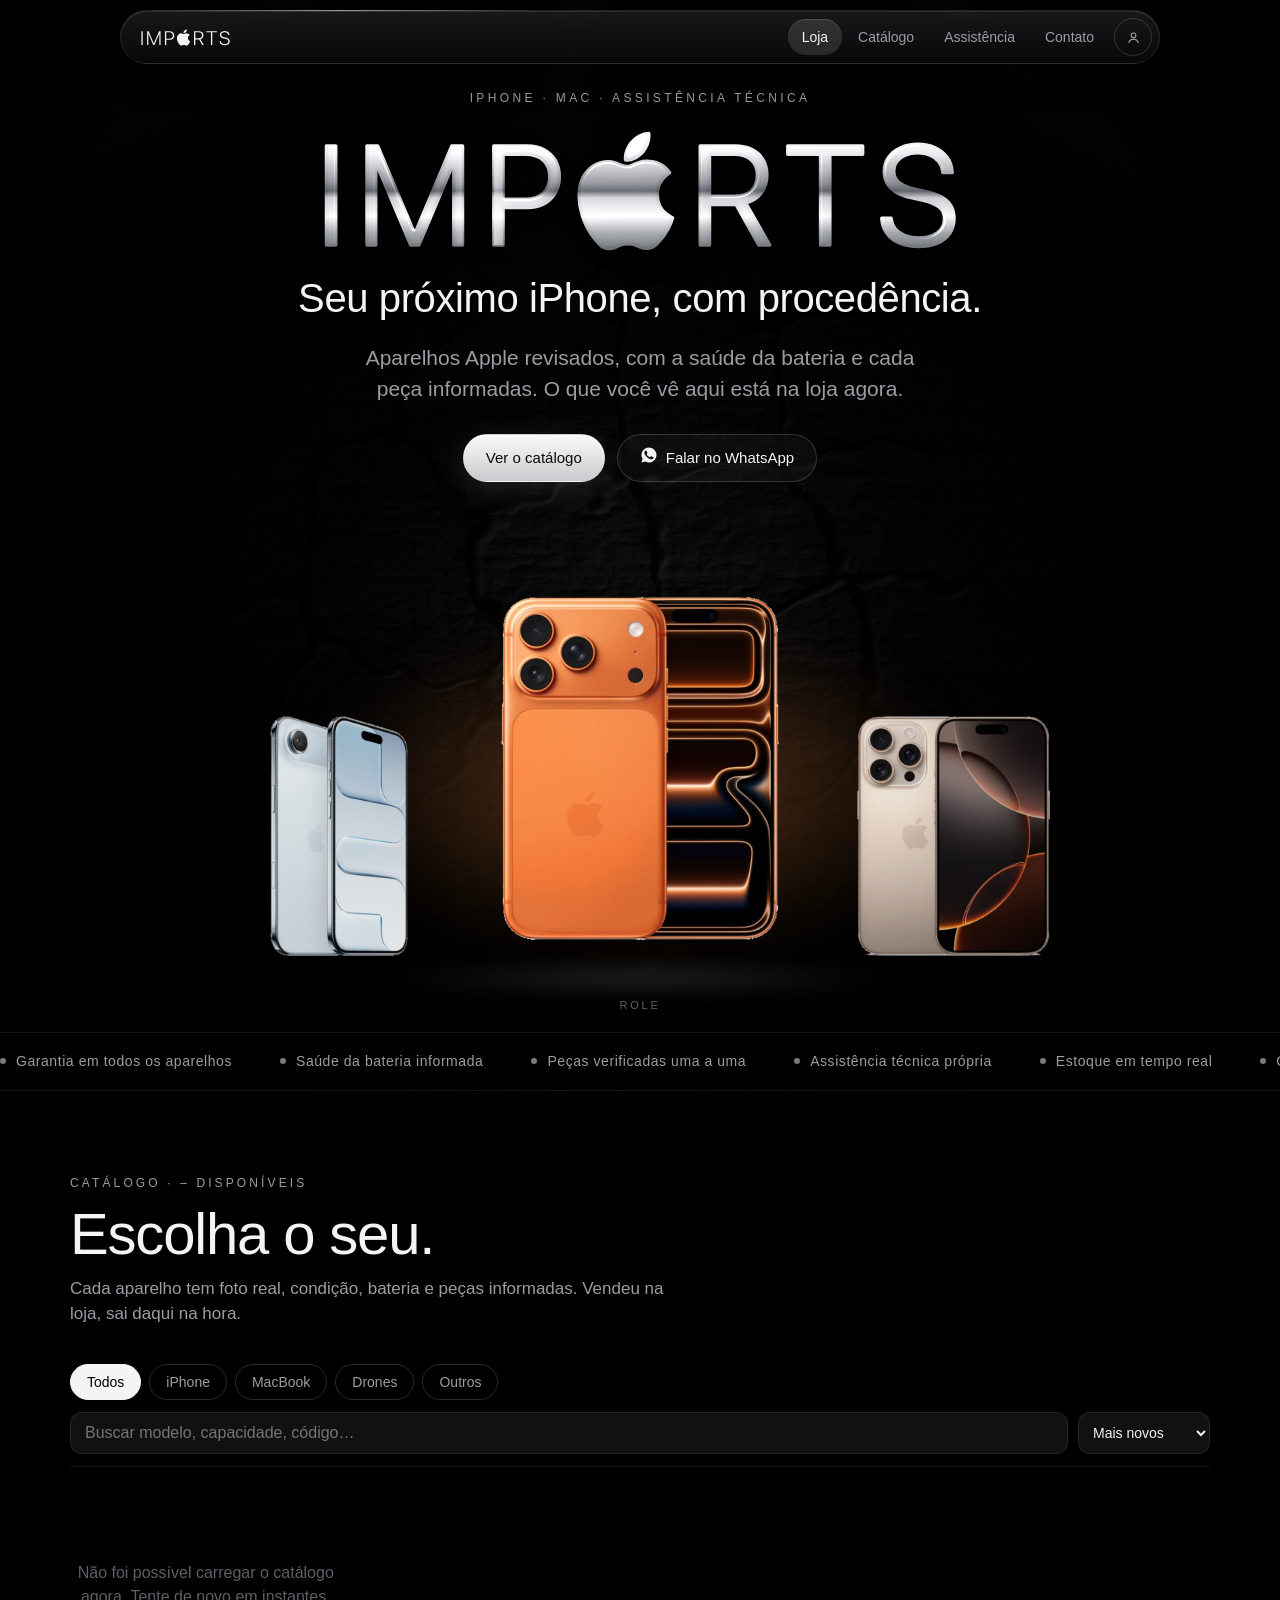
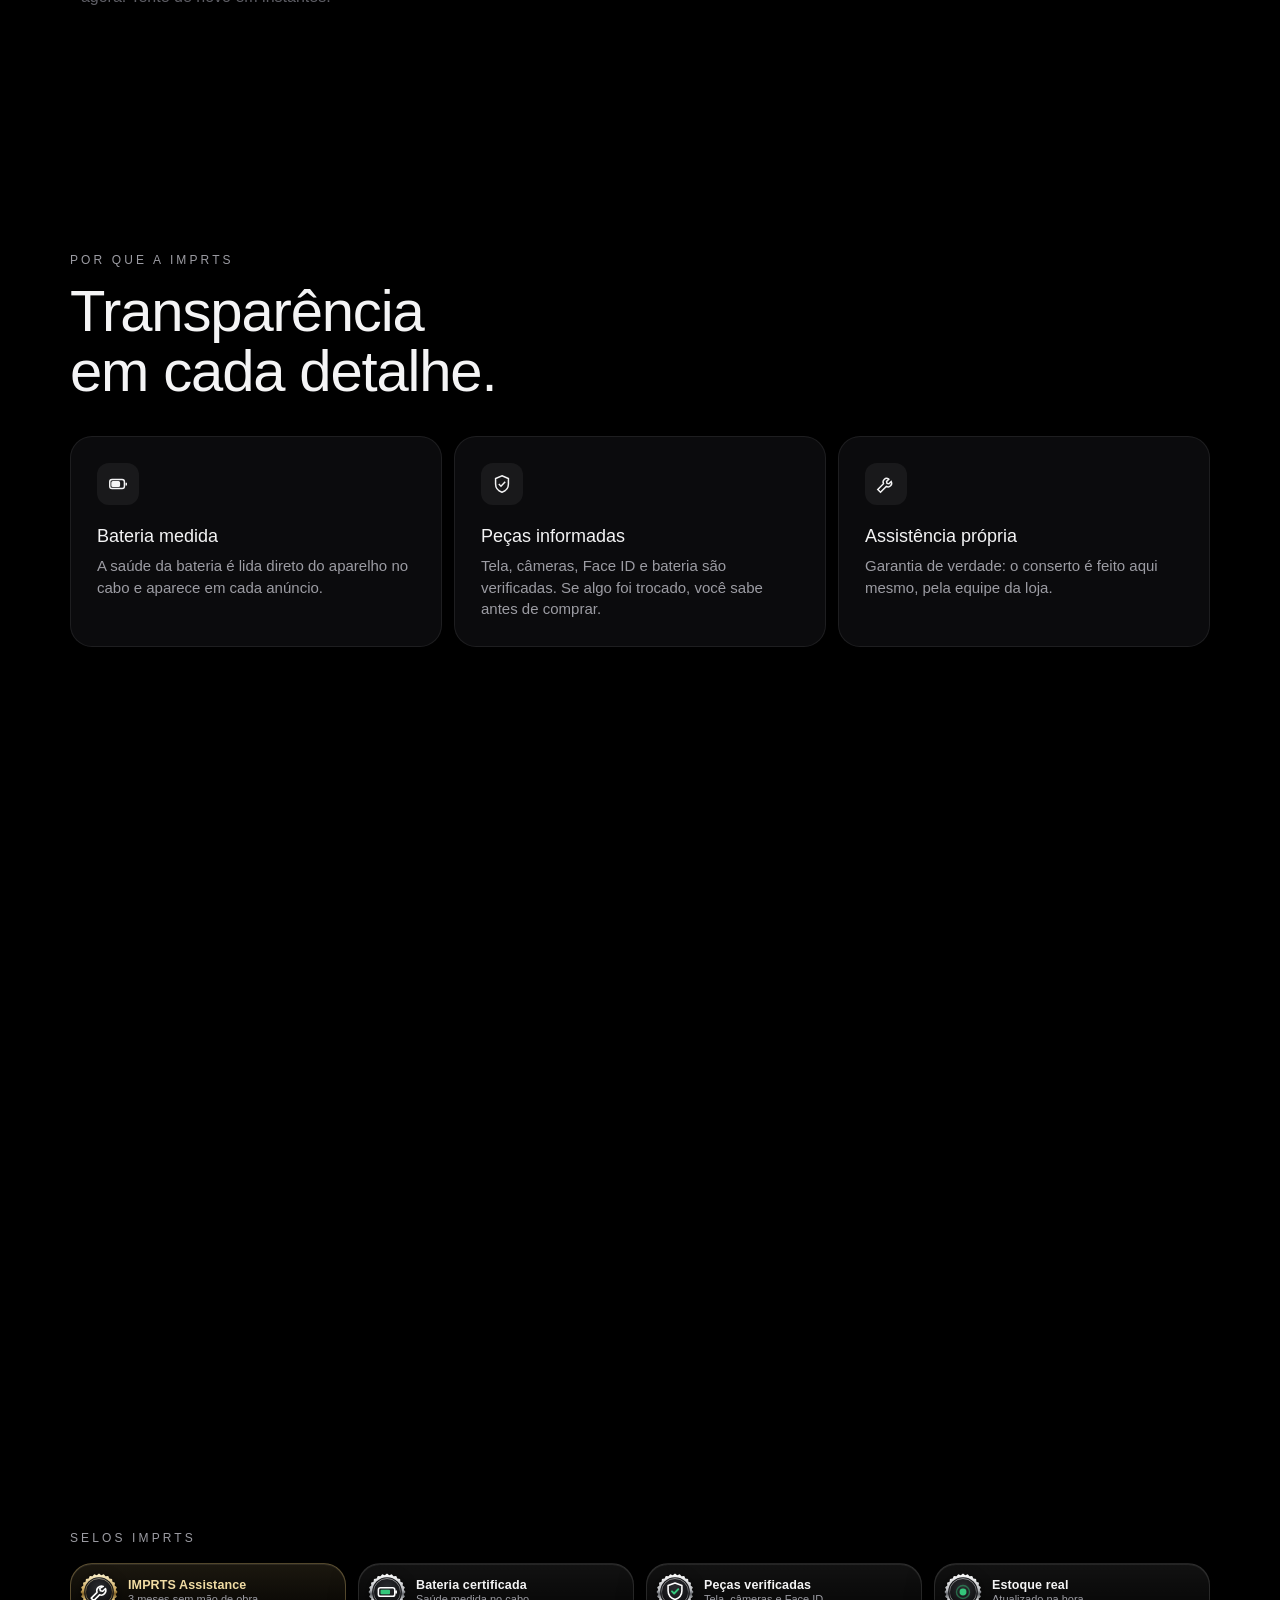
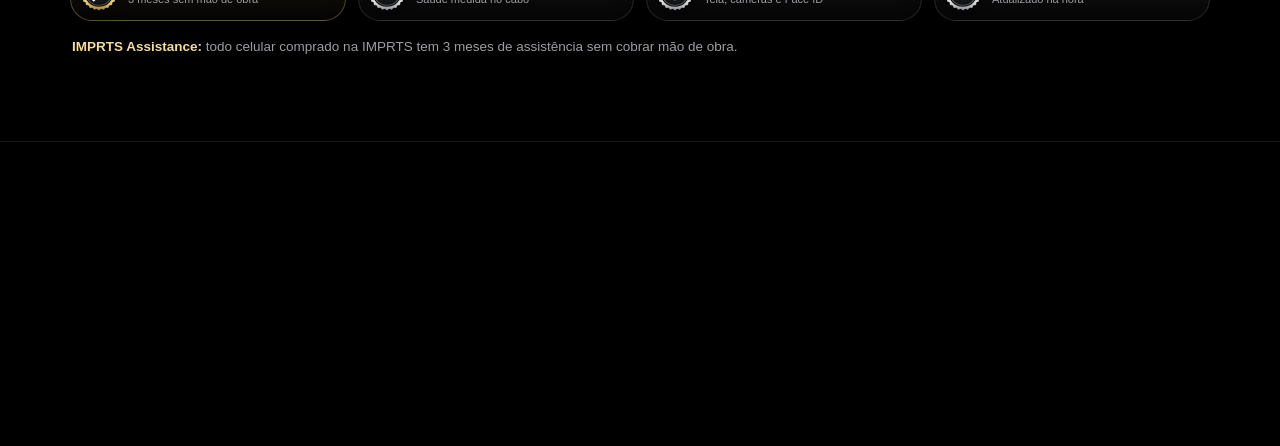
==== index.html @ f84357af "Assistência: busca de iPhone com foto e relatório marcado Co-Authored-By: Claude Opus 5.5 <noreply@a" ====
<!doctype html>
<html lang="pt-BR">
<head>
<meta charset="utf-8">
<meta name="viewport" content="width=device-width, initial-scale=1, viewport-fit=cover">
<meta name="theme-color" content="#000000">
<title>Imports Brasil</title>
<meta name="description" content="Seminovos e novos revisados, com saúde da bateria e peças informadas. Estoque atualizado em tempo real.">
<meta property="og:title" content="Imports Brasil">
<meta property="og:description" content="Seminovos e novos revisados, com saúde da bateria e peças informadas. Estoque atualizado em tempo real.">
<meta property="og:image" content="https://importsbrasil.com/img/og.jpg">
<meta property="og:image:width" content="1200"><meta property="og:image:height" content="630">
<meta property="og:type" content="website"><meta name="twitter:card" content="summary_large_image">
<link rel="icon" href="img/icon.png">
<link rel="preconnect" href="https://evaeprbbctemcnltjuwn.supabase.co" crossorigin>
<link rel="preload" as="image" href="img/hero-1.webp" fetchpriority="high">
<link rel="preload" as="image" href="img/pedra-m.webp" media="(max-width: 720px)">
<link rel="preload" as="image" href="img/pedra.webp" media="(min-width: 721px)">
<link rel="apple-touch-icon" href="img/icon.png">
<script>/* abertura da marca: só na primeira tela de cada visita */try{if(!sessionStorage.getItem("imprts.intro")&&!matchMedia("(prefers-reduced-motion: reduce)").matches){document.documentElement.classList.add("intro");sessionStorage.setItem("imprts.intro","1")}}catch(e){}</script>
<link rel="stylesheet" href="assets/style.css?v=1791126560">
<script src="assets/config.js?v=1791126560"></script>
<script src="assets/app.js?v=1791126560" defer blocking="render"></script>
</head>
<body data-page="home">
<div class="intro-curtain" aria-hidden="true"><div class="zoom"><svg viewBox="-2 -2 449.64 85.73">
<defs>
<linearGradient id="intro-chrome" x1="0" y1="0" x2="0" y2="82" gradientUnits="userSpaceOnUse"><stop offset="0" stop-color="#fff"/><stop offset=".42" stop-color="#8d9096"/><stop offset=".5" stop-color="#5d6066"/><stop offset=".72" stop-color="#f5f6f7"/><stop offset="1" stop-color="#8d9096"/></linearGradient>
<linearGradient id="intro-shine" x1="0" y1="0" x2="1" y2="0"><stop offset=".4" stop-color="#fff" stop-opacity="0"/><stop offset=".5" stop-color="#fff" stop-opacity=".8"/><stop offset=".6" stop-color="#fff" stop-opacity="0"/>
<animateTransform attributeName="gradientTransform" type="translate" values="-1 0;1 0" dur="1.1s" begin=".2s" fill="freeze"/></linearGradient>
<clipPath id="intro-logo"><path d="M0.00 79.27L0.00 8.81L6.64 8.81L6.64 79.27ZM28.78 79.27L28.78 8.81L36.40 8.81L62.59 70.90L62.85 70.90L89.03 8.81L96.65 8.81L96.65 79.27L90.41 79.27L90.41 21.30L87.24 21.30L94.72 10.33L65.61 79.27L59.82 79.27L30.72 10.33L38.19 21.30L35.02 21.30L35.02 79.27ZM122.12 52.69L122.12 46.75L141.22 46.75Q149.39 46.75 154.00 42.49Q158.61 38.23 158.61 30.79L158.61 30.69Q158.61 23.20 154.00 18.97Q149.39 14.74 141.22 14.74L122.12 14.74L122.12 8.81L142.76 8.81Q149.49 8.81 154.57 11.52Q159.65 14.24 162.51 19.16Q165.38 24.07 165.38 30.63L165.38 30.72Q165.38 37.27 162.51 42.22Q159.65 47.17 154.57 49.93Q149.49 52.69 142.76 52.69ZM118.80 79.27L118.80 8.81L125.43 8.81L125.43 79.27ZM265.40 79.27L265.40 8.81L290.26 8.81Q297.14 8.81 302.19 11.34Q307.25 13.88 310.01 18.51Q312.78 23.13 312.78 29.42L312.78 29.52Q312.78 36.95 308.76 42.21Q304.74 47.47 297.68 49.34L314.78 79.27L307.01 79.27L290.82 50.37Q290.50 50.39 290.10 50.40Q289.70 50.42 289.36 50.42L272.03 50.42L272.03 79.27ZM272.03 44.51L289.73 44.51Q297.40 44.51 301.68 40.61Q305.95 36.70 305.95 29.65L305.95 29.55Q305.95 22.58 301.55 18.66Q297.15 14.74 289.46 14.74L272.03 14.74ZM350.84 79.27L350.84 14.81L327.55 14.81L327.55 8.81L380.77 8.81L380.77 14.81L357.48 14.81L357.48 79.27ZM420.32 80.38Q412.86 80.38 407.17 77.99Q401.47 75.61 398.13 71.22Q394.79 66.84 394.35 60.89L394.31 60.22L400.94 60.22L401.02 60.89Q401.53 64.95 404.07 67.95Q406.62 70.95 410.86 72.59Q415.10 74.24 420.66 74.24Q426.18 74.24 430.27 72.59Q434.36 70.94 436.62 67.91Q438.87 64.88 438.87 60.82L438.87 60.77Q438.87 55.56 435.32 52.47Q431.77 49.37 423.60 47.53L415.88 45.80Q409.06 44.27 404.68 41.74Q400.30 39.20 398.18 35.51Q396.06 31.81 396.06 26.82L396.06 26.76Q396.10 21.16 399.19 16.88Q402.28 12.59 407.69 10.14Q413.10 7.70 420.05 7.70Q426.86 7.70 432.19 10.15Q437.52 12.60 440.71 16.98Q443.90 21.37 444.32 27.16L444.37 27.85L437.74 27.85L437.65 27.20Q437.15 23.05 434.82 20.07Q432.49 17.09 428.69 15.46Q424.89 13.83 419.89 13.83Q414.81 13.83 410.97 15.44Q407.12 17.05 404.98 19.91Q402.83 22.77 402.83 26.59L402.83 26.66Q402.83 29.94 404.40 32.41Q405.98 34.89 409.25 36.62Q412.53 38.35 417.65 39.51L425.37 41.23Q432.58 42.83 437.04 45.35Q441.50 47.87 443.57 51.57Q445.64 55.27 445.64 60.47L445.64 60.52Q445.64 66.56 442.54 71.02Q439.44 75.49 433.75 77.93Q428.06 80.38 420.32 80.38ZM227.54 19.76Q228.70 19.76 231.49 20.13Q234.28 20.50 237.63 22.21Q240.98 23.92 243.71 27.88Q243.56 28.03 242.19 29.01Q240.82 29.98 239.13 31.86Q237.44 33.73 236.18 36.60Q234.91 39.47 234.91 43.42Q234.91 47.95 236.52 51.12Q238.13 54.28 240.26 56.20Q242.40 58.12 244.06 59.02Q245.72 59.92 245.82 59.97Q245.77 60.18 244.48 63.71Q243.19 67.24 240.24 71.56Q237.66 75.30 234.68 78.47Q231.70 81.63 227.54 81.63Q224.74 81.63 222.95 80.81Q221.16 79.99 219.26 79.18Q217.37 78.36 214.15 78.36Q211.04 78.36 208.96 79.20Q206.88 80.05 205.01 80.89Q203.14 81.73 200.61 81.73Q196.76 81.73 193.86 78.68Q190.97 75.62 187.91 71.35Q184.38 66.29 181.88 58.99Q179.37 51.70 179.37 44.27Q179.37 36.31 182.38 30.91Q185.38 25.51 190.10 22.74Q194.81 19.97 199.87 19.97Q202.56 19.97 204.93 20.84Q207.30 21.71 209.38 22.61Q211.46 23.50 213.15 23.50Q214.78 23.50 216.95 22.55Q219.11 21.61 221.79 20.68Q224.48 19.76 227.54 19.76ZM224.64 13.07Q222.58 15.55 219.47 17.21Q216.37 18.87 213.57 18.87Q212.99 18.87 212.47 18.76Q212.41 18.60 212.36 18.18Q212.31 17.76 212.31 17.28Q212.31 14.12 213.68 11.15Q215.05 8.17 216.79 6.22Q219.00 3.58 222.37 1.84Q225.75 0.11 228.80 0.00Q228.96 0.68 228.96 1.63Q228.96 4.80 227.75 7.77Q226.54 10.75 224.64 13.07Z"/></clipPath>
</defs>
<path class="wall" fill="#000" fill-rule="evenodd" d="M-30000 -30000H30000V30000H-30000ZM227.54 19.76Q228.70 19.76 231.49 20.13Q234.28 20.50 237.63 22.21Q240.98 23.92 243.71 27.88Q243.56 28.03 242.19 29.01Q240.82 29.98 239.13 31.86Q237.44 33.73 236.18 36.60Q234.91 39.47 234.91 43.42Q234.91 47.95 236.52 51.12Q238.13 54.28 240.26 56.20Q242.40 58.12 244.06 59.02Q245.72 59.92 245.82 59.97Q245.77 60.18 244.48 63.71Q243.19 67.24 240.24 71.56Q237.66 75.30 234.68 78.47Q231.70 81.63 227.54 81.63Q224.74 81.63 222.95 80.81Q221.16 79.99 219.26 79.18Q217.37 78.36 214.15 78.36Q211.04 78.36 208.96 79.20Q206.88 80.05 205.01 80.89Q203.14 81.73 200.61 81.73Q196.76 81.73 193.86 78.68Q190.97 75.62 187.91 71.35Q184.38 66.29 181.88 58.99Q179.37 51.70 179.37 44.27Q179.37 36.31 182.38 30.91Q185.38 25.51 190.10 22.74Q194.81 19.97 199.87 19.97Q202.56 19.97 204.93 20.84Q207.30 21.71 209.38 22.61Q211.46 23.50 213.15 23.50Q214.78 23.50 216.95 22.55Q219.11 21.61 221.79 20.68Q224.48 19.76 227.54 19.76ZM224.64 13.07Q222.58 15.55 219.47 17.21Q216.37 18.87 213.57 18.87Q212.99 18.87 212.47 18.76Q212.41 18.60 212.36 18.18Q212.31 17.76 212.31 17.28Q212.31 14.12 213.68 11.15Q215.05 8.17 216.79 6.22Q219.00 3.58 222.37 1.84Q225.75 0.11 228.80 0.00Q228.96 0.68 228.96 1.63Q228.96 4.80 227.75 7.77Q226.54 10.75 224.64 13.07Z"/>
<path class="plug" fill="#000" d="M227.54 19.76Q228.70 19.76 231.49 20.13Q234.28 20.50 237.63 22.21Q240.98 23.92 243.71 27.88Q243.56 28.03 242.19 29.01Q240.82 29.98 239.13 31.86Q237.44 33.73 236.18 36.60Q234.91 39.47 234.91 43.42Q234.91 47.95 236.52 51.12Q238.13 54.28 240.26 56.20Q242.40 58.12 244.06 59.02Q245.72 59.92 245.82 59.97Q245.77 60.18 244.48 63.71Q243.19 67.24 240.24 71.56Q237.66 75.30 234.68 78.47Q231.70 81.63 227.54 81.63Q224.74 81.63 222.95 80.81Q221.16 79.99 219.26 79.18Q217.37 78.36 214.15 78.36Q211.04 78.36 208.96 79.20Q206.88 80.05 205.01 80.89Q203.14 81.73 200.61 81.73Q196.76 81.73 193.86 78.68Q190.97 75.62 187.91 71.35Q184.38 66.29 181.88 58.99Q179.37 51.70 179.37 44.27Q179.37 36.31 182.38 30.91Q185.38 25.51 190.10 22.74Q194.81 19.97 199.87 19.97Q202.56 19.97 204.93 20.84Q207.30 21.71 209.38 22.61Q211.46 23.50 213.15 23.50Q214.78 23.50 216.95 22.55Q219.11 21.61 221.79 20.68Q224.48 19.76 227.54 19.76ZM224.64 13.07Q222.58 15.55 219.47 17.21Q216.37 18.87 213.57 18.87Q212.99 18.87 212.47 18.76Q212.41 18.60 212.36 18.18Q212.31 17.76 212.31 17.28Q212.31 14.12 213.68 11.15Q215.05 8.17 216.79 6.22Q219.00 3.58 222.37 1.84Q225.75 0.11 228.80 0.00Q228.96 0.68 228.96 1.63Q228.96 4.80 227.75 7.77Q226.54 10.75 224.64 13.07Z"/>
<g class="ink"><path fill="url(#intro-chrome)" d="M0.00 79.27L0.00 8.81L6.64 8.81L6.64 79.27ZM28.78 79.27L28.78 8.81L36.40 8.81L62.59 70.90L62.85 70.90L89.03 8.81L96.65 8.81L96.65 79.27L90.41 79.27L90.41 21.30L87.24 21.30L94.72 10.33L65.61 79.27L59.82 79.27L30.72 10.33L38.19 21.30L35.02 21.30L35.02 79.27ZM122.12 52.69L122.12 46.75L141.22 46.75Q149.39 46.75 154.00 42.49Q158.61 38.23 158.61 30.79L158.61 30.69Q158.61 23.20 154.00 18.97Q149.39 14.74 141.22 14.74L122.12 14.74L122.12 8.81L142.76 8.81Q149.49 8.81 154.57 11.52Q159.65 14.24 162.51 19.16Q165.38 24.07 165.38 30.63L165.38 30.72Q165.38 37.27 162.51 42.22Q159.65 47.17 154.57 49.93Q149.49 52.69 142.76 52.69ZM118.80 79.27L118.80 8.81L125.43 8.81L125.43 79.27ZM265.40 79.27L265.40 8.81L290.26 8.81Q297.14 8.81 302.19 11.34Q307.25 13.88 310.01 18.51Q312.78 23.13 312.78 29.42L312.78 29.52Q312.78 36.95 308.76 42.21Q304.74 47.47 297.68 49.34L314.78 79.27L307.01 79.27L290.82 50.37Q290.50 50.39 290.10 50.40Q289.70 50.42 289.36 50.42L272.03 50.42L272.03 79.27ZM272.03 44.51L289.73 44.51Q297.40 44.51 301.68 40.61Q305.95 36.70 305.95 29.65L305.95 29.55Q305.95 22.58 301.55 18.66Q297.15 14.74 289.46 14.74L272.03 14.74ZM350.84 79.27L350.84 14.81L327.55 14.81L327.55 8.81L380.77 8.81L380.77 14.81L357.48 14.81L357.48 79.27ZM420.32 80.38Q412.86 80.38 407.17 77.99Q401.47 75.61 398.13 71.22Q394.79 66.84 394.35 60.89L394.31 60.22L400.94 60.22L401.02 60.89Q401.53 64.95 404.07 67.95Q406.62 70.95 410.86 72.59Q415.10 74.24 420.66 74.24Q426.18 74.24 430.27 72.59Q434.36 70.94 436.62 67.91Q438.87 64.88 438.87 60.82L438.87 60.77Q438.87 55.56 435.32 52.47Q431.77 49.37 423.60 47.53L415.88 45.80Q409.06 44.27 404.68 41.74Q400.30 39.20 398.18 35.51Q396.06 31.81 396.06 26.82L396.06 26.76Q396.10 21.16 399.19 16.88Q402.28 12.59 407.69 10.14Q413.10 7.70 420.05 7.70Q426.86 7.70 432.19 10.15Q437.52 12.60 440.71 16.98Q443.90 21.37 444.32 27.16L444.37 27.85L437.74 27.85L437.65 27.20Q437.15 23.05 434.82 20.07Q432.49 17.09 428.69 15.46Q424.89 13.83 419.89 13.83Q414.81 13.83 410.97 15.44Q407.12 17.05 404.98 19.91Q402.83 22.77 402.83 26.59L402.83 26.66Q402.83 29.94 404.40 32.41Q405.98 34.89 409.25 36.62Q412.53 38.35 417.65 39.51L425.37 41.23Q432.58 42.83 437.04 45.35Q441.50 47.87 443.57 51.57Q445.64 55.27 445.64 60.47L445.64 60.52Q445.64 66.56 442.54 71.02Q439.44 75.49 433.75 77.93Q428.06 80.38 420.32 80.38Z"/><path class="silver" fill="url(#intro-chrome)" d="M227.54 19.76Q228.70 19.76 231.49 20.13Q234.28 20.50 237.63 22.21Q240.98 23.92 243.71 27.88Q243.56 28.03 242.19 29.01Q240.82 29.98 239.13 31.86Q237.44 33.73 236.18 36.60Q234.91 39.47 234.91 43.42Q234.91 47.95 236.52 51.12Q238.13 54.28 240.26 56.20Q242.40 58.12 244.06 59.02Q245.72 59.92 245.82 59.97Q245.77 60.18 244.48 63.71Q243.19 67.24 240.24 71.56Q237.66 75.30 234.68 78.47Q231.70 81.63 227.54 81.63Q224.74 81.63 222.95 80.81Q221.16 79.99 219.26 79.18Q217.37 78.36 214.15 78.36Q211.04 78.36 208.96 79.20Q206.88 80.05 205.01 80.89Q203.14 81.73 200.61 81.73Q196.76 81.73 193.86 78.68Q190.97 75.62 187.91 71.35Q184.38 66.29 181.88 58.99Q179.37 51.70 179.37 44.27Q179.37 36.31 182.38 30.91Q185.38 25.51 190.10 22.74Q194.81 19.97 199.87 19.97Q202.56 19.97 204.93 20.84Q207.30 21.71 209.38 22.61Q211.46 23.50 213.15 23.50Q214.78 23.50 216.95 22.55Q219.11 21.61 221.79 20.68Q224.48 19.76 227.54 19.76ZM224.64 13.07Q222.58 15.55 219.47 17.21Q216.37 18.87 213.57 18.87Q212.99 18.87 212.47 18.76Q212.41 18.60 212.36 18.18Q212.31 17.76 212.31 17.28Q212.31 14.12 213.68 11.15Q215.05 8.17 216.79 6.22Q219.00 3.58 222.37 1.84Q225.75 0.11 228.80 0.00Q228.96 0.68 228.96 1.63Q228.96 4.80 227.75 7.77Q226.54 10.75 224.64 13.07Z"/>
<rect clip-path="url(#intro-logo)" x="-2" y="-2" width="450" height="86" fill="url(#intro-shine)"/></g>
</svg></div></div>
<div class="cave" aria-hidden="true"><div class="cave-light"></div></div>
<nav class="nav">
  <a href="./" class="metal-text" style="color:var(--text)"><svg class="logo" viewBox="-2 -2 449.64 85.73" role="img" aria-label="IMPRTS"><path fill="currentColor" d="M0.00 79.27L0.00 8.81L6.64 8.81L6.64 79.27ZM28.78 79.27L28.78 8.81L36.40 8.81L62.59 70.90L62.85 70.90L89.03 8.81L96.65 8.81L96.65 79.27L90.41 79.27L90.41 21.30L87.24 21.30L94.72 10.33L65.61 79.27L59.82 79.27L30.72 10.33L38.19 21.30L35.02 21.30L35.02 79.27ZM122.12 52.69L122.12 46.75L141.22 46.75Q149.39 46.75 154.00 42.49Q158.61 38.23 158.61 30.79L158.61 30.69Q158.61 23.20 154.00 18.97Q149.39 14.74 141.22 14.74L122.12 14.74L122.12 8.81L142.76 8.81Q149.49 8.81 154.57 11.52Q159.65 14.24 162.51 19.16Q165.38 24.07 165.38 30.63L165.38 30.72Q165.38 37.27 162.51 42.22Q159.65 47.17 154.57 49.93Q149.49 52.69 142.76 52.69ZM118.80 79.27L118.80 8.81L125.43 8.81L125.43 79.27ZM265.40 79.27L265.40 8.81L290.26 8.81Q297.14 8.81 302.19 11.34Q307.25 13.88 310.01 18.51Q312.78 23.13 312.78 29.42L312.78 29.52Q312.78 36.95 308.76 42.21Q304.74 47.47 297.68 49.34L314.78 79.27L307.01 79.27L290.82 50.37Q290.50 50.39 290.10 50.40Q289.70 50.42 289.36 50.42L272.03 50.42L272.03 79.27ZM272.03 44.51L289.73 44.51Q297.40 44.51 301.68 40.61Q305.95 36.70 305.95 29.65L305.95 29.55Q305.95 22.58 301.55 18.66Q297.15 14.74 289.46 14.74L272.03 14.74ZM350.84 79.27L350.84 14.81L327.55 14.81L327.55 8.81L380.77 8.81L380.77 14.81L357.48 14.81L357.48 79.27ZM420.32 80.38Q412.86 80.38 407.17 77.99Q401.47 75.61 398.13 71.22Q394.79 66.84 394.35 60.89L394.31 60.22L400.94 60.22L401.02 60.89Q401.53 64.95 404.07 67.95Q406.62 70.95 410.86 72.59Q415.10 74.24 420.66 74.24Q426.18 74.24 430.27 72.59Q434.36 70.94 436.62 67.91Q438.87 64.88 438.87 60.82L438.87 60.77Q438.87 55.56 435.32 52.47Q431.77 49.37 423.60 47.53L415.88 45.80Q409.06 44.27 404.68 41.74Q400.30 39.20 398.18 35.51Q396.06 31.81 396.06 26.82L396.06 26.76Q396.10 21.16 399.19 16.88Q402.28 12.59 407.69 10.14Q413.10 7.70 420.05 7.70Q426.86 7.70 432.19 10.15Q437.52 12.60 440.71 16.98Q443.90 21.37 444.32 27.16L444.37 27.85L437.74 27.85L437.65 27.20Q437.15 23.05 434.82 20.07Q432.49 17.09 428.69 15.46Q424.89 13.83 419.89 13.83Q414.81 13.83 410.97 15.44Q407.12 17.05 404.98 19.91Q402.83 22.77 402.83 26.59L402.83 26.66Q402.83 29.94 404.40 32.41Q405.98 34.89 409.25 36.62Q412.53 38.35 417.65 39.51L425.37 41.23Q432.58 42.83 437.04 45.35Q441.50 47.87 443.57 51.57Q445.64 55.27 445.64 60.47L445.64 60.52Q445.64 66.56 442.54 71.02Q439.44 75.49 433.75 77.93Q428.06 80.38 420.32 80.38ZM227.54 19.76Q228.70 19.76 231.49 20.13Q234.28 20.50 237.63 22.21Q240.98 23.92 243.71 27.88Q243.56 28.03 242.19 29.01Q240.82 29.98 239.13 31.86Q237.44 33.73 236.18 36.60Q234.91 39.47 234.91 43.42Q234.91 47.95 236.52 51.12Q238.13 54.28 240.26 56.20Q242.40 58.12 244.06 59.02Q245.72 59.92 245.82 59.97Q245.77 60.18 244.48 63.71Q243.19 67.24 240.24 71.56Q237.66 75.30 234.68 78.47Q231.70 81.63 227.54 81.63Q224.74 81.63 222.95 80.81Q221.16 79.99 219.26 79.18Q217.37 78.36 214.15 78.36Q211.04 78.36 208.96 79.20Q206.88 80.05 205.01 80.89Q203.14 81.73 200.61 81.73Q196.76 81.73 193.86 78.68Q190.97 75.62 187.91 71.35Q184.38 66.29 181.88 58.99Q179.37 51.70 179.37 44.27Q179.37 36.31 182.38 30.91Q185.38 25.51 190.10 22.74Q194.81 19.97 199.87 19.97Q202.56 19.97 204.93 20.84Q207.30 21.71 209.38 22.61Q211.46 23.50 213.15 23.50Q214.78 23.50 216.95 22.55Q219.11 21.61 221.79 20.68Q224.48 19.76 227.54 19.76ZM224.64 13.07Q222.58 15.55 219.47 17.21Q216.37 18.87 213.57 18.87Q212.99 18.87 212.47 18.76Q212.41 18.60 212.36 18.18Q212.31 17.76 212.31 17.28Q212.31 14.12 213.68 11.15Q215.05 8.17 216.79 6.22Q219.00 3.58 222.37 1.84Q225.75 0.11 228.80 0.00Q228.96 0.68 228.96 1.63Q228.96 4.80 227.75 7.77Q226.54 10.75 224.64 13.07Z"/></svg></a>
  <div class="nav-links"><a class="hide-m" href="./" aria-current="page">Loja</a><a href="./#catalogo">Catálogo</a><a href="assistencia.html">Assistência</a><a class="hide-m" href="#contato">Contato</a><button class="acct" data-conta aria-label="Sua conta"></button></div>
</nav>
<header class="hero">
  <div class="hero-inner wrap">
    <p class="eyebrow">iPhone · Mac · Assistência<span class="hide-m"> técnica</span></p>
    <div class="rays"></div>
    <h1 class="hero-logo"><svg class="logo logo-hero" viewBox="-6 -6 457.64 93.73" role="img" aria-label="IMPRTS">
<defs>
<linearGradient id="chrome" x1="0" y1="0" x2="0" y2="1"><stop offset="0" stop-color="#ffffff"/><stop offset="0.18" stop-color="#e9eaed"/><stop offset="0.42" stop-color="#8d9096"/><stop offset="0.5" stop-color="#5d6066"/><stop offset="0.56" stop-color="#c9cbcf"/><stop offset="0.72" stop-color="#f5f6f7"/><stop offset="0.86" stop-color="#a3a6ab"/><stop offset="1" stop-color="#6e7176"/></linearGradient>
<linearGradient id="shine" x1="0" y1="0" x2="1" y2="0" gradientUnits="objectBoundingBox">
<stop offset="0" stop-color="#fff" stop-opacity="0"/><stop offset=".45" stop-color="#fff" stop-opacity="0"/><stop offset=".5" stop-color="#fff" stop-opacity=".85"/><stop offset=".55" stop-color="#fff" stop-opacity="0"/><stop offset="1" stop-color="#fff" stop-opacity="0"/>
<animateTransform attributeName="gradientTransform" type="translate" values="-1 0;1 0;1 0" keyTimes="0;.55;1" dur="6s" begin="1.6s" repeatCount="indefinite"/>
</linearGradient>
<filter id="bevel" x="-5%" y="-20%" width="110%" height="150%" color-interpolation-filters="sRGB">
<feGaussianBlur in="SourceAlpha" stdDeviation="1.1" result="b"/>
<feSpecularLighting in="b" surfaceScale="2.6" specularConstant=".9" specularExponent="22" lighting-color="#ffffff" result="s"><fePointLight x="156" y="-140" z="160"/></feSpecularLighting>
<feComposite in="s" in2="SourceAlpha" operator="in" result="s2"/>
<feComposite in="SourceGraphic" in2="s2" operator="arithmetic" k1="0" k2="1" k3=".55" k4="0" result="lit"/>
<feDropShadow in="lit" dx="0" dy="3" stdDeviation="4" flood-color="#000" flood-opacity=".75"/>
</filter>
<clipPath id="letters"><path d="M0.00 79.27L0.00 8.81L6.64 8.81L6.64 79.27ZM28.78 79.27L28.78 8.81L36.40 8.81L62.59 70.90L62.85 70.90L89.03 8.81L96.65 8.81L96.65 79.27L90.41 79.27L90.41 21.30L87.24 21.30L94.72 10.33L65.61 79.27L59.82 79.27L30.72 10.33L38.19 21.30L35.02 21.30L35.02 79.27ZM122.12 52.69L122.12 46.75L141.22 46.75Q149.39 46.75 154.00 42.49Q158.61 38.23 158.61 30.79L158.61 30.69Q158.61 23.20 154.00 18.97Q149.39 14.74 141.22 14.74L122.12 14.74L122.12 8.81L142.76 8.81Q149.49 8.81 154.57 11.52Q159.65 14.24 162.51 19.16Q165.38 24.07 165.38 30.63L165.38 30.72Q165.38 37.27 162.51 42.22Q159.65 47.17 154.57 49.93Q149.49 52.69 142.76 52.69ZM118.80 79.27L118.80 8.81L125.43 8.81L125.43 79.27ZM265.40 79.27L265.40 8.81L290.26 8.81Q297.14 8.81 302.19 11.34Q307.25 13.88 310.01 18.51Q312.78 23.13 312.78 29.42L312.78 29.52Q312.78 36.95 308.76 42.21Q304.74 47.47 297.68 49.34L314.78 79.27L307.01 79.27L290.82 50.37Q290.50 50.39 290.10 50.40Q289.70 50.42 289.36 50.42L272.03 50.42L272.03 79.27ZM272.03 44.51L289.73 44.51Q297.40 44.51 301.68 40.61Q305.95 36.70 305.95 29.65L305.95 29.55Q305.95 22.58 301.55 18.66Q297.15 14.74 289.46 14.74L272.03 14.74ZM350.84 79.27L350.84 14.81L327.55 14.81L327.55 8.81L380.77 8.81L380.77 14.81L357.48 14.81L357.48 79.27ZM420.32 80.38Q412.86 80.38 407.17 77.99Q401.47 75.61 398.13 71.22Q394.79 66.84 394.35 60.89L394.31 60.22L400.94 60.22L401.02 60.89Q401.53 64.95 404.07 67.95Q406.62 70.95 410.86 72.59Q415.10 74.24 420.66 74.24Q426.18 74.24 430.27 72.59Q434.36 70.94 436.62 67.91Q438.87 64.88 438.87 60.82L438.87 60.77Q438.87 55.56 435.32 52.47Q431.77 49.37 423.60 47.53L415.88 45.80Q409.06 44.27 404.68 41.74Q400.30 39.20 398.18 35.51Q396.06 31.81 396.06 26.82L396.06 26.76Q396.10 21.16 399.19 16.88Q402.28 12.59 407.69 10.14Q413.10 7.70 420.05 7.70Q426.86 7.70 432.19 10.15Q437.52 12.60 440.71 16.98Q443.90 21.37 444.32 27.16L444.37 27.85L437.74 27.85L437.65 27.20Q437.15 23.05 434.82 20.07Q432.49 17.09 428.69 15.46Q424.89 13.83 419.89 13.83Q414.81 13.83 410.97 15.44Q407.12 17.05 404.98 19.91Q402.83 22.77 402.83 26.59L402.83 26.66Q402.83 29.94 404.40 32.41Q405.98 34.89 409.25 36.62Q412.53 38.35 417.65 39.51L425.37 41.23Q432.58 42.83 437.04 45.35Q441.50 47.87 443.57 51.57Q445.64 55.27 445.64 60.47L445.64 60.52Q445.64 66.56 442.54 71.02Q439.44 75.49 433.75 77.93Q428.06 80.38 420.32 80.38ZM227.54 19.76Q228.70 19.76 231.49 20.13Q234.28 20.50 237.63 22.21Q240.98 23.92 243.71 27.88Q243.56 28.03 242.19 29.01Q240.82 29.98 239.13 31.86Q237.44 33.73 236.18 36.60Q234.91 39.47 234.91 43.42Q234.91 47.95 236.52 51.12Q238.13 54.28 240.26 56.20Q242.40 58.12 244.06 59.02Q245.72 59.92 245.82 59.97Q245.77 60.18 244.48 63.71Q243.19 67.24 240.24 71.56Q237.66 75.30 234.68 78.47Q231.70 81.63 227.54 81.63Q224.74 81.63 222.95 80.81Q221.16 79.99 219.26 79.18Q217.37 78.36 214.15 78.36Q211.04 78.36 208.96 79.20Q206.88 80.05 205.01 80.89Q203.14 81.73 200.61 81.73Q196.76 81.73 193.86 78.68Q190.97 75.62 187.91 71.35Q184.38 66.29 181.88 58.99Q179.37 51.70 179.37 44.27Q179.37 36.31 182.38 30.91Q185.38 25.51 190.10 22.74Q194.81 19.97 199.87 19.97Q202.56 19.97 204.93 20.84Q207.30 21.71 209.38 22.61Q211.46 23.50 213.15 23.50Q214.78 23.50 216.95 22.55Q219.11 21.61 221.79 20.68Q224.48 19.76 227.54 19.76ZM224.64 13.07Q222.58 15.55 219.47 17.21Q216.37 18.87 213.57 18.87Q212.99 18.87 212.47 18.76Q212.41 18.60 212.36 18.18Q212.31 17.76 212.31 17.28Q212.31 14.12 213.68 11.15Q215.05 8.17 216.79 6.22Q219.00 3.58 222.37 1.84Q225.75 0.11 228.80 0.00Q228.96 0.68 228.96 1.63Q228.96 4.80 227.75 7.77Q226.54 10.75 224.64 13.07Z"/></clipPath>
</defs>
<g filter="url(#bevel)"><path d="M0.00 79.27L0.00 8.81L6.64 8.81L6.64 79.27ZM28.78 79.27L28.78 8.81L36.40 8.81L62.59 70.90L62.85 70.90L89.03 8.81L96.65 8.81L96.65 79.27L90.41 79.27L90.41 21.30L87.24 21.30L94.72 10.33L65.61 79.27L59.82 79.27L30.72 10.33L38.19 21.30L35.02 21.30L35.02 79.27ZM122.12 52.69L122.12 46.75L141.22 46.75Q149.39 46.75 154.00 42.49Q158.61 38.23 158.61 30.79L158.61 30.69Q158.61 23.20 154.00 18.97Q149.39 14.74 141.22 14.74L122.12 14.74L122.12 8.81L142.76 8.81Q149.49 8.81 154.57 11.52Q159.65 14.24 162.51 19.16Q165.38 24.07 165.38 30.63L165.38 30.72Q165.38 37.27 162.51 42.22Q159.65 47.17 154.57 49.93Q149.49 52.69 142.76 52.69ZM118.80 79.27L118.80 8.81L125.43 8.81L125.43 79.27ZM265.40 79.27L265.40 8.81L290.26 8.81Q297.14 8.81 302.19 11.34Q307.25 13.88 310.01 18.51Q312.78 23.13 312.78 29.42L312.78 29.52Q312.78 36.95 308.76 42.21Q304.74 47.47 297.68 49.34L314.78 79.27L307.01 79.27L290.82 50.37Q290.50 50.39 290.10 50.40Q289.70 50.42 289.36 50.42L272.03 50.42L272.03 79.27ZM272.03 44.51L289.73 44.51Q297.40 44.51 301.68 40.61Q305.95 36.70 305.95 29.65L305.95 29.55Q305.95 22.58 301.55 18.66Q297.15 14.74 289.46 14.74L272.03 14.74ZM350.84 79.27L350.84 14.81L327.55 14.81L327.55 8.81L380.77 8.81L380.77 14.81L357.48 14.81L357.48 79.27ZM420.32 80.38Q412.86 80.38 407.17 77.99Q401.47 75.61 398.13 71.22Q394.79 66.84 394.35 60.89L394.31 60.22L400.94 60.22L401.02 60.89Q401.53 64.95 404.07 67.95Q406.62 70.95 410.86 72.59Q415.10 74.24 420.66 74.24Q426.18 74.24 430.27 72.59Q434.36 70.94 436.62 67.91Q438.87 64.88 438.87 60.82L438.87 60.77Q438.87 55.56 435.32 52.47Q431.77 49.37 423.60 47.53L415.88 45.80Q409.06 44.27 404.68 41.74Q400.30 39.20 398.18 35.51Q396.06 31.81 396.06 26.82L396.06 26.76Q396.10 21.16 399.19 16.88Q402.28 12.59 407.69 10.14Q413.10 7.70 420.05 7.70Q426.86 7.70 432.19 10.15Q437.52 12.60 440.71 16.98Q443.90 21.37 444.32 27.16L444.37 27.85L437.74 27.85L437.65 27.20Q437.15 23.05 434.82 20.07Q432.49 17.09 428.69 15.46Q424.89 13.83 419.89 13.83Q414.81 13.83 410.97 15.44Q407.12 17.05 404.98 19.91Q402.83 22.77 402.83 26.59L402.83 26.66Q402.83 29.94 404.40 32.41Q405.98 34.89 409.25 36.62Q412.53 38.35 417.65 39.51L425.37 41.23Q432.58 42.83 437.04 45.35Q441.50 47.87 443.57 51.57Q445.64 55.27 445.64 60.47L445.64 60.52Q445.64 66.56 442.54 71.02Q439.44 75.49 433.75 77.93Q428.06 80.38 420.32 80.38ZM227.54 19.76Q228.70 19.76 231.49 20.13Q234.28 20.50 237.63 22.21Q240.98 23.92 243.71 27.88Q243.56 28.03 242.19 29.01Q240.82 29.98 239.13 31.86Q237.44 33.73 236.18 36.60Q234.91 39.47 234.91 43.42Q234.91 47.95 236.52 51.12Q238.13 54.28 240.26 56.20Q242.40 58.12 244.06 59.02Q245.72 59.92 245.82 59.97Q245.77 60.18 244.48 63.71Q243.19 67.24 240.24 71.56Q237.66 75.30 234.68 78.47Q231.70 81.63 227.54 81.63Q224.74 81.63 222.95 80.81Q221.16 79.99 219.26 79.18Q217.37 78.36 214.15 78.36Q211.04 78.36 208.96 79.20Q206.88 80.05 205.01 80.89Q203.14 81.73 200.61 81.73Q196.76 81.73 193.86 78.68Q190.97 75.62 187.91 71.35Q184.38 66.29 181.88 58.99Q179.37 51.70 179.37 44.27Q179.37 36.31 182.38 30.91Q185.38 25.51 190.10 22.74Q194.81 19.97 199.87 19.97Q202.56 19.97 204.93 20.84Q207.30 21.71 209.38 22.61Q211.46 23.50 213.15 23.50Q214.78 23.50 216.95 22.55Q219.11 21.61 221.79 20.68Q224.48 19.76 227.54 19.76ZM224.64 13.07Q222.58 15.55 219.47 17.21Q216.37 18.87 213.57 18.87Q212.99 18.87 212.47 18.76Q212.41 18.60 212.36 18.18Q212.31 17.76 212.31 17.28Q212.31 14.12 213.68 11.15Q215.05 8.17 216.79 6.22Q219.00 3.58 222.37 1.84Q225.75 0.11 228.80 0.00Q228.96 0.68 228.96 1.63Q228.96 4.80 227.75 7.77Q226.54 10.75 224.64 13.07Z" fill="url(#chrome)" stroke="url(#chrome)" stroke-width="2.4" stroke-linejoin="round"/></g>
<rect clip-path="url(#letters)" x="-6" y="-6" width="458" height="94" fill="url(#shine)" style="mix-blend-mode:overlay"/>
</svg></h1>
    <p class="tagline">Seu próximo iPhone, com procedência.</p>
    <p class="lead">Aparelhos Apple revisados, com a saúde da bateria e cada peça informadas. O que você vê aqui está na loja agora.</p>
    <div class="ctas">
      <a class="btn metal" href="#catalogo">Ver o catálogo</a>
      <a class="btn" data-wa href="#"><span data-wa-icon></span>Falar no WhatsApp</a>
    </div>
    <div class="stage">
      <div class="glow"></div>
      <div class="floor"></div>
      <div class="dev d2"><i class="sheen" style="-webkit-mask-image:url(img/hero-2.webp);mask-image:url(img/hero-2.webp)"></i><img src="img/hero-2.webp" width="800" height="800" alt="" fetchpriority="low" decoding="async"></div>
      <div class="dev d3"><i class="sheen" style="-webkit-mask-image:url(img/hero-3.webp);mask-image:url(img/hero-3.webp)"></i><img src="img/hero-3.webp" width="800" height="800" alt="" fetchpriority="low" decoding="async"></div>
      <div class="dev d1"><i class="sheen" style="-webkit-mask-image:url(img/hero-1.webp);mask-image:url(img/hero-1.webp)"></i><img src="img/hero-1.webp" width="800" height="800" alt="iPhone" fetchpriority="high" decoding="async"></div>
    </div>
  </div>
  <div class="scroll-hint">Role</div>
</header>

<div class="trust" aria-hidden="true"><div class="marquee">
  <span><i></i>Garantia em todos os aparelhos</span><span><i></i>Saúde da bateria informada</span><span><i></i>Peças verificadas uma a uma</span><span><i></i>Assistência técnica própria</span><span><i></i>Estoque em tempo real</span>
  <span><i></i>Garantia em todos os aparelhos</span><span><i></i>Saúde da bateria informada</span><span><i></i>Peças verificadas uma a uma</span><span><i></i>Assistência técnica própria</span><span><i></i>Estoque em tempo real</span>
</div></div>

<section class="block" id="catalogo">
  <div class="wrap">
    <p class="kicker reveal">Catálogo · <span id="count">–</span> disponíveis</p>
    <h2 class="title reveal">Escolha o seu.</h2>
    <p class="sub reveal">Cada aparelho tem foto real, condição, bateria e peças informadas. Vendeu na loja, sai daqui na hora.</p>
    <div class="toolbar">
      <div class="chips">
        <button class="chip on" data-cat="todos">Todos</button>
        <button class="chip" data-cat="iphone">iPhone</button>
        <button class="chip" data-cat="macbook">MacBook</button>
        <button class="chip" data-cat="drone">Drones</button>
        <button class="chip" data-cat="outros">Outros</button>
      </div>
      <div class="search-row">
        <input id="q" class="search" type="search" placeholder="Buscar modelo, capacidade, código…" autocomplete="off">
        <select id="sort" class="sort" aria-label="Ordenar">
          <option value="novos">Mais novos</option>
          <option value="menor">Menor preço</option>
          <option value="maior">Maior preço</option>
          <option value="bateria">Melhor bateria</option>
        </select>
      </div>
    </div>
    <div id="grid" class="grid"></div>
  </div>
</section>

<section class="block" id="loja">
  <div class="wrap">
    <p class="kicker reveal">Por que a IMPRTS</p>
    <h2 class="title reveal">Transparência<br>em cada detalhe.</h2>
    <div class="features">
      <div class="feature reveal"><div class="ic"><svg viewBox="0 0 24 24" fill="none" stroke="currentColor" stroke-width="1.6"><rect x="3" y="7" width="16" height="10" rx="2.5"/><path d="M21 10.5v3"/><rect x="5.5" y="9.5" width="8" height="5" rx="1" fill="currentColor"/></svg></div>
        <h3>Bateria medida</h3><p>A saúde da bateria é lida direto do aparelho no cabo e aparece em cada anúncio.</p></div>
      <div class="feature reveal"><div class="ic"><svg viewBox="0 0 24 24" fill="none" stroke="currentColor" stroke-width="1.6"><path d="M12 3l7 3v6c0 4.5-3 7.6-7 9-4-1.4-7-4.5-7-9V6l7-3z"/><path d="M8.5 12l2.4 2.4 4.6-4.8"/></svg></div>
        <h3>Peças informadas</h3><p>Tela, câmeras, Face ID e bateria são verificadas. Se algo foi trocado, você sabe antes de comprar.</p></div>
      <div class="feature reveal"><div class="ic"><svg viewBox="0 0 24 24" fill="none" stroke="currentColor" stroke-width="1.6"><path d="M14.7 6.3a4 4 0 0 0-5.4 5.4L3 18l3 3 6.3-6.3a4 4 0 0 0 5.4-5.4l-2.5 2.5-2.1-.5-.5-2.1 2.5-2.5z"/></svg></div>
        <h3>Assistência própria</h3><p>Garantia de verdade: o conserto é feito aqui mesmo, pela equipe da loja.</p></div>
    </div>
  </div>
</section>
<section class="block" id="comprar">
  <div class="wrap">
    <p class="kicker reveal">Como comprar</p>
    <h2 class="title reveal">Simples, do jeito certo.</h2>
    <div class="steps">
      <div class="step reveal"><h3>Escolha o aparelho</h3><p>Veja as fotos reais, a bateria e as peças de cada um aqui no catálogo.</p></div>
      <div class="step reveal"><h3>Chame no WhatsApp</h3><p>Fale com a gente pelo botão do produto: a mensagem já vai com o código dele.</p></div>
      <div class="step reveal"><h3>Leve com garantia</h3><p>Combine o pagamento e a retirada direto com a loja, com garantia e assistência própria.</p></div>
    </div>
    <div class="cta-band reveal">
      <h3>Não achou o que procura?</h3>
      <a class="btn metal" data-wa href="#"><span data-wa-icon></span>Pergunte pelo WhatsApp</a>
    </div>
  </div>
</section>
<section class="block seals-block" id="selos">
  <div class="wrap">
    <p class="kicker reveal">Selos IMPRTS</p>
    <div class="badges reveal">
      <i data-seal="assist"></i><i data-seal="bateria"></i><i data-seal="pecas"></i><i data-seal="estoque"></i>
    </div>
    <p class="seal-note reveal"><b>IMPRTS Assistance:</b> todo celular comprado na IMPRTS tem 3 meses de assistência sem cobrar mão de obra.</p>
  </div>
</section>
<footer id="contato">
  <div class="wrap row">
    <div><div style="color:var(--text);margin-bottom:10px"><svg class="logo" viewBox="-2 -2 449.64 85.73" role="img" aria-label="IMPRTS"><path fill="currentColor" d="M0.00 79.27L0.00 8.81L6.64 8.81L6.64 79.27ZM28.78 79.27L28.78 8.81L36.40 8.81L62.59 70.90L62.85 70.90L89.03 8.81L96.65 8.81L96.65 79.27L90.41 79.27L90.41 21.30L87.24 21.30L94.72 10.33L65.61 79.27L59.82 79.27L30.72 10.33L38.19 21.30L35.02 21.30L35.02 79.27ZM122.12 52.69L122.12 46.75L141.22 46.75Q149.39 46.75 154.00 42.49Q158.61 38.23 158.61 30.79L158.61 30.69Q158.61 23.20 154.00 18.97Q149.39 14.74 141.22 14.74L122.12 14.74L122.12 8.81L142.76 8.81Q149.49 8.81 154.57 11.52Q159.65 14.24 162.51 19.16Q165.38 24.07 165.38 30.63L165.38 30.72Q165.38 37.27 162.51 42.22Q159.65 47.17 154.57 49.93Q149.49 52.69 142.76 52.69ZM118.80 79.27L118.80 8.81L125.43 8.81L125.43 79.27ZM265.40 79.27L265.40 8.81L290.26 8.81Q297.14 8.81 302.19 11.34Q307.25 13.88 310.01 18.51Q312.78 23.13 312.78 29.42L312.78 29.52Q312.78 36.95 308.76 42.21Q304.74 47.47 297.68 49.34L314.78 79.27L307.01 79.27L290.82 50.37Q290.50 50.39 290.10 50.40Q289.70 50.42 289.36 50.42L272.03 50.42L272.03 79.27ZM272.03 44.51L289.73 44.51Q297.40 44.51 301.68 40.61Q305.95 36.70 305.95 29.65L305.95 29.55Q305.95 22.58 301.55 18.66Q297.15 14.74 289.46 14.74L272.03 14.74ZM350.84 79.27L350.84 14.81L327.55 14.81L327.55 8.81L380.77 8.81L380.77 14.81L357.48 14.81L357.48 79.27ZM420.32 80.38Q412.86 80.38 407.17 77.99Q401.47 75.61 398.13 71.22Q394.79 66.84 394.35 60.89L394.31 60.22L400.94 60.22L401.02 60.89Q401.53 64.95 404.07 67.95Q406.62 70.95 410.86 72.59Q415.10 74.24 420.66 74.24Q426.18 74.24 430.27 72.59Q434.36 70.94 436.62 67.91Q438.87 64.88 438.87 60.82L438.87 60.77Q438.87 55.56 435.32 52.47Q431.77 49.37 423.60 47.53L415.88 45.80Q409.06 44.27 404.68 41.74Q400.30 39.20 398.18 35.51Q396.06 31.81 396.06 26.82L396.06 26.76Q396.10 21.16 399.19 16.88Q402.28 12.59 407.69 10.14Q413.10 7.70 420.05 7.70Q426.86 7.70 432.19 10.15Q437.52 12.60 440.71 16.98Q443.90 21.37 444.32 27.16L444.37 27.85L437.74 27.85L437.65 27.20Q437.15 23.05 434.82 20.07Q432.49 17.09 428.69 15.46Q424.89 13.83 419.89 13.83Q414.81 13.83 410.97 15.44Q407.12 17.05 404.98 19.91Q402.83 22.77 402.83 26.59L402.83 26.66Q402.83 29.94 404.40 32.41Q405.98 34.89 409.25 36.62Q412.53 38.35 417.65 39.51L425.37 41.23Q432.58 42.83 437.04 45.35Q441.50 47.87 443.57 51.57Q445.64 55.27 445.64 60.47L445.64 60.52Q445.64 66.56 442.54 71.02Q439.44 75.49 433.75 77.93Q428.06 80.38 420.32 80.38ZM227.54 19.76Q228.70 19.76 231.49 20.13Q234.28 20.50 237.63 22.21Q240.98 23.92 243.71 27.88Q243.56 28.03 242.19 29.01Q240.82 29.98 239.13 31.86Q237.44 33.73 236.18 36.60Q234.91 39.47 234.91 43.42Q234.91 47.95 236.52 51.12Q238.13 54.28 240.26 56.20Q242.40 58.12 244.06 59.02Q245.72 59.92 245.82 59.97Q245.77 60.18 244.48 63.71Q243.19 67.24 240.24 71.56Q237.66 75.30 234.68 78.47Q231.70 81.63 227.54 81.63Q224.74 81.63 222.95 80.81Q221.16 79.99 219.26 79.18Q217.37 78.36 214.15 78.36Q211.04 78.36 208.96 79.20Q206.88 80.05 205.01 80.89Q203.14 81.73 200.61 81.73Q196.76 81.73 193.86 78.68Q190.97 75.62 187.91 71.35Q184.38 66.29 181.88 58.99Q179.37 51.70 179.37 44.27Q179.37 36.31 182.38 30.91Q185.38 25.51 190.10 22.74Q194.81 19.97 199.87 19.97Q202.56 19.97 204.93 20.84Q207.30 21.71 209.38 22.61Q211.46 23.50 213.15 23.50Q214.78 23.50 216.95 22.55Q219.11 21.61 221.79 20.68Q224.48 19.76 227.54 19.76ZM224.64 13.07Q222.58 15.55 219.47 17.21Q216.37 18.87 213.57 18.87Q212.99 18.87 212.47 18.76Q212.41 18.60 212.36 18.18Q212.31 17.76 212.31 17.28Q212.31 14.12 213.68 11.15Q215.05 8.17 216.79 6.22Q219.00 3.58 222.37 1.84Q225.75 0.11 228.80 0.00Q228.96 0.68 228.96 1.63Q228.96 4.80 227.75 7.77Q226.54 10.75 224.64 13.07Z"/></svg></div>
      <div>iPhone, Mac e assistência técnica.</div>
      <div data-addr></div></div>
    <div style="display:flex;flex-direction:column;gap:10px">
      <a data-wa data-wa-label href="#">WhatsApp</a>
      <div class="igs" data-igs></div>
    </div>
    <div class="legal">© <span data-year></span> Imports Brasil. Todos os direitos reservados.<br>Estoque atualizado em tempo real pelo sistema da loja.</div>
  </div>
  <a class="crdevs" href="https://instagram.com/caio.riguess" target="_blank" rel="noopener" aria-label="Desenvolvido por CRdevs — Instagram @caio.riguess"><span>desenvolvido por</span><b>CR</b><i>devs</i></a>
</footer>
</body>
</html>
---- assets/style.css ----
/* IMPRTS — preto fosco, branco e metal (mesma paleta do sistema). Pensado primeiro para o celular. */
:root {
  --bg: #000;
  --bg-raised: #0b0b0d;
  --panel: #111113;
  --hair: rgba(255,255,255,.08);
  --hair-strong: rgba(255,255,255,.16);
  --text: #f4f4f5;
  --dim: #9c9ca3;
  --faint: #5e5e65;
  --green: #34c77b;
  --amber: #f2b84b;
  --red: #ff4d4f;
  --metal: linear-gradient(180deg, #ffffff 0%, #d9dadd 38%, #9ea0a5 58%, #e4e5e8 78%, #8c8e93 100%);
  --radius: 22px;
  --ease: cubic-bezier(.2,.8,.2,1);
  --font: -apple-system, BlinkMacSystemFont, "SF Pro Display", "SF Pro Text", "Inter", "Helvetica Neue", Arial, sans-serif;
  color-scheme: dark;
}
* { box-sizing: border-box; -webkit-tap-highlight-color: transparent; }
html { scroll-behavior: smooth; }
body {
  margin: 0; background: var(--bg); color: var(--text); font-family: var(--font);
  font-size: 16px; line-height: 1.45; -webkit-font-smoothing: antialiased; overflow-x: hidden;
}
img { display: block; max-width: 100%; }
a { color: inherit; text-decoration: none; }
button { font: inherit; color: inherit; }
.wrap { width: 100%; max-width: 1180px; margin: 0 auto; padding: 0 20px; }

/* ——— marca ——— */
/* logo: o mesmo desenho do sistema (letras finas SF + maçã na proporção certa), exportado em SVG */
svg.logo { display: block; height: 18px; width: auto; color: var(--text); }
.nav svg.logo { height: 17px; }
footer svg.logo { height: 16px; margin-bottom: 12px; }
.metal-text { background: var(--metal); -webkit-background-clip: text; background-clip: text; color: transparent; }


/* ——— fundo: parede de pedra de caverna, só o centro iluminado, escurecendo ao descer ——— */
.cave { position: absolute; inset: 0 0 auto 0; height: 230vh; z-index: -5; pointer-events: none; overflow: hidden;
  background: #000 url("../img/pedra.webp") center top / max(100%, 1500px) auto repeat-y; }
.cave.short { height: 120vh; }
@media (max-width: 720px) { .cave { background-image: url("../img/pedra-m.webp"); background-size: 1100px auto; background-position: center top; } }
.cave::after { /* escurece ao descer até o preto */
  content: ""; position: absolute; inset: 0; z-index: 3; background: linear-gradient(180deg, transparent 0%, transparent 12%, rgba(0,0,0,.8) 38%, #000 60%); }
.cave-light { /* luz no centro (como uma lanterna na caverna) */
  position: absolute; inset: 0; z-index: 1;
  background: radial-gradient(ellipse 46% 26% at 50% 34%, rgba(0,0,0,.30) 0%, rgba(0,0,0,.62) 34%, rgba(0,0,0,.9) 62%, #000 92%);
  animation: torch 9s ease-in-out infinite; }
.cave::before { /* calor da luz sobre a pedra */
  content: ""; position: absolute; inset: 0; z-index: 2; mix-blend-mode: soft-light;
  background: radial-gradient(ellipse 30% 18% at 50% 34%, rgba(255,232,200,.28), transparent 70%); animation: torch 9s ease-in-out infinite reverse; }
@keyframes torch { 0%,100% { opacity: 1; } 40% { opacity: .9; } 55% { opacity: .97; } 70% { opacity: .88; } }
body { position: relative; }
.hero { background: none !important; }
.hero::before { display: none; }

/* ——— barra do topo: cápsula de vidro flutuante (mesma em todas as páginas) ——— */
.nav {
  position: fixed; z-index: 50; top: calc(10px + env(safe-area-inset-top)); left: 50%; translate: -50% 0;
  width: min(1040px, calc(100% - 20px)); height: 54px; padding: 0 7px 0 20px; border-radius: 999px;
  display: flex; align-items: center; justify-content: space-between; gap: 12px;
  background: linear-gradient(180deg, rgba(38,38,42,.62), rgba(14,14,16,.58));
  backdrop-filter: saturate(180%) blur(22px); -webkit-backdrop-filter: saturate(180%) blur(22px);
  border: 1px solid rgba(255,255,255,.1);
  box-shadow: 0 14px 40px -16px rgba(0,0,0,.85), inset 0 1px 0 rgba(255,255,255,.1), inset 0 -1px 0 rgba(0,0,0,.4);
  transition: height .45s var(--ease), top .45s var(--ease), background .45s var(--ease), box-shadow .45s var(--ease);
  animation: nav-in .9s var(--ease) both;
}
/* brilho fino que passa devagar pela borda de cima */
.nav::before { content: ""; position: absolute; left: 22px; right: 22px; top: -1px; height: 1px; border-radius: 1px; pointer-events: none;
  background: linear-gradient(90deg, transparent, rgba(255,255,255,.55), transparent) 0 0 / 40% 100% no-repeat; animation: nav-glint 7s ease-in-out 1.5s infinite; }
.nav.scrolled { top: calc(6px + env(safe-area-inset-top)); height: 48px; background: linear-gradient(180deg, rgba(30,30,34,.82), rgba(10,10,12,.8)); }
.nav > a:first-child { display: flex; align-items: center; transition: opacity .25s, transform .25s var(--ease); }
.nav > a:first-child:hover { opacity: .8; }
.nav > a:first-child:active { transform: scale(.96); }
.nav-links { display: flex; align-items: center; gap: 2px; font-size: 14px; color: var(--dim); }
.nav-links a { position: relative; padding: 8px 14px; border-radius: 999px; transition: color .25s, background .25s, transform .2s var(--ease); white-space: nowrap; }
.nav-links a:hover { color: var(--text); background: rgba(255,255,255,.07); }
.nav-links a:active { transform: scale(.95); }
.nav-links a[aria-current="page"] { color: var(--text); background: rgba(255,255,255,.12); box-shadow: inset 0 1px 0 rgba(255,255,255,.14); }
.nav-links .acct, .nav-links .theme-btn { margin-left: 4px; }
@keyframes nav-in { from { opacity: 0; translate: -50% -14px; } to { opacity: 1; translate: -50% 0; } }
@keyframes nav-glint { 0%, 100% { background-position: -60% 0; } 50% { background-position: 160% 0; } }
@media (max-width: 640px) {
  .nav { height: 50px; padding: 0 5px 0 16px; }
  .nav.scrolled { height: 46px; }
  .nav-links { font-size: 13.5px; gap: 0; }
  .nav-links a { padding: 7px 9px; }

  .nav-links .hide-m { display: none; }
}
/* botão de tema (só na assistência, que tem claro e escuro) */
.theme-btn { flex: none; width: 34px; height: 34px; padding: 0; border-radius: 50%; border: 0; background: transparent; color: var(--dim); display: grid; place-items: center; cursor: pointer;
  transition: color .2s, background .2s, transform .2s var(--ease); }
.theme-btn:hover { color: var(--text); background: rgba(255,255,255,.08); }
.theme-btn:active { transform: scale(.9) rotate(-20deg); }
.theme-btn svg { width: 17px; height: 17px; }
/* conta neste celular: ícone de pessoa ou as iniciais */
.acct { flex: none; width: 38px; height: 38px; margin: 0; padding: 0; border-radius: 50%; border: 1px solid var(--hair-strong); background: transparent; color: var(--dim);
  display: grid; place-items: center; cursor: pointer; font: 600 11.5px var(--font); letter-spacing: .02em; transition: background .2s, color .2s, border-color .2s, transform .2s var(--ease); }
.acct:hover { color: var(--text); border-color: rgba(255,255,255,.35); }
.acct:active { transform: scale(.92); }
.acct svg { width: 15px; height: 15px; }
.acct.on { background: linear-gradient(180deg, #fafafa, #c9cacd); color: #0a0a0b; border-color: transparent; }

/* ——— botões ——— */
.btn {
  display: inline-flex; align-items: center; justify-content: center; gap: 8px;
  height: 48px; padding: 0 22px; border-radius: 999px; border: 1px solid var(--hair-strong);
  font-size: 15px; font-weight: 500; cursor: pointer; transition: transform .2s var(--ease), background .2s, border-color .2s;
  background: rgba(255,255,255,.04); white-space: nowrap;
}
.btn:active { transform: scale(.97); }
.btn.metal { background: linear-gradient(180deg, #fafafa, #c9cacd); color: #0a0a0b; border-color: transparent; box-shadow: 0 8px 30px rgba(255,255,255,.12), inset 0 1px 0 #fff; }
.btn.wa { background: #25d366; color: #052b14; border-color: transparent; }
.btn svg { width: 18px; height: 18px; }

/* ——— hero ——— */
.hero { position: relative; min-height: 100svh; display: grid; place-items: center; overflow: hidden; padding: 90px 0 40px; isolation: isolate; }
.hero::before { /* holofote */
  content: ""; position: absolute; inset: -20% -30% auto; height: 120%; z-index: -2;
  background: radial-gradient(60% 50% at 50% 30%, rgba(255,255,255,.16), rgba(255,255,255,.03) 45%, transparent 70%);
}
.hero-inner { text-align: center; position: relative; z-index: 2; width: 100%; }
.eyebrow { font-size: 12px; letter-spacing: .28em; text-transform: uppercase; color: var(--dim); margin: 0 0 18px; opacity: 0; animation: up 1s calc(var(--intro, 0s) + .2s) var(--ease) forwards; }
.hero h1 { font-size: clamp(46px, 13vw, 118px); font-weight: 500; letter-spacing: 0; line-height: 1; margin: 0; opacity: 0; animation: up 1.2s calc(var(--intro, 0s) + .35s) var(--ease) forwards; }
.hero-logo { margin: 0 auto; opacity: 0; animation: up 1.2s calc(var(--intro, 0s) + .35s) var(--ease) forwards; }
.hero-logo svg.logo-hero { display: block; height: clamp(56px, 15vw, 132px); width: auto; margin: 0 auto; overflow: visible; }
.hero p.lead { color: var(--dim); font-size: clamp(16px, 4.2vw, 21px); max-width: 560px; margin: 22px auto 30px; opacity: 0; animation: up 1.2s calc(var(--intro, 0s) + .55s) var(--ease) forwards; }
.hero .ctas { display: flex; gap: 12px; justify-content: center; flex-wrap: wrap; opacity: 0; animation: up 1.2s calc(var(--intro, 0s) + .7s) var(--ease) forwards; }
@keyframes up { from { opacity: 0; transform: translateY(24px); filter: blur(8px); } to { opacity: 1; transform: none; filter: none; } }

.stage { position: relative; height: min(66vw, 470px); margin: 40px auto 0; max-width: 940px; }
.stage .dev { position: absolute; bottom: 0; will-change: transform; }
.stage .dev img { width: 100%; height: auto; }
.stage .d1 { left: 50%; width: min(60vw, 430px); margin-left: calc(min(60vw, 430px) / -2); z-index: 3; animation: rise 1.4s calc(var(--intro, 0s) + .9s) var(--ease) both, float 7s 2.3s ease-in-out infinite; }
.stage .d2 { left: 2%; width: min(40vw, 300px); z-index: 2; animation: rise2 1.4s calc(var(--intro, 0s) + 1.15s) var(--ease) both, float 8s 2.6s ease-in-out infinite; }
.stage .d3 { right: 2%; width: min(40vw, 300px); z-index: 2; animation: rise2 1.4s calc(var(--intro, 0s) + 1.3s) var(--ease) both, float 9s 2.7s ease-in-out infinite; }
@keyframes rise { from { opacity: 0; transform: translateY(80px) scale(.92); filter: blur(10px); } to { opacity: 1; transform: none; filter: none; } }
@keyframes rise2 { from { opacity: 0; transform: translateY(60px) scale(.9); filter: blur(10px); } to { opacity: .92; transform: none; filter: none; } }
.stage .glow { position: absolute; left: 50%; bottom: 8%; width: 70%; height: 70%; transform: translateX(-50%); border-radius: 50%;
  background: radial-gradient(closest-side, rgba(255,140,60,.35), transparent); filter: blur(30px); z-index: 1; animation: pulse 6s ease-in-out infinite; }
@keyframes pulse { 0%,100% { opacity: .7; } 50% { opacity: 1; } }
.rays { position: absolute; inset: -40% -20% auto; height: 140%; z-index: -1; pointer-events: none; opacity: .5;
  background: conic-gradient(from 180deg at 50% 0%, transparent 0deg, rgba(255,255,255,.06) 12deg, transparent 24deg, transparent 40deg, rgba(255,255,255,.05) 52deg, transparent 64deg, transparent 300deg, rgba(255,255,255,.05) 312deg, transparent 324deg);
  -webkit-mask: radial-gradient(70% 60% at 50% 0%, #000, transparent); mask: radial-gradient(70% 60% at 50% 0%, #000, transparent);
  animation: rays 30s linear infinite alternate; }
@keyframes rays { to { transform: rotate(8deg); } }
.tagline { font-size: clamp(22px, 6vw, 40px); font-weight: 300; letter-spacing: -.01em; margin: 18px auto 0; max-width: 760px; line-height: 1.15; opacity: 0; animation: up 1.2s calc(var(--intro, 0s) + .5s) var(--ease) forwards; }
@keyframes float { 0%,100% { translate: 0 0; } 50% { translate: 0 -12px; } }
.stage .floor { position: absolute; left: 10%; right: 10%; bottom: -6px; height: 40px; background: radial-gradient(50% 50% at 50% 50%, rgba(255,255,255,.18), transparent 70%); filter: blur(10px); z-index: 1; }
/* reflexo de luz só sobre os aparelhos (recortado no formato de cada um) */
.dev .sheen { position: absolute; inset: 0; z-index: 2; pointer-events: none;
  -webkit-mask-position: center; mask-position: center; -webkit-mask-size: 100% auto; mask-size: 100% auto; -webkit-mask-repeat: no-repeat; mask-repeat: no-repeat;
  background: linear-gradient(105deg, transparent 38%, rgba(255,255,255,.55) 50%, transparent 62%);
  background-size: 300% 100%; background-position: 130% 0; mix-blend-mode: soft-light; opacity: .9;
  animation: sweep 7s 2.6s ease-in-out infinite; }
.stage .d2 .sheen { animation-delay: 3.1s; } .stage .d3 .sheen { animation-delay: 3.4s; }
@keyframes sweep { 0% { background-position: 130% 0; } 45%,100% { background-position: -30% 0; } }
.scroll-hint { position: absolute; bottom: 18px; left: 50%; transform: translateX(-50%); font-size: 11px; letter-spacing: .25em; color: var(--faint); text-transform: uppercase; z-index: 2; }

/* ——— hero no celular: logo, frase, aparelhos grandes, depois texto e botão ——— */
@media (max-width: 640px) {
  .hero { padding: 76px 0 24px; align-items: start; }
  .hero-inner { display: flex; flex-direction: column; align-items: center; }
  .eyebrow { order: 1; font-size: 10.5px; letter-spacing: .3em; margin-bottom: 14px; }
  .hero-logo { order: 2; }
  .hero-logo svg.logo-hero { height: 17vw; }
  .tagline { order: 3; font-size: 25px; margin-top: 12px; }
  .stage { order: 4; height: 92vw; margin-top: 8px; width: 100%; }
  .stage .d1 { width: 70vw; margin-left: -35vw; }
  .stage .d2 { width: 46vw; left: -6vw; bottom: 3vw; }
  .stage .d3 { width: 46vw; right: -6vw; bottom: 3vw; }
  .hero p.lead { order: 5; font-size: 15px; margin: 18px auto 18px; padding: 0 6px; }
  .hero .ctas { order: 6; width: 100%; padding: 0 4px; }
  .hero .ctas .btn { width: 100%; height: 52px; font-size: 16px; }
  .scroll-hint { display: none; }
  .hide-m { display: none; }
}

/* ——— faixa de confiança ——— */
.trust { border-top: 1px solid var(--hair); border-bottom: 1px solid var(--hair); overflow: hidden; }
.marquee { display: flex; gap: 48px; padding: 18px 0; width: max-content; animation: marquee 32s linear infinite; color: var(--dim); font-size: 14px; letter-spacing: .04em; }
.marquee span { display: inline-flex; align-items: center; gap: 10px; white-space: nowrap; }
.marquee i { width: 6px; height: 6px; border-radius: 50%; background: var(--text); opacity: .5; }
@keyframes marquee { to { transform: translateX(-50%); } }

/* ——— seções ——— */
section.block { padding: 84px 0; }
#loja, #comprar, footer { content-visibility: auto; contain-intrinsic-size: 1px 900px; }
.kicker { font-size: 12px; letter-spacing: .26em; text-transform: uppercase; color: var(--dim); margin: 0 0 12px; }
h2.title { font-size: clamp(32px, 8vw, 58px); font-weight: 250; letter-spacing: -.02em; line-height: 1.02; margin: 0 0 14px; }
.sub { color: var(--dim); font-size: 17px; max-width: 620px; margin: 0; }
.reveal { opacity: 0; transform: translateY(28px); transition: opacity 1s var(--ease), transform 1s var(--ease); }
.reveal.in { opacity: 1; transform: none; }

/* ——— catálogo ——— */
.toolbar { position: sticky; top: 56px; z-index: 20; background: rgba(0,0,0,.82); backdrop-filter: blur(16px); -webkit-backdrop-filter: blur(16px); padding: 12px 0; margin: 26px 0 18px; border-bottom: 1px solid var(--hair); }
.chips { display: flex; gap: 8px; overflow-x: auto; scrollbar-width: none; padding-bottom: 2px; }
.chips::-webkit-scrollbar { display: none; }
.chip { flex: none; height: 36px; padding: 0 16px; border-radius: 999px; border: 1px solid var(--hair-strong); background: transparent; color: var(--dim); font-size: 14px; cursor: pointer; transition: all .2s; }
.chip.on { background: var(--text); color: #000; border-color: var(--text); }
.search-row { display: flex; gap: 10px; margin-top: 10px; }
.search { flex: 1; height: 42px; border-radius: 12px; border: 1px solid var(--hair); background: var(--panel); color: var(--text); padding: 0 14px; font-size: 16px; outline: none; }
.search:focus { border-color: var(--hair-strong); }
.sort { height: 42px; border-radius: 12px; border: 1px solid var(--hair); background: var(--panel); color: var(--text); padding: 0 10px; font-size: 14px; }

.grid { display: grid; grid-template-columns: repeat(2, minmax(0, 1fr)); gap: 12px; }
.group-title { grid-column: 1 / -1; display: flex; align-items: baseline; gap: 12px; margin: 26px 0 2px; font-size: clamp(22px, 6vw, 30px); font-weight: 300; letter-spacing: -.01em; }
.group-title:first-child { margin-top: 0; }
.group-title span { font-size: 13px; font-weight: 400; color: var(--dim); letter-spacing: 0; }
@media (min-width: 720px) { .grid { grid-template-columns: repeat(3, minmax(0, 1fr)); gap: 18px; } }
@media (min-width: 1040px) { .grid { grid-template-columns: repeat(4, minmax(0, 1fr)); } }
.card {
  position: relative; display: flex; flex-direction: column; border-radius: var(--radius); overflow: hidden;
  background: linear-gradient(180deg, #121215, #0a0a0c); border: 1px solid var(--hair);
  transition: transform .35s var(--ease), border-color .35s;
}
.card:hover { transform: translateY(-4px); border-color: var(--hair-strong); }
.card .pic { aspect-ratio: 1 / 1; display: grid; place-items: center; background: radial-gradient(70% 60% at 50% 40%, rgba(255,255,255,.09), transparent 70%); }
.card .pic img { width: 88%; height: 88%; object-fit: contain; transition: transform .6s var(--ease); }
.card .pic img.photo { width: 100%; height: 100%; object-fit: cover; }
.card:hover .pic img { transform: scale(1.04); }
.card .info { padding: 10px 12px 14px; display: flex; flex-direction: column; gap: 3px; flex: 1; }
.card .info .price { margin-top: auto; padding-top: 8px; }
.card .name { font-size: 14.5px; font-weight: 500; line-height: 1.25; }
.card .meta { font-size: 12px; color: var(--dim); }
.card .price { font-size: 19px; font-weight: 600; margin-top: 8px; letter-spacing: -.01em; }
.card .tags { display: flex; gap: 4px; flex-wrap: wrap; margin-top: 4px; }
.tag { font-size: 10.5px; line-height: 1.5; padding: 1px 7px; border-radius: 999px; background: rgba(255,255,255,.06); border: 1px solid var(--hair); color: var(--dim);
  white-space: nowrap; max-width: 100%; overflow: hidden; text-overflow: ellipsis; }
.batt { display: flex; align-items: center; gap: 6px; font-size: 11.5px; color: var(--dim); margin-top: 4px; }
.batt b { position: relative; width: 22px; height: 10px; border-radius: 3px; border: 1px solid rgba(255,255,255,.35); }
.batt b::after { content: ""; position: absolute; right: -3px; top: 2.5px; width: 2px; height: 4px; border-radius: 0 1px 1px 0; background: rgba(255,255,255,.35); }
.batt b i { position: absolute; left: 1px; top: 1px; bottom: 1px; border-radius: 1.5px; background: var(--green); }
.batt.mid b i { background: var(--amber); } .batt.low b i { background: var(--red); }
.card::before { content: ""; position: absolute; inset: 0; border-radius: inherit; pointer-events: none; opacity: 0; transition: opacity .4s;
  background: radial-gradient(400px circle at var(--mx, 50%) var(--my, 0%), rgba(255,255,255,.08), transparent 40%); }
.card:hover::before { opacity: 1; }
.card .code { position: absolute; top: 10px; left: 10px; font: 600 11px ui-monospace, SFMono-Regular, Menlo, monospace; padding: 4px 8px; border-radius: 8px; background: rgba(0,0,0,.55); border: 1px solid var(--hair); color: var(--dim); }
.card.sold { pointer-events: none; }
.card.sold .pic img { opacity: .35; filter: grayscale(1); }
.card .sold-tag { position: absolute; top: 34%; left: 50%; transform: translate(-50%, -50%) rotate(-8deg); font-weight: 800; letter-spacing: .12em; color: var(--green); border: 2px solid var(--green); padding: 6px 14px; border-radius: 10px; font-size: 14px; background: rgba(0,0,0,.6); }
.badge-new { position: absolute; top: 10px; right: 10px; font-size: 10.5px; font-weight: 600; letter-spacing: .06em; padding: 4px 8px; border-radius: 999px; background: var(--text); color: #000; }
.empty { text-align: center; color: var(--faint); padding: 60px 0; }
.skeleton { aspect-ratio: 3 / 4.2; border-radius: var(--radius); background: linear-gradient(100deg, #0e0e10 30%, #17171a 50%, #0e0e10 70%); background-size: 300% 100%; animation: sk 1.4s infinite; }
@keyframes sk { to { background-position: -100% 0; } }

/* ——— diferenciais ——— */
.features { display: grid; grid-template-columns: 1fr; gap: 12px; margin-top: 36px; }
@media (min-width: 720px) { .features { grid-template-columns: repeat(3, 1fr); } }
.feature { padding: 26px; border-radius: var(--radius); background: var(--bg-raised); border: 1px solid var(--hair); }
.feature .ic { width: 42px; height: 42px; border-radius: 12px; display: grid; place-items: center; background: rgba(255,255,255,.06); margin-bottom: 18px; }
.feature .ic svg { width: 22px; height: 22px; }
.feature h3 { margin: 0 0 6px; font-weight: 500; font-size: 18px; }
.feature p { margin: 0; color: var(--dim); font-size: 15px; }

/* ——— selos (horizontais) ——— */
.seals-block { padding: 48px 0 56px; }
.badges { display: grid; grid-template-columns: repeat(2, minmax(0, 1fr)); gap: 8px; margin-top: 16px; }
@media (min-width: 900px) { .badges { grid-template-columns: repeat(4, 1fr); gap: 12px; } }
.badge { display: flex; align-items: center; gap: 10px; min-width: 0; padding: 9px 12px 9px 9px; border-radius: 999px;
  background: linear-gradient(180deg, rgba(255,255,255,.07), rgba(255,255,255,.02)); border: 1px solid rgba(255,255,255,.12);
  box-shadow: inset 0 1px 0 rgba(255,255,255,.08), 0 10px 26px rgba(0,0,0,.5); }
.badge.gold { border-color: rgba(226,194,122,.35); background: linear-gradient(180deg, rgba(226,194,122,.12), rgba(226,194,122,.02)); }
.badge .emblem { flex: none; width: 38px; height: 38px; filter: drop-shadow(0 3px 6px rgba(0,0,0,.6)); }
.badge .bt { display: flex; flex-direction: column; min-width: 0; line-height: 1.2; }
.badge b { font-size: 12.5px; font-weight: 600; letter-spacing: .01em; }
.badge.gold b { color: #f1dca4; }
.badge span { font-size: 11px; color: var(--dim); }
.badge { border-radius: 22px; }
@media (max-width: 400px) { .badge { gap: 7px; padding: 7px 9px 7px 7px; } .badge .emblem { width: 32px; height: 32px; } .badge b { font-size: 11.2px; } .badge span { font-size: 10px; } }
.seal-note { color: var(--dim); font-size: 13.5px; margin: 16px 2px 0; }
.seal-note b { color: #f1dca4; font-weight: 600; }
.pbadges { margin: 20px 0 6px; grid-template-columns: 1fr; }
@media (min-width: 420px) { .pbadges { grid-template-columns: repeat(2, minmax(0, 1fr)); } }

/* ——— como comprar ——— */
.steps { display: grid; gap: 12px; margin-top: 36px; counter-reset: s; }
@media (min-width: 720px) { .steps { grid-template-columns: repeat(3, 1fr); } }
.step { position: relative; padding: 26px 24px 24px; border-radius: var(--radius); border: 1px solid var(--hair); background: linear-gradient(180deg, #0f0f12, #070708); }
.step::before { counter-increment: s; content: "0" counter(s); font: 600 12px ui-monospace, Menlo, monospace; color: var(--faint); letter-spacing: .1em; }
.step h3 { margin: 14px 0 6px; font-weight: 500; font-size: 19px; }
.step p { margin: 0; color: var(--dim); font-size: 15px; }
.cta-band { margin-top: 56px; padding: 40px 26px; border-radius: 28px; text-align: center; border: 1px solid var(--hair);
  background: radial-gradient(80% 120% at 50% 0%, rgba(255,255,255,.08), transparent 60%), #08080a; }
.cta-band h3 { font-size: clamp(24px, 6vw, 36px); font-weight: 300; margin: 0 0 18px; }

/* ——— rodapé ——— */
footer { border-top: 1px solid var(--hair); padding: 48px 0 110px; color: var(--dim); font-size: 14px; }
footer .row { display: flex; flex-wrap: wrap; gap: 26px; justify-content: space-between; align-items: flex-start; }
footer a:hover { color: var(--text); }

/* ——— página do produto ——— */
.product { padding-top: 74px; }
.gallery { position: relative; }
.slides { display: flex; overflow-x: auto; scroll-snap-type: x mandatory; scrollbar-width: none; }
.slides::-webkit-scrollbar { display: none; }
.slide { flex: 0 0 100%; scroll-snap-align: center; aspect-ratio: 1 / 1; display: grid; place-items: center; background: radial-gradient(60% 55% at 50% 42%, rgba(255,255,255,.12), transparent 70%); }
.slide img { width: 86%; height: 86%; object-fit: contain; }
.slide img.photo { width: 100%; height: 100%; object-fit: cover; }
.dots { display: flex; gap: 6px; justify-content: center; margin: 12px 0 0; }
.dots i { width: 6px; height: 6px; border-radius: 3px; background: var(--faint); transition: all .3s; }
.dots i.on { width: 18px; background: var(--text); }
.thumbs { display: none; gap: 10px; margin-top: 14px; }
.thumbs button { width: 74px; height: 74px; border-radius: 14px; overflow: hidden; border: 1px solid var(--hair); background: var(--panel); padding: 0; cursor: pointer; }
.thumbs button.on { border-color: var(--text); }
.thumbs img { width: 100%; height: 100%; object-fit: cover; }
.thumbs img.official { object-fit: contain; padding: 6px; }
@media (min-width: 900px) {
  .product-grid { display: grid; grid-template-columns: 1.1fr 1fr; gap: 56px; align-items: start; padding-top: 30px; }
  .gallery { position: sticky; top: 80px; }
  .thumbs { display: flex; }
  .dots { display: none; }
  .slide { border-radius: 28px; }
}
.pinfo { padding: 22px 0 40px; }
.pinfo h1 { font-size: clamp(28px, 7vw, 44px); font-weight: 300; letter-spacing: -.015em; line-height: 1.08; margin: 6px 0 10px; }
.pinfo .price { font-size: clamp(32px, 9vw, 42px); font-weight: 600; letter-spacing: -.02em; margin-top: 4px; }
.specs .batt { font-size: 15px; color: var(--text); }
.pinfo .installments { color: var(--dim); font-size: 14px; margin-top: 2px; }
.status { display: inline-flex; align-items: center; gap: 8px; font-size: 13px; color: var(--green); }
.status i { width: 7px; height: 7px; border-radius: 50%; background: currentColor; box-shadow: 0 0 10px currentColor; }
.specs { margin: 26px 0; border-top: 1px solid var(--hair); }
.specs div { display: flex; justify-content: space-between; gap: 16px; padding: 14px 0; border-bottom: 1px solid var(--hair); font-size: 15px; }
.specs dt { color: var(--dim); }
.specs dd { margin: 0; text-align: right; }
.desc { white-space: pre-wrap; color: #d4d4d8; font-size: 16px; line-height: 1.6; }
.parts { display: flex; flex-wrap: wrap; gap: 8px; margin-top: 10px; }
.parts span { font-size: 13px; padding: 6px 12px; border-radius: 999px; border: 1px solid var(--hair-strong); }
.parts span.t { color: var(--green); border-color: rgba(52,199,123,.35); }
.parts span.d { color: var(--red); border-color: rgba(255,77,79,.35); }
.buybar { position: fixed; left: 0; right: 0; bottom: 0; z-index: 40; padding: 12px 16px calc(12px + env(safe-area-inset-bottom)); background: rgba(0,0,0,.85); backdrop-filter: blur(18px); -webkit-backdrop-filter: blur(18px); border-top: 1px solid var(--hair); display: flex; gap: 10px; align-items: center; }
.buybar .p { flex: 1; font-weight: 600; font-size: 18px; }
.buybar .btn { height: 46px; }
@media (min-width: 900px) { .buybar { position: static; background: none; border: 0; padding: 0; backdrop-filter: none; margin-top: 18px; } .buybar .p { display: none; } }
.back { display: inline-flex; align-items: center; gap: 6px; color: var(--dim); font-size: 14px; margin: 18px 0 0; }

@media (prefers-reduced-motion: reduce) { *, *::before, *::after { animation: none !important; transition: none !important; } .reveal { opacity: 1; transform: none; } }

/* ——— promoção ——— */
.badge-promo { position: absolute; top: 10px; right: 10px; z-index: 2; font-size: 10.5px; font-weight: 700; letter-spacing: .08em; text-transform: uppercase; padding: 4px 9px; border-radius: 999px; color: #1a0d00; background: linear-gradient(180deg, #ffd27a, #f5a524); box-shadow: 0 0 0 1px rgba(255,210,122,.35), 0 4px 16px rgba(245,165,36,.35); }
.card.on-promo { border-color: rgba(245,165,36,.45); box-shadow: 0 0 0 1px rgba(245,165,36,.18), 0 18px 50px -20px rgba(245,165,36,.35); }
.price.promo { display: flex; flex-wrap: wrap; align-items: baseline; gap: 2px 8px; }
.price.promo s { order: -1; width: 100%; font-size: .62em; font-weight: 500; color: var(--dim); text-decoration-thickness: 1.5px; text-decoration-color: rgba(255,90,90,.85); }
.price.promo span { color: #ffc35a; text-shadow: 0 0 18px rgba(245,165,36,.35); }
.price.promo em { font-style: normal; font-size: .52em; font-weight: 700; color: #1a0d00; background: #ffc35a; padding: 2px 6px; border-radius: 6px; align-self: center; }
.countdown { font-size: 11.5px; color: var(--dim); margin-top: 6px; font-variant-numeric: tabular-nums; }
.countdown b { color: #ffc35a; font-weight: 600; white-space: nowrap; }
.promo-head { display: flex; align-items: center; gap: 12px; margin-top: 10px; }
.promo-head .badge-promo { position: static; }
.promo-head .countdown { margin: 0; font-size: 13px; }

/* ——— rodapé: direitos e CRdevs ——— */
footer .igs { display: flex; flex-direction: column; gap: 10px; }
footer .legal { color: var(--faint); line-height: 1.6; }
.crdevs { display: flex; align-items: baseline; justify-content: center; gap: 0; width: max-content; margin: 44px auto 0; color: #fff; opacity: .62; transition: opacity .25s; text-decoration: none; }
.crdevs:hover { opacity: 1; }
.crdevs span { font-size: 11px; letter-spacing: .14em; text-transform: uppercase; color: var(--faint); margin-right: 10px; }
.crdevs b { font-weight: 900; font-size: 19px; letter-spacing: -.04em; line-height: 1; }
.crdevs i { font-style: normal; font-weight: 400; font-size: 15px; letter-spacing: .01em; margin-left: 1px; }

/* ——— "Tenho interesse" ——— */
html.noscroll { overflow: hidden; }
.btn.busy { opacity: .7; pointer-events: none; }
.sheet-bg { position: fixed; inset: 0; z-index: 100; background: rgba(0,0,0,0); backdrop-filter: blur(0); -webkit-backdrop-filter: blur(0); display: flex; align-items: flex-end; justify-content: center; transition: background .3s, backdrop-filter .3s; }
.sheet-bg.on { background: rgba(0,0,0,.62); backdrop-filter: blur(10px); -webkit-backdrop-filter: blur(10px); }
.sheet { position: relative; width: 100%; max-width: 460px; max-height: 92vh; overflow-y: auto; background: linear-gradient(180deg, #141416, #0b0b0d); border: 1px solid var(--hair-strong); border-bottom: 0; border-radius: 26px 26px 0 0; padding: 26px 20px calc(22px + env(safe-area-inset-bottom)); transform: translateY(100%); transition: transform .38s cubic-bezier(.2,.9,.3,1); box-shadow: 0 -30px 80px rgba(0,0,0,.6); }
.sheet-bg.on .sheet { transform: none; }
@media (min-width: 700px) {
  .sheet-bg { align-items: center; }
  .sheet { border-radius: 26px; border-bottom: 1px solid var(--hair-strong); transform: translateY(24px) scale(.97); opacity: 0; transition: transform .38s cubic-bezier(.2,.9,.3,1), opacity .25s; }
  .sheet-bg.on .sheet { opacity: 1; }
}
.sheet-x { position: absolute; top: 14px; right: 14px; width: 34px; height: 34px; border-radius: 50%; border: 0; background: rgba(255,255,255,.08); color: var(--text); font-size: 22px; line-height: 1; cursor: pointer; }
.sheet h2 { margin: 0 40px 6px 0; font-size: 24px; font-weight: 600; letter-spacing: -.02em; }
.sheet-sub { margin: 0 0 18px; color: var(--dim); font-size: 14.5px; line-height: 1.5; }
.sheet-sub b { color: var(--text); font-weight: 600; }
.sheet label { display: block; font-size: 13px; color: var(--dim); margin-bottom: 14px; }
.sheet label span { color: var(--faint); }
.sheet input { display: block; width: 100%; margin-top: 7px; padding: 14px 15px; font: 16px var(--font); color: var(--text); background: rgba(255,255,255,.05); border: 1px solid var(--hair-strong); border-radius: 14px; outline: none; transition: border-color .2s, background .2s; }
.sheet input:focus { border-color: rgba(255,255,255,.4); background: rgba(255,255,255,.08); }
.sheet .btn { width: 100%; justify-content: center; margin-top: 6px; }
.sheet-row { display: flex; gap: 10px; }
.sheet-row .btn.back { flex: 0 0 34%; }
.sheet-who { margin: -6px 0 14px; font-size: 13.5px; color: var(--dim); display: flex; flex-wrap: wrap; align-items: center; gap: 4px 6px; }
.sheet-who b { color: var(--text); font-weight: 600; }
.linkbtn { appearance: none; border: 0; background: none; padding: 4px 2px; color: var(--text); font: 600 13.5px var(--font); text-decoration: underline; text-underline-offset: 3px; cursor: pointer; }
.sheet .btn.forget { background: transparent; border-color: transparent; color: #ff6b6b; margin-top: 4px; }
.sheet-err { color: #ff6b6b; font-size: 13.5px; margin: 0 0 12px; }
.sheet-note { color: var(--faint); font-size: 12px; line-height: 1.5; margin: 14px 0 0; text-align: center; }
.ficha { position: relative; aspect-ratio: 1080 / 1350; width: 100%; max-height: 52vh; margin: 0 auto 16px; border-radius: 18px; overflow: hidden; border: 1px solid var(--hair); background: #0b0b0d; display: flex; justify-content: center; }
.ficha-img { height: 100%; width: auto; max-width: 100%; object-fit: contain; display: block; }
.ficha-load { position: absolute; inset: 0; background: linear-gradient(100deg, transparent 30%, rgba(255,255,255,.06) 50%, transparent 70%) 0 0 / 200% 100%; animation: shimmer 1.2s linear infinite; }
@keyframes shimmer { to { background-position: -200% 0; } }

/* ——— transições entre telas: a maçã do logo abre a próxima tela (Chrome e Safari do iOS 18.2+) ——— */
@view-transition { navigation: auto; }
::view-transition-group(*) { animation-duration: .85s; animation-timing-function: cubic-bezier(.65, 0, .25, 1); }
::view-transition-group(device) { animation-duration: .9s; animation-timing-function: cubic-bezier(.5, 0, .1, 1); z-index: 5; }
/* ida: a tela atual recua e escurece; a nova aparece por dentro da maçã, que cresce do centro */
html.vt-page::view-transition-old(root) { animation: vt-dim .9s cubic-bezier(.65, 0, .25, 1) both; }
html.vt-page::view-transition-new(root) {
  -webkit-mask: url(../img/apple.svg) 50% 58% / 0 auto no-repeat; mask: url(../img/apple.svg) 50% 58% / 0 auto no-repeat;
  animation: vt-iris .95s cubic-bezier(.7, 0, .2, 1) both; }
/* volta: o produto se fecha para dentro da maçã e o catálogo reaparece por trás */
html.vt-back::view-transition-old(root) { z-index: 2;
  -webkit-mask: url(../img/apple.svg) 50% 58% / 340vmax auto no-repeat; mask: url(../img/apple.svg) 50% 58% / 340vmax auto no-repeat;
  animation: vt-iris-close .85s cubic-bezier(.6, 0, .3, 1) both; }
html.vt-back::view-transition-new(root) { animation: vt-undim .85s cubic-bezier(.3, 0, .2, 1) both; }
@keyframes vt-iris { 0% { -webkit-mask-size: 0 auto; mask-size: 0 auto; } 38% { -webkit-mask-size: 22vmax auto; mask-size: 22vmax auto; } 100% { -webkit-mask-size: 340vmax auto; mask-size: 340vmax auto; } }
@keyframes vt-iris-close { 0% { -webkit-mask-size: 340vmax auto; mask-size: 340vmax auto; } 62% { -webkit-mask-size: 22vmax auto; mask-size: 22vmax auto; } 100% { -webkit-mask-size: 0 auto; mask-size: 0 auto; } }
@keyframes vt-dim { to { transform: scale(.94); filter: brightness(.3); } }
@keyframes vt-undim { from { transform: scale(.94); filter: brightness(.3); } }
/* filtros do catálogo: só os cartões deslizam */
html.vt-filter::view-transition-group(*) { animation-duration: .55s; animation-timing-function: cubic-bezier(.3, 0, .2, 1); }
html.vt-filter::view-transition-old(root), html.vt-filter::view-transition-new(root) { animation-duration: .3s; }

/* ——— abertura da marca (uma vez por visita) ———
   O logo surge cromado; a maçã prateada perde o preenchimento e vira a janela para o site;
   o conjunto cresce a partir da maçã até ela tomar a tela (tudo no mesmo desenho, sincronizado). */
.intro-curtain { display: none; }
html.intro .hero { --intro: .7s; } /* os iPhones já sobem dentro da maçã enquanto ela cresce */
html.intro .intro-curtain { display: grid; place-items: center; position: fixed; inset: 0; z-index: 300; pointer-events: none; overflow: hidden;
  animation: intro-end 0s 2.55s forwards; }
.intro-curtain .zoom { width: min(64vw, 440px); transform-origin: 47.73% 61.52%; animation: intro-zoom 1.6s linear .95s both; }
.intro-curtain svg { display: block; width: 100%; height: auto; overflow: visible; }
.intro-curtain .ink { animation: intro-in .75s cubic-bezier(.2, .8, .2, 1) both; }
.intro-curtain .plug, .intro-curtain .silver { animation: apple-open .45s cubic-bezier(.4, 0, .2, 1) 1s both; }
@keyframes intro-in { from { opacity: 0; filter: blur(6px); } to { opacity: 1; filter: none; } }
@keyframes apple-open { from { opacity: 1; } to { opacity: 0; } }
/* cresce devagar e acelera de forma contínua: escala = 70^(t^2,6), em 24 passos (sem degraus de velocidade) */
@keyframes intro-zoom { 0% { transform: scale(1.000); } 4.17% { transform: scale(1.001); } 8.33% { transform: scale(1.007); } 12.5% { transform: scale(1.019); } 16.67% { transform: scale(1.041); } 20.83% { transform: scale(1.075); } 25% { transform: scale(1.123); } 29.17% { transform: scale(1.188); } 33.33% { transform: scale(1.277); } 37.5% { transform: scale(1.393); } 41.67% { transform: scale(1.547); } 45.83% { transform: scale(1.749); } 50% { transform: scale(2.015); } 54.17% { transform: scale(2.370); } 58.33% { transform: scale(2.847); } 62.5% { transform: scale(3.497); } 66.67% { transform: scale(4.395); } 70.83% { transform: scale(5.659); } 75% { transform: scale(7.470); } 79.17% { transform: scale(10.119); } 83.33% { transform: scale(14.078); } 87.5% { transform: scale(20.132); } 91.67% { transform: scale(29.616); } 95.83% { transform: scale(44.856); } 100% { transform: scale(70.000); } }
@keyframes intro-end { to { visibility: hidden; } }

/* ——— página do produto: informações entram em sequência e a barra de compra sobe ——— */
.pinfo.enter > * { animation: p-in .8s cubic-bezier(.2, .8, .2, 1) both; animation-delay: calc(var(--i, 0) * 70ms + .35s); }
.pinfo.enter > .buybar { animation: none; }
@media (max-width: 899px) { .pinfo.enter > .buybar { animation: bar-up .7s cubic-bezier(.2, .8, .2, 1) .55s both; } }
@keyframes p-in { from { opacity: 0; transform: translateY(22px); filter: blur(6px); } to { opacity: 1; transform: none; filter: none; } }
@keyframes bar-up { from { transform: translateY(110%); } to { transform: none; } }

@media (prefers-reduced-motion: reduce) {
  @view-transition { navigation: none; }
  html.intro .intro-curtain { display: none; }
  html.intro .hero { --intro: 0s; }
}

/* ——— IMPRTS Assistência (assistencia.html) ——— */
.nav svg.logo-assist { height: 20px; }
.hero-logo svg.logo-assist { height: clamp(96px, 26vw, 210px); }
@media (max-width: 720px) { .hero-logo svg.logo-assist { height: 27vw; } }
.sheet textarea { display: block; width: 100%; margin-top: 7px; padding: 13px 15px; font: 16px/1.4 var(--font); color: var(--text); background: rgba(255,255,255,.05);
  border: 1px solid var(--hair-strong); border-radius: 14px; outline: none; resize: vertical; min-height: 84px; transition: border-color .2s, background .2s; }
.sheet textarea:focus { border-color: rgba(255,255,255,.4); background: rgba(255,255,255,.08); }
/* abertura e transição usam a maçã com as ferramentas */
html[data-site="assist"] .intro-curtain .zoom { width: min(74vw, 500px); transform-origin: 47.8% 40.25%; }
html[data-site="assist"].vt-page::view-transition-new(root) {
  -webkit-mask-image: url(../img/apple-assist.svg); mask-image: url(../img/apple-assist.svg);
  -webkit-mask-position: 49% 55%; mask-position: 49% 55%; }

/* menu no celular (no fim do arquivo para valer sobre os tamanhos padrão) */
@media (max-width: 640px) {
  .nav svg.logo { height: 15px; }
  .nav svg.logo-assist { height: 17px; }
  .acct { width: 34px; height: 34px; }
  .theme-btn { width: 32px; height: 32px; }
}
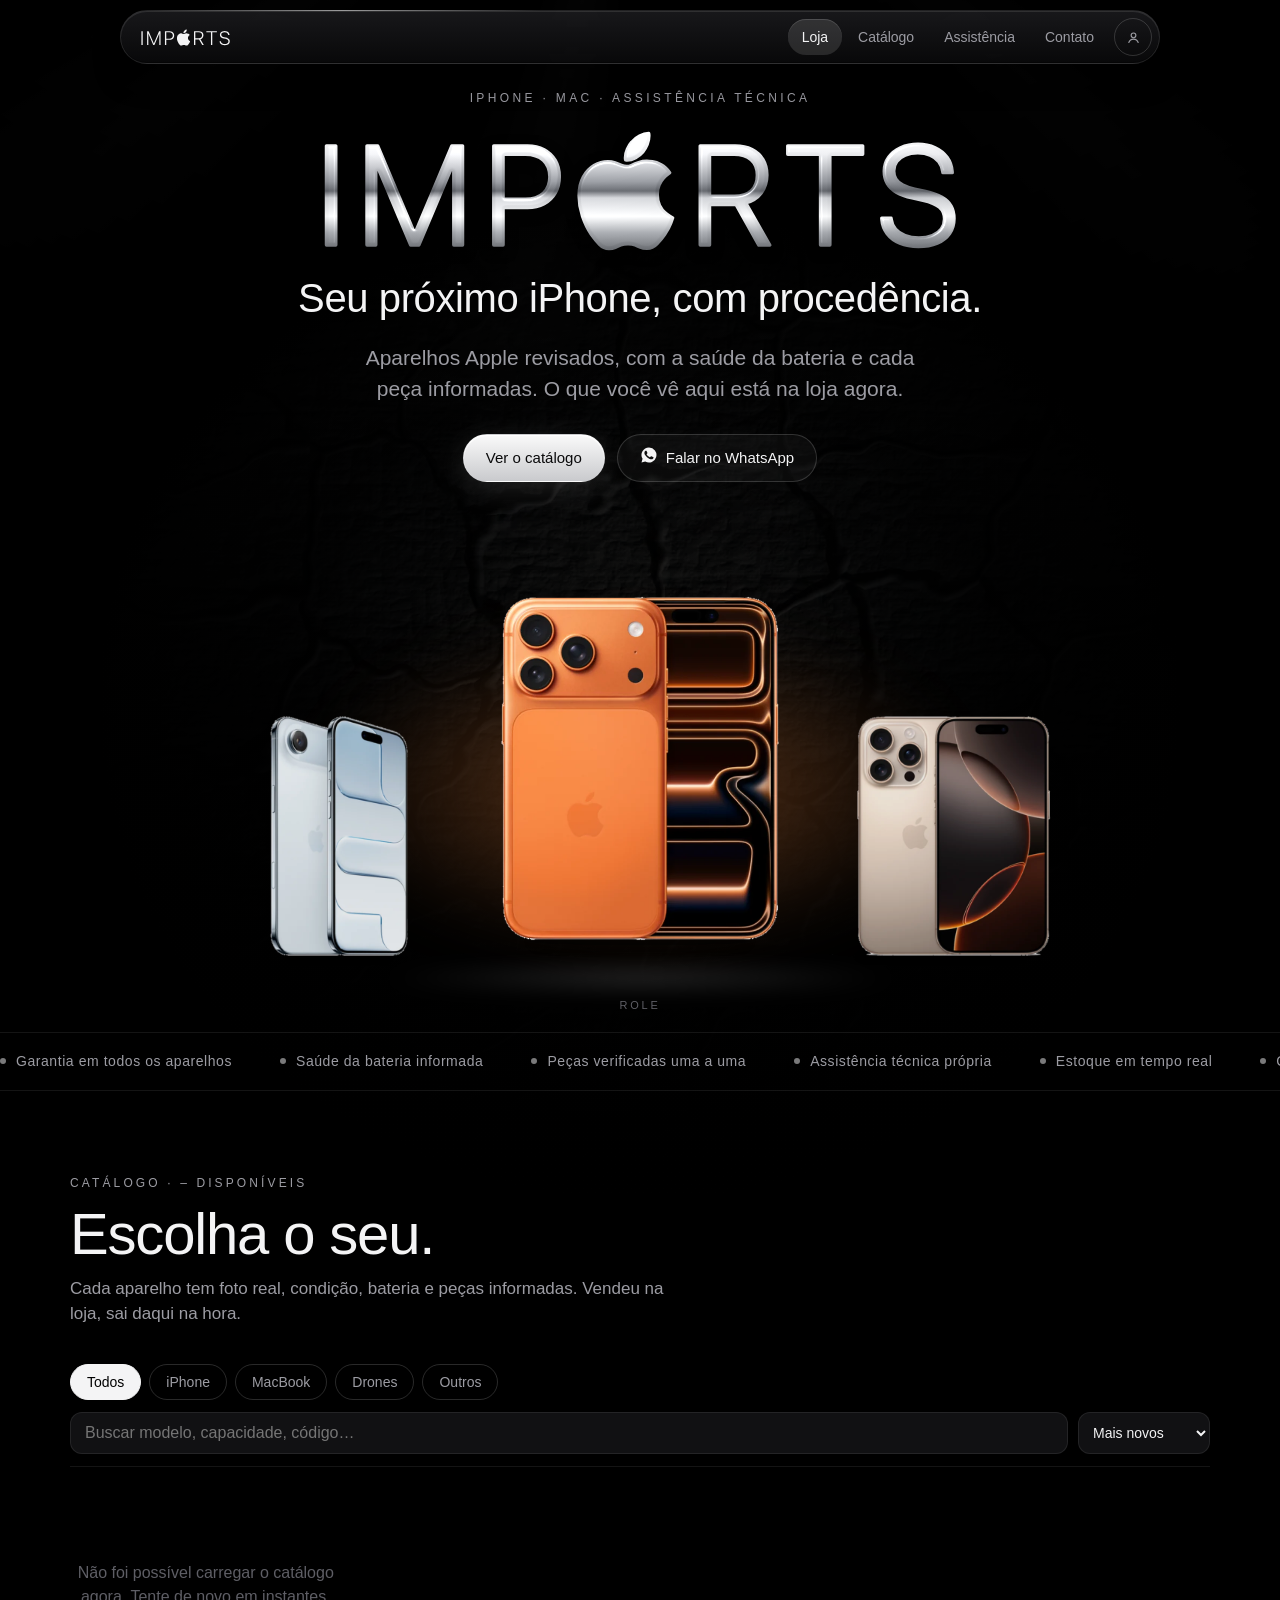
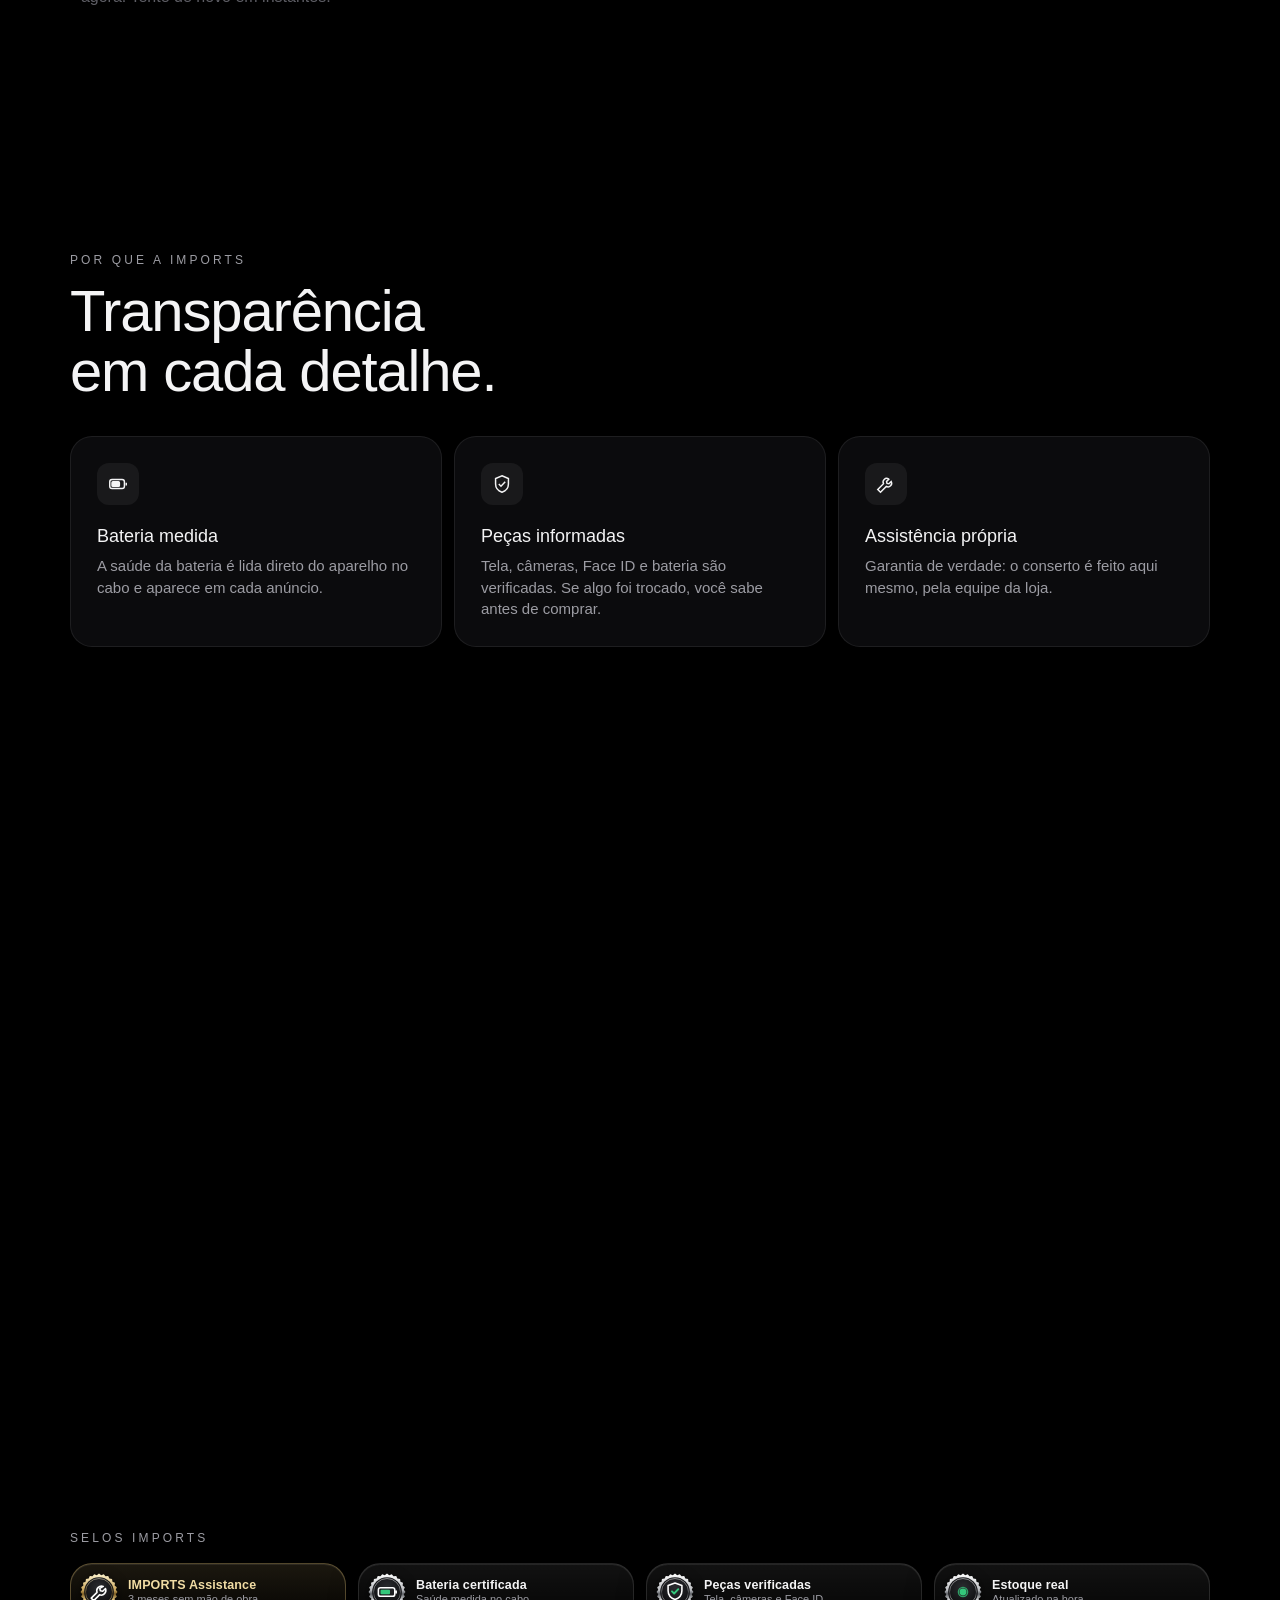
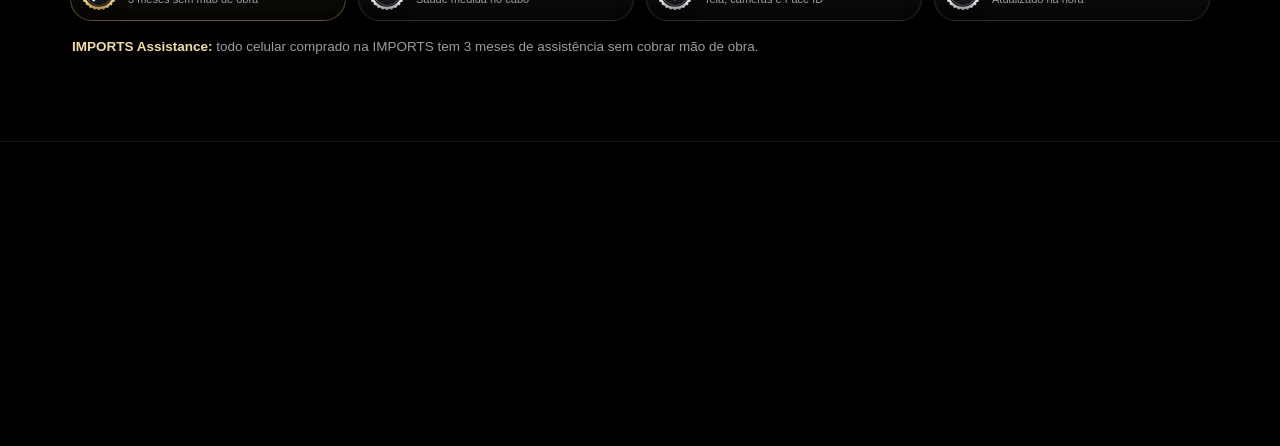
==== commit a7669164: "Texto da marca: IMPORTS Co-Authored-By: Claude Opus 5.5 <noreply@anthropic.com>" ====
--- a/index.html
+++ b/index.html
@@ -18,9 +18,9 @@
 <link rel="preload" as="image" href="img/pedra.webp" media="(min-width: 721px)">
 <link rel="apple-touch-icon" href="img/icon.png">
 <script>/* abertura da marca: só na primeira tela de cada visita */try{if(!sessionStorage.getItem("imprts.intro")&&!matchMedia("(prefers-reduced-motion: reduce)").matches){document.documentElement.classList.add("intro");sessionStorage.setItem("imprts.intro","1")}}catch(e){}</script>
-<link rel="stylesheet" href="assets/style.css?v=1791126560">
-<script src="assets/config.js?v=1791126560"></script>
-<script src="assets/app.js?v=1791126560" defer blocking="render"></script>
+<link rel="stylesheet" href="assets/style.css?v=1791126704">
+<script src="assets/config.js?v=1791126704"></script>
+<script src="assets/app.js?v=1791126704" defer blocking="render"></script>
 </head>
 <body data-page="home">
 <div class="intro-curtain" aria-hidden="true"><div class="zoom"><svg viewBox="-2 -2 449.64 85.73">
@@ -37,14 +37,14 @@
 </svg></div></div>
 <div class="cave" aria-hidden="true"><div class="cave-light"></div></div>
 <nav class="nav">
-  <a href="./" class="metal-text" style="color:var(--text)"><svg class="logo" viewBox="-2 -2 449.64 85.73" role="img" aria-label="IMPRTS"><path fill="currentColor" d="M0.00 79.27L0.00 8.81L6.64 8.81L6.64 79.27ZM28.78 79.27L28.78 8.81L36.40 8.81L62.59 70.90L62.85 70.90L89.03 8.81L96.65 8.81L96.65 79.27L90.41 79.27L90.41 21.30L87.24 21.30L94.72 10.33L65.61 79.27L59.82 79.27L30.72 10.33L38.19 21.30L35.02 21.30L35.02 79.27ZM122.12 52.69L122.12 46.75L141.22 46.75Q149.39 46.75 154.00 42.49Q158.61 38.23 158.61 30.79L158.61 30.69Q158.61 23.20 154.00 18.97Q149.39 14.74 141.22 14.74L122.12 14.74L122.12 8.81L142.76 8.81Q149.49 8.81 154.57 11.52Q159.65 14.24 162.51 19.16Q165.38 24.07 165.38 30.63L165.38 30.72Q165.38 37.27 162.51 42.22Q159.65 47.17 154.57 49.93Q149.49 52.69 142.76 52.69ZM118.80 79.27L118.80 8.81L125.43 8.81L125.43 79.27ZM265.40 79.27L265.40 8.81L290.26 8.81Q297.14 8.81 302.19 11.34Q307.25 13.88 310.01 18.51Q312.78 23.13 312.78 29.42L312.78 29.52Q312.78 36.95 308.76 42.21Q304.74 47.47 297.68 49.34L314.78 79.27L307.01 79.27L290.82 50.37Q290.50 50.39 290.10 50.40Q289.70 50.42 289.36 50.42L272.03 50.42L272.03 79.27ZM272.03 44.51L289.73 44.51Q297.40 44.51 301.68 40.61Q305.95 36.70 305.95 29.65L305.95 29.55Q305.95 22.58 301.55 18.66Q297.15 14.74 289.46 14.74L272.03 14.74ZM350.84 79.27L350.84 14.81L327.55 14.81L327.55 8.81L380.77 8.81L380.77 14.81L357.48 14.81L357.48 79.27ZM420.32 80.38Q412.86 80.38 407.17 77.99Q401.47 75.61 398.13 71.22Q394.79 66.84 394.35 60.89L394.31 60.22L400.94 60.22L401.02 60.89Q401.53 64.95 404.07 67.95Q406.62 70.95 410.86 72.59Q415.10 74.24 420.66 74.24Q426.18 74.24 430.27 72.59Q434.36 70.94 436.62 67.91Q438.87 64.88 438.87 60.82L438.87 60.77Q438.87 55.56 435.32 52.47Q431.77 49.37 423.60 47.53L415.88 45.80Q409.06 44.27 404.68 41.74Q400.30 39.20 398.18 35.51Q396.06 31.81 396.06 26.82L396.06 26.76Q396.10 21.16 399.19 16.88Q402.28 12.59 407.69 10.14Q413.10 7.70 420.05 7.70Q426.86 7.70 432.19 10.15Q437.52 12.60 440.71 16.98Q443.90 21.37 444.32 27.16L444.37 27.85L437.74 27.85L437.65 27.20Q437.15 23.05 434.82 20.07Q432.49 17.09 428.69 15.46Q424.89 13.83 419.89 13.83Q414.81 13.83 410.97 15.44Q407.12 17.05 404.98 19.91Q402.83 22.77 402.83 26.59L402.83 26.66Q402.83 29.94 404.40 32.41Q405.98 34.89 409.25 36.62Q412.53 38.35 417.65 39.51L425.37 41.23Q432.58 42.83 437.04 45.35Q441.50 47.87 443.57 51.57Q445.64 55.27 445.64 60.47L445.64 60.52Q445.64 66.56 442.54 71.02Q439.44 75.49 433.75 77.93Q428.06 80.38 420.32 80.38ZM227.54 19.76Q228.70 19.76 231.49 20.13Q234.28 20.50 237.63 22.21Q240.98 23.92 243.71 27.88Q243.56 28.03 242.19 29.01Q240.82 29.98 239.13 31.86Q237.44 33.73 236.18 36.60Q234.91 39.47 234.91 43.42Q234.91 47.95 236.52 51.12Q238.13 54.28 240.26 56.20Q242.40 58.12 244.06 59.02Q245.72 59.92 245.82 59.97Q245.77 60.18 244.48 63.71Q243.19 67.24 240.24 71.56Q237.66 75.30 234.68 78.47Q231.70 81.63 227.54 81.63Q224.74 81.63 222.95 80.81Q221.16 79.99 219.26 79.18Q217.37 78.36 214.15 78.36Q211.04 78.36 208.96 79.20Q206.88 80.05 205.01 80.89Q203.14 81.73 200.61 81.73Q196.76 81.73 193.86 78.68Q190.97 75.62 187.91 71.35Q184.38 66.29 181.88 58.99Q179.37 51.70 179.37 44.27Q179.37 36.31 182.38 30.91Q185.38 25.51 190.10 22.74Q194.81 19.97 199.87 19.97Q202.56 19.97 204.93 20.84Q207.30 21.71 209.38 22.61Q211.46 23.50 213.15 23.50Q214.78 23.50 216.95 22.55Q219.11 21.61 221.79 20.68Q224.48 19.76 227.54 19.76ZM224.64 13.07Q222.58 15.55 219.47 17.21Q216.37 18.87 213.57 18.87Q212.99 18.87 212.47 18.76Q212.41 18.60 212.36 18.18Q212.31 17.76 212.31 17.28Q212.31 14.12 213.68 11.15Q215.05 8.17 216.79 6.22Q219.00 3.58 222.37 1.84Q225.75 0.11 228.80 0.00Q228.96 0.68 228.96 1.63Q228.96 4.80 227.75 7.77Q226.54 10.75 224.64 13.07Z"/></svg></a>
+  <a href="./" class="metal-text" style="color:var(--text)"><svg class="logo" viewBox="-2 -2 449.64 85.73" role="img" aria-label="IMPORTS"><path fill="currentColor" d="M0.00 79.27L0.00 8.81L6.64 8.81L6.64 79.27ZM28.78 79.27L28.78 8.81L36.40 8.81L62.59 70.90L62.85 70.90L89.03 8.81L96.65 8.81L96.65 79.27L90.41 79.27L90.41 21.30L87.24 21.30L94.72 10.33L65.61 79.27L59.82 79.27L30.72 10.33L38.19 21.30L35.02 21.30L35.02 79.27ZM122.12 52.69L122.12 46.75L141.22 46.75Q149.39 46.75 154.00 42.49Q158.61 38.23 158.61 30.79L158.61 30.69Q158.61 23.20 154.00 18.97Q149.39 14.74 141.22 14.74L122.12 14.74L122.12 8.81L142.76 8.81Q149.49 8.81 154.57 11.52Q159.65 14.24 162.51 19.16Q165.38 24.07 165.38 30.63L165.38 30.72Q165.38 37.27 162.51 42.22Q159.65 47.17 154.57 49.93Q149.49 52.69 142.76 52.69ZM118.80 79.27L118.80 8.81L125.43 8.81L125.43 79.27ZM265.40 79.27L265.40 8.81L290.26 8.81Q297.14 8.81 302.19 11.34Q307.25 13.88 310.01 18.51Q312.78 23.13 312.78 29.42L312.78 29.52Q312.78 36.95 308.76 42.21Q304.74 47.47 297.68 49.34L314.78 79.27L307.01 79.27L290.82 50.37Q290.50 50.39 290.10 50.40Q289.70 50.42 289.36 50.42L272.03 50.42L272.03 79.27ZM272.03 44.51L289.73 44.51Q297.40 44.51 301.68 40.61Q305.95 36.70 305.95 29.65L305.95 29.55Q305.95 22.58 301.55 18.66Q297.15 14.74 289.46 14.74L272.03 14.74ZM350.84 79.27L350.84 14.81L327.55 14.81L327.55 8.81L380.77 8.81L380.77 14.81L357.48 14.81L357.48 79.27ZM420.32 80.38Q412.86 80.38 407.17 77.99Q401.47 75.61 398.13 71.22Q394.79 66.84 394.35 60.89L394.31 60.22L400.94 60.22L401.02 60.89Q401.53 64.95 404.07 67.95Q406.62 70.95 410.86 72.59Q415.10 74.24 420.66 74.24Q426.18 74.24 430.27 72.59Q434.36 70.94 436.62 67.91Q438.87 64.88 438.87 60.82L438.87 60.77Q438.87 55.56 435.32 52.47Q431.77 49.37 423.60 47.53L415.88 45.80Q409.06 44.27 404.68 41.74Q400.30 39.20 398.18 35.51Q396.06 31.81 396.06 26.82L396.06 26.76Q396.10 21.16 399.19 16.88Q402.28 12.59 407.69 10.14Q413.10 7.70 420.05 7.70Q426.86 7.70 432.19 10.15Q437.52 12.60 440.71 16.98Q443.90 21.37 444.32 27.16L444.37 27.85L437.74 27.85L437.65 27.20Q437.15 23.05 434.82 20.07Q432.49 17.09 428.69 15.46Q424.89 13.83 419.89 13.83Q414.81 13.83 410.97 15.44Q407.12 17.05 404.98 19.91Q402.83 22.77 402.83 26.59L402.83 26.66Q402.83 29.94 404.40 32.41Q405.98 34.89 409.25 36.62Q412.53 38.35 417.65 39.51L425.37 41.23Q432.58 42.83 437.04 45.35Q441.50 47.87 443.57 51.57Q445.64 55.27 445.64 60.47L445.64 60.52Q445.64 66.56 442.54 71.02Q439.44 75.49 433.75 77.93Q428.06 80.38 420.32 80.38ZM227.54 19.76Q228.70 19.76 231.49 20.13Q234.28 20.50 237.63 22.21Q240.98 23.92 243.71 27.88Q243.56 28.03 242.19 29.01Q240.82 29.98 239.13 31.86Q237.44 33.73 236.18 36.60Q234.91 39.47 234.91 43.42Q234.91 47.95 236.52 51.12Q238.13 54.28 240.26 56.20Q242.40 58.12 244.06 59.02Q245.72 59.92 245.82 59.97Q245.77 60.18 244.48 63.71Q243.19 67.24 240.24 71.56Q237.66 75.30 234.68 78.47Q231.70 81.63 227.54 81.63Q224.74 81.63 222.95 80.81Q221.16 79.99 219.26 79.18Q217.37 78.36 214.15 78.36Q211.04 78.36 208.96 79.20Q206.88 80.05 205.01 80.89Q203.14 81.73 200.61 81.73Q196.76 81.73 193.86 78.68Q190.97 75.62 187.91 71.35Q184.38 66.29 181.88 58.99Q179.37 51.70 179.37 44.27Q179.37 36.31 182.38 30.91Q185.38 25.51 190.10 22.74Q194.81 19.97 199.87 19.97Q202.56 19.97 204.93 20.84Q207.30 21.71 209.38 22.61Q211.46 23.50 213.15 23.50Q214.78 23.50 216.95 22.55Q219.11 21.61 221.79 20.68Q224.48 19.76 227.54 19.76ZM224.64 13.07Q222.58 15.55 219.47 17.21Q216.37 18.87 213.57 18.87Q212.99 18.87 212.47 18.76Q212.41 18.60 212.36 18.18Q212.31 17.76 212.31 17.28Q212.31 14.12 213.68 11.15Q215.05 8.17 216.79 6.22Q219.00 3.58 222.37 1.84Q225.75 0.11 228.80 0.00Q228.96 0.68 228.96 1.63Q228.96 4.80 227.75 7.77Q226.54 10.75 224.64 13.07Z"/></svg></a>
   <div class="nav-links"><a class="hide-m" href="./" aria-current="page">Loja</a><a href="./#catalogo">Catálogo</a><a href="assistencia.html">Assistência</a><a class="hide-m" href="#contato">Contato</a><button class="acct" data-conta aria-label="Sua conta"></button></div>
 </nav>
 <header class="hero">
   <div class="hero-inner wrap">
     <p class="eyebrow">iPhone · Mac · Assistência<span class="hide-m"> técnica</span></p>
     <div class="rays"></div>
-    <h1 class="hero-logo"><svg class="logo logo-hero" viewBox="-6 -6 457.64 93.73" role="img" aria-label="IMPRTS">
+    <h1 class="hero-logo"><svg class="logo logo-hero" viewBox="-6 -6 457.64 93.73" role="img" aria-label="IMPORTS">
 <defs>
 <linearGradient id="chrome" x1="0" y1="0" x2="0" y2="1"><stop offset="0" stop-color="#ffffff"/><stop offset="0.18" stop-color="#e9eaed"/><stop offset="0.42" stop-color="#8d9096"/><stop offset="0.5" stop-color="#5d6066"/><stop offset="0.56" stop-color="#c9cbcf"/><stop offset="0.72" stop-color="#f5f6f7"/><stop offset="0.86" stop-color="#a3a6ab"/><stop offset="1" stop-color="#6e7176"/></linearGradient>
 <linearGradient id="shine" x1="0" y1="0" x2="1" y2="0" gradientUnits="objectBoundingBox">
@@ -114,7 +114,7 @@
 
 <section class="block" id="loja">
   <div class="wrap">
-    <p class="kicker reveal">Por que a IMPRTS</p>
+    <p class="kicker reveal">Por que a IMPORTS</p>
     <h2 class="title reveal">Transparência<br>em cada detalhe.</h2>
     <div class="features">
       <div class="feature reveal"><div class="ic"><svg viewBox="0 0 24 24" fill="none" stroke="currentColor" stroke-width="1.6"><rect x="3" y="7" width="16" height="10" rx="2.5"/><path d="M21 10.5v3"/><rect x="5.5" y="9.5" width="8" height="5" rx="1" fill="currentColor"/></svg></div>
@@ -143,16 +143,16 @@
 </section>
 <section class="block seals-block" id="selos">
   <div class="wrap">
-    <p class="kicker reveal">Selos IMPRTS</p>
+    <p class="kicker reveal">Selos IMPORTS</p>
     <div class="badges reveal">
       <i data-seal="assist"></i><i data-seal="bateria"></i><i data-seal="pecas"></i><i data-seal="estoque"></i>
     </div>
-    <p class="seal-note reveal"><b>IMPRTS Assistance:</b> todo celular comprado na IMPRTS tem 3 meses de assistência sem cobrar mão de obra.</p>
+    <p class="seal-note reveal"><b>IMPORTS Assistance:</b> todo celular comprado na IMPORTS tem 3 meses de assistência sem cobrar mão de obra.</p>
   </div>
 </section>
 <footer id="contato">
   <div class="wrap row">
-    <div><div style="color:var(--text);margin-bottom:10px"><svg class="logo" viewBox="-2 -2 449.64 85.73" role="img" aria-label="IMPRTS"><path fill="currentColor" d="M0.00 79.27L0.00 8.81L6.64 8.81L6.64 79.27ZM28.78 79.27L28.78 8.81L36.40 8.81L62.59 70.90L62.85 70.90L89.03 8.81L96.65 8.81L96.65 79.27L90.41 79.27L90.41 21.30L87.24 21.30L94.72 10.33L65.61 79.27L59.82 79.27L30.72 10.33L38.19 21.30L35.02 21.30L35.02 79.27ZM122.12 52.69L122.12 46.75L141.22 46.75Q149.39 46.75 154.00 42.49Q158.61 38.23 158.61 30.79L158.61 30.69Q158.61 23.20 154.00 18.97Q149.39 14.74 141.22 14.74L122.12 14.74L122.12 8.81L142.76 8.81Q149.49 8.81 154.57 11.52Q159.65 14.24 162.51 19.16Q165.38 24.07 165.38 30.63L165.38 30.72Q165.38 37.27 162.51 42.22Q159.65 47.17 154.57 49.93Q149.49 52.69 142.76 52.69ZM118.80 79.27L118.80 8.81L125.43 8.81L125.43 79.27ZM265.40 79.27L265.40 8.81L290.26 8.81Q297.14 8.81 302.19 11.34Q307.25 13.88 310.01 18.51Q312.78 23.13 312.78 29.42L312.78 29.52Q312.78 36.95 308.76 42.21Q304.74 47.47 297.68 49.34L314.78 79.27L307.01 79.27L290.82 50.37Q290.50 50.39 290.10 50.40Q289.70 50.42 289.36 50.42L272.03 50.42L272.03 79.27ZM272.03 44.51L289.73 44.51Q297.40 44.51 301.68 40.61Q305.95 36.70 305.95 29.65L305.95 29.55Q305.95 22.58 301.55 18.66Q297.15 14.74 289.46 14.74L272.03 14.74ZM350.84 79.27L350.84 14.81L327.55 14.81L327.55 8.81L380.77 8.81L380.77 14.81L357.48 14.81L357.48 79.27ZM420.32 80.38Q412.86 80.38 407.17 77.99Q401.47 75.61 398.13 71.22Q394.79 66.84 394.35 60.89L394.31 60.22L400.94 60.22L401.02 60.89Q401.53 64.95 404.07 67.95Q406.62 70.95 410.86 72.59Q415.10 74.24 420.66 74.24Q426.18 74.24 430.27 72.59Q434.36 70.94 436.62 67.91Q438.87 64.88 438.87 60.82L438.87 60.77Q438.87 55.56 435.32 52.47Q431.77 49.37 423.60 47.53L415.88 45.80Q409.06 44.27 404.68 41.74Q400.30 39.20 398.18 35.51Q396.06 31.81 396.06 26.82L396.06 26.76Q396.10 21.16 399.19 16.88Q402.28 12.59 407.69 10.14Q413.10 7.70 420.05 7.70Q426.86 7.70 432.19 10.15Q437.52 12.60 440.71 16.98Q443.90 21.37 444.32 27.16L444.37 27.85L437.74 27.85L437.65 27.20Q437.15 23.05 434.82 20.07Q432.49 17.09 428.69 15.46Q424.89 13.83 419.89 13.83Q414.81 13.83 410.97 15.44Q407.12 17.05 404.98 19.91Q402.83 22.77 402.83 26.59L402.83 26.66Q402.83 29.94 404.40 32.41Q405.98 34.89 409.25 36.62Q412.53 38.35 417.65 39.51L425.37 41.23Q432.58 42.83 437.04 45.35Q441.50 47.87 443.57 51.57Q445.64 55.27 445.64 60.47L445.64 60.52Q445.64 66.56 442.54 71.02Q439.44 75.49 433.75 77.93Q428.06 80.38 420.32 80.38ZM227.54 19.76Q228.70 19.76 231.49 20.13Q234.28 20.50 237.63 22.21Q240.98 23.92 243.71 27.88Q243.56 28.03 242.19 29.01Q240.82 29.98 239.13 31.86Q237.44 33.73 236.18 36.60Q234.91 39.47 234.91 43.42Q234.91 47.95 236.52 51.12Q238.13 54.28 240.26 56.20Q242.40 58.12 244.06 59.02Q245.72 59.92 245.82 59.97Q245.77 60.18 244.48 63.71Q243.19 67.24 240.24 71.56Q237.66 75.30 234.68 78.47Q231.70 81.63 227.54 81.63Q224.74 81.63 222.95 80.81Q221.16 79.99 219.26 79.18Q217.37 78.36 214.15 78.36Q211.04 78.36 208.96 79.20Q206.88 80.05 205.01 80.89Q203.14 81.73 200.61 81.73Q196.76 81.73 193.86 78.68Q190.97 75.62 187.91 71.35Q184.38 66.29 181.88 58.99Q179.37 51.70 179.37 44.27Q179.37 36.31 182.38 30.91Q185.38 25.51 190.10 22.74Q194.81 19.97 199.87 19.97Q202.56 19.97 204.93 20.84Q207.30 21.71 209.38 22.61Q211.46 23.50 213.15 23.50Q214.78 23.50 216.95 22.55Q219.11 21.61 221.79 20.68Q224.48 19.76 227.54 19.76ZM224.64 13.07Q222.58 15.55 219.47 17.21Q216.37 18.87 213.57 18.87Q212.99 18.87 212.47 18.76Q212.41 18.60 212.36 18.18Q212.31 17.76 212.31 17.28Q212.31 14.12 213.68 11.15Q215.05 8.17 216.79 6.22Q219.00 3.58 222.37 1.84Q225.75 0.11 228.80 0.00Q228.96 0.68 228.96 1.63Q228.96 4.80 227.75 7.77Q226.54 10.75 224.64 13.07Z"/></svg></div>
+    <div><div style="color:var(--text);margin-bottom:10px"><svg class="logo" viewBox="-2 -2 449.64 85.73" role="img" aria-label="IMPORTS"><path fill="currentColor" d="M0.00 79.27L0.00 8.81L6.64 8.81L6.64 79.27ZM28.78 79.27L28.78 8.81L36.40 8.81L62.59 70.90L62.85 70.90L89.03 8.81L96.65 8.81L96.65 79.27L90.41 79.27L90.41 21.30L87.24 21.30L94.72 10.33L65.61 79.27L59.82 79.27L30.72 10.33L38.19 21.30L35.02 21.30L35.02 79.27ZM122.12 52.69L122.12 46.75L141.22 46.75Q149.39 46.75 154.00 42.49Q158.61 38.23 158.61 30.79L158.61 30.69Q158.61 23.20 154.00 18.97Q149.39 14.74 141.22 14.74L122.12 14.74L122.12 8.81L142.76 8.81Q149.49 8.81 154.57 11.52Q159.65 14.24 162.51 19.16Q165.38 24.07 165.38 30.63L165.38 30.72Q165.38 37.27 162.51 42.22Q159.65 47.17 154.57 49.93Q149.49 52.69 142.76 52.69ZM118.80 79.27L118.80 8.81L125.43 8.81L125.43 79.27ZM265.40 79.27L265.40 8.81L290.26 8.81Q297.14 8.81 302.19 11.34Q307.25 13.88 310.01 18.51Q312.78 23.13 312.78 29.42L312.78 29.52Q312.78 36.95 308.76 42.21Q304.74 47.47 297.68 49.34L314.78 79.27L307.01 79.27L290.82 50.37Q290.50 50.39 290.10 50.40Q289.70 50.42 289.36 50.42L272.03 50.42L272.03 79.27ZM272.03 44.51L289.73 44.51Q297.40 44.51 301.68 40.61Q305.95 36.70 305.95 29.65L305.95 29.55Q305.95 22.58 301.55 18.66Q297.15 14.74 289.46 14.74L272.03 14.74ZM350.84 79.27L350.84 14.81L327.55 14.81L327.55 8.81L380.77 8.81L380.77 14.81L357.48 14.81L357.48 79.27ZM420.32 80.38Q412.86 80.38 407.17 77.99Q401.47 75.61 398.13 71.22Q394.79 66.84 394.35 60.89L394.31 60.22L400.94 60.22L401.02 60.89Q401.53 64.95 404.07 67.95Q406.62 70.95 410.86 72.59Q415.10 74.24 420.66 74.24Q426.18 74.24 430.27 72.59Q434.36 70.94 436.62 67.91Q438.87 64.88 438.87 60.82L438.87 60.77Q438.87 55.56 435.32 52.47Q431.77 49.37 423.60 47.53L415.88 45.80Q409.06 44.27 404.68 41.74Q400.30 39.20 398.18 35.51Q396.06 31.81 396.06 26.82L396.06 26.76Q396.10 21.16 399.19 16.88Q402.28 12.59 407.69 10.14Q413.10 7.70 420.05 7.70Q426.86 7.70 432.19 10.15Q437.52 12.60 440.71 16.98Q443.90 21.37 444.32 27.16L444.37 27.85L437.74 27.85L437.65 27.20Q437.15 23.05 434.82 20.07Q432.49 17.09 428.69 15.46Q424.89 13.83 419.89 13.83Q414.81 13.83 410.97 15.44Q407.12 17.05 404.98 19.91Q402.83 22.77 402.83 26.59L402.83 26.66Q402.83 29.94 404.40 32.41Q405.98 34.89 409.25 36.62Q412.53 38.35 417.65 39.51L425.37 41.23Q432.58 42.83 437.04 45.35Q441.50 47.87 443.57 51.57Q445.64 55.27 445.64 60.47L445.64 60.52Q445.64 66.56 442.54 71.02Q439.44 75.49 433.75 77.93Q428.06 80.38 420.32 80.38ZM227.54 19.76Q228.70 19.76 231.49 20.13Q234.28 20.50 237.63 22.21Q240.98 23.92 243.71 27.88Q243.56 28.03 242.19 29.01Q240.82 29.98 239.13 31.86Q237.44 33.73 236.18 36.60Q234.91 39.47 234.91 43.42Q234.91 47.95 236.52 51.12Q238.13 54.28 240.26 56.20Q242.40 58.12 244.06 59.02Q245.72 59.92 245.82 59.97Q245.77 60.18 244.48 63.71Q243.19 67.24 240.24 71.56Q237.66 75.30 234.68 78.47Q231.70 81.63 227.54 81.63Q224.74 81.63 222.95 80.81Q221.16 79.99 219.26 79.18Q217.37 78.36 214.15 78.36Q211.04 78.36 208.96 79.20Q206.88 80.05 205.01 80.89Q203.14 81.73 200.61 81.73Q196.76 81.73 193.86 78.68Q190.97 75.62 187.91 71.35Q184.38 66.29 181.88 58.99Q179.37 51.70 179.37 44.27Q179.37 36.31 182.38 30.91Q185.38 25.51 190.10 22.74Q194.81 19.97 199.87 19.97Q202.56 19.97 204.93 20.84Q207.30 21.71 209.38 22.61Q211.46 23.50 213.15 23.50Q214.78 23.50 216.95 22.55Q219.11 21.61 221.79 20.68Q224.48 19.76 227.54 19.76ZM224.64 13.07Q222.58 15.55 219.47 17.21Q216.37 18.87 213.57 18.87Q212.99 18.87 212.47 18.76Q212.41 18.60 212.36 18.18Q212.31 17.76 212.31 17.28Q212.31 14.12 213.68 11.15Q215.05 8.17 216.79 6.22Q219.00 3.58 222.37 1.84Q225.75 0.11 228.80 0.00Q228.96 0.68 228.96 1.63Q228.96 4.80 227.75 7.77Q226.54 10.75 224.64 13.07Z"/></svg></div>
       <div>iPhone, Mac e assistência técnica.</div>
       <div data-addr></div></div>
     <div style="display:flex;flex-direction:column;gap:10px">
--- a/assets/style.css
+++ b/assets/style.css
@@ -1,4 +1,4 @@
-/* IMPRTS — preto fosco, branco e metal (mesma paleta do sistema). Pensado primeiro para o celular. */
+/* IMPORTS — preto fosco, branco e metal (mesma paleta do sistema). Pensado primeiro para o celular. */
 :root {
   --bg: #000;
   --bg-raised: #0b0b0d;
@@ -447,7 +447,7 @@
   html.intro .hero { --intro: 0s; }
 }
 
-/* ——— IMPRTS Assistência (assistencia.html) ——— */
+/* ——— IMPORTS Assistência (assistencia.html) ——— */
 .nav svg.logo-assist { height: 20px; }
 .hero-logo svg.logo-assist { height: clamp(96px, 26vw, 210px); }
 @media (max-width: 720px) { .hero-logo svg.logo-assist { height: 27vw; } }
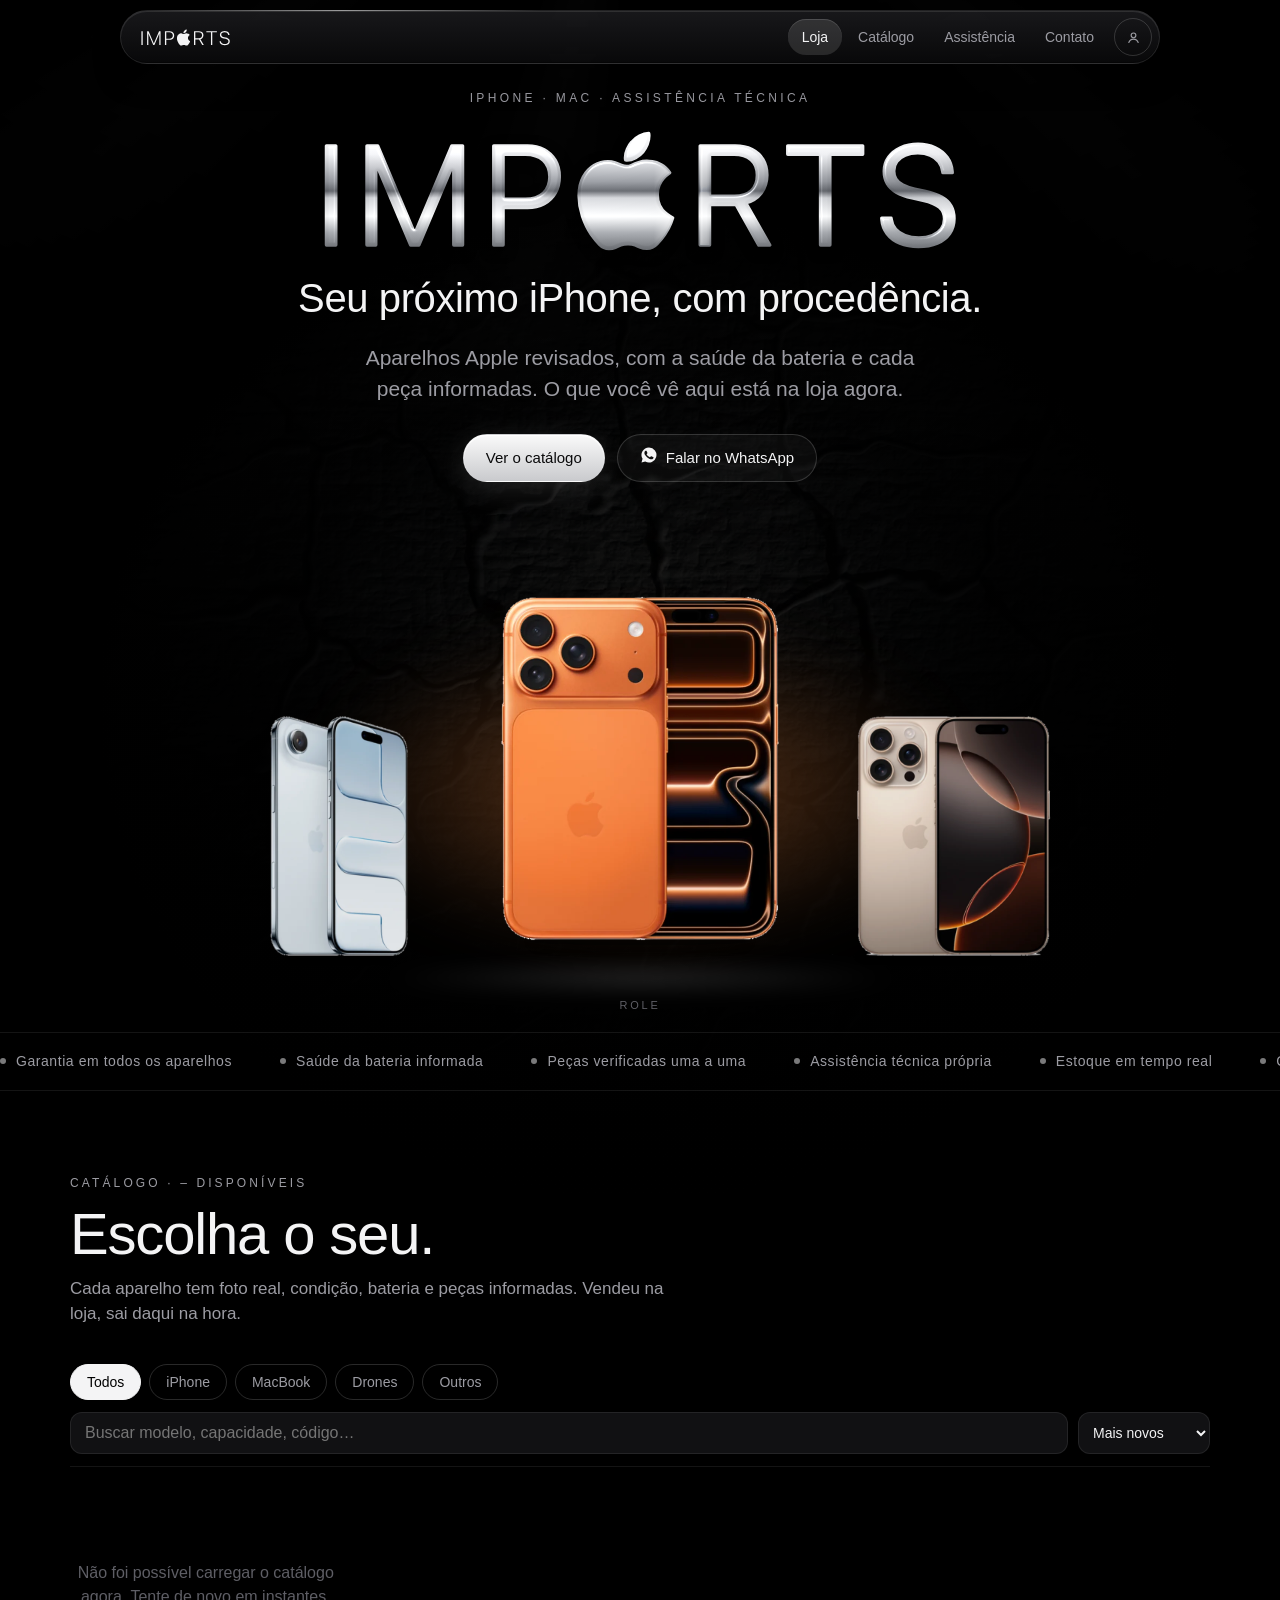
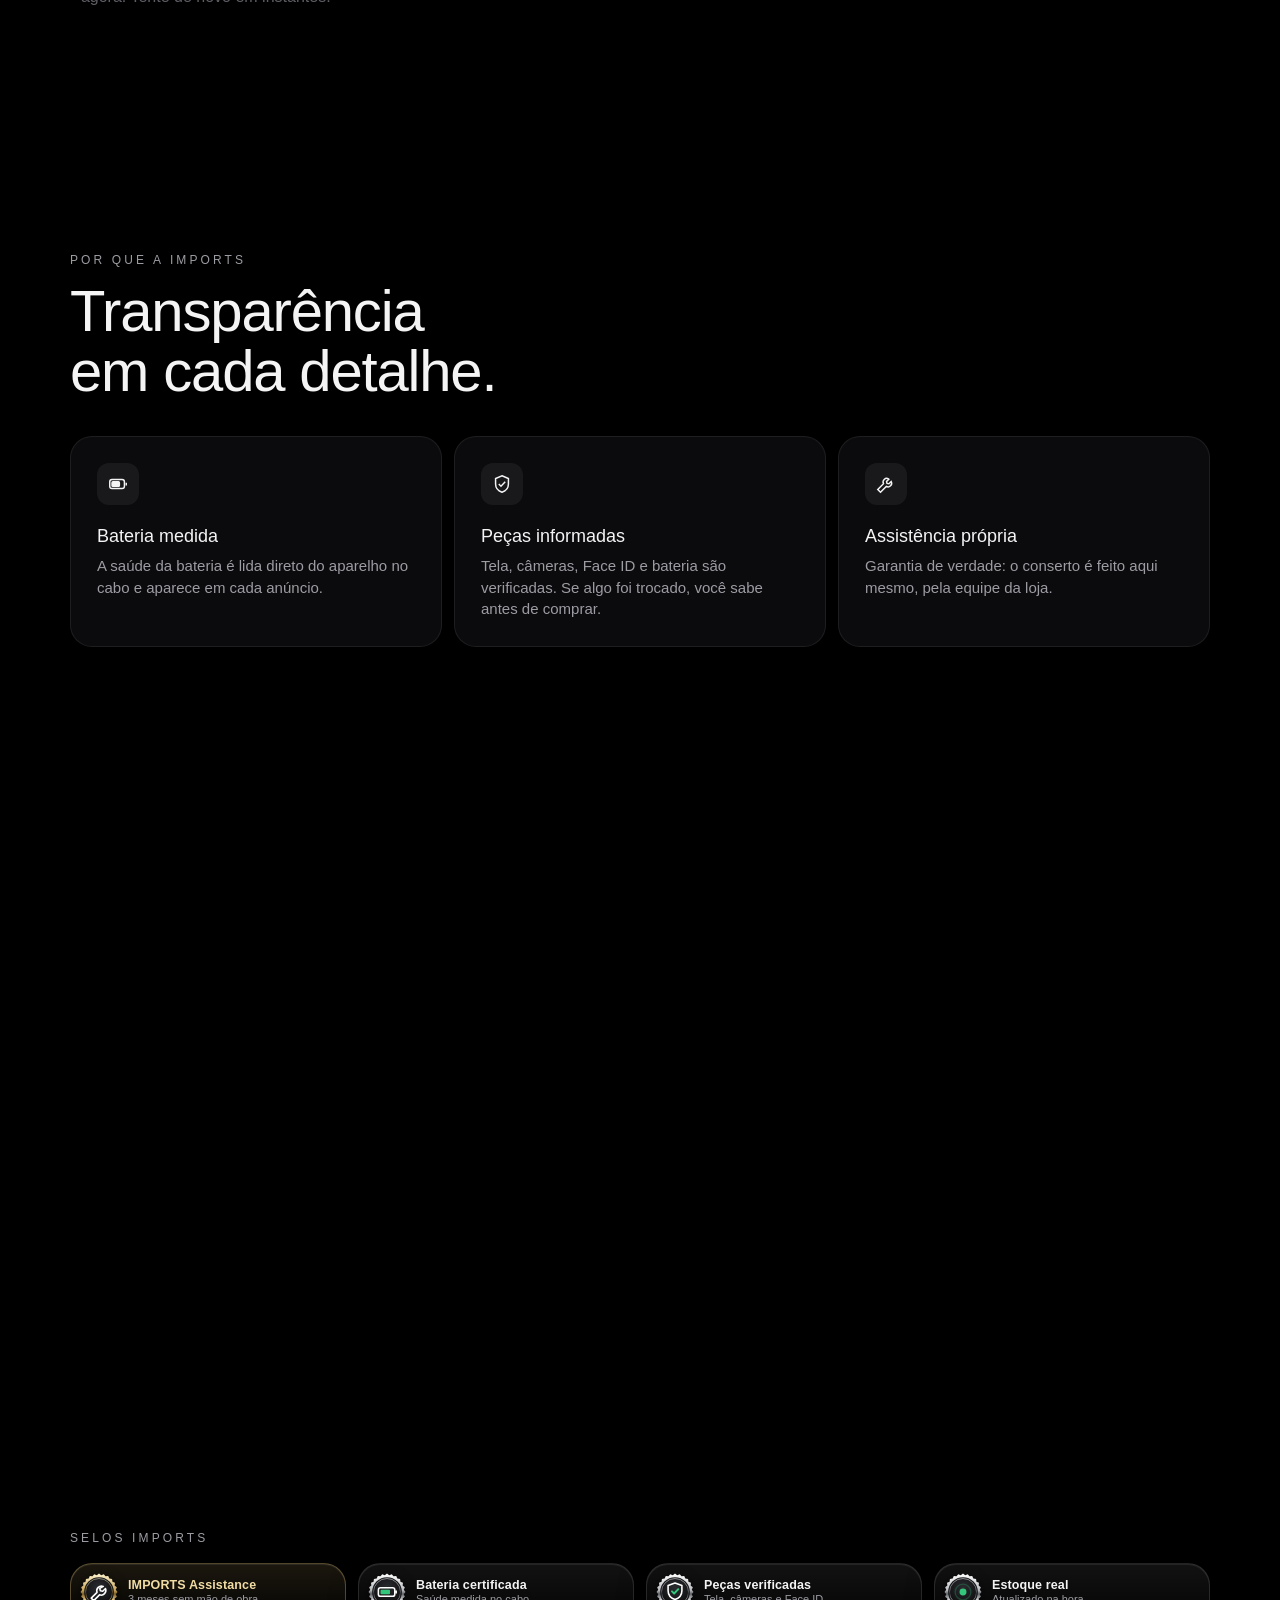
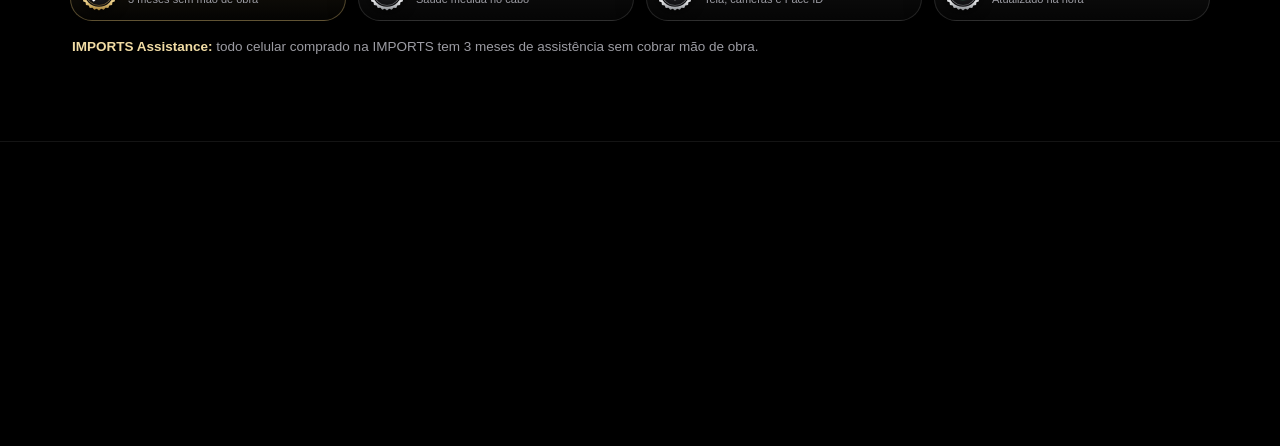
==== commit 117594f4: "Busca da assistência no celular: lista rola com a página Co-Authored-By: Claude Opus 5.5 <noreply@an" ====
--- a/index.html
+++ b/index.html
@@ -18,9 +18,9 @@
 <link rel="preload" as="image" href="img/pedra.webp" media="(min-width: 721px)">
 <link rel="apple-touch-icon" href="img/icon.png">
 <script>/* abertura da marca: só na primeira tela de cada visita */try{if(!sessionStorage.getItem("imprts.intro")&&!matchMedia("(prefers-reduced-motion: reduce)").matches){document.documentElement.classList.add("intro");sessionStorage.setItem("imprts.intro","1")}}catch(e){}</script>
-<link rel="stylesheet" href="assets/style.css?v=1791126704">
-<script src="assets/config.js?v=1791126704"></script>
-<script src="assets/app.js?v=1791126704" defer blocking="render"></script>
+<link rel="stylesheet" href="assets/style.css?v=1791127151">
+<script src="assets/config.js?v=1791127151"></script>
+<script src="assets/app.js?v=1791127151" defer blocking="render"></script>
 </head>
 <body data-page="home">
 <div class="intro-curtain" aria-hidden="true"><div class="zoom"><svg viewBox="-2 -2 449.64 85.73">
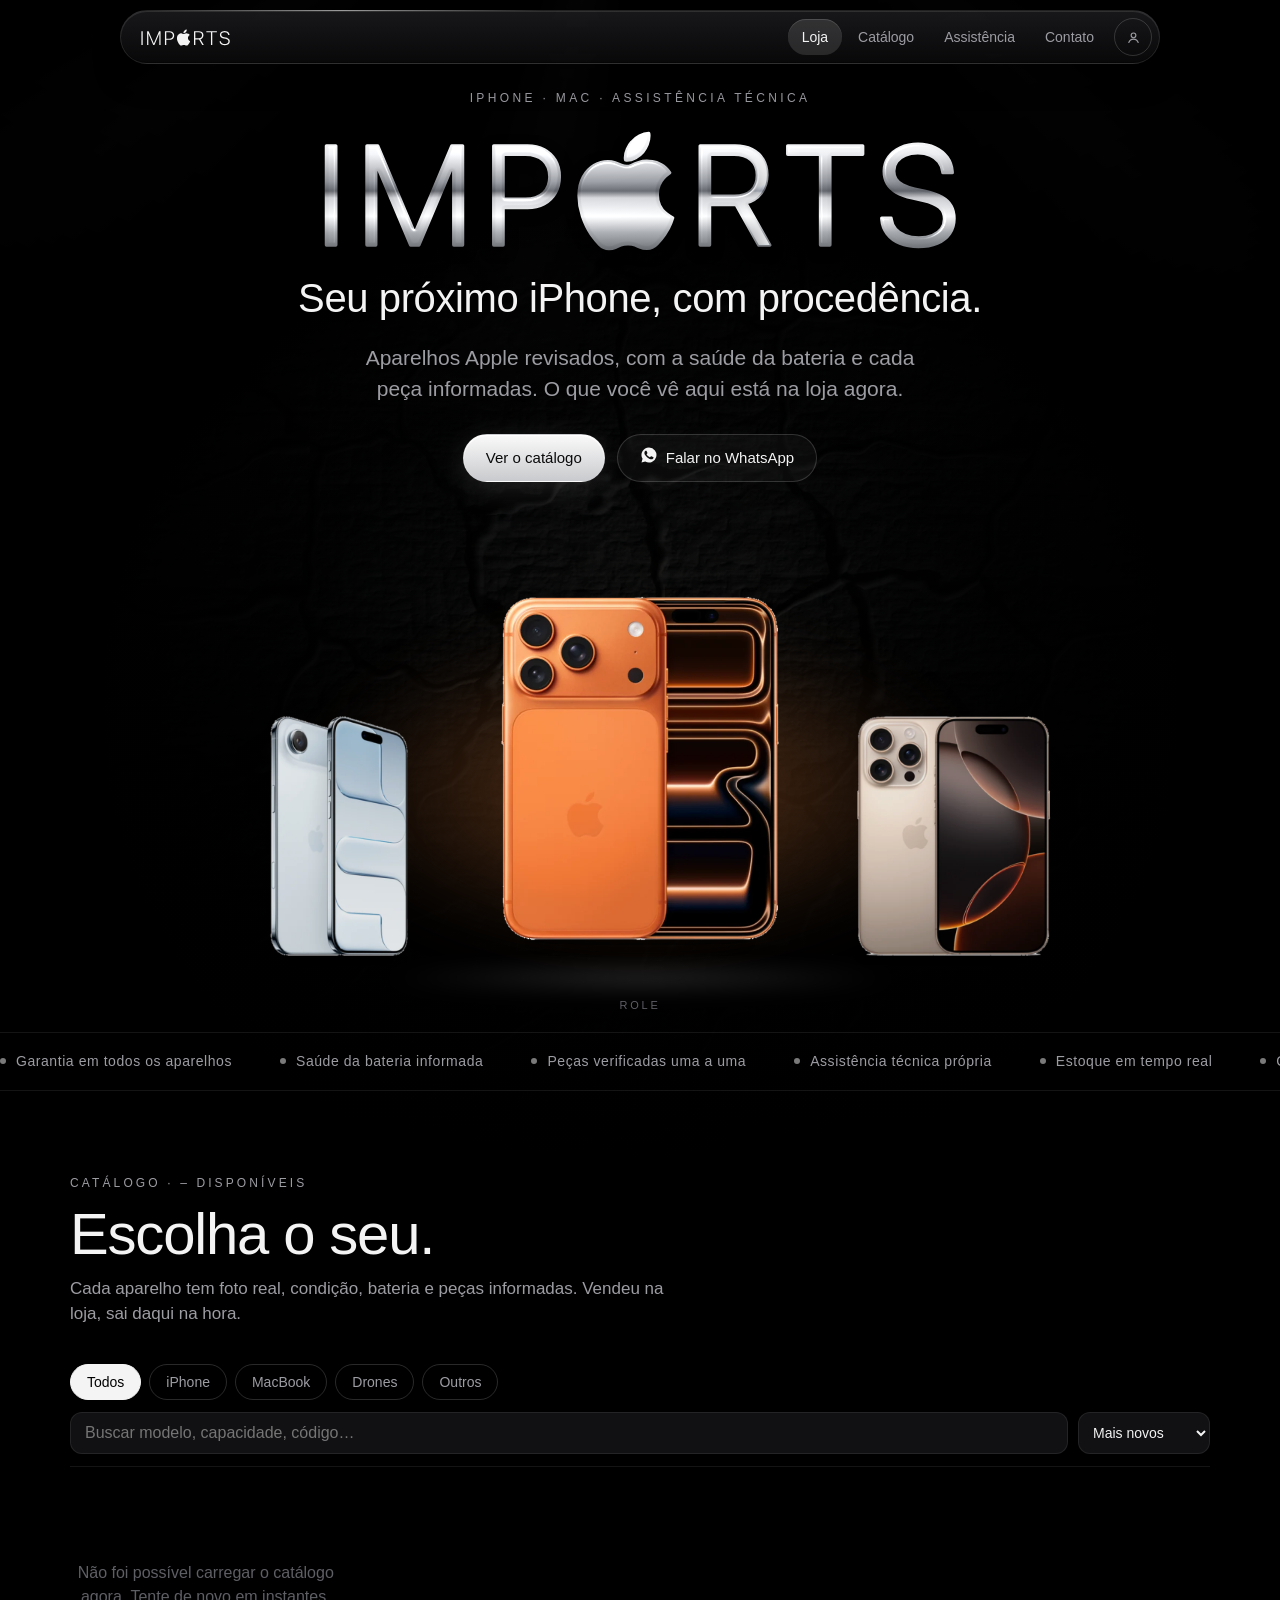
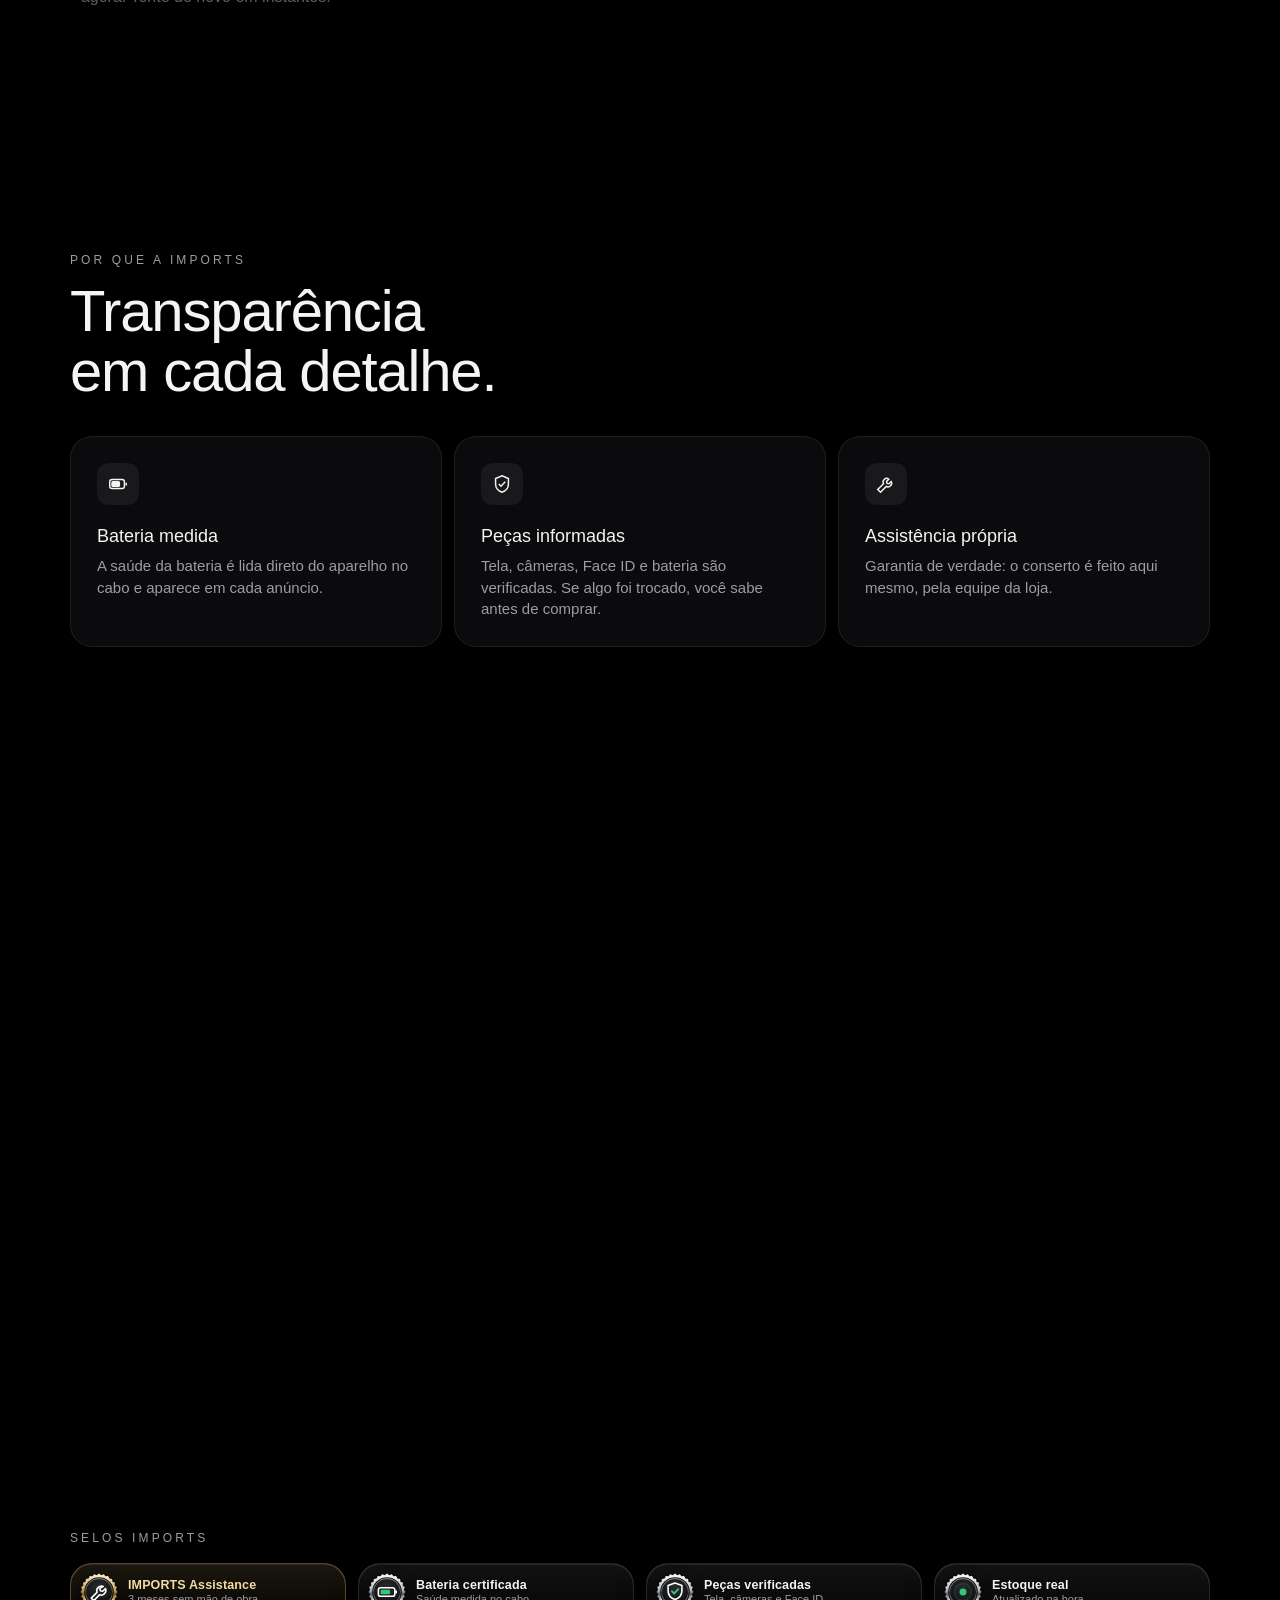
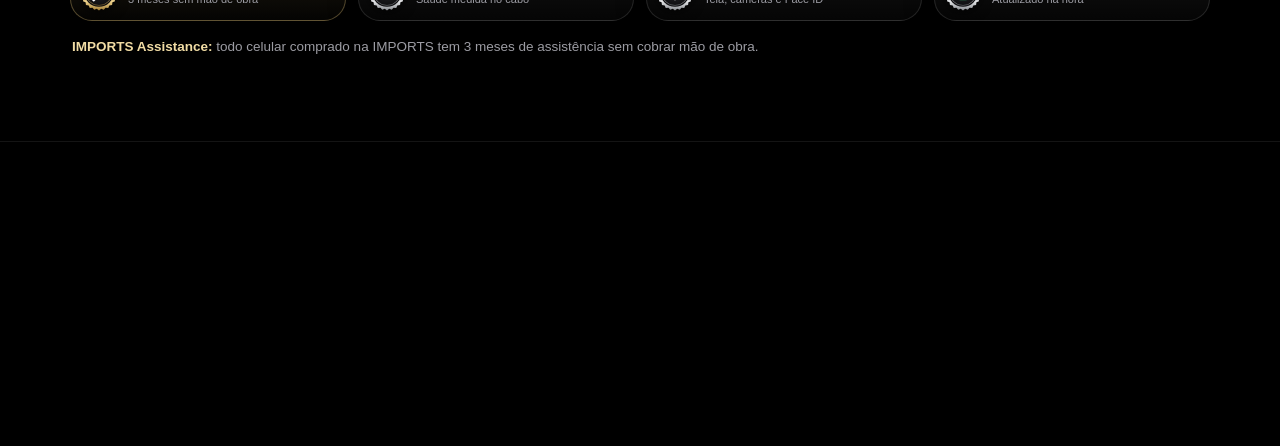
==== commit a4dcf6a8: "Abertura sem véu branco no iPhone Co-Authored-By: Claude Opus 5.5 <noreply@anthropic.com>" ====
--- a/index.html
+++ b/index.html
@@ -18,9 +18,9 @@
 <link rel="preload" as="image" href="img/pedra.webp" media="(min-width: 721px)">
 <link rel="apple-touch-icon" href="img/icon.png">
 <script>/* abertura da marca: só na primeira tela de cada visita */try{if(!sessionStorage.getItem("imprts.intro")&&!matchMedia("(prefers-reduced-motion: reduce)").matches){document.documentElement.classList.add("intro");sessionStorage.setItem("imprts.intro","1")}}catch(e){}</script>
-<link rel="stylesheet" href="assets/style.css?v=1791127151">
-<script src="assets/config.js?v=1791127151"></script>
-<script src="assets/app.js?v=1791127151" defer blocking="render"></script>
+<link rel="stylesheet" href="assets/style.css?v=1791127529">
+<script src="assets/config.js?v=1791127529"></script>
+<script src="assets/app.js?v=1791127529" defer blocking="render"></script>
 </head>
 <body data-page="home">
 <div class="intro-curtain" aria-hidden="true"><div class="zoom"><svg viewBox="-2 -2 449.64 85.73">
@@ -28,12 +28,12 @@
 <linearGradient id="intro-chrome" x1="0" y1="0" x2="0" y2="82" gradientUnits="userSpaceOnUse"><stop offset="0" stop-color="#fff"/><stop offset=".42" stop-color="#8d9096"/><stop offset=".5" stop-color="#5d6066"/><stop offset=".72" stop-color="#f5f6f7"/><stop offset="1" stop-color="#8d9096"/></linearGradient>
 <linearGradient id="intro-shine" x1="0" y1="0" x2="1" y2="0"><stop offset=".4" stop-color="#fff" stop-opacity="0"/><stop offset=".5" stop-color="#fff" stop-opacity=".8"/><stop offset=".6" stop-color="#fff" stop-opacity="0"/>
 <animateTransform attributeName="gradientTransform" type="translate" values="-1 0;1 0" dur="1.1s" begin=".2s" fill="freeze"/></linearGradient>
-<clipPath id="intro-logo"><path d="M0.00 79.27L0.00 8.81L6.64 8.81L6.64 79.27ZM28.78 79.27L28.78 8.81L36.40 8.81L62.59 70.90L62.85 70.90L89.03 8.81L96.65 8.81L96.65 79.27L90.41 79.27L90.41 21.30L87.24 21.30L94.72 10.33L65.61 79.27L59.82 79.27L30.72 10.33L38.19 21.30L35.02 21.30L35.02 79.27ZM122.12 52.69L122.12 46.75L141.22 46.75Q149.39 46.75 154.00 42.49Q158.61 38.23 158.61 30.79L158.61 30.69Q158.61 23.20 154.00 18.97Q149.39 14.74 141.22 14.74L122.12 14.74L122.12 8.81L142.76 8.81Q149.49 8.81 154.57 11.52Q159.65 14.24 162.51 19.16Q165.38 24.07 165.38 30.63L165.38 30.72Q165.38 37.27 162.51 42.22Q159.65 47.17 154.57 49.93Q149.49 52.69 142.76 52.69ZM118.80 79.27L118.80 8.81L125.43 8.81L125.43 79.27ZM265.40 79.27L265.40 8.81L290.26 8.81Q297.14 8.81 302.19 11.34Q307.25 13.88 310.01 18.51Q312.78 23.13 312.78 29.42L312.78 29.52Q312.78 36.95 308.76 42.21Q304.74 47.47 297.68 49.34L314.78 79.27L307.01 79.27L290.82 50.37Q290.50 50.39 290.10 50.40Q289.70 50.42 289.36 50.42L272.03 50.42L272.03 79.27ZM272.03 44.51L289.73 44.51Q297.40 44.51 301.68 40.61Q305.95 36.70 305.95 29.65L305.95 29.55Q305.95 22.58 301.55 18.66Q297.15 14.74 289.46 14.74L272.03 14.74ZM350.84 79.27L350.84 14.81L327.55 14.81L327.55 8.81L380.77 8.81L380.77 14.81L357.48 14.81L357.48 79.27ZM420.32 80.38Q412.86 80.38 407.17 77.99Q401.47 75.61 398.13 71.22Q394.79 66.84 394.35 60.89L394.31 60.22L400.94 60.22L401.02 60.89Q401.53 64.95 404.07 67.95Q406.62 70.95 410.86 72.59Q415.10 74.24 420.66 74.24Q426.18 74.24 430.27 72.59Q434.36 70.94 436.62 67.91Q438.87 64.88 438.87 60.82L438.87 60.77Q438.87 55.56 435.32 52.47Q431.77 49.37 423.60 47.53L415.88 45.80Q409.06 44.27 404.68 41.74Q400.30 39.20 398.18 35.51Q396.06 31.81 396.06 26.82L396.06 26.76Q396.10 21.16 399.19 16.88Q402.28 12.59 407.69 10.14Q413.10 7.70 420.05 7.70Q426.86 7.70 432.19 10.15Q437.52 12.60 440.71 16.98Q443.90 21.37 444.32 27.16L444.37 27.85L437.74 27.85L437.65 27.20Q437.15 23.05 434.82 20.07Q432.49 17.09 428.69 15.46Q424.89 13.83 419.89 13.83Q414.81 13.83 410.97 15.44Q407.12 17.05 404.98 19.91Q402.83 22.77 402.83 26.59L402.83 26.66Q402.83 29.94 404.40 32.41Q405.98 34.89 409.25 36.62Q412.53 38.35 417.65 39.51L425.37 41.23Q432.58 42.83 437.04 45.35Q441.50 47.87 443.57 51.57Q445.64 55.27 445.64 60.47L445.64 60.52Q445.64 66.56 442.54 71.02Q439.44 75.49 433.75 77.93Q428.06 80.38 420.32 80.38ZM227.54 19.76Q228.70 19.76 231.49 20.13Q234.28 20.50 237.63 22.21Q240.98 23.92 243.71 27.88Q243.56 28.03 242.19 29.01Q240.82 29.98 239.13 31.86Q237.44 33.73 236.18 36.60Q234.91 39.47 234.91 43.42Q234.91 47.95 236.52 51.12Q238.13 54.28 240.26 56.20Q242.40 58.12 244.06 59.02Q245.72 59.92 245.82 59.97Q245.77 60.18 244.48 63.71Q243.19 67.24 240.24 71.56Q237.66 75.30 234.68 78.47Q231.70 81.63 227.54 81.63Q224.74 81.63 222.95 80.81Q221.16 79.99 219.26 79.18Q217.37 78.36 214.15 78.36Q211.04 78.36 208.96 79.20Q206.88 80.05 205.01 80.89Q203.14 81.73 200.61 81.73Q196.76 81.73 193.86 78.68Q190.97 75.62 187.91 71.35Q184.38 66.29 181.88 58.99Q179.37 51.70 179.37 44.27Q179.37 36.31 182.38 30.91Q185.38 25.51 190.10 22.74Q194.81 19.97 199.87 19.97Q202.56 19.97 204.93 20.84Q207.30 21.71 209.38 22.61Q211.46 23.50 213.15 23.50Q214.78 23.50 216.95 22.55Q219.11 21.61 221.79 20.68Q224.48 19.76 227.54 19.76ZM224.64 13.07Q222.58 15.55 219.47 17.21Q216.37 18.87 213.57 18.87Q212.99 18.87 212.47 18.76Q212.41 18.60 212.36 18.18Q212.31 17.76 212.31 17.28Q212.31 14.12 213.68 11.15Q215.05 8.17 216.79 6.22Q219.00 3.58 222.37 1.84Q225.75 0.11 228.80 0.00Q228.96 0.68 228.96 1.63Q228.96 4.80 227.75 7.77Q226.54 10.75 224.64 13.07Z"/></clipPath>
+<clipPath id="intro-logo"><path d="M0.00 79.27L0.00 8.81L6.64 8.81L6.64 79.27ZM28.78 79.27L28.78 8.81L36.40 8.81L62.59 70.90L62.85 70.90L89.03 8.81L96.65 8.81L96.65 79.27L90.41 79.27L90.41 21.30L87.24 21.30L94.72 10.33L65.61 79.27L59.82 79.27L30.72 10.33L38.19 21.30L35.02 21.30L35.02 79.27ZM122.12 52.69L122.12 46.75L141.22 46.75Q149.39 46.75 154.00 42.49Q158.61 38.23 158.61 30.79L158.61 30.69Q158.61 23.20 154.00 18.97Q149.39 14.74 141.22 14.74L122.12 14.74L122.12 8.81L142.76 8.81Q149.49 8.81 154.57 11.52Q159.65 14.24 162.51 19.16Q165.38 24.07 165.38 30.63L165.38 30.72Q165.38 37.27 162.51 42.22Q159.65 47.17 154.57 49.93Q149.49 52.69 142.76 52.69ZM118.80 79.27L118.80 8.81L125.43 8.81L125.43 79.27ZM265.40 79.27L265.40 8.81L290.26 8.81Q297.14 8.81 302.19 11.34Q307.25 13.88 310.01 18.51Q312.78 23.13 312.78 29.42L312.78 29.52Q312.78 36.95 308.76 42.21Q304.74 47.47 297.68 49.34L314.78 79.27L307.01 79.27L290.82 50.37Q290.50 50.39 290.10 50.40Q289.70 50.42 289.36 50.42L272.03 50.42L272.03 79.27ZM272.03 44.51L289.73 44.51Q297.40 44.51 301.68 40.61Q305.95 36.70 305.95 29.65L305.95 29.55Q305.95 22.58 301.55 18.66Q297.15 14.74 289.46 14.74L272.03 14.74ZM350.84 79.27L350.84 14.81L327.55 14.81L327.55 8.81L380.77 8.81L380.77 14.81L357.48 14.81L357.48 79.27ZM420.32 80.38Q412.86 80.38 407.17 77.99Q401.47 75.61 398.13 71.22Q394.79 66.84 394.35 60.89L394.31 60.22L400.94 60.22L401.02 60.89Q401.53 64.95 404.07 67.95Q406.62 70.95 410.86 72.59Q415.10 74.24 420.66 74.24Q426.18 74.24 430.27 72.59Q434.36 70.94 436.62 67.91Q438.87 64.88 438.87 60.82L438.87 60.77Q438.87 55.56 435.32 52.47Q431.77 49.37 423.60 47.53L415.88 45.80Q409.06 44.27 404.68 41.74Q400.30 39.20 398.18 35.51Q396.06 31.81 396.06 26.82L396.06 26.76Q396.10 21.16 399.19 16.88Q402.28 12.59 407.69 10.14Q413.10 7.70 420.05 7.70Q426.86 7.70 432.19 10.15Q437.52 12.60 440.71 16.98Q443.90 21.37 444.32 27.16L444.37 27.85L437.74 27.85L437.65 27.20Q437.15 23.05 434.82 20.07Q432.49 17.09 428.69 15.46Q424.89 13.83 419.89 13.83Q414.81 13.83 410.97 15.44Q407.12 17.05 404.98 19.91Q402.83 22.77 402.83 26.59L402.83 26.66Q402.83 29.94 404.40 32.41Q405.98 34.89 409.25 36.62Q412.53 38.35 417.65 39.51L425.37 41.23Q432.58 42.83 437.04 45.35Q441.50 47.87 443.57 51.57Q445.64 55.27 445.64 60.47L445.64 60.52Q445.64 66.56 442.54 71.02Q439.44 75.49 433.75 77.93Q428.06 80.38 420.32 80.38Z"/></clipPath>
 </defs>
 <path class="wall" fill="#000" fill-rule="evenodd" d="M-30000 -30000H30000V30000H-30000ZM227.54 19.76Q228.70 19.76 231.49 20.13Q234.28 20.50 237.63 22.21Q240.98 23.92 243.71 27.88Q243.56 28.03 242.19 29.01Q240.82 29.98 239.13 31.86Q237.44 33.73 236.18 36.60Q234.91 39.47 234.91 43.42Q234.91 47.95 236.52 51.12Q238.13 54.28 240.26 56.20Q242.40 58.12 244.06 59.02Q245.72 59.92 245.82 59.97Q245.77 60.18 244.48 63.71Q243.19 67.24 240.24 71.56Q237.66 75.30 234.68 78.47Q231.70 81.63 227.54 81.63Q224.74 81.63 222.95 80.81Q221.16 79.99 219.26 79.18Q217.37 78.36 214.15 78.36Q211.04 78.36 208.96 79.20Q206.88 80.05 205.01 80.89Q203.14 81.73 200.61 81.73Q196.76 81.73 193.86 78.68Q190.97 75.62 187.91 71.35Q184.38 66.29 181.88 58.99Q179.37 51.70 179.37 44.27Q179.37 36.31 182.38 30.91Q185.38 25.51 190.10 22.74Q194.81 19.97 199.87 19.97Q202.56 19.97 204.93 20.84Q207.30 21.71 209.38 22.61Q211.46 23.50 213.15 23.50Q214.78 23.50 216.95 22.55Q219.11 21.61 221.79 20.68Q224.48 19.76 227.54 19.76ZM224.64 13.07Q222.58 15.55 219.47 17.21Q216.37 18.87 213.57 18.87Q212.99 18.87 212.47 18.76Q212.41 18.60 212.36 18.18Q212.31 17.76 212.31 17.28Q212.31 14.12 213.68 11.15Q215.05 8.17 216.79 6.22Q219.00 3.58 222.37 1.84Q225.75 0.11 228.80 0.00Q228.96 0.68 228.96 1.63Q228.96 4.80 227.75 7.77Q226.54 10.75 224.64 13.07Z"/>
 <path class="plug" fill="#000" d="M227.54 19.76Q228.70 19.76 231.49 20.13Q234.28 20.50 237.63 22.21Q240.98 23.92 243.71 27.88Q243.56 28.03 242.19 29.01Q240.82 29.98 239.13 31.86Q237.44 33.73 236.18 36.60Q234.91 39.47 234.91 43.42Q234.91 47.95 236.52 51.12Q238.13 54.28 240.26 56.20Q242.40 58.12 244.06 59.02Q245.72 59.92 245.82 59.97Q245.77 60.18 244.48 63.71Q243.19 67.24 240.24 71.56Q237.66 75.30 234.68 78.47Q231.70 81.63 227.54 81.63Q224.74 81.63 222.95 80.81Q221.16 79.99 219.26 79.18Q217.37 78.36 214.15 78.36Q211.04 78.36 208.96 79.20Q206.88 80.05 205.01 80.89Q203.14 81.73 200.61 81.73Q196.76 81.73 193.86 78.68Q190.97 75.62 187.91 71.35Q184.38 66.29 181.88 58.99Q179.37 51.70 179.37 44.27Q179.37 36.31 182.38 30.91Q185.38 25.51 190.10 22.74Q194.81 19.97 199.87 19.97Q202.56 19.97 204.93 20.84Q207.30 21.71 209.38 22.61Q211.46 23.50 213.15 23.50Q214.78 23.50 216.95 22.55Q219.11 21.61 221.79 20.68Q224.48 19.76 227.54 19.76ZM224.64 13.07Q222.58 15.55 219.47 17.21Q216.37 18.87 213.57 18.87Q212.99 18.87 212.47 18.76Q212.41 18.60 212.36 18.18Q212.31 17.76 212.31 17.28Q212.31 14.12 213.68 11.15Q215.05 8.17 216.79 6.22Q219.00 3.58 222.37 1.84Q225.75 0.11 228.80 0.00Q228.96 0.68 228.96 1.63Q228.96 4.80 227.75 7.77Q226.54 10.75 224.64 13.07Z"/>
 <g class="ink"><path fill="url(#intro-chrome)" d="M0.00 79.27L0.00 8.81L6.64 8.81L6.64 79.27ZM28.78 79.27L28.78 8.81L36.40 8.81L62.59 70.90L62.85 70.90L89.03 8.81L96.65 8.81L96.65 79.27L90.41 79.27L90.41 21.30L87.24 21.30L94.72 10.33L65.61 79.27L59.82 79.27L30.72 10.33L38.19 21.30L35.02 21.30L35.02 79.27ZM122.12 52.69L122.12 46.75L141.22 46.75Q149.39 46.75 154.00 42.49Q158.61 38.23 158.61 30.79L158.61 30.69Q158.61 23.20 154.00 18.97Q149.39 14.74 141.22 14.74L122.12 14.74L122.12 8.81L142.76 8.81Q149.49 8.81 154.57 11.52Q159.65 14.24 162.51 19.16Q165.38 24.07 165.38 30.63L165.38 30.72Q165.38 37.27 162.51 42.22Q159.65 47.17 154.57 49.93Q149.49 52.69 142.76 52.69ZM118.80 79.27L118.80 8.81L125.43 8.81L125.43 79.27ZM265.40 79.27L265.40 8.81L290.26 8.81Q297.14 8.81 302.19 11.34Q307.25 13.88 310.01 18.51Q312.78 23.13 312.78 29.42L312.78 29.52Q312.78 36.95 308.76 42.21Q304.74 47.47 297.68 49.34L314.78 79.27L307.01 79.27L290.82 50.37Q290.50 50.39 290.10 50.40Q289.70 50.42 289.36 50.42L272.03 50.42L272.03 79.27ZM272.03 44.51L289.73 44.51Q297.40 44.51 301.68 40.61Q305.95 36.70 305.95 29.65L305.95 29.55Q305.95 22.58 301.55 18.66Q297.15 14.74 289.46 14.74L272.03 14.74ZM350.84 79.27L350.84 14.81L327.55 14.81L327.55 8.81L380.77 8.81L380.77 14.81L357.48 14.81L357.48 79.27ZM420.32 80.38Q412.86 80.38 407.17 77.99Q401.47 75.61 398.13 71.22Q394.79 66.84 394.35 60.89L394.31 60.22L400.94 60.22L401.02 60.89Q401.53 64.95 404.07 67.95Q406.62 70.95 410.86 72.59Q415.10 74.24 420.66 74.24Q426.18 74.24 430.27 72.59Q434.36 70.94 436.62 67.91Q438.87 64.88 438.87 60.82L438.87 60.77Q438.87 55.56 435.32 52.47Q431.77 49.37 423.60 47.53L415.88 45.80Q409.06 44.27 404.68 41.74Q400.30 39.20 398.18 35.51Q396.06 31.81 396.06 26.82L396.06 26.76Q396.10 21.16 399.19 16.88Q402.28 12.59 407.69 10.14Q413.10 7.70 420.05 7.70Q426.86 7.70 432.19 10.15Q437.52 12.60 440.71 16.98Q443.90 21.37 444.32 27.16L444.37 27.85L437.74 27.85L437.65 27.20Q437.15 23.05 434.82 20.07Q432.49 17.09 428.69 15.46Q424.89 13.83 419.89 13.83Q414.81 13.83 410.97 15.44Q407.12 17.05 404.98 19.91Q402.83 22.77 402.83 26.59L402.83 26.66Q402.83 29.94 404.40 32.41Q405.98 34.89 409.25 36.62Q412.53 38.35 417.65 39.51L425.37 41.23Q432.58 42.83 437.04 45.35Q441.50 47.87 443.57 51.57Q445.64 55.27 445.64 60.47L445.64 60.52Q445.64 66.56 442.54 71.02Q439.44 75.49 433.75 77.93Q428.06 80.38 420.32 80.38Z"/><path class="silver" fill="url(#intro-chrome)" d="M227.54 19.76Q228.70 19.76 231.49 20.13Q234.28 20.50 237.63 22.21Q240.98 23.92 243.71 27.88Q243.56 28.03 242.19 29.01Q240.82 29.98 239.13 31.86Q237.44 33.73 236.18 36.60Q234.91 39.47 234.91 43.42Q234.91 47.95 236.52 51.12Q238.13 54.28 240.26 56.20Q242.40 58.12 244.06 59.02Q245.72 59.92 245.82 59.97Q245.77 60.18 244.48 63.71Q243.19 67.24 240.24 71.56Q237.66 75.30 234.68 78.47Q231.70 81.63 227.54 81.63Q224.74 81.63 222.95 80.81Q221.16 79.99 219.26 79.18Q217.37 78.36 214.15 78.36Q211.04 78.36 208.96 79.20Q206.88 80.05 205.01 80.89Q203.14 81.73 200.61 81.73Q196.76 81.73 193.86 78.68Q190.97 75.62 187.91 71.35Q184.38 66.29 181.88 58.99Q179.37 51.70 179.37 44.27Q179.37 36.31 182.38 30.91Q185.38 25.51 190.10 22.74Q194.81 19.97 199.87 19.97Q202.56 19.97 204.93 20.84Q207.30 21.71 209.38 22.61Q211.46 23.50 213.15 23.50Q214.78 23.50 216.95 22.55Q219.11 21.61 221.79 20.68Q224.48 19.76 227.54 19.76ZM224.64 13.07Q222.58 15.55 219.47 17.21Q216.37 18.87 213.57 18.87Q212.99 18.87 212.47 18.76Q212.41 18.60 212.36 18.18Q212.31 17.76 212.31 17.28Q212.31 14.12 213.68 11.15Q215.05 8.17 216.79 6.22Q219.00 3.58 222.37 1.84Q225.75 0.11 228.80 0.00Q228.96 0.68 228.96 1.63Q228.96 4.80 227.75 7.77Q226.54 10.75 224.64 13.07Z"/>
-<rect clip-path="url(#intro-logo)" x="-2" y="-2" width="450" height="86" fill="url(#intro-shine)"/></g>
+<rect class="shine" clip-path="url(#intro-logo)" x="-2" y="-2" width="450" height="86" fill="url(#intro-shine)"/></g>
 </svg></div></div>
 <div class="cave" aria-hidden="true"><div class="cave-light"></div></div>
 <nav class="nav">
--- a/assets/style.css
+++ b/assets/style.css
@@ -427,7 +427,7 @@
 .intro-curtain .zoom { width: min(64vw, 440px); transform-origin: 47.73% 61.52%; animation: intro-zoom 1.6s linear .95s both; }
 .intro-curtain svg { display: block; width: 100%; height: auto; overflow: visible; }
 .intro-curtain .ink { animation: intro-in .75s cubic-bezier(.2, .8, .2, 1) both; }
-.intro-curtain .plug, .intro-curtain .silver { animation: apple-open .45s cubic-bezier(.4, 0, .2, 1) 1s both; }
+.intro-curtain .plug, .intro-curtain .silver, .intro-curtain .shine { animation: apple-open .45s cubic-bezier(.4, 0, .2, 1) 1s both; }
 @keyframes intro-in { from { opacity: 0; filter: blur(6px); } to { opacity: 1; filter: none; } }
 @keyframes apple-open { from { opacity: 1; } to { opacity: 0; } }
 /* cresce devagar e acelera de forma contínua: escala = 70^(t^2,6), em 24 passos (sem degraus de velocidade) */
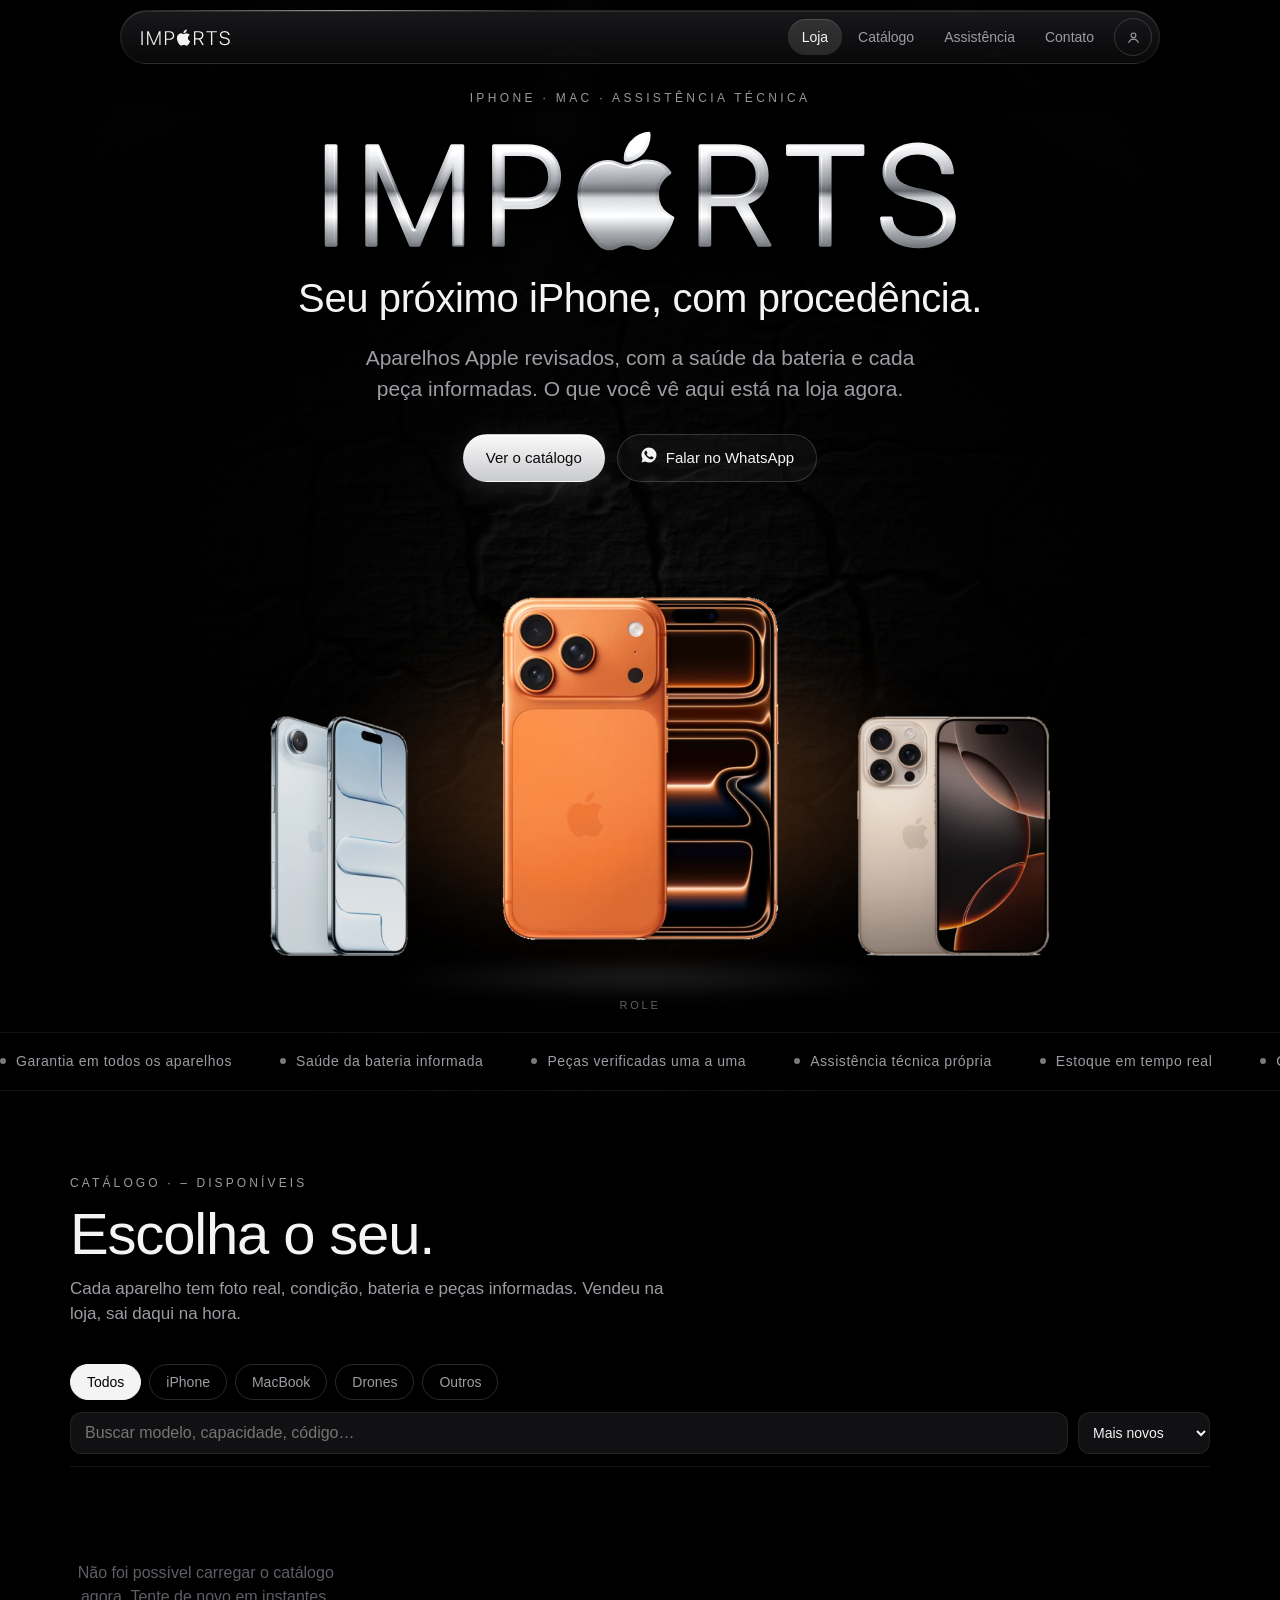
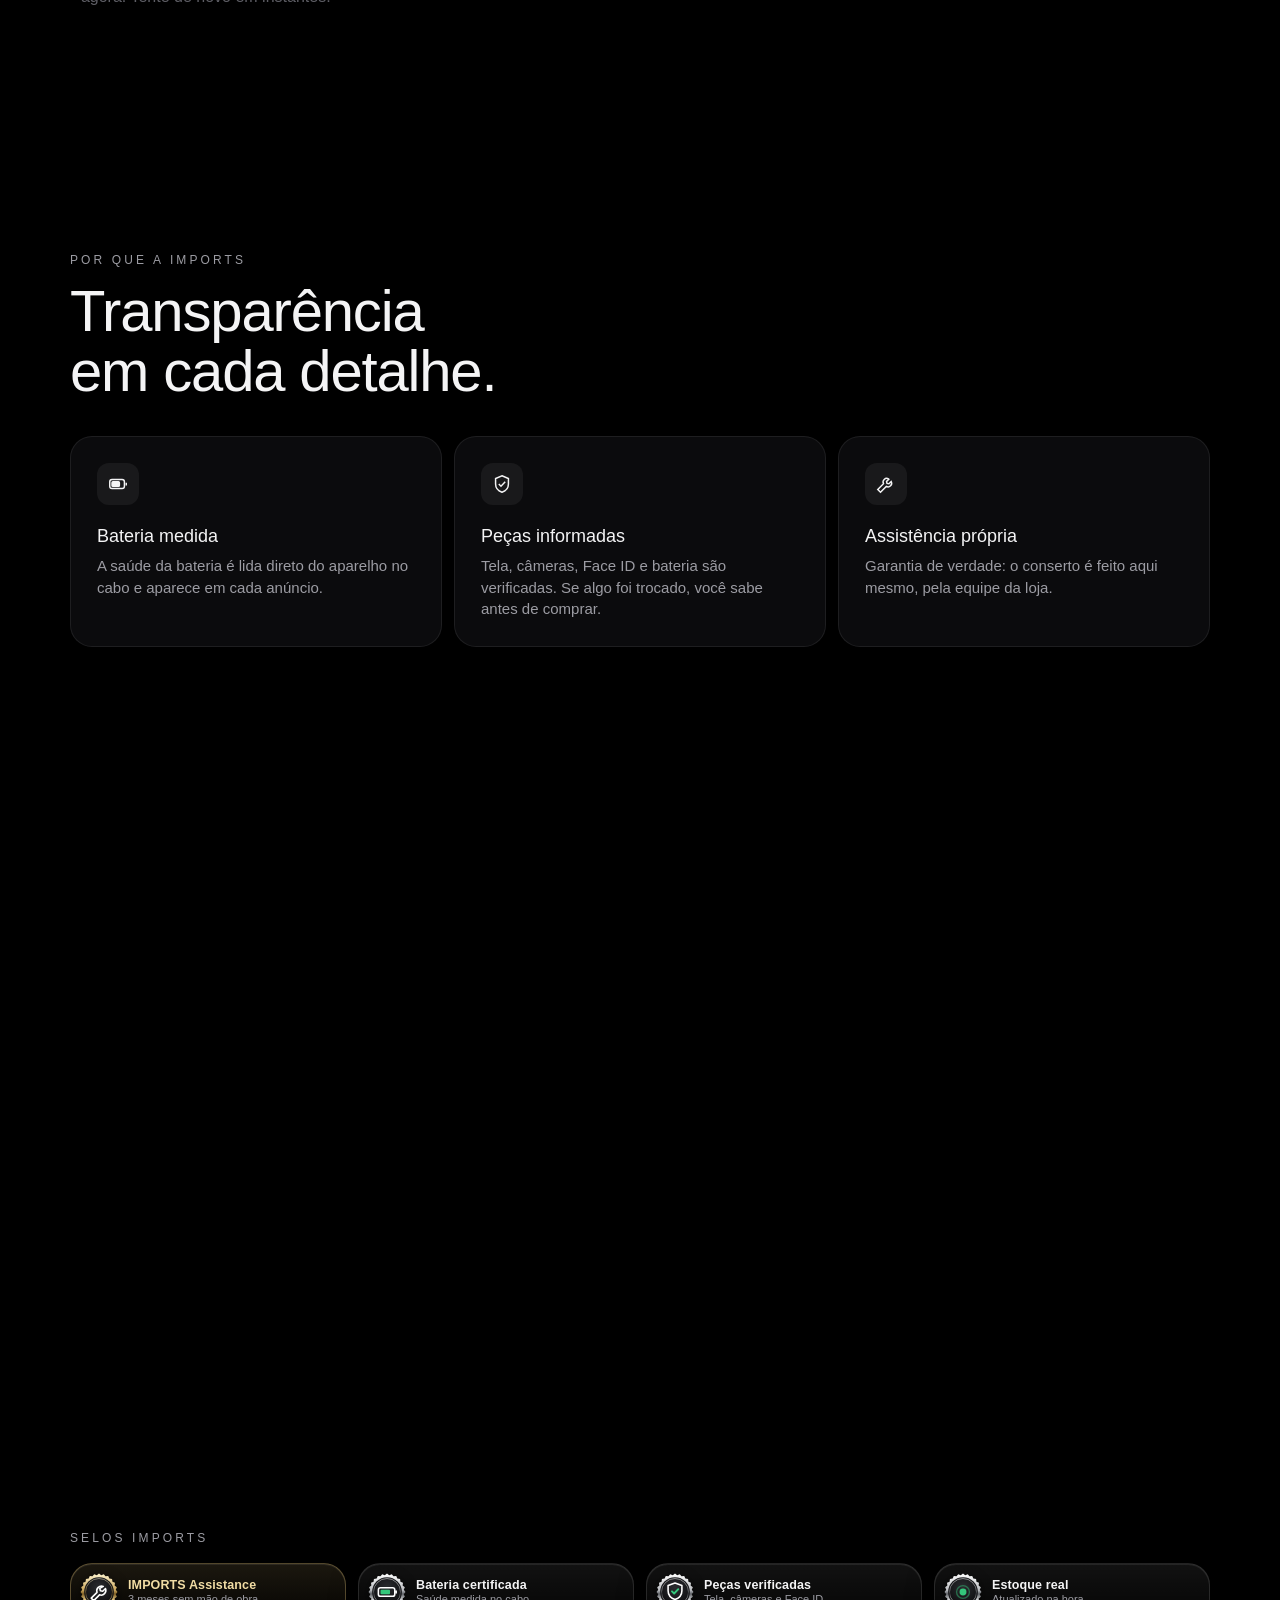
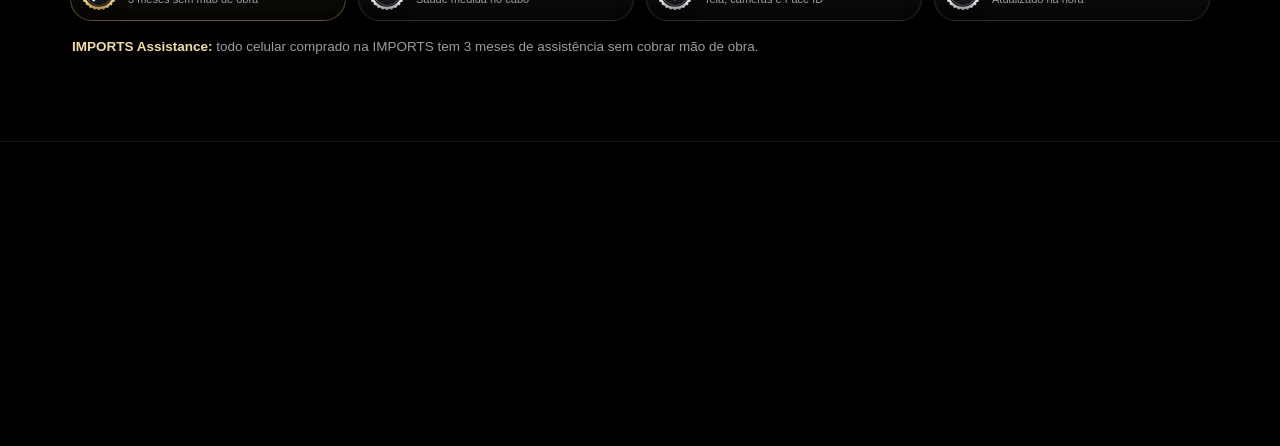
==== commit 1e7c4a11: "Abertura: cortina só sai no fim do zoom Co-Authored-By: Claude Opus 5.5 <noreply@anthropic.com>" ====
--- a/index.html
+++ b/index.html
@@ -18,9 +18,9 @@
 <link rel="preload" as="image" href="img/pedra.webp" media="(min-width: 721px)">
 <link rel="apple-touch-icon" href="img/icon.png">
 <script>/* abertura da marca: só na primeira tela de cada visita */try{if(!sessionStorage.getItem("imprts.intro")&&!matchMedia("(prefers-reduced-motion: reduce)").matches){document.documentElement.classList.add("intro");sessionStorage.setItem("imprts.intro","1")}}catch(e){}</script>
-<link rel="stylesheet" href="assets/style.css?v=1791127529">
-<script src="assets/config.js?v=1791127529"></script>
-<script src="assets/app.js?v=1791127529" defer blocking="render"></script>
+<link rel="stylesheet" href="assets/style.css?v=1791127712">
+<script src="assets/config.js?v=1791127712"></script>
+<script src="assets/app.js?v=1791127712" defer blocking="render"></script>
 </head>
 <body data-page="home">
 <div class="intro-curtain" aria-hidden="true"><div class="zoom"><svg viewBox="-2 -2 449.64 85.73">
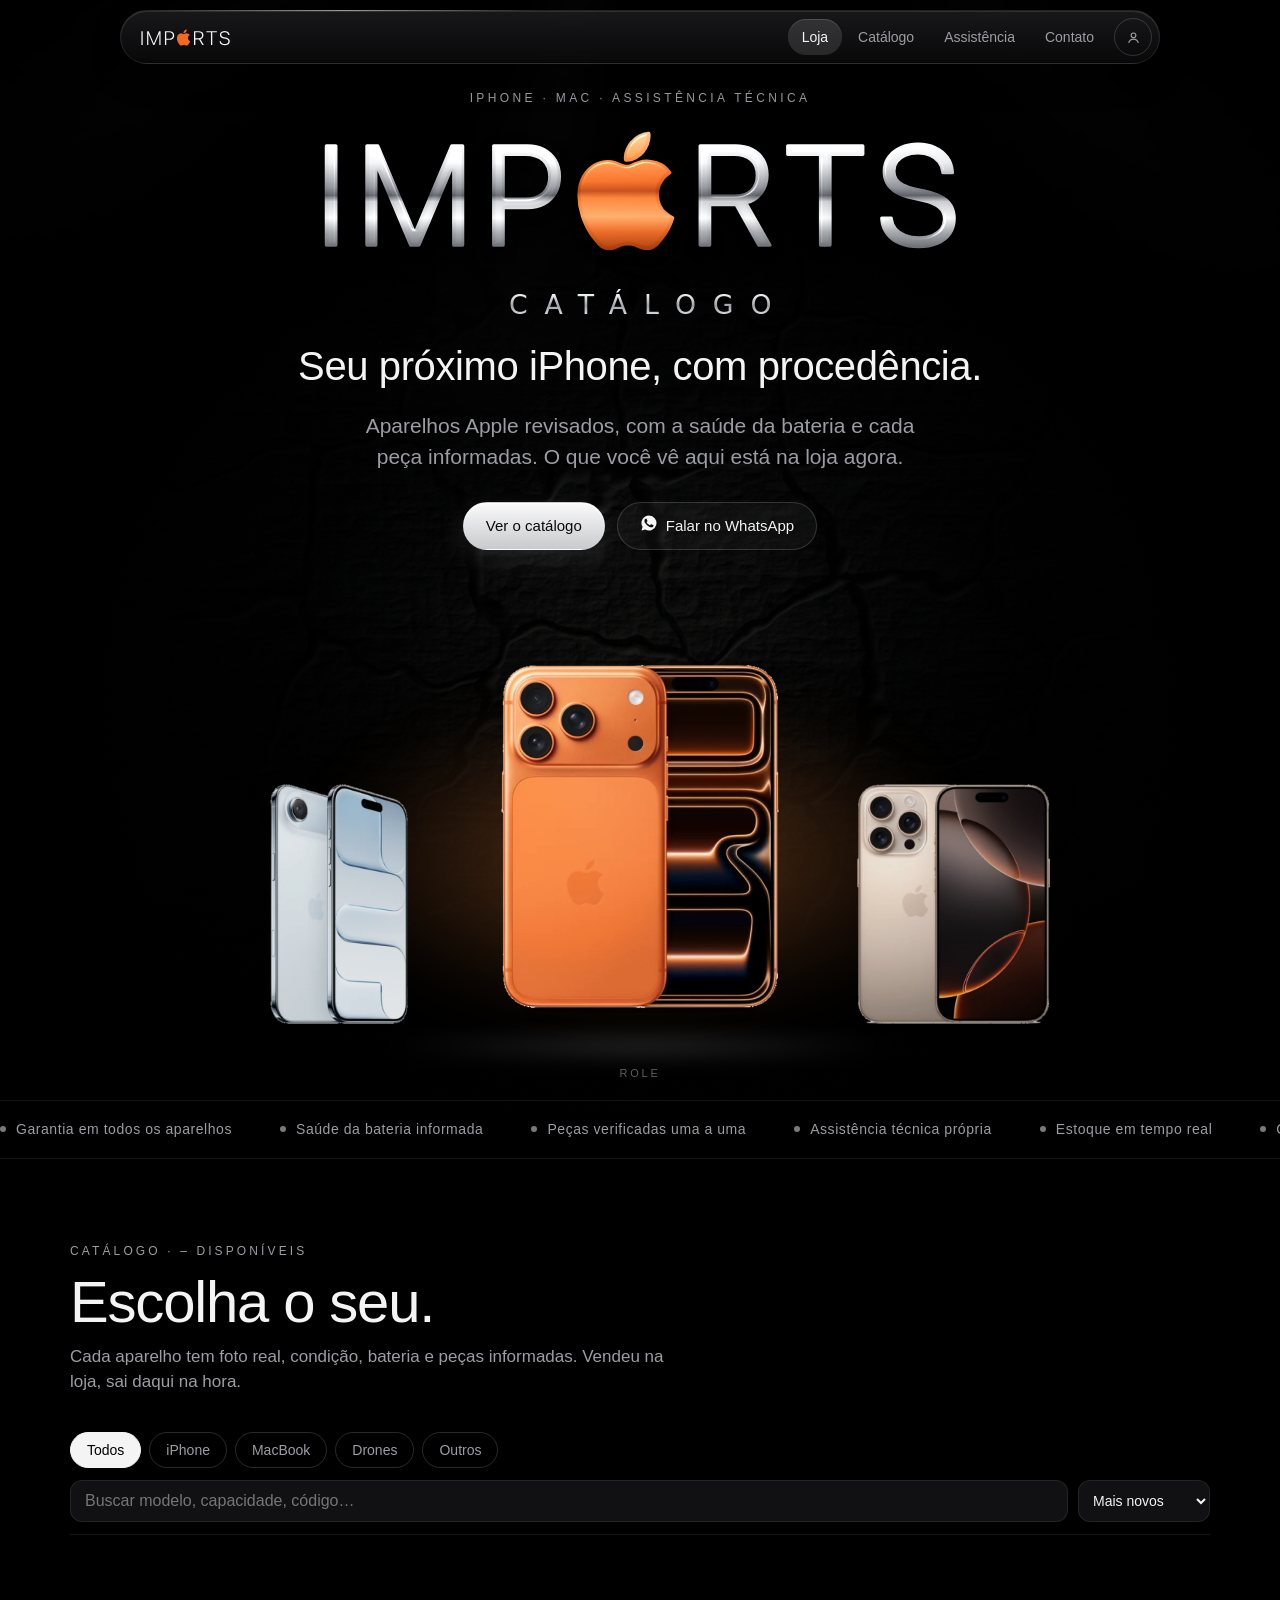
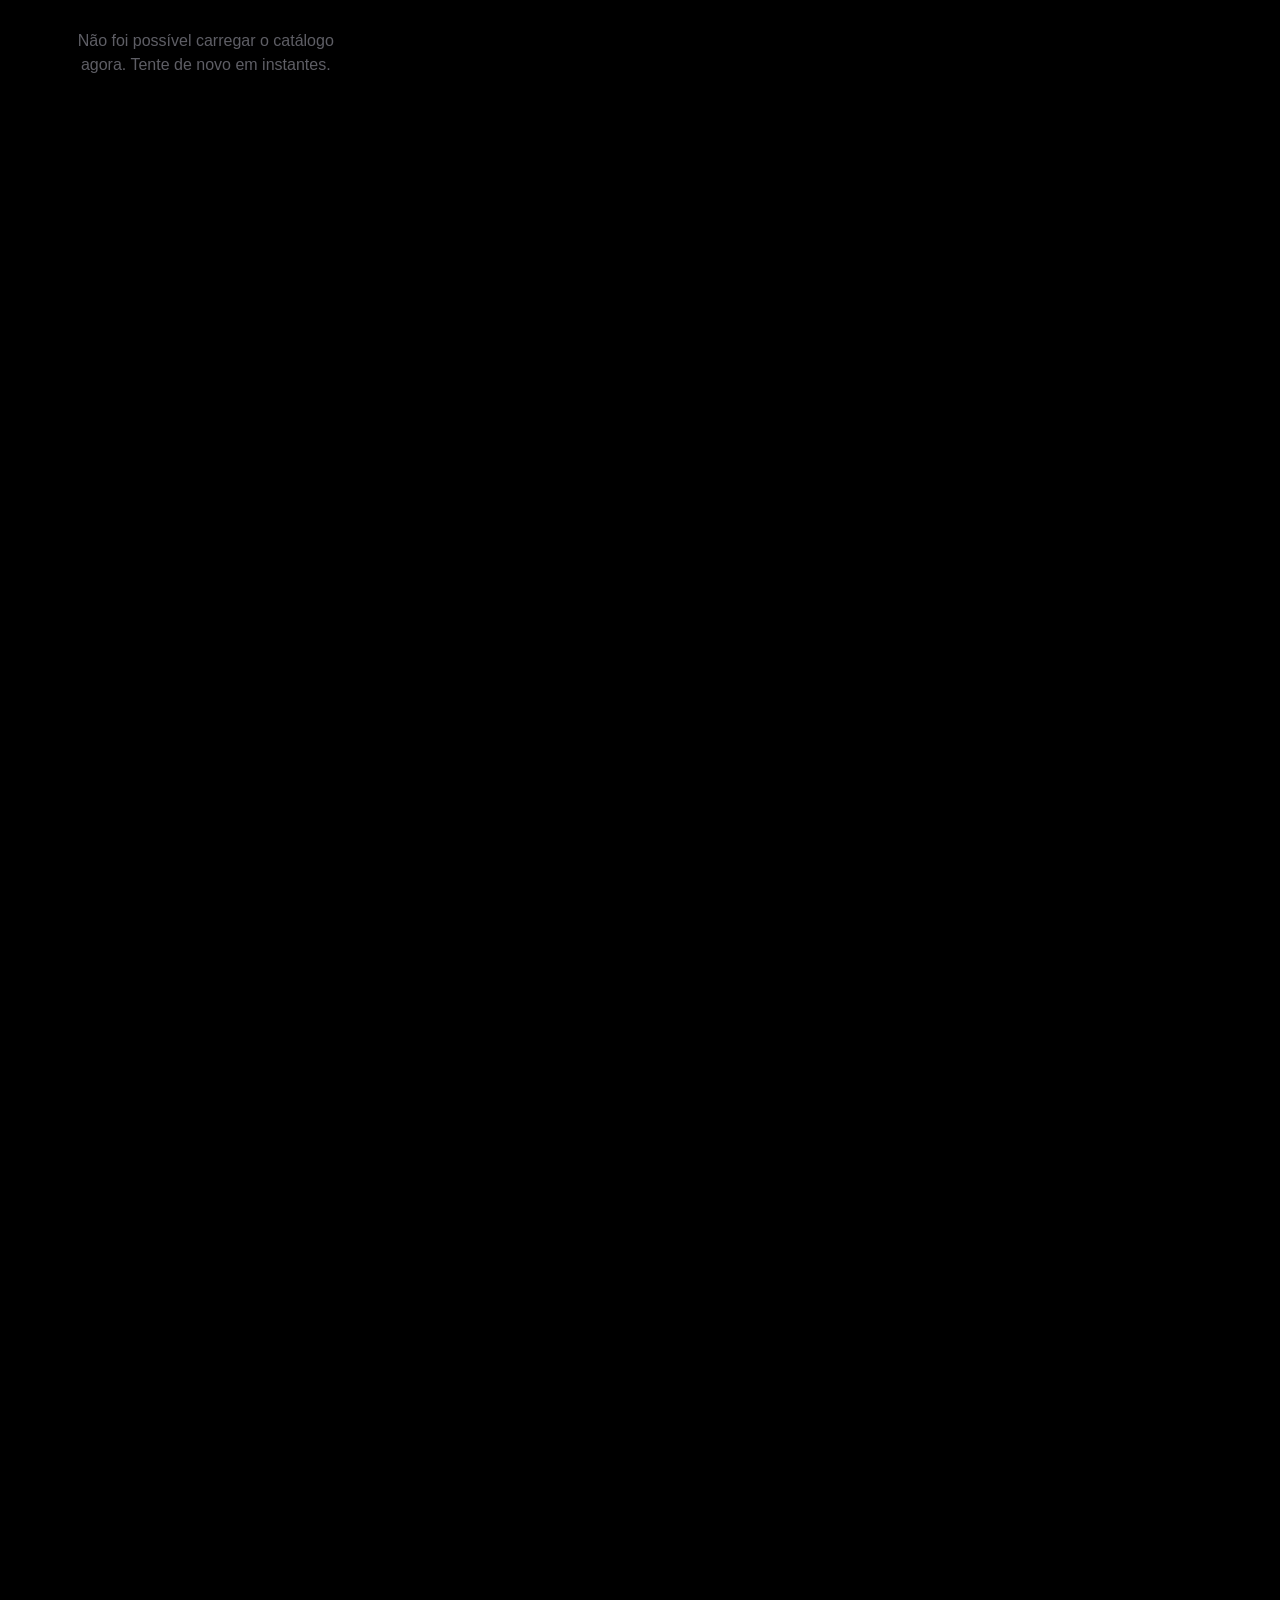
==== commit 3b623d5f: "Catálogo: logo com a maçã laranja-cósmico e "CATÁLOGO" embaixo O logo do sistema (Mac e /sistema) co" ====
--- a/index.html
+++ b/index.html
@@ -18,7 +18,7 @@
 <link rel="preload" as="image" href="img/pedra.webp" media="(min-width: 721px)">
 <link rel="apple-touch-icon" href="img/icon.png">
 <script>/* abertura da marca: só na primeira tela de cada visita */try{if(!sessionStorage.getItem("imprts.intro")&&!matchMedia("(prefers-reduced-motion: reduce)").matches){document.documentElement.classList.add("intro");sessionStorage.setItem("imprts.intro","1")}}catch(e){}</script>
-<link rel="stylesheet" href="assets/style.css?v=1791127712">
+<link rel="stylesheet" href="assets/style.css?v=1791577758">
 <script src="assets/config.js?v=1791127712"></script>
 <script src="assets/app.js?v=1791127712" defer blocking="render"></script>
 </head>
@@ -28,23 +28,23 @@
 <linearGradient id="intro-chrome" x1="0" y1="0" x2="0" y2="82" gradientUnits="userSpaceOnUse"><stop offset="0" stop-color="#fff"/><stop offset=".42" stop-color="#8d9096"/><stop offset=".5" stop-color="#5d6066"/><stop offset=".72" stop-color="#f5f6f7"/><stop offset="1" stop-color="#8d9096"/></linearGradient>
 <linearGradient id="intro-shine" x1="0" y1="0" x2="1" y2="0"><stop offset=".4" stop-color="#fff" stop-opacity="0"/><stop offset=".5" stop-color="#fff" stop-opacity=".8"/><stop offset=".6" stop-color="#fff" stop-opacity="0"/>
 <animateTransform attributeName="gradientTransform" type="translate" values="-1 0;1 0" dur="1.1s" begin=".2s" fill="freeze"/></linearGradient>
-<clipPath id="intro-logo"><path d="M0.00 79.27L0.00 8.81L6.64 8.81L6.64 79.27ZM28.78 79.27L28.78 8.81L36.40 8.81L62.59 70.90L62.85 70.90L89.03 8.81L96.65 8.81L96.65 79.27L90.41 79.27L90.41 21.30L87.24 21.30L94.72 10.33L65.61 79.27L59.82 79.27L30.72 10.33L38.19 21.30L35.02 21.30L35.02 79.27ZM122.12 52.69L122.12 46.75L141.22 46.75Q149.39 46.75 154.00 42.49Q158.61 38.23 158.61 30.79L158.61 30.69Q158.61 23.20 154.00 18.97Q149.39 14.74 141.22 14.74L122.12 14.74L122.12 8.81L142.76 8.81Q149.49 8.81 154.57 11.52Q159.65 14.24 162.51 19.16Q165.38 24.07 165.38 30.63L165.38 30.72Q165.38 37.27 162.51 42.22Q159.65 47.17 154.57 49.93Q149.49 52.69 142.76 52.69ZM118.80 79.27L118.80 8.81L125.43 8.81L125.43 79.27ZM265.40 79.27L265.40 8.81L290.26 8.81Q297.14 8.81 302.19 11.34Q307.25 13.88 310.01 18.51Q312.78 23.13 312.78 29.42L312.78 29.52Q312.78 36.95 308.76 42.21Q304.74 47.47 297.68 49.34L314.78 79.27L307.01 79.27L290.82 50.37Q290.50 50.39 290.10 50.40Q289.70 50.42 289.36 50.42L272.03 50.42L272.03 79.27ZM272.03 44.51L289.73 44.51Q297.40 44.51 301.68 40.61Q305.95 36.70 305.95 29.65L305.95 29.55Q305.95 22.58 301.55 18.66Q297.15 14.74 289.46 14.74L272.03 14.74ZM350.84 79.27L350.84 14.81L327.55 14.81L327.55 8.81L380.77 8.81L380.77 14.81L357.48 14.81L357.48 79.27ZM420.32 80.38Q412.86 80.38 407.17 77.99Q401.47 75.61 398.13 71.22Q394.79 66.84 394.35 60.89L394.31 60.22L400.94 60.22L401.02 60.89Q401.53 64.95 404.07 67.95Q406.62 70.95 410.86 72.59Q415.10 74.24 420.66 74.24Q426.18 74.24 430.27 72.59Q434.36 70.94 436.62 67.91Q438.87 64.88 438.87 60.82L438.87 60.77Q438.87 55.56 435.32 52.47Q431.77 49.37 423.60 47.53L415.88 45.80Q409.06 44.27 404.68 41.74Q400.30 39.20 398.18 35.51Q396.06 31.81 396.06 26.82L396.06 26.76Q396.10 21.16 399.19 16.88Q402.28 12.59 407.69 10.14Q413.10 7.70 420.05 7.70Q426.86 7.70 432.19 10.15Q437.52 12.60 440.71 16.98Q443.90 21.37 444.32 27.16L444.37 27.85L437.74 27.85L437.65 27.20Q437.15 23.05 434.82 20.07Q432.49 17.09 428.69 15.46Q424.89 13.83 419.89 13.83Q414.81 13.83 410.97 15.44Q407.12 17.05 404.98 19.91Q402.83 22.77 402.83 26.59L402.83 26.66Q402.83 29.94 404.40 32.41Q405.98 34.89 409.25 36.62Q412.53 38.35 417.65 39.51L425.37 41.23Q432.58 42.83 437.04 45.35Q441.50 47.87 443.57 51.57Q445.64 55.27 445.64 60.47L445.64 60.52Q445.64 66.56 442.54 71.02Q439.44 75.49 433.75 77.93Q428.06 80.38 420.32 80.38Z"/></clipPath>
+<linearGradient id="intro-laranja" x1="0" y1="0" x2="0" y2="1"><stop offset="0" stop-color="#ffc08f"/><stop offset="0.18" stop-color="#ff9b52"/><stop offset="0.42" stop-color="#e8641f"/><stop offset="0.5" stop-color="#b8440f"/><stop offset="0.56" stop-color="#f07a2e"/><stop offset="0.72" stop-color="#ffa463"/><stop offset="0.86" stop-color="#e0611f"/><stop offset="1" stop-color="#a83d0c"/></linearGradient><clipPath id="intro-logo"><path d="M0.00 79.27L0.00 8.81L6.64 8.81L6.64 79.27ZM28.78 79.27L28.78 8.81L36.40 8.81L62.59 70.90L62.85 70.90L89.03 8.81L96.65 8.81L96.65 79.27L90.41 79.27L90.41 21.30L87.24 21.30L94.72 10.33L65.61 79.27L59.82 79.27L30.72 10.33L38.19 21.30L35.02 21.30L35.02 79.27ZM122.12 52.69L122.12 46.75L141.22 46.75Q149.39 46.75 154.00 42.49Q158.61 38.23 158.61 30.79L158.61 30.69Q158.61 23.20 154.00 18.97Q149.39 14.74 141.22 14.74L122.12 14.74L122.12 8.81L142.76 8.81Q149.49 8.81 154.57 11.52Q159.65 14.24 162.51 19.16Q165.38 24.07 165.38 30.63L165.38 30.72Q165.38 37.27 162.51 42.22Q159.65 47.17 154.57 49.93Q149.49 52.69 142.76 52.69ZM118.80 79.27L118.80 8.81L125.43 8.81L125.43 79.27ZM265.40 79.27L265.40 8.81L290.26 8.81Q297.14 8.81 302.19 11.34Q307.25 13.88 310.01 18.51Q312.78 23.13 312.78 29.42L312.78 29.52Q312.78 36.95 308.76 42.21Q304.74 47.47 297.68 49.34L314.78 79.27L307.01 79.27L290.82 50.37Q290.50 50.39 290.10 50.40Q289.70 50.42 289.36 50.42L272.03 50.42L272.03 79.27ZM272.03 44.51L289.73 44.51Q297.40 44.51 301.68 40.61Q305.95 36.70 305.95 29.65L305.95 29.55Q305.95 22.58 301.55 18.66Q297.15 14.74 289.46 14.74L272.03 14.74ZM350.84 79.27L350.84 14.81L327.55 14.81L327.55 8.81L380.77 8.81L380.77 14.81L357.48 14.81L357.48 79.27ZM420.32 80.38Q412.86 80.38 407.17 77.99Q401.47 75.61 398.13 71.22Q394.79 66.84 394.35 60.89L394.31 60.22L400.94 60.22L401.02 60.89Q401.53 64.95 404.07 67.95Q406.62 70.95 410.86 72.59Q415.10 74.24 420.66 74.24Q426.18 74.24 430.27 72.59Q434.36 70.94 436.62 67.91Q438.87 64.88 438.87 60.82L438.87 60.77Q438.87 55.56 435.32 52.47Q431.77 49.37 423.60 47.53L415.88 45.80Q409.06 44.27 404.68 41.74Q400.30 39.20 398.18 35.51Q396.06 31.81 396.06 26.82L396.06 26.76Q396.10 21.16 399.19 16.88Q402.28 12.59 407.69 10.14Q413.10 7.70 420.05 7.70Q426.86 7.70 432.19 10.15Q437.52 12.60 440.71 16.98Q443.90 21.37 444.32 27.16L444.37 27.85L437.74 27.85L437.65 27.20Q437.15 23.05 434.82 20.07Q432.49 17.09 428.69 15.46Q424.89 13.83 419.89 13.83Q414.81 13.83 410.97 15.44Q407.12 17.05 404.98 19.91Q402.83 22.77 402.83 26.59L402.83 26.66Q402.83 29.94 404.40 32.41Q405.98 34.89 409.25 36.62Q412.53 38.35 417.65 39.51L425.37 41.23Q432.58 42.83 437.04 45.35Q441.50 47.87 443.57 51.57Q445.64 55.27 445.64 60.47L445.64 60.52Q445.64 66.56 442.54 71.02Q439.44 75.49 433.75 77.93Q428.06 80.38 420.32 80.38Z"/></clipPath>
 </defs>
 <path class="wall" fill="#000" fill-rule="evenodd" d="M-30000 -30000H30000V30000H-30000ZM227.54 19.76Q228.70 19.76 231.49 20.13Q234.28 20.50 237.63 22.21Q240.98 23.92 243.71 27.88Q243.56 28.03 242.19 29.01Q240.82 29.98 239.13 31.86Q237.44 33.73 236.18 36.60Q234.91 39.47 234.91 43.42Q234.91 47.95 236.52 51.12Q238.13 54.28 240.26 56.20Q242.40 58.12 244.06 59.02Q245.72 59.92 245.82 59.97Q245.77 60.18 244.48 63.71Q243.19 67.24 240.24 71.56Q237.66 75.30 234.68 78.47Q231.70 81.63 227.54 81.63Q224.74 81.63 222.95 80.81Q221.16 79.99 219.26 79.18Q217.37 78.36 214.15 78.36Q211.04 78.36 208.96 79.20Q206.88 80.05 205.01 80.89Q203.14 81.73 200.61 81.73Q196.76 81.73 193.86 78.68Q190.97 75.62 187.91 71.35Q184.38 66.29 181.88 58.99Q179.37 51.70 179.37 44.27Q179.37 36.31 182.38 30.91Q185.38 25.51 190.10 22.74Q194.81 19.97 199.87 19.97Q202.56 19.97 204.93 20.84Q207.30 21.71 209.38 22.61Q211.46 23.50 213.15 23.50Q214.78 23.50 216.95 22.55Q219.11 21.61 221.79 20.68Q224.48 19.76 227.54 19.76ZM224.64 13.07Q222.58 15.55 219.47 17.21Q216.37 18.87 213.57 18.87Q212.99 18.87 212.47 18.76Q212.41 18.60 212.36 18.18Q212.31 17.76 212.31 17.28Q212.31 14.12 213.68 11.15Q215.05 8.17 216.79 6.22Q219.00 3.58 222.37 1.84Q225.75 0.11 228.80 0.00Q228.96 0.68 228.96 1.63Q228.96 4.80 227.75 7.77Q226.54 10.75 224.64 13.07Z"/>
 <path class="plug" fill="#000" d="M227.54 19.76Q228.70 19.76 231.49 20.13Q234.28 20.50 237.63 22.21Q240.98 23.92 243.71 27.88Q243.56 28.03 242.19 29.01Q240.82 29.98 239.13 31.86Q237.44 33.73 236.18 36.60Q234.91 39.47 234.91 43.42Q234.91 47.95 236.52 51.12Q238.13 54.28 240.26 56.20Q242.40 58.12 244.06 59.02Q245.72 59.92 245.82 59.97Q245.77 60.18 244.48 63.71Q243.19 67.24 240.24 71.56Q237.66 75.30 234.68 78.47Q231.70 81.63 227.54 81.63Q224.74 81.63 222.95 80.81Q221.16 79.99 219.26 79.18Q217.37 78.36 214.15 78.36Q211.04 78.36 208.96 79.20Q206.88 80.05 205.01 80.89Q203.14 81.73 200.61 81.73Q196.76 81.73 193.86 78.68Q190.97 75.62 187.91 71.35Q184.38 66.29 181.88 58.99Q179.37 51.70 179.37 44.27Q179.37 36.31 182.38 30.91Q185.38 25.51 190.10 22.74Q194.81 19.97 199.87 19.97Q202.56 19.97 204.93 20.84Q207.30 21.71 209.38 22.61Q211.46 23.50 213.15 23.50Q214.78 23.50 216.95 22.55Q219.11 21.61 221.79 20.68Q224.48 19.76 227.54 19.76ZM224.64 13.07Q222.58 15.55 219.47 17.21Q216.37 18.87 213.57 18.87Q212.99 18.87 212.47 18.76Q212.41 18.60 212.36 18.18Q212.31 17.76 212.31 17.28Q212.31 14.12 213.68 11.15Q215.05 8.17 216.79 6.22Q219.00 3.58 222.37 1.84Q225.75 0.11 228.80 0.00Q228.96 0.68 228.96 1.63Q228.96 4.80 227.75 7.77Q226.54 10.75 224.64 13.07Z"/>
-<g class="ink"><path fill="url(#intro-chrome)" d="M0.00 79.27L0.00 8.81L6.64 8.81L6.64 79.27ZM28.78 79.27L28.78 8.81L36.40 8.81L62.59 70.90L62.85 70.90L89.03 8.81L96.65 8.81L96.65 79.27L90.41 79.27L90.41 21.30L87.24 21.30L94.72 10.33L65.61 79.27L59.82 79.27L30.72 10.33L38.19 21.30L35.02 21.30L35.02 79.27ZM122.12 52.69L122.12 46.75L141.22 46.75Q149.39 46.75 154.00 42.49Q158.61 38.23 158.61 30.79L158.61 30.69Q158.61 23.20 154.00 18.97Q149.39 14.74 141.22 14.74L122.12 14.74L122.12 8.81L142.76 8.81Q149.49 8.81 154.57 11.52Q159.65 14.24 162.51 19.16Q165.38 24.07 165.38 30.63L165.38 30.72Q165.38 37.27 162.51 42.22Q159.65 47.17 154.57 49.93Q149.49 52.69 142.76 52.69ZM118.80 79.27L118.80 8.81L125.43 8.81L125.43 79.27ZM265.40 79.27L265.40 8.81L290.26 8.81Q297.14 8.81 302.19 11.34Q307.25 13.88 310.01 18.51Q312.78 23.13 312.78 29.42L312.78 29.52Q312.78 36.95 308.76 42.21Q304.74 47.47 297.68 49.34L314.78 79.27L307.01 79.27L290.82 50.37Q290.50 50.39 290.10 50.40Q289.70 50.42 289.36 50.42L272.03 50.42L272.03 79.27ZM272.03 44.51L289.73 44.51Q297.40 44.51 301.68 40.61Q305.95 36.70 305.95 29.65L305.95 29.55Q305.95 22.58 301.55 18.66Q297.15 14.74 289.46 14.74L272.03 14.74ZM350.84 79.27L350.84 14.81L327.55 14.81L327.55 8.81L380.77 8.81L380.77 14.81L357.48 14.81L357.48 79.27ZM420.32 80.38Q412.86 80.38 407.17 77.99Q401.47 75.61 398.13 71.22Q394.79 66.84 394.35 60.89L394.31 60.22L400.94 60.22L401.02 60.89Q401.53 64.95 404.07 67.95Q406.62 70.95 410.86 72.59Q415.10 74.24 420.66 74.24Q426.18 74.24 430.27 72.59Q434.36 70.94 436.62 67.91Q438.87 64.88 438.87 60.82L438.87 60.77Q438.87 55.56 435.32 52.47Q431.77 49.37 423.60 47.53L415.88 45.80Q409.06 44.27 404.68 41.74Q400.30 39.20 398.18 35.51Q396.06 31.81 396.06 26.82L396.06 26.76Q396.10 21.16 399.19 16.88Q402.28 12.59 407.69 10.14Q413.10 7.70 420.05 7.70Q426.86 7.70 432.19 10.15Q437.52 12.60 440.71 16.98Q443.90 21.37 444.32 27.16L444.37 27.85L437.74 27.85L437.65 27.20Q437.15 23.05 434.82 20.07Q432.49 17.09 428.69 15.46Q424.89 13.83 419.89 13.83Q414.81 13.83 410.97 15.44Q407.12 17.05 404.98 19.91Q402.83 22.77 402.83 26.59L402.83 26.66Q402.83 29.94 404.40 32.41Q405.98 34.89 409.25 36.62Q412.53 38.35 417.65 39.51L425.37 41.23Q432.58 42.83 437.04 45.35Q441.50 47.87 443.57 51.57Q445.64 55.27 445.64 60.47L445.64 60.52Q445.64 66.56 442.54 71.02Q439.44 75.49 433.75 77.93Q428.06 80.38 420.32 80.38Z"/><path class="silver" fill="url(#intro-chrome)" d="M227.54 19.76Q228.70 19.76 231.49 20.13Q234.28 20.50 237.63 22.21Q240.98 23.92 243.71 27.88Q243.56 28.03 242.19 29.01Q240.82 29.98 239.13 31.86Q237.44 33.73 236.18 36.60Q234.91 39.47 234.91 43.42Q234.91 47.95 236.52 51.12Q238.13 54.28 240.26 56.20Q242.40 58.12 244.06 59.02Q245.72 59.92 245.82 59.97Q245.77 60.18 244.48 63.71Q243.19 67.24 240.24 71.56Q237.66 75.30 234.68 78.47Q231.70 81.63 227.54 81.63Q224.74 81.63 222.95 80.81Q221.16 79.99 219.26 79.18Q217.37 78.36 214.15 78.36Q211.04 78.36 208.96 79.20Q206.88 80.05 205.01 80.89Q203.14 81.73 200.61 81.73Q196.76 81.73 193.86 78.68Q190.97 75.62 187.91 71.35Q184.38 66.29 181.88 58.99Q179.37 51.70 179.37 44.27Q179.37 36.31 182.38 30.91Q185.38 25.51 190.10 22.74Q194.81 19.97 199.87 19.97Q202.56 19.97 204.93 20.84Q207.30 21.71 209.38 22.61Q211.46 23.50 213.15 23.50Q214.78 23.50 216.95 22.55Q219.11 21.61 221.79 20.68Q224.48 19.76 227.54 19.76ZM224.64 13.07Q222.58 15.55 219.47 17.21Q216.37 18.87 213.57 18.87Q212.99 18.87 212.47 18.76Q212.41 18.60 212.36 18.18Q212.31 17.76 212.31 17.28Q212.31 14.12 213.68 11.15Q215.05 8.17 216.79 6.22Q219.00 3.58 222.37 1.84Q225.75 0.11 228.80 0.00Q228.96 0.68 228.96 1.63Q228.96 4.80 227.75 7.77Q226.54 10.75 224.64 13.07Z"/>
+<g class="ink"><path fill="url(#intro-chrome)" d="M0.00 79.27L0.00 8.81L6.64 8.81L6.64 79.27ZM28.78 79.27L28.78 8.81L36.40 8.81L62.59 70.90L62.85 70.90L89.03 8.81L96.65 8.81L96.65 79.27L90.41 79.27L90.41 21.30L87.24 21.30L94.72 10.33L65.61 79.27L59.82 79.27L30.72 10.33L38.19 21.30L35.02 21.30L35.02 79.27ZM122.12 52.69L122.12 46.75L141.22 46.75Q149.39 46.75 154.00 42.49Q158.61 38.23 158.61 30.79L158.61 30.69Q158.61 23.20 154.00 18.97Q149.39 14.74 141.22 14.74L122.12 14.74L122.12 8.81L142.76 8.81Q149.49 8.81 154.57 11.52Q159.65 14.24 162.51 19.16Q165.38 24.07 165.38 30.63L165.38 30.72Q165.38 37.27 162.51 42.22Q159.65 47.17 154.57 49.93Q149.49 52.69 142.76 52.69ZM118.80 79.27L118.80 8.81L125.43 8.81L125.43 79.27ZM265.40 79.27L265.40 8.81L290.26 8.81Q297.14 8.81 302.19 11.34Q307.25 13.88 310.01 18.51Q312.78 23.13 312.78 29.42L312.78 29.52Q312.78 36.95 308.76 42.21Q304.74 47.47 297.68 49.34L314.78 79.27L307.01 79.27L290.82 50.37Q290.50 50.39 290.10 50.40Q289.70 50.42 289.36 50.42L272.03 50.42L272.03 79.27ZM272.03 44.51L289.73 44.51Q297.40 44.51 301.68 40.61Q305.95 36.70 305.95 29.65L305.95 29.55Q305.95 22.58 301.55 18.66Q297.15 14.74 289.46 14.74L272.03 14.74ZM350.84 79.27L350.84 14.81L327.55 14.81L327.55 8.81L380.77 8.81L380.77 14.81L357.48 14.81L357.48 79.27ZM420.32 80.38Q412.86 80.38 407.17 77.99Q401.47 75.61 398.13 71.22Q394.79 66.84 394.35 60.89L394.31 60.22L400.94 60.22L401.02 60.89Q401.53 64.95 404.07 67.95Q406.62 70.95 410.86 72.59Q415.10 74.24 420.66 74.24Q426.18 74.24 430.27 72.59Q434.36 70.94 436.62 67.91Q438.87 64.88 438.87 60.82L438.87 60.77Q438.87 55.56 435.32 52.47Q431.77 49.37 423.60 47.53L415.88 45.80Q409.06 44.27 404.68 41.74Q400.30 39.20 398.18 35.51Q396.06 31.81 396.06 26.82L396.06 26.76Q396.10 21.16 399.19 16.88Q402.28 12.59 407.69 10.14Q413.10 7.70 420.05 7.70Q426.86 7.70 432.19 10.15Q437.52 12.60 440.71 16.98Q443.90 21.37 444.32 27.16L444.37 27.85L437.74 27.85L437.65 27.20Q437.15 23.05 434.82 20.07Q432.49 17.09 428.69 15.46Q424.89 13.83 419.89 13.83Q414.81 13.83 410.97 15.44Q407.12 17.05 404.98 19.91Q402.83 22.77 402.83 26.59L402.83 26.66Q402.83 29.94 404.40 32.41Q405.98 34.89 409.25 36.62Q412.53 38.35 417.65 39.51L425.37 41.23Q432.58 42.83 437.04 45.35Q441.50 47.87 443.57 51.57Q445.64 55.27 445.64 60.47L445.64 60.52Q445.64 66.56 442.54 71.02Q439.44 75.49 433.75 77.93Q428.06 80.38 420.32 80.38Z"/><path class="silver" fill="url(#intro-laranja)" d="M227.54 19.76Q228.70 19.76 231.49 20.13Q234.28 20.50 237.63 22.21Q240.98 23.92 243.71 27.88Q243.56 28.03 242.19 29.01Q240.82 29.98 239.13 31.86Q237.44 33.73 236.18 36.60Q234.91 39.47 234.91 43.42Q234.91 47.95 236.52 51.12Q238.13 54.28 240.26 56.20Q242.40 58.12 244.06 59.02Q245.72 59.92 245.82 59.97Q245.77 60.18 244.48 63.71Q243.19 67.24 240.24 71.56Q237.66 75.30 234.68 78.47Q231.70 81.63 227.54 81.63Q224.74 81.63 222.95 80.81Q221.16 79.99 219.26 79.18Q217.37 78.36 214.15 78.36Q211.04 78.36 208.96 79.20Q206.88 80.05 205.01 80.89Q203.14 81.73 200.61 81.73Q196.76 81.73 193.86 78.68Q190.97 75.62 187.91 71.35Q184.38 66.29 181.88 58.99Q179.37 51.70 179.37 44.27Q179.37 36.31 182.38 30.91Q185.38 25.51 190.10 22.74Q194.81 19.97 199.87 19.97Q202.56 19.97 204.93 20.84Q207.30 21.71 209.38 22.61Q211.46 23.50 213.15 23.50Q214.78 23.50 216.95 22.55Q219.11 21.61 221.79 20.68Q224.48 19.76 227.54 19.76ZM224.64 13.07Q222.58 15.55 219.47 17.21Q216.37 18.87 213.57 18.87Q212.99 18.87 212.47 18.76Q212.41 18.60 212.36 18.18Q212.31 17.76 212.31 17.28Q212.31 14.12 213.68 11.15Q215.05 8.17 216.79 6.22Q219.00 3.58 222.37 1.84Q225.75 0.11 228.80 0.00Q228.96 0.68 228.96 1.63Q228.96 4.80 227.75 7.77Q226.54 10.75 224.64 13.07Z"/>
 <rect class="shine" clip-path="url(#intro-logo)" x="-2" y="-2" width="450" height="86" fill="url(#intro-shine)"/></g>
 </svg></div></div>
 <div class="cave" aria-hidden="true"><div class="cave-light"></div></div>
 <nav class="nav">
-  <a href="./" class="metal-text" style="color:var(--text)"><svg class="logo" viewBox="-2 -2 449.64 85.73" role="img" aria-label="IMPORTS"><path fill="currentColor" d="M0.00 79.27L0.00 8.81L6.64 8.81L6.64 79.27ZM28.78 79.27L28.78 8.81L36.40 8.81L62.59 70.90L62.85 70.90L89.03 8.81L96.65 8.81L96.65 79.27L90.41 79.27L90.41 21.30L87.24 21.30L94.72 10.33L65.61 79.27L59.82 79.27L30.72 10.33L38.19 21.30L35.02 21.30L35.02 79.27ZM122.12 52.69L122.12 46.75L141.22 46.75Q149.39 46.75 154.00 42.49Q158.61 38.23 158.61 30.79L158.61 30.69Q158.61 23.20 154.00 18.97Q149.39 14.74 141.22 14.74L122.12 14.74L122.12 8.81L142.76 8.81Q149.49 8.81 154.57 11.52Q159.65 14.24 162.51 19.16Q165.38 24.07 165.38 30.63L165.38 30.72Q165.38 37.27 162.51 42.22Q159.65 47.17 154.57 49.93Q149.49 52.69 142.76 52.69ZM118.80 79.27L118.80 8.81L125.43 8.81L125.43 79.27ZM265.40 79.27L265.40 8.81L290.26 8.81Q297.14 8.81 302.19 11.34Q307.25 13.88 310.01 18.51Q312.78 23.13 312.78 29.42L312.78 29.52Q312.78 36.95 308.76 42.21Q304.74 47.47 297.68 49.34L314.78 79.27L307.01 79.27L290.82 50.37Q290.50 50.39 290.10 50.40Q289.70 50.42 289.36 50.42L272.03 50.42L272.03 79.27ZM272.03 44.51L289.73 44.51Q297.40 44.51 301.68 40.61Q305.95 36.70 305.95 29.65L305.95 29.55Q305.95 22.58 301.55 18.66Q297.15 14.74 289.46 14.74L272.03 14.74ZM350.84 79.27L350.84 14.81L327.55 14.81L327.55 8.81L380.77 8.81L380.77 14.81L357.48 14.81L357.48 79.27ZM420.32 80.38Q412.86 80.38 407.17 77.99Q401.47 75.61 398.13 71.22Q394.79 66.84 394.35 60.89L394.31 60.22L400.94 60.22L401.02 60.89Q401.53 64.95 404.07 67.95Q406.62 70.95 410.86 72.59Q415.10 74.24 420.66 74.24Q426.18 74.24 430.27 72.59Q434.36 70.94 436.62 67.91Q438.87 64.88 438.87 60.82L438.87 60.77Q438.87 55.56 435.32 52.47Q431.77 49.37 423.60 47.53L415.88 45.80Q409.06 44.27 404.68 41.74Q400.30 39.20 398.18 35.51Q396.06 31.81 396.06 26.82L396.06 26.76Q396.10 21.16 399.19 16.88Q402.28 12.59 407.69 10.14Q413.10 7.70 420.05 7.70Q426.86 7.70 432.19 10.15Q437.52 12.60 440.71 16.98Q443.90 21.37 444.32 27.16L444.37 27.85L437.74 27.85L437.65 27.20Q437.15 23.05 434.82 20.07Q432.49 17.09 428.69 15.46Q424.89 13.83 419.89 13.83Q414.81 13.83 410.97 15.44Q407.12 17.05 404.98 19.91Q402.83 22.77 402.83 26.59L402.83 26.66Q402.83 29.94 404.40 32.41Q405.98 34.89 409.25 36.62Q412.53 38.35 417.65 39.51L425.37 41.23Q432.58 42.83 437.04 45.35Q441.50 47.87 443.57 51.57Q445.64 55.27 445.64 60.47L445.64 60.52Q445.64 66.56 442.54 71.02Q439.44 75.49 433.75 77.93Q428.06 80.38 420.32 80.38ZM227.54 19.76Q228.70 19.76 231.49 20.13Q234.28 20.50 237.63 22.21Q240.98 23.92 243.71 27.88Q243.56 28.03 242.19 29.01Q240.82 29.98 239.13 31.86Q237.44 33.73 236.18 36.60Q234.91 39.47 234.91 43.42Q234.91 47.95 236.52 51.12Q238.13 54.28 240.26 56.20Q242.40 58.12 244.06 59.02Q245.72 59.92 245.82 59.97Q245.77 60.18 244.48 63.71Q243.19 67.24 240.24 71.56Q237.66 75.30 234.68 78.47Q231.70 81.63 227.54 81.63Q224.74 81.63 222.95 80.81Q221.16 79.99 219.26 79.18Q217.37 78.36 214.15 78.36Q211.04 78.36 208.96 79.20Q206.88 80.05 205.01 80.89Q203.14 81.73 200.61 81.73Q196.76 81.73 193.86 78.68Q190.97 75.62 187.91 71.35Q184.38 66.29 181.88 58.99Q179.37 51.70 179.37 44.27Q179.37 36.31 182.38 30.91Q185.38 25.51 190.10 22.74Q194.81 19.97 199.87 19.97Q202.56 19.97 204.93 20.84Q207.30 21.71 209.38 22.61Q211.46 23.50 213.15 23.50Q214.78 23.50 216.95 22.55Q219.11 21.61 221.79 20.68Q224.48 19.76 227.54 19.76ZM224.64 13.07Q222.58 15.55 219.47 17.21Q216.37 18.87 213.57 18.87Q212.99 18.87 212.47 18.76Q212.41 18.60 212.36 18.18Q212.31 17.76 212.31 17.28Q212.31 14.12 213.68 11.15Q215.05 8.17 216.79 6.22Q219.00 3.58 222.37 1.84Q225.75 0.11 228.80 0.00Q228.96 0.68 228.96 1.63Q228.96 4.80 227.75 7.77Q226.54 10.75 224.64 13.07Z"/></svg></a>
+  <a href="./" class="metal-text" style="color:var(--text)"><svg class="logo logo-cat" viewBox="-2 -2 449.64 85.73" role="img" aria-label="IMPORTS Catálogo"><path fill="currentColor" d="M0.00 79.27L0.00 8.81L6.64 8.81L6.64 79.27ZM28.78 79.27L28.78 8.81L36.40 8.81L62.59 70.90L62.85 70.90L89.03 8.81L96.65 8.81L96.65 79.27L90.41 79.27L90.41 21.30L87.24 21.30L94.72 10.33L65.61 79.27L59.82 79.27L30.72 10.33L38.19 21.30L35.02 21.30L35.02 79.27ZM122.12 52.69L122.12 46.75L141.22 46.75Q149.39 46.75 154.00 42.49Q158.61 38.23 158.61 30.79L158.61 30.69Q158.61 23.20 154.00 18.97Q149.39 14.74 141.22 14.74L122.12 14.74L122.12 8.81L142.76 8.81Q149.49 8.81 154.57 11.52Q159.65 14.24 162.51 19.16Q165.38 24.07 165.38 30.63L165.38 30.72Q165.38 37.27 162.51 42.22Q159.65 47.17 154.57 49.93Q149.49 52.69 142.76 52.69ZM118.80 79.27L118.80 8.81L125.43 8.81L125.43 79.27ZM265.40 79.27L265.40 8.81L290.26 8.81Q297.14 8.81 302.19 11.34Q307.25 13.88 310.01 18.51Q312.78 23.13 312.78 29.42L312.78 29.52Q312.78 36.95 308.76 42.21Q304.74 47.47 297.68 49.34L314.78 79.27L307.01 79.27L290.82 50.37Q290.50 50.39 290.10 50.40Q289.70 50.42 289.36 50.42L272.03 50.42L272.03 79.27ZM272.03 44.51L289.73 44.51Q297.40 44.51 301.68 40.61Q305.95 36.70 305.95 29.65L305.95 29.55Q305.95 22.58 301.55 18.66Q297.15 14.74 289.46 14.74L272.03 14.74ZM350.84 79.27L350.84 14.81L327.55 14.81L327.55 8.81L380.77 8.81L380.77 14.81L357.48 14.81L357.48 79.27ZM420.32 80.38Q412.86 80.38 407.17 77.99Q401.47 75.61 398.13 71.22Q394.79 66.84 394.35 60.89L394.31 60.22L400.94 60.22L401.02 60.89Q401.53 64.95 404.07 67.95Q406.62 70.95 410.86 72.59Q415.10 74.24 420.66 74.24Q426.18 74.24 430.27 72.59Q434.36 70.94 436.62 67.91Q438.87 64.88 438.87 60.82L438.87 60.77Q438.87 55.56 435.32 52.47Q431.77 49.37 423.60 47.53L415.88 45.80Q409.06 44.27 404.68 41.74Q400.30 39.20 398.18 35.51Q396.06 31.81 396.06 26.82L396.06 26.76Q396.10 21.16 399.19 16.88Q402.28 12.59 407.69 10.14Q413.10 7.70 420.05 7.70Q426.86 7.70 432.19 10.15Q437.52 12.60 440.71 16.98Q443.90 21.37 444.32 27.16L444.37 27.85L437.74 27.85L437.65 27.20Q437.15 23.05 434.82 20.07Q432.49 17.09 428.69 15.46Q424.89 13.83 419.89 13.83Q414.81 13.83 410.97 15.44Q407.12 17.05 404.98 19.91Q402.83 22.77 402.83 26.59L402.83 26.66Q402.83 29.94 404.40 32.41Q405.98 34.89 409.25 36.62Q412.53 38.35 417.65 39.51L425.37 41.23Q432.58 42.83 437.04 45.35Q441.50 47.87 443.57 51.57Q445.64 55.27 445.64 60.47L445.64 60.52Q445.64 66.56 442.54 71.02Q439.44 75.49 433.75 77.93Q428.06 80.38 420.32 80.38Z"/><path fill="#F26A21" d="M227.54 19.76Q228.70 19.76 231.49 20.13Q234.28 20.50 237.63 22.21Q240.98 23.92 243.71 27.88Q243.56 28.03 242.19 29.01Q240.82 29.98 239.13 31.86Q237.44 33.73 236.18 36.60Q234.91 39.47 234.91 43.42Q234.91 47.95 236.52 51.12Q238.13 54.28 240.26 56.20Q242.40 58.12 244.06 59.02Q245.72 59.92 245.82 59.97Q245.77 60.18 244.48 63.71Q243.19 67.24 240.24 71.56Q237.66 75.30 234.68 78.47Q231.70 81.63 227.54 81.63Q224.74 81.63 222.95 80.81Q221.16 79.99 219.26 79.18Q217.37 78.36 214.15 78.36Q211.04 78.36 208.96 79.20Q206.88 80.05 205.01 80.89Q203.14 81.73 200.61 81.73Q196.76 81.73 193.86 78.68Q190.97 75.62 187.91 71.35Q184.38 66.29 181.88 58.99Q179.37 51.70 179.37 44.27Q179.37 36.31 182.38 30.91Q185.38 25.51 190.10 22.74Q194.81 19.97 199.87 19.97Q202.56 19.97 204.93 20.84Q207.30 21.71 209.38 22.61Q211.46 23.50 213.15 23.50Q214.78 23.50 216.95 22.55Q219.11 21.61 221.79 20.68Q224.48 19.76 227.54 19.76ZM224.64 13.07Q222.58 15.55 219.47 17.21Q216.37 18.87 213.57 18.87Q212.99 18.87 212.47 18.76Q212.41 18.60 212.36 18.18Q212.31 17.76 212.31 17.28Q212.31 14.12 213.68 11.15Q215.05 8.17 216.79 6.22Q219.00 3.58 222.37 1.84Q225.75 0.11 228.80 0.00Q228.96 0.68 228.96 1.63Q228.96 4.80 227.75 7.77Q226.54 10.75 224.64 13.07Z"/></svg></a>
   <div class="nav-links"><a class="hide-m" href="./" aria-current="page">Loja</a><a href="./#catalogo">Catálogo</a><a href="assistencia.html">Assistência</a><a class="hide-m" href="#contato">Contato</a><button class="acct" data-conta aria-label="Sua conta"></button></div>
 </nav>
 <header class="hero">
   <div class="hero-inner wrap">
     <p class="eyebrow">iPhone · Mac · Assistência<span class="hide-m"> técnica</span></p>
     <div class="rays"></div>
-    <h1 class="hero-logo"><svg class="logo logo-hero" viewBox="-6 -6 457.64 93.73" role="img" aria-label="IMPORTS">
+    <h1 class="hero-logo"><svg class="logo logo-hero logo-cat" viewBox="-6 -6 457.64 142" role="img" aria-label="IMPORTS Catálogo">
 <defs>
 <linearGradient id="chrome" x1="0" y1="0" x2="0" y2="1"><stop offset="0" stop-color="#ffffff"/><stop offset="0.18" stop-color="#e9eaed"/><stop offset="0.42" stop-color="#8d9096"/><stop offset="0.5" stop-color="#5d6066"/><stop offset="0.56" stop-color="#c9cbcf"/><stop offset="0.72" stop-color="#f5f6f7"/><stop offset="0.86" stop-color="#a3a6ab"/><stop offset="1" stop-color="#6e7176"/></linearGradient>
 <linearGradient id="shine" x1="0" y1="0" x2="1" y2="0" gradientUnits="objectBoundingBox">
@@ -58,10 +58,11 @@
 <feComposite in="SourceGraphic" in2="s2" operator="arithmetic" k1="0" k2="1" k3=".55" k4="0" result="lit"/>
 <feDropShadow in="lit" dx="0" dy="3" stdDeviation="4" flood-color="#000" flood-opacity=".75"/>
 </filter>
-<clipPath id="letters"><path d="M0.00 79.27L0.00 8.81L6.64 8.81L6.64 79.27ZM28.78 79.27L28.78 8.81L36.40 8.81L62.59 70.90L62.85 70.90L89.03 8.81L96.65 8.81L96.65 79.27L90.41 79.27L90.41 21.30L87.24 21.30L94.72 10.33L65.61 79.27L59.82 79.27L30.72 10.33L38.19 21.30L35.02 21.30L35.02 79.27ZM122.12 52.69L122.12 46.75L141.22 46.75Q149.39 46.75 154.00 42.49Q158.61 38.23 158.61 30.79L158.61 30.69Q158.61 23.20 154.00 18.97Q149.39 14.74 141.22 14.74L122.12 14.74L122.12 8.81L142.76 8.81Q149.49 8.81 154.57 11.52Q159.65 14.24 162.51 19.16Q165.38 24.07 165.38 30.63L165.38 30.72Q165.38 37.27 162.51 42.22Q159.65 47.17 154.57 49.93Q149.49 52.69 142.76 52.69ZM118.80 79.27L118.80 8.81L125.43 8.81L125.43 79.27ZM265.40 79.27L265.40 8.81L290.26 8.81Q297.14 8.81 302.19 11.34Q307.25 13.88 310.01 18.51Q312.78 23.13 312.78 29.42L312.78 29.52Q312.78 36.95 308.76 42.21Q304.74 47.47 297.68 49.34L314.78 79.27L307.01 79.27L290.82 50.37Q290.50 50.39 290.10 50.40Q289.70 50.42 289.36 50.42L272.03 50.42L272.03 79.27ZM272.03 44.51L289.73 44.51Q297.40 44.51 301.68 40.61Q305.95 36.70 305.95 29.65L305.95 29.55Q305.95 22.58 301.55 18.66Q297.15 14.74 289.46 14.74L272.03 14.74ZM350.84 79.27L350.84 14.81L327.55 14.81L327.55 8.81L380.77 8.81L380.77 14.81L357.48 14.81L357.48 79.27ZM420.32 80.38Q412.86 80.38 407.17 77.99Q401.47 75.61 398.13 71.22Q394.79 66.84 394.35 60.89L394.31 60.22L400.94 60.22L401.02 60.89Q401.53 64.95 404.07 67.95Q406.62 70.95 410.86 72.59Q415.10 74.24 420.66 74.24Q426.18 74.24 430.27 72.59Q434.36 70.94 436.62 67.91Q438.87 64.88 438.87 60.82L438.87 60.77Q438.87 55.56 435.32 52.47Q431.77 49.37 423.60 47.53L415.88 45.80Q409.06 44.27 404.68 41.74Q400.30 39.20 398.18 35.51Q396.06 31.81 396.06 26.82L396.06 26.76Q396.10 21.16 399.19 16.88Q402.28 12.59 407.69 10.14Q413.10 7.70 420.05 7.70Q426.86 7.70 432.19 10.15Q437.52 12.60 440.71 16.98Q443.90 21.37 444.32 27.16L444.37 27.85L437.74 27.85L437.65 27.20Q437.15 23.05 434.82 20.07Q432.49 17.09 428.69 15.46Q424.89 13.83 419.89 13.83Q414.81 13.83 410.97 15.44Q407.12 17.05 404.98 19.91Q402.83 22.77 402.83 26.59L402.83 26.66Q402.83 29.94 404.40 32.41Q405.98 34.89 409.25 36.62Q412.53 38.35 417.65 39.51L425.37 41.23Q432.58 42.83 437.04 45.35Q441.50 47.87 443.57 51.57Q445.64 55.27 445.64 60.47L445.64 60.52Q445.64 66.56 442.54 71.02Q439.44 75.49 433.75 77.93Q428.06 80.38 420.32 80.38ZM227.54 19.76Q228.70 19.76 231.49 20.13Q234.28 20.50 237.63 22.21Q240.98 23.92 243.71 27.88Q243.56 28.03 242.19 29.01Q240.82 29.98 239.13 31.86Q237.44 33.73 236.18 36.60Q234.91 39.47 234.91 43.42Q234.91 47.95 236.52 51.12Q238.13 54.28 240.26 56.20Q242.40 58.12 244.06 59.02Q245.72 59.92 245.82 59.97Q245.77 60.18 244.48 63.71Q243.19 67.24 240.24 71.56Q237.66 75.30 234.68 78.47Q231.70 81.63 227.54 81.63Q224.74 81.63 222.95 80.81Q221.16 79.99 219.26 79.18Q217.37 78.36 214.15 78.36Q211.04 78.36 208.96 79.20Q206.88 80.05 205.01 80.89Q203.14 81.73 200.61 81.73Q196.76 81.73 193.86 78.68Q190.97 75.62 187.91 71.35Q184.38 66.29 181.88 58.99Q179.37 51.70 179.37 44.27Q179.37 36.31 182.38 30.91Q185.38 25.51 190.10 22.74Q194.81 19.97 199.87 19.97Q202.56 19.97 204.93 20.84Q207.30 21.71 209.38 22.61Q211.46 23.50 213.15 23.50Q214.78 23.50 216.95 22.55Q219.11 21.61 221.79 20.68Q224.48 19.76 227.54 19.76ZM224.64 13.07Q222.58 15.55 219.47 17.21Q216.37 18.87 213.57 18.87Q212.99 18.87 212.47 18.76Q212.41 18.60 212.36 18.18Q212.31 17.76 212.31 17.28Q212.31 14.12 213.68 11.15Q215.05 8.17 216.79 6.22Q219.00 3.58 222.37 1.84Q225.75 0.11 228.80 0.00Q228.96 0.68 228.96 1.63Q228.96 4.80 227.75 7.77Q226.54 10.75 224.64 13.07Z"/></clipPath>
-</defs>
-<g filter="url(#bevel)"><path d="M0.00 79.27L0.00 8.81L6.64 8.81L6.64 79.27ZM28.78 79.27L28.78 8.81L36.40 8.81L62.59 70.90L62.85 70.90L89.03 8.81L96.65 8.81L96.65 79.27L90.41 79.27L90.41 21.30L87.24 21.30L94.72 10.33L65.61 79.27L59.82 79.27L30.72 10.33L38.19 21.30L35.02 21.30L35.02 79.27ZM122.12 52.69L122.12 46.75L141.22 46.75Q149.39 46.75 154.00 42.49Q158.61 38.23 158.61 30.79L158.61 30.69Q158.61 23.20 154.00 18.97Q149.39 14.74 141.22 14.74L122.12 14.74L122.12 8.81L142.76 8.81Q149.49 8.81 154.57 11.52Q159.65 14.24 162.51 19.16Q165.38 24.07 165.38 30.63L165.38 30.72Q165.38 37.27 162.51 42.22Q159.65 47.17 154.57 49.93Q149.49 52.69 142.76 52.69ZM118.80 79.27L118.80 8.81L125.43 8.81L125.43 79.27ZM265.40 79.27L265.40 8.81L290.26 8.81Q297.14 8.81 302.19 11.34Q307.25 13.88 310.01 18.51Q312.78 23.13 312.78 29.42L312.78 29.52Q312.78 36.95 308.76 42.21Q304.74 47.47 297.68 49.34L314.78 79.27L307.01 79.27L290.82 50.37Q290.50 50.39 290.10 50.40Q289.70 50.42 289.36 50.42L272.03 50.42L272.03 79.27ZM272.03 44.51L289.73 44.51Q297.40 44.51 301.68 40.61Q305.95 36.70 305.95 29.65L305.95 29.55Q305.95 22.58 301.55 18.66Q297.15 14.74 289.46 14.74L272.03 14.74ZM350.84 79.27L350.84 14.81L327.55 14.81L327.55 8.81L380.77 8.81L380.77 14.81L357.48 14.81L357.48 79.27ZM420.32 80.38Q412.86 80.38 407.17 77.99Q401.47 75.61 398.13 71.22Q394.79 66.84 394.35 60.89L394.31 60.22L400.94 60.22L401.02 60.89Q401.53 64.95 404.07 67.95Q406.62 70.95 410.86 72.59Q415.10 74.24 420.66 74.24Q426.18 74.24 430.27 72.59Q434.36 70.94 436.62 67.91Q438.87 64.88 438.87 60.82L438.87 60.77Q438.87 55.56 435.32 52.47Q431.77 49.37 423.60 47.53L415.88 45.80Q409.06 44.27 404.68 41.74Q400.30 39.20 398.18 35.51Q396.06 31.81 396.06 26.82L396.06 26.76Q396.10 21.16 399.19 16.88Q402.28 12.59 407.69 10.14Q413.10 7.70 420.05 7.70Q426.86 7.70 432.19 10.15Q437.52 12.60 440.71 16.98Q443.90 21.37 444.32 27.16L444.37 27.85L437.74 27.85L437.65 27.20Q437.15 23.05 434.82 20.07Q432.49 17.09 428.69 15.46Q424.89 13.83 419.89 13.83Q414.81 13.83 410.97 15.44Q407.12 17.05 404.98 19.91Q402.83 22.77 402.83 26.59L402.83 26.66Q402.83 29.94 404.40 32.41Q405.98 34.89 409.25 36.62Q412.53 38.35 417.65 39.51L425.37 41.23Q432.58 42.83 437.04 45.35Q441.50 47.87 443.57 51.57Q445.64 55.27 445.64 60.47L445.64 60.52Q445.64 66.56 442.54 71.02Q439.44 75.49 433.75 77.93Q428.06 80.38 420.32 80.38ZM227.54 19.76Q228.70 19.76 231.49 20.13Q234.28 20.50 237.63 22.21Q240.98 23.92 243.71 27.88Q243.56 28.03 242.19 29.01Q240.82 29.98 239.13 31.86Q237.44 33.73 236.18 36.60Q234.91 39.47 234.91 43.42Q234.91 47.95 236.52 51.12Q238.13 54.28 240.26 56.20Q242.40 58.12 244.06 59.02Q245.72 59.92 245.82 59.97Q245.77 60.18 244.48 63.71Q243.19 67.24 240.24 71.56Q237.66 75.30 234.68 78.47Q231.70 81.63 227.54 81.63Q224.74 81.63 222.95 80.81Q221.16 79.99 219.26 79.18Q217.37 78.36 214.15 78.36Q211.04 78.36 208.96 79.20Q206.88 80.05 205.01 80.89Q203.14 81.73 200.61 81.73Q196.76 81.73 193.86 78.68Q190.97 75.62 187.91 71.35Q184.38 66.29 181.88 58.99Q179.37 51.70 179.37 44.27Q179.37 36.31 182.38 30.91Q185.38 25.51 190.10 22.74Q194.81 19.97 199.87 19.97Q202.56 19.97 204.93 20.84Q207.30 21.71 209.38 22.61Q211.46 23.50 213.15 23.50Q214.78 23.50 216.95 22.55Q219.11 21.61 221.79 20.68Q224.48 19.76 227.54 19.76ZM224.64 13.07Q222.58 15.55 219.47 17.21Q216.37 18.87 213.57 18.87Q212.99 18.87 212.47 18.76Q212.41 18.60 212.36 18.18Q212.31 17.76 212.31 17.28Q212.31 14.12 213.68 11.15Q215.05 8.17 216.79 6.22Q219.00 3.58 222.37 1.84Q225.75 0.11 228.80 0.00Q228.96 0.68 228.96 1.63Q228.96 4.80 227.75 7.77Q226.54 10.75 224.64 13.07Z" fill="url(#chrome)" stroke="url(#chrome)" stroke-width="2.4" stroke-linejoin="round"/></g>
-<rect clip-path="url(#letters)" x="-6" y="-6" width="458" height="94" fill="url(#shine)" style="mix-blend-mode:overlay"/>
+
+<linearGradient id="laranja" x1="0" y1="0" x2="0" y2="1"><stop offset="0" stop-color="#ffc08f"/><stop offset="0.18" stop-color="#ff9b52"/><stop offset="0.42" stop-color="#e8641f"/><stop offset="0.5" stop-color="#b8440f"/><stop offset="0.56" stop-color="#f07a2e"/><stop offset="0.72" stop-color="#ffa463"/><stop offset="0.86" stop-color="#e0611f"/><stop offset="1" stop-color="#a83d0c"/></linearGradient><linearGradient id="chrome-t" x1="0" y1="113" x2="0" y2="130" gradientUnits="userSpaceOnUse"><stop offset="0" stop-color="#ffffff"/><stop offset=".55" stop-color="#9c9fa5"/><stop offset="1" stop-color="#e9eaed"/></linearGradient><clipPath id="letters"><path d="M0.00 79.27L0.00 8.81L6.64 8.81L6.64 79.27ZM28.78 79.27L28.78 8.81L36.40 8.81L62.59 70.90L62.85 70.90L89.03 8.81L96.65 8.81L96.65 79.27L90.41 79.27L90.41 21.30L87.24 21.30L94.72 10.33L65.61 79.27L59.82 79.27L30.72 10.33L38.19 21.30L35.02 21.30L35.02 79.27ZM122.12 52.69L122.12 46.75L141.22 46.75Q149.39 46.75 154.00 42.49Q158.61 38.23 158.61 30.79L158.61 30.69Q158.61 23.20 154.00 18.97Q149.39 14.74 141.22 14.74L122.12 14.74L122.12 8.81L142.76 8.81Q149.49 8.81 154.57 11.52Q159.65 14.24 162.51 19.16Q165.38 24.07 165.38 30.63L165.38 30.72Q165.38 37.27 162.51 42.22Q159.65 47.17 154.57 49.93Q149.49 52.69 142.76 52.69ZM118.80 79.27L118.80 8.81L125.43 8.81L125.43 79.27ZM265.40 79.27L265.40 8.81L290.26 8.81Q297.14 8.81 302.19 11.34Q307.25 13.88 310.01 18.51Q312.78 23.13 312.78 29.42L312.78 29.52Q312.78 36.95 308.76 42.21Q304.74 47.47 297.68 49.34L314.78 79.27L307.01 79.27L290.82 50.37Q290.50 50.39 290.10 50.40Q289.70 50.42 289.36 50.42L272.03 50.42L272.03 79.27ZM272.03 44.51L289.73 44.51Q297.40 44.51 301.68 40.61Q305.95 36.70 305.95 29.65L305.95 29.55Q305.95 22.58 301.55 18.66Q297.15 14.74 289.46 14.74L272.03 14.74ZM350.84 79.27L350.84 14.81L327.55 14.81L327.55 8.81L380.77 8.81L380.77 14.81L357.48 14.81L357.48 79.27ZM420.32 80.38Q412.86 80.38 407.17 77.99Q401.47 75.61 398.13 71.22Q394.79 66.84 394.35 60.89L394.31 60.22L400.94 60.22L401.02 60.89Q401.53 64.95 404.07 67.95Q406.62 70.95 410.86 72.59Q415.10 74.24 420.66 74.24Q426.18 74.24 430.27 72.59Q434.36 70.94 436.62 67.91Q438.87 64.88 438.87 60.82L438.87 60.77Q438.87 55.56 435.32 52.47Q431.77 49.37 423.60 47.53L415.88 45.80Q409.06 44.27 404.68 41.74Q400.30 39.20 398.18 35.51Q396.06 31.81 396.06 26.82L396.06 26.76Q396.10 21.16 399.19 16.88Q402.28 12.59 407.69 10.14Q413.10 7.70 420.05 7.70Q426.86 7.70 432.19 10.15Q437.52 12.60 440.71 16.98Q443.90 21.37 444.32 27.16L444.37 27.85L437.74 27.85L437.65 27.20Q437.15 23.05 434.82 20.07Q432.49 17.09 428.69 15.46Q424.89 13.83 419.89 13.83Q414.81 13.83 410.97 15.44Q407.12 17.05 404.98 19.91Q402.83 22.77 402.83 26.59L402.83 26.66Q402.83 29.94 404.40 32.41Q405.98 34.89 409.25 36.62Q412.53 38.35 417.65 39.51L425.37 41.23Q432.58 42.83 437.04 45.35Q441.50 47.87 443.57 51.57Q445.64 55.27 445.64 60.47L445.64 60.52Q445.64 66.56 442.54 71.02Q439.44 75.49 433.75 77.93Q428.06 80.38 420.32 80.38ZM227.54 19.76Q228.70 19.76 231.49 20.13Q234.28 20.50 237.63 22.21Q240.98 23.92 243.71 27.88Q243.56 28.03 242.19 29.01Q240.82 29.98 239.13 31.86Q237.44 33.73 236.18 36.60Q234.91 39.47 234.91 43.42Q234.91 47.95 236.52 51.12Q238.13 54.28 240.26 56.20Q242.40 58.12 244.06 59.02Q245.72 59.92 245.82 59.97Q245.77 60.18 244.48 63.71Q243.19 67.24 240.24 71.56Q237.66 75.30 234.68 78.47Q231.70 81.63 227.54 81.63Q224.74 81.63 222.95 80.81Q221.16 79.99 219.26 79.18Q217.37 78.36 214.15 78.36Q211.04 78.36 208.96 79.20Q206.88 80.05 205.01 80.89Q203.14 81.73 200.61 81.73Q196.76 81.73 193.86 78.68Q190.97 75.62 187.91 71.35Q184.38 66.29 181.88 58.99Q179.37 51.70 179.37 44.27Q179.37 36.31 182.38 30.91Q185.38 25.51 190.10 22.74Q194.81 19.97 199.87 19.97Q202.56 19.97 204.93 20.84Q207.30 21.71 209.38 22.61Q211.46 23.50 213.15 23.50Q214.78 23.50 216.95 22.55Q219.11 21.61 221.79 20.68Q224.48 19.76 227.54 19.76ZM224.64 13.07Q222.58 15.55 219.47 17.21Q216.37 18.87 213.57 18.87Q212.99 18.87 212.47 18.76Q212.41 18.60 212.36 18.18Q212.31 17.76 212.31 17.28Q212.31 14.12 213.68 11.15Q215.05 8.17 216.79 6.22Q219.00 3.58 222.37 1.84Q225.75 0.11 228.80 0.00Q228.96 0.68 228.96 1.63Q228.96 4.80 227.75 7.77Q226.54 10.75 224.64 13.07Z"/></clipPath></defs>
+<g filter="url(#bevel)"><path d="M0.00 79.27L0.00 8.81L6.64 8.81L6.64 79.27ZM28.78 79.27L28.78 8.81L36.40 8.81L62.59 70.90L62.85 70.90L89.03 8.81L96.65 8.81L96.65 79.27L90.41 79.27L90.41 21.30L87.24 21.30L94.72 10.33L65.61 79.27L59.82 79.27L30.72 10.33L38.19 21.30L35.02 21.30L35.02 79.27ZM122.12 52.69L122.12 46.75L141.22 46.75Q149.39 46.75 154.00 42.49Q158.61 38.23 158.61 30.79L158.61 30.69Q158.61 23.20 154.00 18.97Q149.39 14.74 141.22 14.74L122.12 14.74L122.12 8.81L142.76 8.81Q149.49 8.81 154.57 11.52Q159.65 14.24 162.51 19.16Q165.38 24.07 165.38 30.63L165.38 30.72Q165.38 37.27 162.51 42.22Q159.65 47.17 154.57 49.93Q149.49 52.69 142.76 52.69ZM118.80 79.27L118.80 8.81L125.43 8.81L125.43 79.27ZM265.40 79.27L265.40 8.81L290.26 8.81Q297.14 8.81 302.19 11.34Q307.25 13.88 310.01 18.51Q312.78 23.13 312.78 29.42L312.78 29.52Q312.78 36.95 308.76 42.21Q304.74 47.47 297.68 49.34L314.78 79.27L307.01 79.27L290.82 50.37Q290.50 50.39 290.10 50.40Q289.70 50.42 289.36 50.42L272.03 50.42L272.03 79.27ZM272.03 44.51L289.73 44.51Q297.40 44.51 301.68 40.61Q305.95 36.70 305.95 29.65L305.95 29.55Q305.95 22.58 301.55 18.66Q297.15 14.74 289.46 14.74L272.03 14.74ZM350.84 79.27L350.84 14.81L327.55 14.81L327.55 8.81L380.77 8.81L380.77 14.81L357.48 14.81L357.48 79.27ZM420.32 80.38Q412.86 80.38 407.17 77.99Q401.47 75.61 398.13 71.22Q394.79 66.84 394.35 60.89L394.31 60.22L400.94 60.22L401.02 60.89Q401.53 64.95 404.07 67.95Q406.62 70.95 410.86 72.59Q415.10 74.24 420.66 74.24Q426.18 74.24 430.27 72.59Q434.36 70.94 436.62 67.91Q438.87 64.88 438.87 60.82L438.87 60.77Q438.87 55.56 435.32 52.47Q431.77 49.37 423.60 47.53L415.88 45.80Q409.06 44.27 404.68 41.74Q400.30 39.20 398.18 35.51Q396.06 31.81 396.06 26.82L396.06 26.76Q396.10 21.16 399.19 16.88Q402.28 12.59 407.69 10.14Q413.10 7.70 420.05 7.70Q426.86 7.70 432.19 10.15Q437.52 12.60 440.71 16.98Q443.90 21.37 444.32 27.16L444.37 27.85L437.74 27.85L437.65 27.20Q437.15 23.05 434.82 20.07Q432.49 17.09 428.69 15.46Q424.89 13.83 419.89 13.83Q414.81 13.83 410.97 15.44Q407.12 17.05 404.98 19.91Q402.83 22.77 402.83 26.59L402.83 26.66Q402.83 29.94 404.40 32.41Q405.98 34.89 409.25 36.62Q412.53 38.35 417.65 39.51L425.37 41.23Q432.58 42.83 437.04 45.35Q441.50 47.87 443.57 51.57Q445.64 55.27 445.64 60.47L445.64 60.52Q445.64 66.56 442.54 71.02Q439.44 75.49 433.75 77.93Q428.06 80.38 420.32 80.38Z" fill="url(#chrome)" stroke="url(#chrome)" stroke-width="2.4" stroke-linejoin="round"/><path d="M227.54 19.76Q228.70 19.76 231.49 20.13Q234.28 20.50 237.63 22.21Q240.98 23.92 243.71 27.88Q243.56 28.03 242.19 29.01Q240.82 29.98 239.13 31.86Q237.44 33.73 236.18 36.60Q234.91 39.47 234.91 43.42Q234.91 47.95 236.52 51.12Q238.13 54.28 240.26 56.20Q242.40 58.12 244.06 59.02Q245.72 59.92 245.82 59.97Q245.77 60.18 244.48 63.71Q243.19 67.24 240.24 71.56Q237.66 75.30 234.68 78.47Q231.70 81.63 227.54 81.63Q224.74 81.63 222.95 80.81Q221.16 79.99 219.26 79.18Q217.37 78.36 214.15 78.36Q211.04 78.36 208.96 79.20Q206.88 80.05 205.01 80.89Q203.14 81.73 200.61 81.73Q196.76 81.73 193.86 78.68Q190.97 75.62 187.91 71.35Q184.38 66.29 181.88 58.99Q179.37 51.70 179.37 44.27Q179.37 36.31 182.38 30.91Q185.38 25.51 190.10 22.74Q194.81 19.97 199.87 19.97Q202.56 19.97 204.93 20.84Q207.30 21.71 209.38 22.61Q211.46 23.50 213.15 23.50Q214.78 23.50 216.95 22.55Q219.11 21.61 221.79 20.68Q224.48 19.76 227.54 19.76ZM224.64 13.07Q222.58 15.55 219.47 17.21Q216.37 18.87 213.57 18.87Q212.99 18.87 212.47 18.76Q212.41 18.60 212.36 18.18Q212.31 17.76 212.31 17.28Q212.31 14.12 213.68 11.15Q215.05 8.17 216.79 6.22Q219.00 3.58 222.37 1.84Q225.75 0.11 228.80 0.00Q228.96 0.68 228.96 1.63Q228.96 4.80 227.75 7.77Q226.54 10.75 224.64 13.07Z" fill="url(#laranja)" stroke="url(#laranja)" stroke-width="2.4" stroke-linejoin="round"/></g>
+<rect clip-path="url(#letters)" x="-6" y="-6" width="457.64" height="94" fill="url(#shine)" style="mix-blend-mode:overlay"/>
+<g fill="url(#chrome-t)"><text x="228.82" y="128" text-anchor="middle" font-family="-apple-system, BlinkMacSystemFont, system-ui, Segoe UI, Roboto, sans-serif" font-size="19" font-weight="500" letter-spacing="12">CATÁLOGO</text></g>
 </svg></h1>
     <p class="tagline">Seu próximo iPhone, com procedência.</p>
     <p class="lead">Aparelhos Apple revisados, com a saúde da bateria e cada peça informadas. O que você vê aqui está na loja agora.</p>
@@ -152,7 +153,7 @@
 </section>
 <footer id="contato">
   <div class="wrap row">
-    <div><div style="color:var(--text);margin-bottom:10px"><svg class="logo" viewBox="-2 -2 449.64 85.73" role="img" aria-label="IMPORTS"><path fill="currentColor" d="M0.00 79.27L0.00 8.81L6.64 8.81L6.64 79.27ZM28.78 79.27L28.78 8.81L36.40 8.81L62.59 70.90L62.85 70.90L89.03 8.81L96.65 8.81L96.65 79.27L90.41 79.27L90.41 21.30L87.24 21.30L94.72 10.33L65.61 79.27L59.82 79.27L30.72 10.33L38.19 21.30L35.02 21.30L35.02 79.27ZM122.12 52.69L122.12 46.75L141.22 46.75Q149.39 46.75 154.00 42.49Q158.61 38.23 158.61 30.79L158.61 30.69Q158.61 23.20 154.00 18.97Q149.39 14.74 141.22 14.74L122.12 14.74L122.12 8.81L142.76 8.81Q149.49 8.81 154.57 11.52Q159.65 14.24 162.51 19.16Q165.38 24.07 165.38 30.63L165.38 30.72Q165.38 37.27 162.51 42.22Q159.65 47.17 154.57 49.93Q149.49 52.69 142.76 52.69ZM118.80 79.27L118.80 8.81L125.43 8.81L125.43 79.27ZM265.40 79.27L265.40 8.81L290.26 8.81Q297.14 8.81 302.19 11.34Q307.25 13.88 310.01 18.51Q312.78 23.13 312.78 29.42L312.78 29.52Q312.78 36.95 308.76 42.21Q304.74 47.47 297.68 49.34L314.78 79.27L307.01 79.27L290.82 50.37Q290.50 50.39 290.10 50.40Q289.70 50.42 289.36 50.42L272.03 50.42L272.03 79.27ZM272.03 44.51L289.73 44.51Q297.40 44.51 301.68 40.61Q305.95 36.70 305.95 29.65L305.95 29.55Q305.95 22.58 301.55 18.66Q297.15 14.74 289.46 14.74L272.03 14.74ZM350.84 79.27L350.84 14.81L327.55 14.81L327.55 8.81L380.77 8.81L380.77 14.81L357.48 14.81L357.48 79.27ZM420.32 80.38Q412.86 80.38 407.17 77.99Q401.47 75.61 398.13 71.22Q394.79 66.84 394.35 60.89L394.31 60.22L400.94 60.22L401.02 60.89Q401.53 64.95 404.07 67.95Q406.62 70.95 410.86 72.59Q415.10 74.24 420.66 74.24Q426.18 74.24 430.27 72.59Q434.36 70.94 436.62 67.91Q438.87 64.88 438.87 60.82L438.87 60.77Q438.87 55.56 435.32 52.47Q431.77 49.37 423.60 47.53L415.88 45.80Q409.06 44.27 404.68 41.74Q400.30 39.20 398.18 35.51Q396.06 31.81 396.06 26.82L396.06 26.76Q396.10 21.16 399.19 16.88Q402.28 12.59 407.69 10.14Q413.10 7.70 420.05 7.70Q426.86 7.70 432.19 10.15Q437.52 12.60 440.71 16.98Q443.90 21.37 444.32 27.16L444.37 27.85L437.74 27.85L437.65 27.20Q437.15 23.05 434.82 20.07Q432.49 17.09 428.69 15.46Q424.89 13.83 419.89 13.83Q414.81 13.83 410.97 15.44Q407.12 17.05 404.98 19.91Q402.83 22.77 402.83 26.59L402.83 26.66Q402.83 29.94 404.40 32.41Q405.98 34.89 409.25 36.62Q412.53 38.35 417.65 39.51L425.37 41.23Q432.58 42.83 437.04 45.35Q441.50 47.87 443.57 51.57Q445.64 55.27 445.64 60.47L445.64 60.52Q445.64 66.56 442.54 71.02Q439.44 75.49 433.75 77.93Q428.06 80.38 420.32 80.38ZM227.54 19.76Q228.70 19.76 231.49 20.13Q234.28 20.50 237.63 22.21Q240.98 23.92 243.71 27.88Q243.56 28.03 242.19 29.01Q240.82 29.98 239.13 31.86Q237.44 33.73 236.18 36.60Q234.91 39.47 234.91 43.42Q234.91 47.95 236.52 51.12Q238.13 54.28 240.26 56.20Q242.40 58.12 244.06 59.02Q245.72 59.92 245.82 59.97Q245.77 60.18 244.48 63.71Q243.19 67.24 240.24 71.56Q237.66 75.30 234.68 78.47Q231.70 81.63 227.54 81.63Q224.74 81.63 222.95 80.81Q221.16 79.99 219.26 79.18Q217.37 78.36 214.15 78.36Q211.04 78.36 208.96 79.20Q206.88 80.05 205.01 80.89Q203.14 81.73 200.61 81.73Q196.76 81.73 193.86 78.68Q190.97 75.62 187.91 71.35Q184.38 66.29 181.88 58.99Q179.37 51.70 179.37 44.27Q179.37 36.31 182.38 30.91Q185.38 25.51 190.10 22.74Q194.81 19.97 199.87 19.97Q202.56 19.97 204.93 20.84Q207.30 21.71 209.38 22.61Q211.46 23.50 213.15 23.50Q214.78 23.50 216.95 22.55Q219.11 21.61 221.79 20.68Q224.48 19.76 227.54 19.76ZM224.64 13.07Q222.58 15.55 219.47 17.21Q216.37 18.87 213.57 18.87Q212.99 18.87 212.47 18.76Q212.41 18.60 212.36 18.18Q212.31 17.76 212.31 17.28Q212.31 14.12 213.68 11.15Q215.05 8.17 216.79 6.22Q219.00 3.58 222.37 1.84Q225.75 0.11 228.80 0.00Q228.96 0.68 228.96 1.63Q228.96 4.80 227.75 7.77Q226.54 10.75 224.64 13.07Z"/></svg></div>
+    <div><div style="color:var(--text);margin-bottom:10px"><svg class="logo logo-cat" viewBox="-2 -2 449.64 85.73" role="img" aria-label="IMPORTS Catálogo"><path fill="currentColor" d="M0.00 79.27L0.00 8.81L6.64 8.81L6.64 79.27ZM28.78 79.27L28.78 8.81L36.40 8.81L62.59 70.90L62.85 70.90L89.03 8.81L96.65 8.81L96.65 79.27L90.41 79.27L90.41 21.30L87.24 21.30L94.72 10.33L65.61 79.27L59.82 79.27L30.72 10.33L38.19 21.30L35.02 21.30L35.02 79.27ZM122.12 52.69L122.12 46.75L141.22 46.75Q149.39 46.75 154.00 42.49Q158.61 38.23 158.61 30.79L158.61 30.69Q158.61 23.20 154.00 18.97Q149.39 14.74 141.22 14.74L122.12 14.74L122.12 8.81L142.76 8.81Q149.49 8.81 154.57 11.52Q159.65 14.24 162.51 19.16Q165.38 24.07 165.38 30.63L165.38 30.72Q165.38 37.27 162.51 42.22Q159.65 47.17 154.57 49.93Q149.49 52.69 142.76 52.69ZM118.80 79.27L118.80 8.81L125.43 8.81L125.43 79.27ZM265.40 79.27L265.40 8.81L290.26 8.81Q297.14 8.81 302.19 11.34Q307.25 13.88 310.01 18.51Q312.78 23.13 312.78 29.42L312.78 29.52Q312.78 36.95 308.76 42.21Q304.74 47.47 297.68 49.34L314.78 79.27L307.01 79.27L290.82 50.37Q290.50 50.39 290.10 50.40Q289.70 50.42 289.36 50.42L272.03 50.42L272.03 79.27ZM272.03 44.51L289.73 44.51Q297.40 44.51 301.68 40.61Q305.95 36.70 305.95 29.65L305.95 29.55Q305.95 22.58 301.55 18.66Q297.15 14.74 289.46 14.74L272.03 14.74ZM350.84 79.27L350.84 14.81L327.55 14.81L327.55 8.81L380.77 8.81L380.77 14.81L357.48 14.81L357.48 79.27ZM420.32 80.38Q412.86 80.38 407.17 77.99Q401.47 75.61 398.13 71.22Q394.79 66.84 394.35 60.89L394.31 60.22L400.94 60.22L401.02 60.89Q401.53 64.95 404.07 67.95Q406.62 70.95 410.86 72.59Q415.10 74.24 420.66 74.24Q426.18 74.24 430.27 72.59Q434.36 70.94 436.62 67.91Q438.87 64.88 438.87 60.82L438.87 60.77Q438.87 55.56 435.32 52.47Q431.77 49.37 423.60 47.53L415.88 45.80Q409.06 44.27 404.68 41.74Q400.30 39.20 398.18 35.51Q396.06 31.81 396.06 26.82L396.06 26.76Q396.10 21.16 399.19 16.88Q402.28 12.59 407.69 10.14Q413.10 7.70 420.05 7.70Q426.86 7.70 432.19 10.15Q437.52 12.60 440.71 16.98Q443.90 21.37 444.32 27.16L444.37 27.85L437.74 27.85L437.65 27.20Q437.15 23.05 434.82 20.07Q432.49 17.09 428.69 15.46Q424.89 13.83 419.89 13.83Q414.81 13.83 410.97 15.44Q407.12 17.05 404.98 19.91Q402.83 22.77 402.83 26.59L402.83 26.66Q402.83 29.94 404.40 32.41Q405.98 34.89 409.25 36.62Q412.53 38.35 417.65 39.51L425.37 41.23Q432.58 42.83 437.04 45.35Q441.50 47.87 443.57 51.57Q445.64 55.27 445.64 60.47L445.64 60.52Q445.64 66.56 442.54 71.02Q439.44 75.49 433.75 77.93Q428.06 80.38 420.32 80.38Z"/><path fill="#F26A21" d="M227.54 19.76Q228.70 19.76 231.49 20.13Q234.28 20.50 237.63 22.21Q240.98 23.92 243.71 27.88Q243.56 28.03 242.19 29.01Q240.82 29.98 239.13 31.86Q237.44 33.73 236.18 36.60Q234.91 39.47 234.91 43.42Q234.91 47.95 236.52 51.12Q238.13 54.28 240.26 56.20Q242.40 58.12 244.06 59.02Q245.72 59.92 245.82 59.97Q245.77 60.18 244.48 63.71Q243.19 67.24 240.24 71.56Q237.66 75.30 234.68 78.47Q231.70 81.63 227.54 81.63Q224.74 81.63 222.95 80.81Q221.16 79.99 219.26 79.18Q217.37 78.36 214.15 78.36Q211.04 78.36 208.96 79.20Q206.88 80.05 205.01 80.89Q203.14 81.73 200.61 81.73Q196.76 81.73 193.86 78.68Q190.97 75.62 187.91 71.35Q184.38 66.29 181.88 58.99Q179.37 51.70 179.37 44.27Q179.37 36.31 182.38 30.91Q185.38 25.51 190.10 22.74Q194.81 19.97 199.87 19.97Q202.56 19.97 204.93 20.84Q207.30 21.71 209.38 22.61Q211.46 23.50 213.15 23.50Q214.78 23.50 216.95 22.55Q219.11 21.61 221.79 20.68Q224.48 19.76 227.54 19.76ZM224.64 13.07Q222.58 15.55 219.47 17.21Q216.37 18.87 213.57 18.87Q212.99 18.87 212.47 18.76Q212.41 18.60 212.36 18.18Q212.31 17.76 212.31 17.28Q212.31 14.12 213.68 11.15Q215.05 8.17 216.79 6.22Q219.00 3.58 222.37 1.84Q225.75 0.11 228.80 0.00Q228.96 0.68 228.96 1.63Q228.96 4.80 227.75 7.77Q226.54 10.75 224.64 13.07Z"/></svg></div>
       <div>iPhone, Mac e assistência técnica.</div>
       <div data-addr></div></div>
     <div style="display:flex;flex-direction:column;gap:10px">
--- a/assets/style.css
+++ b/assets/style.css
@@ -451,6 +451,9 @@
 .nav svg.logo-assist { height: 20px; }
 .hero-logo svg.logo-assist { height: clamp(96px, 26vw, 210px); }
 @media (max-width: 720px) { .hero-logo svg.logo-assist { height: 27vw; } }
+/* catálogo: mesmo tamanho das letras de antes, com "CATÁLOGO" embaixo (quadro 142 em vez de 93.73) */
+.hero-logo svg.logo-cat { height: clamp(85px, 22.7vw, 200px); }
+@media (max-width: 720px) { .hero-logo svg.logo-cat { height: 25.8vw; } }
 .sheet textarea { display: block; width: 100%; margin-top: 7px; padding: 13px 15px; font: 16px/1.4 var(--font); color: var(--text); background: rgba(255,255,255,.05);
   border: 1px solid var(--hair-strong); border-radius: 14px; outline: none; resize: vertical; min-height: 84px; transition: border-color .2s, background .2s; }
 .sheet textarea:focus { border-color: rgba(255,255,255,.4); background: rgba(255,255,255,.08); }
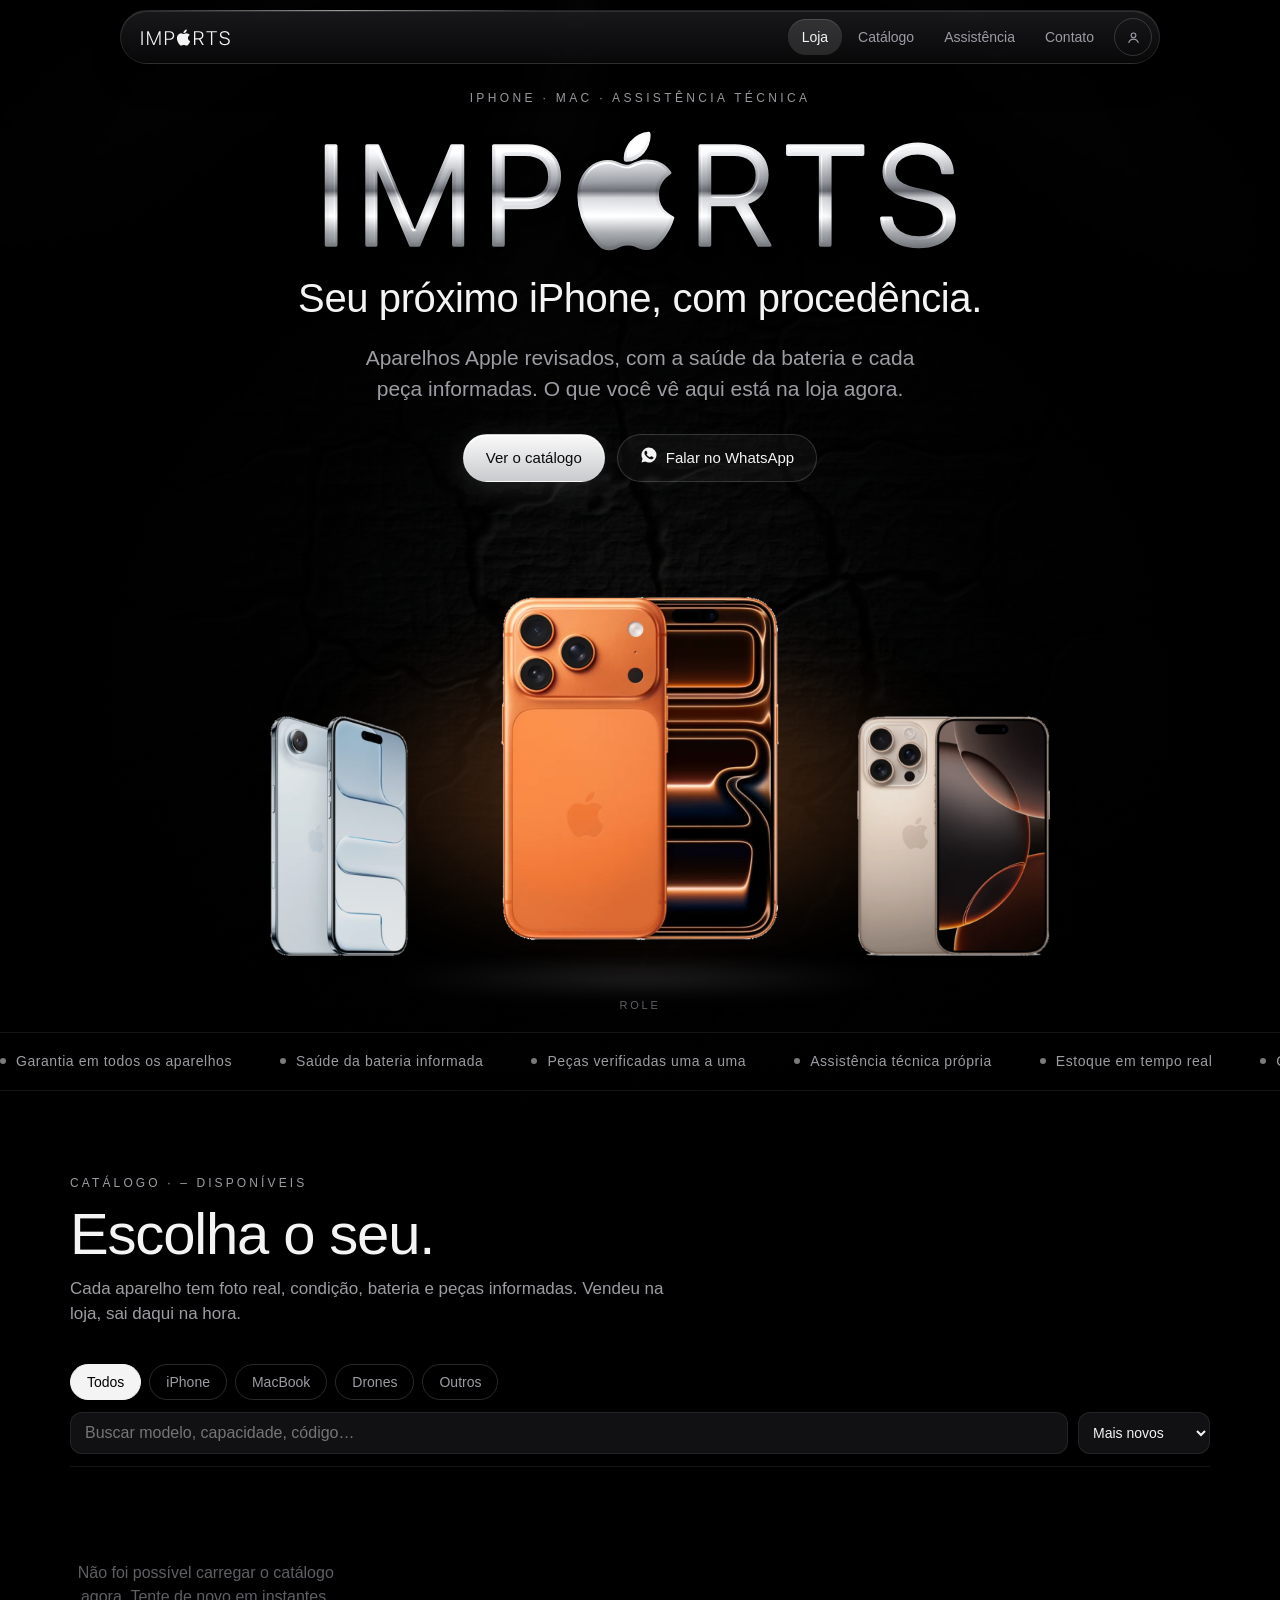
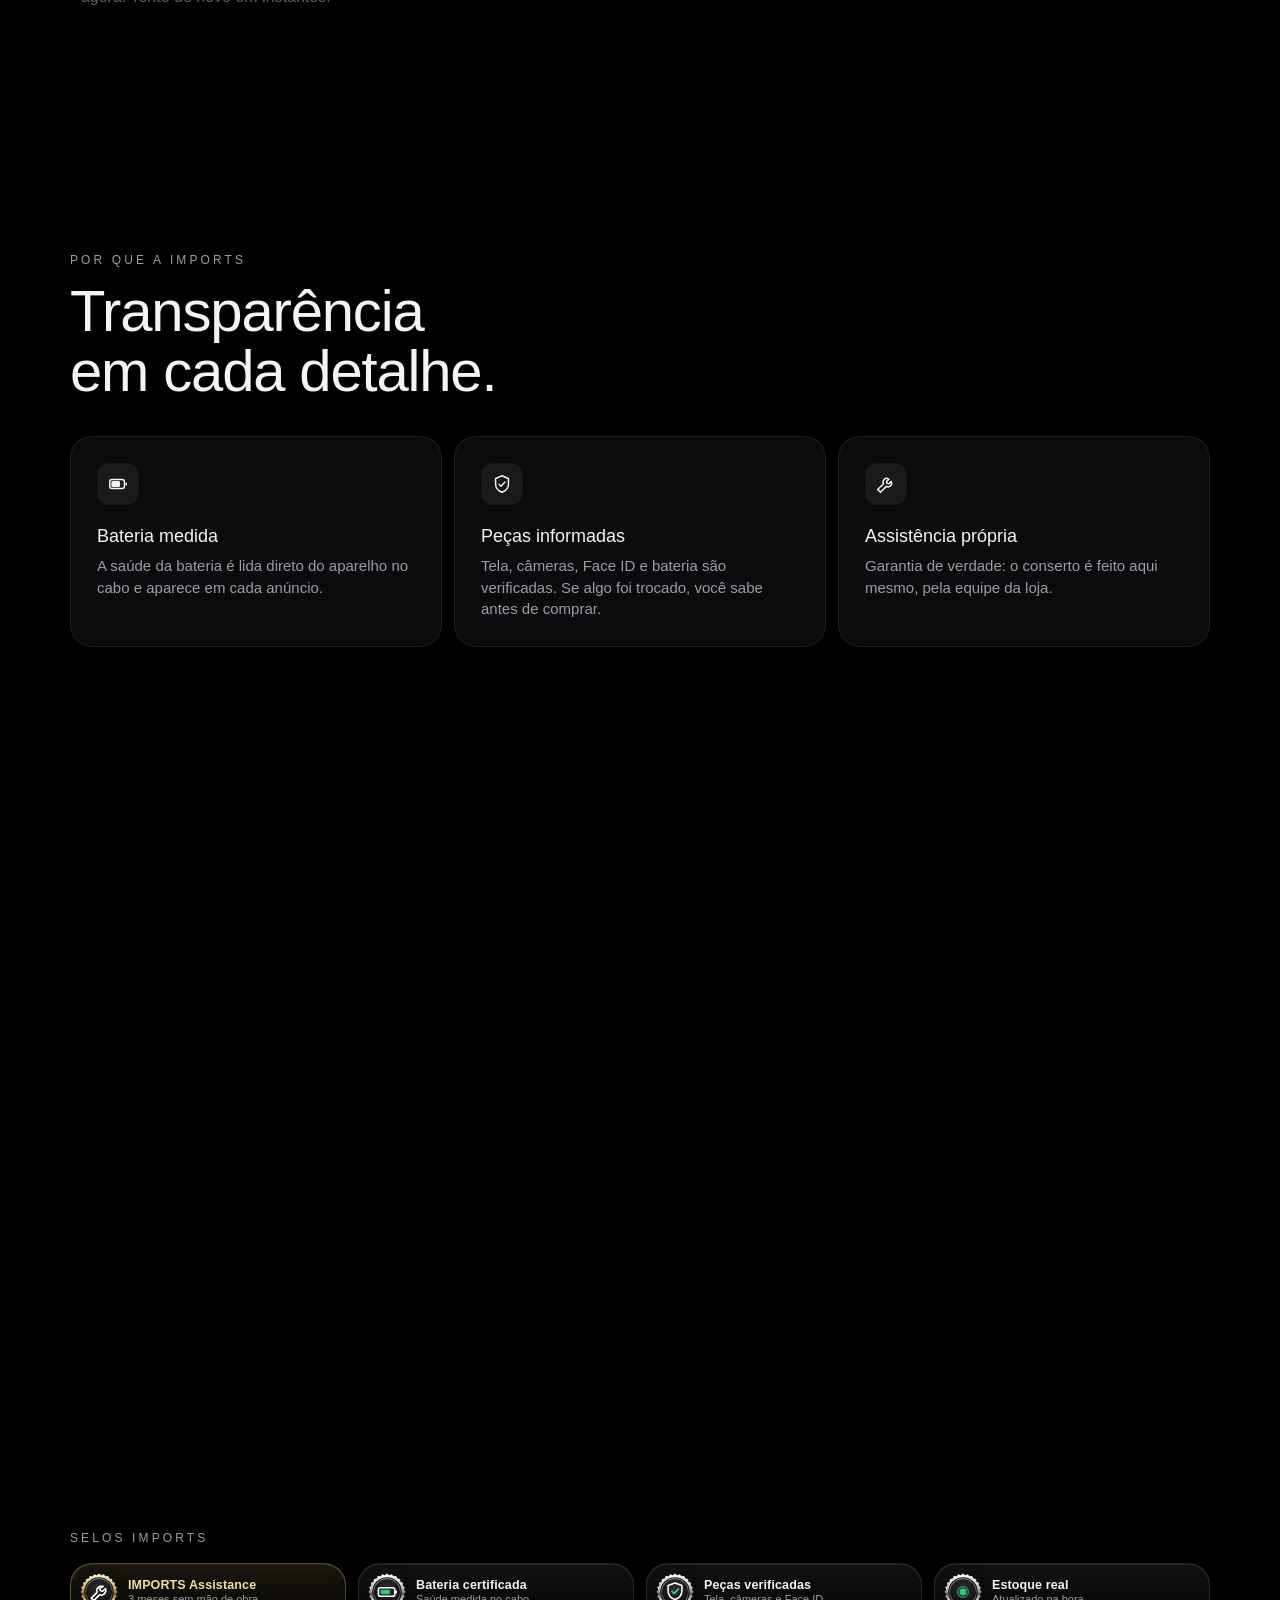
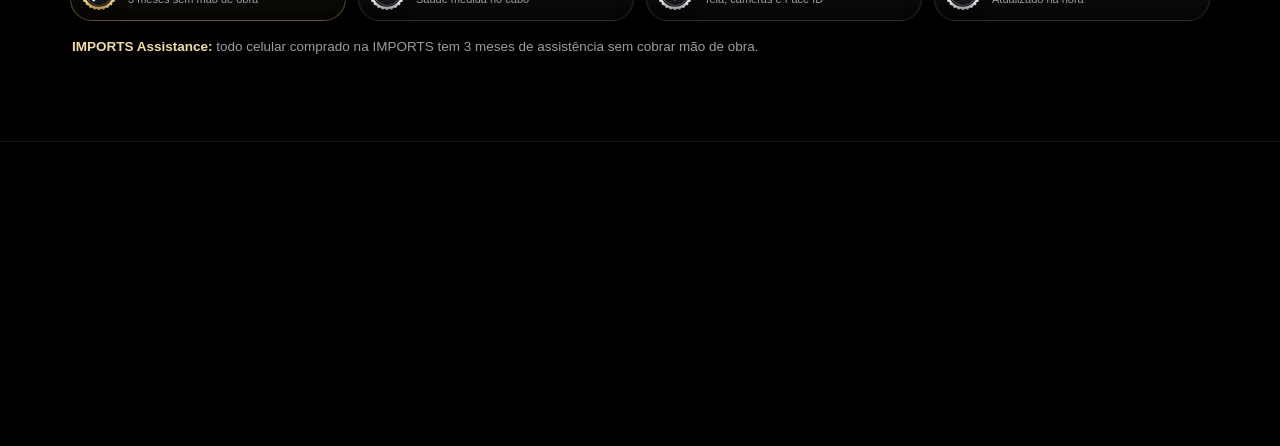
==== commit 83821fb3: "Volta o logo do site como era (a mudança é só no ícone do app) This reverts commit 3b623d5.  Co-Auth" ====
--- a/index.html
+++ b/index.html
@@ -18,7 +18,7 @@
 <link rel="preload" as="image" href="img/pedra.webp" media="(min-width: 721px)">
 <link rel="apple-touch-icon" href="img/icon.png">
 <script>/* abertura da marca: só na primeira tela de cada visita */try{if(!sessionStorage.getItem("imprts.intro")&&!matchMedia("(prefers-reduced-motion: reduce)").matches){document.documentElement.classList.add("intro");sessionStorage.setItem("imprts.intro","1")}}catch(e){}</script>
-<link rel="stylesheet" href="assets/style.css?v=1791577758">
+<link rel="stylesheet" href="assets/style.css?v=1791127712">
 <script src="assets/config.js?v=1791127712"></script>
 <script src="assets/app.js?v=1791127712" defer blocking="render"></script>
 </head>
@@ -28,23 +28,23 @@
 <linearGradient id="intro-chrome" x1="0" y1="0" x2="0" y2="82" gradientUnits="userSpaceOnUse"><stop offset="0" stop-color="#fff"/><stop offset=".42" stop-color="#8d9096"/><stop offset=".5" stop-color="#5d6066"/><stop offset=".72" stop-color="#f5f6f7"/><stop offset="1" stop-color="#8d9096"/></linearGradient>
 <linearGradient id="intro-shine" x1="0" y1="0" x2="1" y2="0"><stop offset=".4" stop-color="#fff" stop-opacity="0"/><stop offset=".5" stop-color="#fff" stop-opacity=".8"/><stop offset=".6" stop-color="#fff" stop-opacity="0"/>
 <animateTransform attributeName="gradientTransform" type="translate" values="-1 0;1 0" dur="1.1s" begin=".2s" fill="freeze"/></linearGradient>
-<linearGradient id="intro-laranja" x1="0" y1="0" x2="0" y2="1"><stop offset="0" stop-color="#ffc08f"/><stop offset="0.18" stop-color="#ff9b52"/><stop offset="0.42" stop-color="#e8641f"/><stop offset="0.5" stop-color="#b8440f"/><stop offset="0.56" stop-color="#f07a2e"/><stop offset="0.72" stop-color="#ffa463"/><stop offset="0.86" stop-color="#e0611f"/><stop offset="1" stop-color="#a83d0c"/></linearGradient><clipPath id="intro-logo"><path d="M0.00 79.27L0.00 8.81L6.64 8.81L6.64 79.27ZM28.78 79.27L28.78 8.81L36.40 8.81L62.59 70.90L62.85 70.90L89.03 8.81L96.65 8.81L96.65 79.27L90.41 79.27L90.41 21.30L87.24 21.30L94.72 10.33L65.61 79.27L59.82 79.27L30.72 10.33L38.19 21.30L35.02 21.30L35.02 79.27ZM122.12 52.69L122.12 46.75L141.22 46.75Q149.39 46.75 154.00 42.49Q158.61 38.23 158.61 30.79L158.61 30.69Q158.61 23.20 154.00 18.97Q149.39 14.74 141.22 14.74L122.12 14.74L122.12 8.81L142.76 8.81Q149.49 8.81 154.57 11.52Q159.65 14.24 162.51 19.16Q165.38 24.07 165.38 30.63L165.38 30.72Q165.38 37.27 162.51 42.22Q159.65 47.17 154.57 49.93Q149.49 52.69 142.76 52.69ZM118.80 79.27L118.80 8.81L125.43 8.81L125.43 79.27ZM265.40 79.27L265.40 8.81L290.26 8.81Q297.14 8.81 302.19 11.34Q307.25 13.88 310.01 18.51Q312.78 23.13 312.78 29.42L312.78 29.52Q312.78 36.95 308.76 42.21Q304.74 47.47 297.68 49.34L314.78 79.27L307.01 79.27L290.82 50.37Q290.50 50.39 290.10 50.40Q289.70 50.42 289.36 50.42L272.03 50.42L272.03 79.27ZM272.03 44.51L289.73 44.51Q297.40 44.51 301.68 40.61Q305.95 36.70 305.95 29.65L305.95 29.55Q305.95 22.58 301.55 18.66Q297.15 14.74 289.46 14.74L272.03 14.74ZM350.84 79.27L350.84 14.81L327.55 14.81L327.55 8.81L380.77 8.81L380.77 14.81L357.48 14.81L357.48 79.27ZM420.32 80.38Q412.86 80.38 407.17 77.99Q401.47 75.61 398.13 71.22Q394.79 66.84 394.35 60.89L394.31 60.22L400.94 60.22L401.02 60.89Q401.53 64.95 404.07 67.95Q406.62 70.95 410.86 72.59Q415.10 74.24 420.66 74.24Q426.18 74.24 430.27 72.59Q434.36 70.94 436.62 67.91Q438.87 64.88 438.87 60.82L438.87 60.77Q438.87 55.56 435.32 52.47Q431.77 49.37 423.60 47.53L415.88 45.80Q409.06 44.27 404.68 41.74Q400.30 39.20 398.18 35.51Q396.06 31.81 396.06 26.82L396.06 26.76Q396.10 21.16 399.19 16.88Q402.28 12.59 407.69 10.14Q413.10 7.70 420.05 7.70Q426.86 7.70 432.19 10.15Q437.52 12.60 440.71 16.98Q443.90 21.37 444.32 27.16L444.37 27.85L437.74 27.85L437.65 27.20Q437.15 23.05 434.82 20.07Q432.49 17.09 428.69 15.46Q424.89 13.83 419.89 13.83Q414.81 13.83 410.97 15.44Q407.12 17.05 404.98 19.91Q402.83 22.77 402.83 26.59L402.83 26.66Q402.83 29.94 404.40 32.41Q405.98 34.89 409.25 36.62Q412.53 38.35 417.65 39.51L425.37 41.23Q432.58 42.83 437.04 45.35Q441.50 47.87 443.57 51.57Q445.64 55.27 445.64 60.47L445.64 60.52Q445.64 66.56 442.54 71.02Q439.44 75.49 433.75 77.93Q428.06 80.38 420.32 80.38Z"/></clipPath>
+<clipPath id="intro-logo"><path d="M0.00 79.27L0.00 8.81L6.64 8.81L6.64 79.27ZM28.78 79.27L28.78 8.81L36.40 8.81L62.59 70.90L62.85 70.90L89.03 8.81L96.65 8.81L96.65 79.27L90.41 79.27L90.41 21.30L87.24 21.30L94.72 10.33L65.61 79.27L59.82 79.27L30.72 10.33L38.19 21.30L35.02 21.30L35.02 79.27ZM122.12 52.69L122.12 46.75L141.22 46.75Q149.39 46.75 154.00 42.49Q158.61 38.23 158.61 30.79L158.61 30.69Q158.61 23.20 154.00 18.97Q149.39 14.74 141.22 14.74L122.12 14.74L122.12 8.81L142.76 8.81Q149.49 8.81 154.57 11.52Q159.65 14.24 162.51 19.16Q165.38 24.07 165.38 30.63L165.38 30.72Q165.38 37.27 162.51 42.22Q159.65 47.17 154.57 49.93Q149.49 52.69 142.76 52.69ZM118.80 79.27L118.80 8.81L125.43 8.81L125.43 79.27ZM265.40 79.27L265.40 8.81L290.26 8.81Q297.14 8.81 302.19 11.34Q307.25 13.88 310.01 18.51Q312.78 23.13 312.78 29.42L312.78 29.52Q312.78 36.95 308.76 42.21Q304.74 47.47 297.68 49.34L314.78 79.27L307.01 79.27L290.82 50.37Q290.50 50.39 290.10 50.40Q289.70 50.42 289.36 50.42L272.03 50.42L272.03 79.27ZM272.03 44.51L289.73 44.51Q297.40 44.51 301.68 40.61Q305.95 36.70 305.95 29.65L305.95 29.55Q305.95 22.58 301.55 18.66Q297.15 14.74 289.46 14.74L272.03 14.74ZM350.84 79.27L350.84 14.81L327.55 14.81L327.55 8.81L380.77 8.81L380.77 14.81L357.48 14.81L357.48 79.27ZM420.32 80.38Q412.86 80.38 407.17 77.99Q401.47 75.61 398.13 71.22Q394.79 66.84 394.35 60.89L394.31 60.22L400.94 60.22L401.02 60.89Q401.53 64.95 404.07 67.95Q406.62 70.95 410.86 72.59Q415.10 74.24 420.66 74.24Q426.18 74.24 430.27 72.59Q434.36 70.94 436.62 67.91Q438.87 64.88 438.87 60.82L438.87 60.77Q438.87 55.56 435.32 52.47Q431.77 49.37 423.60 47.53L415.88 45.80Q409.06 44.27 404.68 41.74Q400.30 39.20 398.18 35.51Q396.06 31.81 396.06 26.82L396.06 26.76Q396.10 21.16 399.19 16.88Q402.28 12.59 407.69 10.14Q413.10 7.70 420.05 7.70Q426.86 7.70 432.19 10.15Q437.52 12.60 440.71 16.98Q443.90 21.37 444.32 27.16L444.37 27.85L437.74 27.85L437.65 27.20Q437.15 23.05 434.82 20.07Q432.49 17.09 428.69 15.46Q424.89 13.83 419.89 13.83Q414.81 13.83 410.97 15.44Q407.12 17.05 404.98 19.91Q402.83 22.77 402.83 26.59L402.83 26.66Q402.83 29.94 404.40 32.41Q405.98 34.89 409.25 36.62Q412.53 38.35 417.65 39.51L425.37 41.23Q432.58 42.83 437.04 45.35Q441.50 47.87 443.57 51.57Q445.64 55.27 445.64 60.47L445.64 60.52Q445.64 66.56 442.54 71.02Q439.44 75.49 433.75 77.93Q428.06 80.38 420.32 80.38Z"/></clipPath>
 </defs>
 <path class="wall" fill="#000" fill-rule="evenodd" d="M-30000 -30000H30000V30000H-30000ZM227.54 19.76Q228.70 19.76 231.49 20.13Q234.28 20.50 237.63 22.21Q240.98 23.92 243.71 27.88Q243.56 28.03 242.19 29.01Q240.82 29.98 239.13 31.86Q237.44 33.73 236.18 36.60Q234.91 39.47 234.91 43.42Q234.91 47.95 236.52 51.12Q238.13 54.28 240.26 56.20Q242.40 58.12 244.06 59.02Q245.72 59.92 245.82 59.97Q245.77 60.18 244.48 63.71Q243.19 67.24 240.24 71.56Q237.66 75.30 234.68 78.47Q231.70 81.63 227.54 81.63Q224.74 81.63 222.95 80.81Q221.16 79.99 219.26 79.18Q217.37 78.36 214.15 78.36Q211.04 78.36 208.96 79.20Q206.88 80.05 205.01 80.89Q203.14 81.73 200.61 81.73Q196.76 81.73 193.86 78.68Q190.97 75.62 187.91 71.35Q184.38 66.29 181.88 58.99Q179.37 51.70 179.37 44.27Q179.37 36.31 182.38 30.91Q185.38 25.51 190.10 22.74Q194.81 19.97 199.87 19.97Q202.56 19.97 204.93 20.84Q207.30 21.71 209.38 22.61Q211.46 23.50 213.15 23.50Q214.78 23.50 216.95 22.55Q219.11 21.61 221.79 20.68Q224.48 19.76 227.54 19.76ZM224.64 13.07Q222.58 15.55 219.47 17.21Q216.37 18.87 213.57 18.87Q212.99 18.87 212.47 18.76Q212.41 18.60 212.36 18.18Q212.31 17.76 212.31 17.28Q212.31 14.12 213.68 11.15Q215.05 8.17 216.79 6.22Q219.00 3.58 222.37 1.84Q225.75 0.11 228.80 0.00Q228.96 0.68 228.96 1.63Q228.96 4.80 227.75 7.77Q226.54 10.75 224.64 13.07Z"/>
 <path class="plug" fill="#000" d="M227.54 19.76Q228.70 19.76 231.49 20.13Q234.28 20.50 237.63 22.21Q240.98 23.92 243.71 27.88Q243.56 28.03 242.19 29.01Q240.82 29.98 239.13 31.86Q237.44 33.73 236.18 36.60Q234.91 39.47 234.91 43.42Q234.91 47.95 236.52 51.12Q238.13 54.28 240.26 56.20Q242.40 58.12 244.06 59.02Q245.72 59.92 245.82 59.97Q245.77 60.18 244.48 63.71Q243.19 67.24 240.24 71.56Q237.66 75.30 234.68 78.47Q231.70 81.63 227.54 81.63Q224.74 81.63 222.95 80.81Q221.16 79.99 219.26 79.18Q217.37 78.36 214.15 78.36Q211.04 78.36 208.96 79.20Q206.88 80.05 205.01 80.89Q203.14 81.73 200.61 81.73Q196.76 81.73 193.86 78.68Q190.97 75.62 187.91 71.35Q184.38 66.29 181.88 58.99Q179.37 51.70 179.37 44.27Q179.37 36.31 182.38 30.91Q185.38 25.51 190.10 22.74Q194.81 19.97 199.87 19.97Q202.56 19.97 204.93 20.84Q207.30 21.71 209.38 22.61Q211.46 23.50 213.15 23.50Q214.78 23.50 216.95 22.55Q219.11 21.61 221.79 20.68Q224.48 19.76 227.54 19.76ZM224.64 13.07Q222.58 15.55 219.47 17.21Q216.37 18.87 213.57 18.87Q212.99 18.87 212.47 18.76Q212.41 18.60 212.36 18.18Q212.31 17.76 212.31 17.28Q212.31 14.12 213.68 11.15Q215.05 8.17 216.79 6.22Q219.00 3.58 222.37 1.84Q225.75 0.11 228.80 0.00Q228.96 0.68 228.96 1.63Q228.96 4.80 227.75 7.77Q226.54 10.75 224.64 13.07Z"/>
-<g class="ink"><path fill="url(#intro-chrome)" d="M0.00 79.27L0.00 8.81L6.64 8.81L6.64 79.27ZM28.78 79.27L28.78 8.81L36.40 8.81L62.59 70.90L62.85 70.90L89.03 8.81L96.65 8.81L96.65 79.27L90.41 79.27L90.41 21.30L87.24 21.30L94.72 10.33L65.61 79.27L59.82 79.27L30.72 10.33L38.19 21.30L35.02 21.30L35.02 79.27ZM122.12 52.69L122.12 46.75L141.22 46.75Q149.39 46.75 154.00 42.49Q158.61 38.23 158.61 30.79L158.61 30.69Q158.61 23.20 154.00 18.97Q149.39 14.74 141.22 14.74L122.12 14.74L122.12 8.81L142.76 8.81Q149.49 8.81 154.57 11.52Q159.65 14.24 162.51 19.16Q165.38 24.07 165.38 30.63L165.38 30.72Q165.38 37.27 162.51 42.22Q159.65 47.17 154.57 49.93Q149.49 52.69 142.76 52.69ZM118.80 79.27L118.80 8.81L125.43 8.81L125.43 79.27ZM265.40 79.27L265.40 8.81L290.26 8.81Q297.14 8.81 302.19 11.34Q307.25 13.88 310.01 18.51Q312.78 23.13 312.78 29.42L312.78 29.52Q312.78 36.95 308.76 42.21Q304.74 47.47 297.68 49.34L314.78 79.27L307.01 79.27L290.82 50.37Q290.50 50.39 290.10 50.40Q289.70 50.42 289.36 50.42L272.03 50.42L272.03 79.27ZM272.03 44.51L289.73 44.51Q297.40 44.51 301.68 40.61Q305.95 36.70 305.95 29.65L305.95 29.55Q305.95 22.58 301.55 18.66Q297.15 14.74 289.46 14.74L272.03 14.74ZM350.84 79.27L350.84 14.81L327.55 14.81L327.55 8.81L380.77 8.81L380.77 14.81L357.48 14.81L357.48 79.27ZM420.32 80.38Q412.86 80.38 407.17 77.99Q401.47 75.61 398.13 71.22Q394.79 66.84 394.35 60.89L394.31 60.22L400.94 60.22L401.02 60.89Q401.53 64.95 404.07 67.95Q406.62 70.95 410.86 72.59Q415.10 74.24 420.66 74.24Q426.18 74.24 430.27 72.59Q434.36 70.94 436.62 67.91Q438.87 64.88 438.87 60.82L438.87 60.77Q438.87 55.56 435.32 52.47Q431.77 49.37 423.60 47.53L415.88 45.80Q409.06 44.27 404.68 41.74Q400.30 39.20 398.18 35.51Q396.06 31.81 396.06 26.82L396.06 26.76Q396.10 21.16 399.19 16.88Q402.28 12.59 407.69 10.14Q413.10 7.70 420.05 7.70Q426.86 7.70 432.19 10.15Q437.52 12.60 440.71 16.98Q443.90 21.37 444.32 27.16L444.37 27.85L437.74 27.85L437.65 27.20Q437.15 23.05 434.82 20.07Q432.49 17.09 428.69 15.46Q424.89 13.83 419.89 13.83Q414.81 13.83 410.97 15.44Q407.12 17.05 404.98 19.91Q402.83 22.77 402.83 26.59L402.83 26.66Q402.83 29.94 404.40 32.41Q405.98 34.89 409.25 36.62Q412.53 38.35 417.65 39.51L425.37 41.23Q432.58 42.83 437.04 45.35Q441.50 47.87 443.57 51.57Q445.64 55.27 445.64 60.47L445.64 60.52Q445.64 66.56 442.54 71.02Q439.44 75.49 433.75 77.93Q428.06 80.38 420.32 80.38Z"/><path class="silver" fill="url(#intro-laranja)" d="M227.54 19.76Q228.70 19.76 231.49 20.13Q234.28 20.50 237.63 22.21Q240.98 23.92 243.71 27.88Q243.56 28.03 242.19 29.01Q240.82 29.98 239.13 31.86Q237.44 33.73 236.18 36.60Q234.91 39.47 234.91 43.42Q234.91 47.95 236.52 51.12Q238.13 54.28 240.26 56.20Q242.40 58.12 244.06 59.02Q245.72 59.92 245.82 59.97Q245.77 60.18 244.48 63.71Q243.19 67.24 240.24 71.56Q237.66 75.30 234.68 78.47Q231.70 81.63 227.54 81.63Q224.74 81.63 222.95 80.81Q221.16 79.99 219.26 79.18Q217.37 78.36 214.15 78.36Q211.04 78.36 208.96 79.20Q206.88 80.05 205.01 80.89Q203.14 81.73 200.61 81.73Q196.76 81.73 193.86 78.68Q190.97 75.62 187.91 71.35Q184.38 66.29 181.88 58.99Q179.37 51.70 179.37 44.27Q179.37 36.31 182.38 30.91Q185.38 25.51 190.10 22.74Q194.81 19.97 199.87 19.97Q202.56 19.97 204.93 20.84Q207.30 21.71 209.38 22.61Q211.46 23.50 213.15 23.50Q214.78 23.50 216.95 22.55Q219.11 21.61 221.79 20.68Q224.48 19.76 227.54 19.76ZM224.64 13.07Q222.58 15.55 219.47 17.21Q216.37 18.87 213.57 18.87Q212.99 18.87 212.47 18.76Q212.41 18.60 212.36 18.18Q212.31 17.76 212.31 17.28Q212.31 14.12 213.68 11.15Q215.05 8.17 216.79 6.22Q219.00 3.58 222.37 1.84Q225.75 0.11 228.80 0.00Q228.96 0.68 228.96 1.63Q228.96 4.80 227.75 7.77Q226.54 10.75 224.64 13.07Z"/>
+<g class="ink"><path fill="url(#intro-chrome)" d="M0.00 79.27L0.00 8.81L6.64 8.81L6.64 79.27ZM28.78 79.27L28.78 8.81L36.40 8.81L62.59 70.90L62.85 70.90L89.03 8.81L96.65 8.81L96.65 79.27L90.41 79.27L90.41 21.30L87.24 21.30L94.72 10.33L65.61 79.27L59.82 79.27L30.72 10.33L38.19 21.30L35.02 21.30L35.02 79.27ZM122.12 52.69L122.12 46.75L141.22 46.75Q149.39 46.75 154.00 42.49Q158.61 38.23 158.61 30.79L158.61 30.69Q158.61 23.20 154.00 18.97Q149.39 14.74 141.22 14.74L122.12 14.74L122.12 8.81L142.76 8.81Q149.49 8.81 154.57 11.52Q159.65 14.24 162.51 19.16Q165.38 24.07 165.38 30.63L165.38 30.72Q165.38 37.27 162.51 42.22Q159.65 47.17 154.57 49.93Q149.49 52.69 142.76 52.69ZM118.80 79.27L118.80 8.81L125.43 8.81L125.43 79.27ZM265.40 79.27L265.40 8.81L290.26 8.81Q297.14 8.81 302.19 11.34Q307.25 13.88 310.01 18.51Q312.78 23.13 312.78 29.42L312.78 29.52Q312.78 36.95 308.76 42.21Q304.74 47.47 297.68 49.34L314.78 79.27L307.01 79.27L290.82 50.37Q290.50 50.39 290.10 50.40Q289.70 50.42 289.36 50.42L272.03 50.42L272.03 79.27ZM272.03 44.51L289.73 44.51Q297.40 44.51 301.68 40.61Q305.95 36.70 305.95 29.65L305.95 29.55Q305.95 22.58 301.55 18.66Q297.15 14.74 289.46 14.74L272.03 14.74ZM350.84 79.27L350.84 14.81L327.55 14.81L327.55 8.81L380.77 8.81L380.77 14.81L357.48 14.81L357.48 79.27ZM420.32 80.38Q412.86 80.38 407.17 77.99Q401.47 75.61 398.13 71.22Q394.79 66.84 394.35 60.89L394.31 60.22L400.94 60.22L401.02 60.89Q401.53 64.95 404.07 67.95Q406.62 70.95 410.86 72.59Q415.10 74.24 420.66 74.24Q426.18 74.24 430.27 72.59Q434.36 70.94 436.62 67.91Q438.87 64.88 438.87 60.82L438.87 60.77Q438.87 55.56 435.32 52.47Q431.77 49.37 423.60 47.53L415.88 45.80Q409.06 44.27 404.68 41.74Q400.30 39.20 398.18 35.51Q396.06 31.81 396.06 26.82L396.06 26.76Q396.10 21.16 399.19 16.88Q402.28 12.59 407.69 10.14Q413.10 7.70 420.05 7.70Q426.86 7.70 432.19 10.15Q437.52 12.60 440.71 16.98Q443.90 21.37 444.32 27.16L444.37 27.85L437.74 27.85L437.65 27.20Q437.15 23.05 434.82 20.07Q432.49 17.09 428.69 15.46Q424.89 13.83 419.89 13.83Q414.81 13.83 410.97 15.44Q407.12 17.05 404.98 19.91Q402.83 22.77 402.83 26.59L402.83 26.66Q402.83 29.94 404.40 32.41Q405.98 34.89 409.25 36.62Q412.53 38.35 417.65 39.51L425.37 41.23Q432.58 42.83 437.04 45.35Q441.50 47.87 443.57 51.57Q445.64 55.27 445.64 60.47L445.64 60.52Q445.64 66.56 442.54 71.02Q439.44 75.49 433.75 77.93Q428.06 80.38 420.32 80.38Z"/><path class="silver" fill="url(#intro-chrome)" d="M227.54 19.76Q228.70 19.76 231.49 20.13Q234.28 20.50 237.63 22.21Q240.98 23.92 243.71 27.88Q243.56 28.03 242.19 29.01Q240.82 29.98 239.13 31.86Q237.44 33.73 236.18 36.60Q234.91 39.47 234.91 43.42Q234.91 47.95 236.52 51.12Q238.13 54.28 240.26 56.20Q242.40 58.12 244.06 59.02Q245.72 59.92 245.82 59.97Q245.77 60.18 244.48 63.71Q243.19 67.24 240.24 71.56Q237.66 75.30 234.68 78.47Q231.70 81.63 227.54 81.63Q224.74 81.63 222.95 80.81Q221.16 79.99 219.26 79.18Q217.37 78.36 214.15 78.36Q211.04 78.36 208.96 79.20Q206.88 80.05 205.01 80.89Q203.14 81.73 200.61 81.73Q196.76 81.73 193.86 78.68Q190.97 75.62 187.91 71.35Q184.38 66.29 181.88 58.99Q179.37 51.70 179.37 44.27Q179.37 36.31 182.38 30.91Q185.38 25.51 190.10 22.74Q194.81 19.97 199.87 19.97Q202.56 19.97 204.93 20.84Q207.30 21.71 209.38 22.61Q211.46 23.50 213.15 23.50Q214.78 23.50 216.95 22.55Q219.11 21.61 221.79 20.68Q224.48 19.76 227.54 19.76ZM224.64 13.07Q222.58 15.55 219.47 17.21Q216.37 18.87 213.57 18.87Q212.99 18.87 212.47 18.76Q212.41 18.60 212.36 18.18Q212.31 17.76 212.31 17.28Q212.31 14.12 213.68 11.15Q215.05 8.17 216.79 6.22Q219.00 3.58 222.37 1.84Q225.75 0.11 228.80 0.00Q228.96 0.68 228.96 1.63Q228.96 4.80 227.75 7.77Q226.54 10.75 224.64 13.07Z"/>
 <rect class="shine" clip-path="url(#intro-logo)" x="-2" y="-2" width="450" height="86" fill="url(#intro-shine)"/></g>
 </svg></div></div>
 <div class="cave" aria-hidden="true"><div class="cave-light"></div></div>
 <nav class="nav">
-  <a href="./" class="metal-text" style="color:var(--text)"><svg class="logo logo-cat" viewBox="-2 -2 449.64 85.73" role="img" aria-label="IMPORTS Catálogo"><path fill="currentColor" d="M0.00 79.27L0.00 8.81L6.64 8.81L6.64 79.27ZM28.78 79.27L28.78 8.81L36.40 8.81L62.59 70.90L62.85 70.90L89.03 8.81L96.65 8.81L96.65 79.27L90.41 79.27L90.41 21.30L87.24 21.30L94.72 10.33L65.61 79.27L59.82 79.27L30.72 10.33L38.19 21.30L35.02 21.30L35.02 79.27ZM122.12 52.69L122.12 46.75L141.22 46.75Q149.39 46.75 154.00 42.49Q158.61 38.23 158.61 30.79L158.61 30.69Q158.61 23.20 154.00 18.97Q149.39 14.74 141.22 14.74L122.12 14.74L122.12 8.81L142.76 8.81Q149.49 8.81 154.57 11.52Q159.65 14.24 162.51 19.16Q165.38 24.07 165.38 30.63L165.38 30.72Q165.38 37.27 162.51 42.22Q159.65 47.17 154.57 49.93Q149.49 52.69 142.76 52.69ZM118.80 79.27L118.80 8.81L125.43 8.81L125.43 79.27ZM265.40 79.27L265.40 8.81L290.26 8.81Q297.14 8.81 302.19 11.34Q307.25 13.88 310.01 18.51Q312.78 23.13 312.78 29.42L312.78 29.52Q312.78 36.95 308.76 42.21Q304.74 47.47 297.68 49.34L314.78 79.27L307.01 79.27L290.82 50.37Q290.50 50.39 290.10 50.40Q289.70 50.42 289.36 50.42L272.03 50.42L272.03 79.27ZM272.03 44.51L289.73 44.51Q297.40 44.51 301.68 40.61Q305.95 36.70 305.95 29.65L305.95 29.55Q305.95 22.58 301.55 18.66Q297.15 14.74 289.46 14.74L272.03 14.74ZM350.84 79.27L350.84 14.81L327.55 14.81L327.55 8.81L380.77 8.81L380.77 14.81L357.48 14.81L357.48 79.27ZM420.32 80.38Q412.86 80.38 407.17 77.99Q401.47 75.61 398.13 71.22Q394.79 66.84 394.35 60.89L394.31 60.22L400.94 60.22L401.02 60.89Q401.53 64.95 404.07 67.95Q406.62 70.95 410.86 72.59Q415.10 74.24 420.66 74.24Q426.18 74.24 430.27 72.59Q434.36 70.94 436.62 67.91Q438.87 64.88 438.87 60.82L438.87 60.77Q438.87 55.56 435.32 52.47Q431.77 49.37 423.60 47.53L415.88 45.80Q409.06 44.27 404.68 41.74Q400.30 39.20 398.18 35.51Q396.06 31.81 396.06 26.82L396.06 26.76Q396.10 21.16 399.19 16.88Q402.28 12.59 407.69 10.14Q413.10 7.70 420.05 7.70Q426.86 7.70 432.19 10.15Q437.52 12.60 440.71 16.98Q443.90 21.37 444.32 27.16L444.37 27.85L437.74 27.85L437.65 27.20Q437.15 23.05 434.82 20.07Q432.49 17.09 428.69 15.46Q424.89 13.83 419.89 13.83Q414.81 13.83 410.97 15.44Q407.12 17.05 404.98 19.91Q402.83 22.77 402.83 26.59L402.83 26.66Q402.83 29.94 404.40 32.41Q405.98 34.89 409.25 36.62Q412.53 38.35 417.65 39.51L425.37 41.23Q432.58 42.83 437.04 45.35Q441.50 47.87 443.57 51.57Q445.64 55.27 445.64 60.47L445.64 60.52Q445.64 66.56 442.54 71.02Q439.44 75.49 433.75 77.93Q428.06 80.38 420.32 80.38Z"/><path fill="#F26A21" d="M227.54 19.76Q228.70 19.76 231.49 20.13Q234.28 20.50 237.63 22.21Q240.98 23.92 243.71 27.88Q243.56 28.03 242.19 29.01Q240.82 29.98 239.13 31.86Q237.44 33.73 236.18 36.60Q234.91 39.47 234.91 43.42Q234.91 47.95 236.52 51.12Q238.13 54.28 240.26 56.20Q242.40 58.12 244.06 59.02Q245.72 59.92 245.82 59.97Q245.77 60.18 244.48 63.71Q243.19 67.24 240.24 71.56Q237.66 75.30 234.68 78.47Q231.70 81.63 227.54 81.63Q224.74 81.63 222.95 80.81Q221.16 79.99 219.26 79.18Q217.37 78.36 214.15 78.36Q211.04 78.36 208.96 79.20Q206.88 80.05 205.01 80.89Q203.14 81.73 200.61 81.73Q196.76 81.73 193.86 78.68Q190.97 75.62 187.91 71.35Q184.38 66.29 181.88 58.99Q179.37 51.70 179.37 44.27Q179.37 36.31 182.38 30.91Q185.38 25.51 190.10 22.74Q194.81 19.97 199.87 19.97Q202.56 19.97 204.93 20.84Q207.30 21.71 209.38 22.61Q211.46 23.50 213.15 23.50Q214.78 23.50 216.95 22.55Q219.11 21.61 221.79 20.68Q224.48 19.76 227.54 19.76ZM224.64 13.07Q222.58 15.55 219.47 17.21Q216.37 18.87 213.57 18.87Q212.99 18.87 212.47 18.76Q212.41 18.60 212.36 18.18Q212.31 17.76 212.31 17.28Q212.31 14.12 213.68 11.15Q215.05 8.17 216.79 6.22Q219.00 3.58 222.37 1.84Q225.75 0.11 228.80 0.00Q228.96 0.68 228.96 1.63Q228.96 4.80 227.75 7.77Q226.54 10.75 224.64 13.07Z"/></svg></a>
+  <a href="./" class="metal-text" style="color:var(--text)"><svg class="logo" viewBox="-2 -2 449.64 85.73" role="img" aria-label="IMPORTS"><path fill="currentColor" d="M0.00 79.27L0.00 8.81L6.64 8.81L6.64 79.27ZM28.78 79.27L28.78 8.81L36.40 8.81L62.59 70.90L62.85 70.90L89.03 8.81L96.65 8.81L96.65 79.27L90.41 79.27L90.41 21.30L87.24 21.30L94.72 10.33L65.61 79.27L59.82 79.27L30.72 10.33L38.19 21.30L35.02 21.30L35.02 79.27ZM122.12 52.69L122.12 46.75L141.22 46.75Q149.39 46.75 154.00 42.49Q158.61 38.23 158.61 30.79L158.61 30.69Q158.61 23.20 154.00 18.97Q149.39 14.74 141.22 14.74L122.12 14.74L122.12 8.81L142.76 8.81Q149.49 8.81 154.57 11.52Q159.65 14.24 162.51 19.16Q165.38 24.07 165.38 30.63L165.38 30.72Q165.38 37.27 162.51 42.22Q159.65 47.17 154.57 49.93Q149.49 52.69 142.76 52.69ZM118.80 79.27L118.80 8.81L125.43 8.81L125.43 79.27ZM265.40 79.27L265.40 8.81L290.26 8.81Q297.14 8.81 302.19 11.34Q307.25 13.88 310.01 18.51Q312.78 23.13 312.78 29.42L312.78 29.52Q312.78 36.95 308.76 42.21Q304.74 47.47 297.68 49.34L314.78 79.27L307.01 79.27L290.82 50.37Q290.50 50.39 290.10 50.40Q289.70 50.42 289.36 50.42L272.03 50.42L272.03 79.27ZM272.03 44.51L289.73 44.51Q297.40 44.51 301.68 40.61Q305.95 36.70 305.95 29.65L305.95 29.55Q305.95 22.58 301.55 18.66Q297.15 14.74 289.46 14.74L272.03 14.74ZM350.84 79.27L350.84 14.81L327.55 14.81L327.55 8.81L380.77 8.81L380.77 14.81L357.48 14.81L357.48 79.27ZM420.32 80.38Q412.86 80.38 407.17 77.99Q401.47 75.61 398.13 71.22Q394.79 66.84 394.35 60.89L394.31 60.22L400.94 60.22L401.02 60.89Q401.53 64.95 404.07 67.95Q406.62 70.95 410.86 72.59Q415.10 74.24 420.66 74.24Q426.18 74.24 430.27 72.59Q434.36 70.94 436.62 67.91Q438.87 64.88 438.87 60.82L438.87 60.77Q438.87 55.56 435.32 52.47Q431.77 49.37 423.60 47.53L415.88 45.80Q409.06 44.27 404.68 41.74Q400.30 39.20 398.18 35.51Q396.06 31.81 396.06 26.82L396.06 26.76Q396.10 21.16 399.19 16.88Q402.28 12.59 407.69 10.14Q413.10 7.70 420.05 7.70Q426.86 7.70 432.19 10.15Q437.52 12.60 440.71 16.98Q443.90 21.37 444.32 27.16L444.37 27.85L437.74 27.85L437.65 27.20Q437.15 23.05 434.82 20.07Q432.49 17.09 428.69 15.46Q424.89 13.83 419.89 13.83Q414.81 13.83 410.97 15.44Q407.12 17.05 404.98 19.91Q402.83 22.77 402.83 26.59L402.83 26.66Q402.83 29.94 404.40 32.41Q405.98 34.89 409.25 36.62Q412.53 38.35 417.65 39.51L425.37 41.23Q432.58 42.83 437.04 45.35Q441.50 47.87 443.57 51.57Q445.64 55.27 445.64 60.47L445.64 60.52Q445.64 66.56 442.54 71.02Q439.44 75.49 433.75 77.93Q428.06 80.38 420.32 80.38ZM227.54 19.76Q228.70 19.76 231.49 20.13Q234.28 20.50 237.63 22.21Q240.98 23.92 243.71 27.88Q243.56 28.03 242.19 29.01Q240.82 29.98 239.13 31.86Q237.44 33.73 236.18 36.60Q234.91 39.47 234.91 43.42Q234.91 47.95 236.52 51.12Q238.13 54.28 240.26 56.20Q242.40 58.12 244.06 59.02Q245.72 59.92 245.82 59.97Q245.77 60.18 244.48 63.71Q243.19 67.24 240.24 71.56Q237.66 75.30 234.68 78.47Q231.70 81.63 227.54 81.63Q224.74 81.63 222.95 80.81Q221.16 79.99 219.26 79.18Q217.37 78.36 214.15 78.36Q211.04 78.36 208.96 79.20Q206.88 80.05 205.01 80.89Q203.14 81.73 200.61 81.73Q196.76 81.73 193.86 78.68Q190.97 75.62 187.91 71.35Q184.38 66.29 181.88 58.99Q179.37 51.70 179.37 44.27Q179.37 36.31 182.38 30.91Q185.38 25.51 190.10 22.74Q194.81 19.97 199.87 19.97Q202.56 19.97 204.93 20.84Q207.30 21.71 209.38 22.61Q211.46 23.50 213.15 23.50Q214.78 23.50 216.95 22.55Q219.11 21.61 221.79 20.68Q224.48 19.76 227.54 19.76ZM224.64 13.07Q222.58 15.55 219.47 17.21Q216.37 18.87 213.57 18.87Q212.99 18.87 212.47 18.76Q212.41 18.60 212.36 18.18Q212.31 17.76 212.31 17.28Q212.31 14.12 213.68 11.15Q215.05 8.17 216.79 6.22Q219.00 3.58 222.37 1.84Q225.75 0.11 228.80 0.00Q228.96 0.68 228.96 1.63Q228.96 4.80 227.75 7.77Q226.54 10.75 224.64 13.07Z"/></svg></a>
   <div class="nav-links"><a class="hide-m" href="./" aria-current="page">Loja</a><a href="./#catalogo">Catálogo</a><a href="assistencia.html">Assistência</a><a class="hide-m" href="#contato">Contato</a><button class="acct" data-conta aria-label="Sua conta"></button></div>
 </nav>
 <header class="hero">
   <div class="hero-inner wrap">
     <p class="eyebrow">iPhone · Mac · Assistência<span class="hide-m"> técnica</span></p>
     <div class="rays"></div>
-    <h1 class="hero-logo"><svg class="logo logo-hero logo-cat" viewBox="-6 -6 457.64 142" role="img" aria-label="IMPORTS Catálogo">
+    <h1 class="hero-logo"><svg class="logo logo-hero" viewBox="-6 -6 457.64 93.73" role="img" aria-label="IMPORTS">
 <defs>
 <linearGradient id="chrome" x1="0" y1="0" x2="0" y2="1"><stop offset="0" stop-color="#ffffff"/><stop offset="0.18" stop-color="#e9eaed"/><stop offset="0.42" stop-color="#8d9096"/><stop offset="0.5" stop-color="#5d6066"/><stop offset="0.56" stop-color="#c9cbcf"/><stop offset="0.72" stop-color="#f5f6f7"/><stop offset="0.86" stop-color="#a3a6ab"/><stop offset="1" stop-color="#6e7176"/></linearGradient>
 <linearGradient id="shine" x1="0" y1="0" x2="1" y2="0" gradientUnits="objectBoundingBox">
@@ -58,11 +58,10 @@
 <feComposite in="SourceGraphic" in2="s2" operator="arithmetic" k1="0" k2="1" k3=".55" k4="0" result="lit"/>
 <feDropShadow in="lit" dx="0" dy="3" stdDeviation="4" flood-color="#000" flood-opacity=".75"/>
 </filter>
-
-<linearGradient id="laranja" x1="0" y1="0" x2="0" y2="1"><stop offset="0" stop-color="#ffc08f"/><stop offset="0.18" stop-color="#ff9b52"/><stop offset="0.42" stop-color="#e8641f"/><stop offset="0.5" stop-color="#b8440f"/><stop offset="0.56" stop-color="#f07a2e"/><stop offset="0.72" stop-color="#ffa463"/><stop offset="0.86" stop-color="#e0611f"/><stop offset="1" stop-color="#a83d0c"/></linearGradient><linearGradient id="chrome-t" x1="0" y1="113" x2="0" y2="130" gradientUnits="userSpaceOnUse"><stop offset="0" stop-color="#ffffff"/><stop offset=".55" stop-color="#9c9fa5"/><stop offset="1" stop-color="#e9eaed"/></linearGradient><clipPath id="letters"><path d="M0.00 79.27L0.00 8.81L6.64 8.81L6.64 79.27ZM28.78 79.27L28.78 8.81L36.40 8.81L62.59 70.90L62.85 70.90L89.03 8.81L96.65 8.81L96.65 79.27L90.41 79.27L90.41 21.30L87.24 21.30L94.72 10.33L65.61 79.27L59.82 79.27L30.72 10.33L38.19 21.30L35.02 21.30L35.02 79.27ZM122.12 52.69L122.12 46.75L141.22 46.75Q149.39 46.75 154.00 42.49Q158.61 38.23 158.61 30.79L158.61 30.69Q158.61 23.20 154.00 18.97Q149.39 14.74 141.22 14.74L122.12 14.74L122.12 8.81L142.76 8.81Q149.49 8.81 154.57 11.52Q159.65 14.24 162.51 19.16Q165.38 24.07 165.38 30.63L165.38 30.72Q165.38 37.27 162.51 42.22Q159.65 47.17 154.57 49.93Q149.49 52.69 142.76 52.69ZM118.80 79.27L118.80 8.81L125.43 8.81L125.43 79.27ZM265.40 79.27L265.40 8.81L290.26 8.81Q297.14 8.81 302.19 11.34Q307.25 13.88 310.01 18.51Q312.78 23.13 312.78 29.42L312.78 29.52Q312.78 36.95 308.76 42.21Q304.74 47.47 297.68 49.34L314.78 79.27L307.01 79.27L290.82 50.37Q290.50 50.39 290.10 50.40Q289.70 50.42 289.36 50.42L272.03 50.42L272.03 79.27ZM272.03 44.51L289.73 44.51Q297.40 44.51 301.68 40.61Q305.95 36.70 305.95 29.65L305.95 29.55Q305.95 22.58 301.55 18.66Q297.15 14.74 289.46 14.74L272.03 14.74ZM350.84 79.27L350.84 14.81L327.55 14.81L327.55 8.81L380.77 8.81L380.77 14.81L357.48 14.81L357.48 79.27ZM420.32 80.38Q412.86 80.38 407.17 77.99Q401.47 75.61 398.13 71.22Q394.79 66.84 394.35 60.89L394.31 60.22L400.94 60.22L401.02 60.89Q401.53 64.95 404.07 67.95Q406.62 70.95 410.86 72.59Q415.10 74.24 420.66 74.24Q426.18 74.24 430.27 72.59Q434.36 70.94 436.62 67.91Q438.87 64.88 438.87 60.82L438.87 60.77Q438.87 55.56 435.32 52.47Q431.77 49.37 423.60 47.53L415.88 45.80Q409.06 44.27 404.68 41.74Q400.30 39.20 398.18 35.51Q396.06 31.81 396.06 26.82L396.06 26.76Q396.10 21.16 399.19 16.88Q402.28 12.59 407.69 10.14Q413.10 7.70 420.05 7.70Q426.86 7.70 432.19 10.15Q437.52 12.60 440.71 16.98Q443.90 21.37 444.32 27.16L444.37 27.85L437.74 27.85L437.65 27.20Q437.15 23.05 434.82 20.07Q432.49 17.09 428.69 15.46Q424.89 13.83 419.89 13.83Q414.81 13.83 410.97 15.44Q407.12 17.05 404.98 19.91Q402.83 22.77 402.83 26.59L402.83 26.66Q402.83 29.94 404.40 32.41Q405.98 34.89 409.25 36.62Q412.53 38.35 417.65 39.51L425.37 41.23Q432.58 42.83 437.04 45.35Q441.50 47.87 443.57 51.57Q445.64 55.27 445.64 60.47L445.64 60.52Q445.64 66.56 442.54 71.02Q439.44 75.49 433.75 77.93Q428.06 80.38 420.32 80.38ZM227.54 19.76Q228.70 19.76 231.49 20.13Q234.28 20.50 237.63 22.21Q240.98 23.92 243.71 27.88Q243.56 28.03 242.19 29.01Q240.82 29.98 239.13 31.86Q237.44 33.73 236.18 36.60Q234.91 39.47 234.91 43.42Q234.91 47.95 236.52 51.12Q238.13 54.28 240.26 56.20Q242.40 58.12 244.06 59.02Q245.72 59.92 245.82 59.97Q245.77 60.18 244.48 63.71Q243.19 67.24 240.24 71.56Q237.66 75.30 234.68 78.47Q231.70 81.63 227.54 81.63Q224.74 81.63 222.95 80.81Q221.16 79.99 219.26 79.18Q217.37 78.36 214.15 78.36Q211.04 78.36 208.96 79.20Q206.88 80.05 205.01 80.89Q203.14 81.73 200.61 81.73Q196.76 81.73 193.86 78.68Q190.97 75.62 187.91 71.35Q184.38 66.29 181.88 58.99Q179.37 51.70 179.37 44.27Q179.37 36.31 182.38 30.91Q185.38 25.51 190.10 22.74Q194.81 19.97 199.87 19.97Q202.56 19.97 204.93 20.84Q207.30 21.71 209.38 22.61Q211.46 23.50 213.15 23.50Q214.78 23.50 216.95 22.55Q219.11 21.61 221.79 20.68Q224.48 19.76 227.54 19.76ZM224.64 13.07Q222.58 15.55 219.47 17.21Q216.37 18.87 213.57 18.87Q212.99 18.87 212.47 18.76Q212.41 18.60 212.36 18.18Q212.31 17.76 212.31 17.28Q212.31 14.12 213.68 11.15Q215.05 8.17 216.79 6.22Q219.00 3.58 222.37 1.84Q225.75 0.11 228.80 0.00Q228.96 0.68 228.96 1.63Q228.96 4.80 227.75 7.77Q226.54 10.75 224.64 13.07Z"/></clipPath></defs>
-<g filter="url(#bevel)"><path d="M0.00 79.27L0.00 8.81L6.64 8.81L6.64 79.27ZM28.78 79.27L28.78 8.81L36.40 8.81L62.59 70.90L62.85 70.90L89.03 8.81L96.65 8.81L96.65 79.27L90.41 79.27L90.41 21.30L87.24 21.30L94.72 10.33L65.61 79.27L59.82 79.27L30.72 10.33L38.19 21.30L35.02 21.30L35.02 79.27ZM122.12 52.69L122.12 46.75L141.22 46.75Q149.39 46.75 154.00 42.49Q158.61 38.23 158.61 30.79L158.61 30.69Q158.61 23.20 154.00 18.97Q149.39 14.74 141.22 14.74L122.12 14.74L122.12 8.81L142.76 8.81Q149.49 8.81 154.57 11.52Q159.65 14.24 162.51 19.16Q165.38 24.07 165.38 30.63L165.38 30.72Q165.38 37.27 162.51 42.22Q159.65 47.17 154.57 49.93Q149.49 52.69 142.76 52.69ZM118.80 79.27L118.80 8.81L125.43 8.81L125.43 79.27ZM265.40 79.27L265.40 8.81L290.26 8.81Q297.14 8.81 302.19 11.34Q307.25 13.88 310.01 18.51Q312.78 23.13 312.78 29.42L312.78 29.52Q312.78 36.95 308.76 42.21Q304.74 47.47 297.68 49.34L314.78 79.27L307.01 79.27L290.82 50.37Q290.50 50.39 290.10 50.40Q289.70 50.42 289.36 50.42L272.03 50.42L272.03 79.27ZM272.03 44.51L289.73 44.51Q297.40 44.51 301.68 40.61Q305.95 36.70 305.95 29.65L305.95 29.55Q305.95 22.58 301.55 18.66Q297.15 14.74 289.46 14.74L272.03 14.74ZM350.84 79.27L350.84 14.81L327.55 14.81L327.55 8.81L380.77 8.81L380.77 14.81L357.48 14.81L357.48 79.27ZM420.32 80.38Q412.86 80.38 407.17 77.99Q401.47 75.61 398.13 71.22Q394.79 66.84 394.35 60.89L394.31 60.22L400.94 60.22L401.02 60.89Q401.53 64.95 404.07 67.95Q406.62 70.95 410.86 72.59Q415.10 74.24 420.66 74.24Q426.18 74.24 430.27 72.59Q434.36 70.94 436.62 67.91Q438.87 64.88 438.87 60.82L438.87 60.77Q438.87 55.56 435.32 52.47Q431.77 49.37 423.60 47.53L415.88 45.80Q409.06 44.27 404.68 41.74Q400.30 39.20 398.18 35.51Q396.06 31.81 396.06 26.82L396.06 26.76Q396.10 21.16 399.19 16.88Q402.28 12.59 407.69 10.14Q413.10 7.70 420.05 7.70Q426.86 7.70 432.19 10.15Q437.52 12.60 440.71 16.98Q443.90 21.37 444.32 27.16L444.37 27.85L437.74 27.85L437.65 27.20Q437.15 23.05 434.82 20.07Q432.49 17.09 428.69 15.46Q424.89 13.83 419.89 13.83Q414.81 13.83 410.97 15.44Q407.12 17.05 404.98 19.91Q402.83 22.77 402.83 26.59L402.83 26.66Q402.83 29.94 404.40 32.41Q405.98 34.89 409.25 36.62Q412.53 38.35 417.65 39.51L425.37 41.23Q432.58 42.83 437.04 45.35Q441.50 47.87 443.57 51.57Q445.64 55.27 445.64 60.47L445.64 60.52Q445.64 66.56 442.54 71.02Q439.44 75.49 433.75 77.93Q428.06 80.38 420.32 80.38Z" fill="url(#chrome)" stroke="url(#chrome)" stroke-width="2.4" stroke-linejoin="round"/><path d="M227.54 19.76Q228.70 19.76 231.49 20.13Q234.28 20.50 237.63 22.21Q240.98 23.92 243.71 27.88Q243.56 28.03 242.19 29.01Q240.82 29.98 239.13 31.86Q237.44 33.73 236.18 36.60Q234.91 39.47 234.91 43.42Q234.91 47.95 236.52 51.12Q238.13 54.28 240.26 56.20Q242.40 58.12 244.06 59.02Q245.72 59.92 245.82 59.97Q245.77 60.18 244.48 63.71Q243.19 67.24 240.24 71.56Q237.66 75.30 234.68 78.47Q231.70 81.63 227.54 81.63Q224.74 81.63 222.95 80.81Q221.16 79.99 219.26 79.18Q217.37 78.36 214.15 78.36Q211.04 78.36 208.96 79.20Q206.88 80.05 205.01 80.89Q203.14 81.73 200.61 81.73Q196.76 81.73 193.86 78.68Q190.97 75.62 187.91 71.35Q184.38 66.29 181.88 58.99Q179.37 51.70 179.37 44.27Q179.37 36.31 182.38 30.91Q185.38 25.51 190.10 22.74Q194.81 19.97 199.87 19.97Q202.56 19.97 204.93 20.84Q207.30 21.71 209.38 22.61Q211.46 23.50 213.15 23.50Q214.78 23.50 216.95 22.55Q219.11 21.61 221.79 20.68Q224.48 19.76 227.54 19.76ZM224.64 13.07Q222.58 15.55 219.47 17.21Q216.37 18.87 213.57 18.87Q212.99 18.87 212.47 18.76Q212.41 18.60 212.36 18.18Q212.31 17.76 212.31 17.28Q212.31 14.12 213.68 11.15Q215.05 8.17 216.79 6.22Q219.00 3.58 222.37 1.84Q225.75 0.11 228.80 0.00Q228.96 0.68 228.96 1.63Q228.96 4.80 227.75 7.77Q226.54 10.75 224.64 13.07Z" fill="url(#laranja)" stroke="url(#laranja)" stroke-width="2.4" stroke-linejoin="round"/></g>
-<rect clip-path="url(#letters)" x="-6" y="-6" width="457.64" height="94" fill="url(#shine)" style="mix-blend-mode:overlay"/>
-<g fill="url(#chrome-t)"><text x="228.82" y="128" text-anchor="middle" font-family="-apple-system, BlinkMacSystemFont, system-ui, Segoe UI, Roboto, sans-serif" font-size="19" font-weight="500" letter-spacing="12">CATÁLOGO</text></g>
+<clipPath id="letters"><path d="M0.00 79.27L0.00 8.81L6.64 8.81L6.64 79.27ZM28.78 79.27L28.78 8.81L36.40 8.81L62.59 70.90L62.85 70.90L89.03 8.81L96.65 8.81L96.65 79.27L90.41 79.27L90.41 21.30L87.24 21.30L94.72 10.33L65.61 79.27L59.82 79.27L30.72 10.33L38.19 21.30L35.02 21.30L35.02 79.27ZM122.12 52.69L122.12 46.75L141.22 46.75Q149.39 46.75 154.00 42.49Q158.61 38.23 158.61 30.79L158.61 30.69Q158.61 23.20 154.00 18.97Q149.39 14.74 141.22 14.74L122.12 14.74L122.12 8.81L142.76 8.81Q149.49 8.81 154.57 11.52Q159.65 14.24 162.51 19.16Q165.38 24.07 165.38 30.63L165.38 30.72Q165.38 37.27 162.51 42.22Q159.65 47.17 154.57 49.93Q149.49 52.69 142.76 52.69ZM118.80 79.27L118.80 8.81L125.43 8.81L125.43 79.27ZM265.40 79.27L265.40 8.81L290.26 8.81Q297.14 8.81 302.19 11.34Q307.25 13.88 310.01 18.51Q312.78 23.13 312.78 29.42L312.78 29.52Q312.78 36.95 308.76 42.21Q304.74 47.47 297.68 49.34L314.78 79.27L307.01 79.27L290.82 50.37Q290.50 50.39 290.10 50.40Q289.70 50.42 289.36 50.42L272.03 50.42L272.03 79.27ZM272.03 44.51L289.73 44.51Q297.40 44.51 301.68 40.61Q305.95 36.70 305.95 29.65L305.95 29.55Q305.95 22.58 301.55 18.66Q297.15 14.74 289.46 14.74L272.03 14.74ZM350.84 79.27L350.84 14.81L327.55 14.81L327.55 8.81L380.77 8.81L380.77 14.81L357.48 14.81L357.48 79.27ZM420.32 80.38Q412.86 80.38 407.17 77.99Q401.47 75.61 398.13 71.22Q394.79 66.84 394.35 60.89L394.31 60.22L400.94 60.22L401.02 60.89Q401.53 64.95 404.07 67.95Q406.62 70.95 410.86 72.59Q415.10 74.24 420.66 74.24Q426.18 74.24 430.27 72.59Q434.36 70.94 436.62 67.91Q438.87 64.88 438.87 60.82L438.87 60.77Q438.87 55.56 435.32 52.47Q431.77 49.37 423.60 47.53L415.88 45.80Q409.06 44.27 404.68 41.74Q400.30 39.20 398.18 35.51Q396.06 31.81 396.06 26.82L396.06 26.76Q396.10 21.16 399.19 16.88Q402.28 12.59 407.69 10.14Q413.10 7.70 420.05 7.70Q426.86 7.70 432.19 10.15Q437.52 12.60 440.71 16.98Q443.90 21.37 444.32 27.16L444.37 27.85L437.74 27.85L437.65 27.20Q437.15 23.05 434.82 20.07Q432.49 17.09 428.69 15.46Q424.89 13.83 419.89 13.83Q414.81 13.83 410.97 15.44Q407.12 17.05 404.98 19.91Q402.83 22.77 402.83 26.59L402.83 26.66Q402.83 29.94 404.40 32.41Q405.98 34.89 409.25 36.62Q412.53 38.35 417.65 39.51L425.37 41.23Q432.58 42.83 437.04 45.35Q441.50 47.87 443.57 51.57Q445.64 55.27 445.64 60.47L445.64 60.52Q445.64 66.56 442.54 71.02Q439.44 75.49 433.75 77.93Q428.06 80.38 420.32 80.38ZM227.54 19.76Q228.70 19.76 231.49 20.13Q234.28 20.50 237.63 22.21Q240.98 23.92 243.71 27.88Q243.56 28.03 242.19 29.01Q240.82 29.98 239.13 31.86Q237.44 33.73 236.18 36.60Q234.91 39.47 234.91 43.42Q234.91 47.95 236.52 51.12Q238.13 54.28 240.26 56.20Q242.40 58.12 244.06 59.02Q245.72 59.92 245.82 59.97Q245.77 60.18 244.48 63.71Q243.19 67.24 240.24 71.56Q237.66 75.30 234.68 78.47Q231.70 81.63 227.54 81.63Q224.74 81.63 222.95 80.81Q221.16 79.99 219.26 79.18Q217.37 78.36 214.15 78.36Q211.04 78.36 208.96 79.20Q206.88 80.05 205.01 80.89Q203.14 81.73 200.61 81.73Q196.76 81.73 193.86 78.68Q190.97 75.62 187.91 71.35Q184.38 66.29 181.88 58.99Q179.37 51.70 179.37 44.27Q179.37 36.31 182.38 30.91Q185.38 25.51 190.10 22.74Q194.81 19.97 199.87 19.97Q202.56 19.97 204.93 20.84Q207.30 21.71 209.38 22.61Q211.46 23.50 213.15 23.50Q214.78 23.50 216.95 22.55Q219.11 21.61 221.79 20.68Q224.48 19.76 227.54 19.76ZM224.64 13.07Q222.58 15.55 219.47 17.21Q216.37 18.87 213.57 18.87Q212.99 18.87 212.47 18.76Q212.41 18.60 212.36 18.18Q212.31 17.76 212.31 17.28Q212.31 14.12 213.68 11.15Q215.05 8.17 216.79 6.22Q219.00 3.58 222.37 1.84Q225.75 0.11 228.80 0.00Q228.96 0.68 228.96 1.63Q228.96 4.80 227.75 7.77Q226.54 10.75 224.64 13.07Z"/></clipPath>
+</defs>
+<g filter="url(#bevel)"><path d="M0.00 79.27L0.00 8.81L6.64 8.81L6.64 79.27ZM28.78 79.27L28.78 8.81L36.40 8.81L62.59 70.90L62.85 70.90L89.03 8.81L96.65 8.81L96.65 79.27L90.41 79.27L90.41 21.30L87.24 21.30L94.72 10.33L65.61 79.27L59.82 79.27L30.72 10.33L38.19 21.30L35.02 21.30L35.02 79.27ZM122.12 52.69L122.12 46.75L141.22 46.75Q149.39 46.75 154.00 42.49Q158.61 38.23 158.61 30.79L158.61 30.69Q158.61 23.20 154.00 18.97Q149.39 14.74 141.22 14.74L122.12 14.74L122.12 8.81L142.76 8.81Q149.49 8.81 154.57 11.52Q159.65 14.24 162.51 19.16Q165.38 24.07 165.38 30.63L165.38 30.72Q165.38 37.27 162.51 42.22Q159.65 47.17 154.57 49.93Q149.49 52.69 142.76 52.69ZM118.80 79.27L118.80 8.81L125.43 8.81L125.43 79.27ZM265.40 79.27L265.40 8.81L290.26 8.81Q297.14 8.81 302.19 11.34Q307.25 13.88 310.01 18.51Q312.78 23.13 312.78 29.42L312.78 29.52Q312.78 36.95 308.76 42.21Q304.74 47.47 297.68 49.34L314.78 79.27L307.01 79.27L290.82 50.37Q290.50 50.39 290.10 50.40Q289.70 50.42 289.36 50.42L272.03 50.42L272.03 79.27ZM272.03 44.51L289.73 44.51Q297.40 44.51 301.68 40.61Q305.95 36.70 305.95 29.65L305.95 29.55Q305.95 22.58 301.55 18.66Q297.15 14.74 289.46 14.74L272.03 14.74ZM350.84 79.27L350.84 14.81L327.55 14.81L327.55 8.81L380.77 8.81L380.77 14.81L357.48 14.81L357.48 79.27ZM420.32 80.38Q412.86 80.38 407.17 77.99Q401.47 75.61 398.13 71.22Q394.79 66.84 394.35 60.89L394.31 60.22L400.94 60.22L401.02 60.89Q401.53 64.95 404.07 67.95Q406.62 70.95 410.86 72.59Q415.10 74.24 420.66 74.24Q426.18 74.24 430.27 72.59Q434.36 70.94 436.62 67.91Q438.87 64.88 438.87 60.82L438.87 60.77Q438.87 55.56 435.32 52.47Q431.77 49.37 423.60 47.53L415.88 45.80Q409.06 44.27 404.68 41.74Q400.30 39.20 398.18 35.51Q396.06 31.81 396.06 26.82L396.06 26.76Q396.10 21.16 399.19 16.88Q402.28 12.59 407.69 10.14Q413.10 7.70 420.05 7.70Q426.86 7.70 432.19 10.15Q437.52 12.60 440.71 16.98Q443.90 21.37 444.32 27.16L444.37 27.85L437.74 27.85L437.65 27.20Q437.15 23.05 434.82 20.07Q432.49 17.09 428.69 15.46Q424.89 13.83 419.89 13.83Q414.81 13.83 410.97 15.44Q407.12 17.05 404.98 19.91Q402.83 22.77 402.83 26.59L402.83 26.66Q402.83 29.94 404.40 32.41Q405.98 34.89 409.25 36.62Q412.53 38.35 417.65 39.51L425.37 41.23Q432.58 42.83 437.04 45.35Q441.50 47.87 443.57 51.57Q445.64 55.27 445.64 60.47L445.64 60.52Q445.64 66.56 442.54 71.02Q439.44 75.49 433.75 77.93Q428.06 80.38 420.32 80.38ZM227.54 19.76Q228.70 19.76 231.49 20.13Q234.28 20.50 237.63 22.21Q240.98 23.92 243.71 27.88Q243.56 28.03 242.19 29.01Q240.82 29.98 239.13 31.86Q237.44 33.73 236.18 36.60Q234.91 39.47 234.91 43.42Q234.91 47.95 236.52 51.12Q238.13 54.28 240.26 56.20Q242.40 58.12 244.06 59.02Q245.72 59.92 245.82 59.97Q245.77 60.18 244.48 63.71Q243.19 67.24 240.24 71.56Q237.66 75.30 234.68 78.47Q231.70 81.63 227.54 81.63Q224.74 81.63 222.95 80.81Q221.16 79.99 219.26 79.18Q217.37 78.36 214.15 78.36Q211.04 78.36 208.96 79.20Q206.88 80.05 205.01 80.89Q203.14 81.73 200.61 81.73Q196.76 81.73 193.86 78.68Q190.97 75.62 187.91 71.35Q184.38 66.29 181.88 58.99Q179.37 51.70 179.37 44.27Q179.37 36.31 182.38 30.91Q185.38 25.51 190.10 22.74Q194.81 19.97 199.87 19.97Q202.56 19.97 204.93 20.84Q207.30 21.71 209.38 22.61Q211.46 23.50 213.15 23.50Q214.78 23.50 216.95 22.55Q219.11 21.61 221.79 20.68Q224.48 19.76 227.54 19.76ZM224.64 13.07Q222.58 15.55 219.47 17.21Q216.37 18.87 213.57 18.87Q212.99 18.87 212.47 18.76Q212.41 18.60 212.36 18.18Q212.31 17.76 212.31 17.28Q212.31 14.12 213.68 11.15Q215.05 8.17 216.79 6.22Q219.00 3.58 222.37 1.84Q225.75 0.11 228.80 0.00Q228.96 0.68 228.96 1.63Q228.96 4.80 227.75 7.77Q226.54 10.75 224.64 13.07Z" fill="url(#chrome)" stroke="url(#chrome)" stroke-width="2.4" stroke-linejoin="round"/></g>
+<rect clip-path="url(#letters)" x="-6" y="-6" width="458" height="94" fill="url(#shine)" style="mix-blend-mode:overlay"/>
 </svg></h1>
     <p class="tagline">Seu próximo iPhone, com procedência.</p>
     <p class="lead">Aparelhos Apple revisados, com a saúde da bateria e cada peça informadas. O que você vê aqui está na loja agora.</p>
@@ -153,7 +152,7 @@
 </section>
 <footer id="contato">
   <div class="wrap row">
-    <div><div style="color:var(--text);margin-bottom:10px"><svg class="logo logo-cat" viewBox="-2 -2 449.64 85.73" role="img" aria-label="IMPORTS Catálogo"><path fill="currentColor" d="M0.00 79.27L0.00 8.81L6.64 8.81L6.64 79.27ZM28.78 79.27L28.78 8.81L36.40 8.81L62.59 70.90L62.85 70.90L89.03 8.81L96.65 8.81L96.65 79.27L90.41 79.27L90.41 21.30L87.24 21.30L94.72 10.33L65.61 79.27L59.82 79.27L30.72 10.33L38.19 21.30L35.02 21.30L35.02 79.27ZM122.12 52.69L122.12 46.75L141.22 46.75Q149.39 46.75 154.00 42.49Q158.61 38.23 158.61 30.79L158.61 30.69Q158.61 23.20 154.00 18.97Q149.39 14.74 141.22 14.74L122.12 14.74L122.12 8.81L142.76 8.81Q149.49 8.81 154.57 11.52Q159.65 14.24 162.51 19.16Q165.38 24.07 165.38 30.63L165.38 30.72Q165.38 37.27 162.51 42.22Q159.65 47.17 154.57 49.93Q149.49 52.69 142.76 52.69ZM118.80 79.27L118.80 8.81L125.43 8.81L125.43 79.27ZM265.40 79.27L265.40 8.81L290.26 8.81Q297.14 8.81 302.19 11.34Q307.25 13.88 310.01 18.51Q312.78 23.13 312.78 29.42L312.78 29.52Q312.78 36.95 308.76 42.21Q304.74 47.47 297.68 49.34L314.78 79.27L307.01 79.27L290.82 50.37Q290.50 50.39 290.10 50.40Q289.70 50.42 289.36 50.42L272.03 50.42L272.03 79.27ZM272.03 44.51L289.73 44.51Q297.40 44.51 301.68 40.61Q305.95 36.70 305.95 29.65L305.95 29.55Q305.95 22.58 301.55 18.66Q297.15 14.74 289.46 14.74L272.03 14.74ZM350.84 79.27L350.84 14.81L327.55 14.81L327.55 8.81L380.77 8.81L380.77 14.81L357.48 14.81L357.48 79.27ZM420.32 80.38Q412.86 80.38 407.17 77.99Q401.47 75.61 398.13 71.22Q394.79 66.84 394.35 60.89L394.31 60.22L400.94 60.22L401.02 60.89Q401.53 64.95 404.07 67.95Q406.62 70.95 410.86 72.59Q415.10 74.24 420.66 74.24Q426.18 74.24 430.27 72.59Q434.36 70.94 436.62 67.91Q438.87 64.88 438.87 60.82L438.87 60.77Q438.87 55.56 435.32 52.47Q431.77 49.37 423.60 47.53L415.88 45.80Q409.06 44.27 404.68 41.74Q400.30 39.20 398.18 35.51Q396.06 31.81 396.06 26.82L396.06 26.76Q396.10 21.16 399.19 16.88Q402.28 12.59 407.69 10.14Q413.10 7.70 420.05 7.70Q426.86 7.70 432.19 10.15Q437.52 12.60 440.71 16.98Q443.90 21.37 444.32 27.16L444.37 27.85L437.74 27.85L437.65 27.20Q437.15 23.05 434.82 20.07Q432.49 17.09 428.69 15.46Q424.89 13.83 419.89 13.83Q414.81 13.83 410.97 15.44Q407.12 17.05 404.98 19.91Q402.83 22.77 402.83 26.59L402.83 26.66Q402.83 29.94 404.40 32.41Q405.98 34.89 409.25 36.62Q412.53 38.35 417.65 39.51L425.37 41.23Q432.58 42.83 437.04 45.35Q441.50 47.87 443.57 51.57Q445.64 55.27 445.64 60.47L445.64 60.52Q445.64 66.56 442.54 71.02Q439.44 75.49 433.75 77.93Q428.06 80.38 420.32 80.38Z"/><path fill="#F26A21" d="M227.54 19.76Q228.70 19.76 231.49 20.13Q234.28 20.50 237.63 22.21Q240.98 23.92 243.71 27.88Q243.56 28.03 242.19 29.01Q240.82 29.98 239.13 31.86Q237.44 33.73 236.18 36.60Q234.91 39.47 234.91 43.42Q234.91 47.95 236.52 51.12Q238.13 54.28 240.26 56.20Q242.40 58.12 244.06 59.02Q245.72 59.92 245.82 59.97Q245.77 60.18 244.48 63.71Q243.19 67.24 240.24 71.56Q237.66 75.30 234.68 78.47Q231.70 81.63 227.54 81.63Q224.74 81.63 222.95 80.81Q221.16 79.99 219.26 79.18Q217.37 78.36 214.15 78.36Q211.04 78.36 208.96 79.20Q206.88 80.05 205.01 80.89Q203.14 81.73 200.61 81.73Q196.76 81.73 193.86 78.68Q190.97 75.62 187.91 71.35Q184.38 66.29 181.88 58.99Q179.37 51.70 179.37 44.27Q179.37 36.31 182.38 30.91Q185.38 25.51 190.10 22.74Q194.81 19.97 199.87 19.97Q202.56 19.97 204.93 20.84Q207.30 21.71 209.38 22.61Q211.46 23.50 213.15 23.50Q214.78 23.50 216.95 22.55Q219.11 21.61 221.79 20.68Q224.48 19.76 227.54 19.76ZM224.64 13.07Q222.58 15.55 219.47 17.21Q216.37 18.87 213.57 18.87Q212.99 18.87 212.47 18.76Q212.41 18.60 212.36 18.18Q212.31 17.76 212.31 17.28Q212.31 14.12 213.68 11.15Q215.05 8.17 216.79 6.22Q219.00 3.58 222.37 1.84Q225.75 0.11 228.80 0.00Q228.96 0.68 228.96 1.63Q228.96 4.80 227.75 7.77Q226.54 10.75 224.64 13.07Z"/></svg></div>
+    <div><div style="color:var(--text);margin-bottom:10px"><svg class="logo" viewBox="-2 -2 449.64 85.73" role="img" aria-label="IMPORTS"><path fill="currentColor" d="M0.00 79.27L0.00 8.81L6.64 8.81L6.64 79.27ZM28.78 79.27L28.78 8.81L36.40 8.81L62.59 70.90L62.85 70.90L89.03 8.81L96.65 8.81L96.65 79.27L90.41 79.27L90.41 21.30L87.24 21.30L94.72 10.33L65.61 79.27L59.82 79.27L30.72 10.33L38.19 21.30L35.02 21.30L35.02 79.27ZM122.12 52.69L122.12 46.75L141.22 46.75Q149.39 46.75 154.00 42.49Q158.61 38.23 158.61 30.79L158.61 30.69Q158.61 23.20 154.00 18.97Q149.39 14.74 141.22 14.74L122.12 14.74L122.12 8.81L142.76 8.81Q149.49 8.81 154.57 11.52Q159.65 14.24 162.51 19.16Q165.38 24.07 165.38 30.63L165.38 30.72Q165.38 37.27 162.51 42.22Q159.65 47.17 154.57 49.93Q149.49 52.69 142.76 52.69ZM118.80 79.27L118.80 8.81L125.43 8.81L125.43 79.27ZM265.40 79.27L265.40 8.81L290.26 8.81Q297.14 8.81 302.19 11.34Q307.25 13.88 310.01 18.51Q312.78 23.13 312.78 29.42L312.78 29.52Q312.78 36.95 308.76 42.21Q304.74 47.47 297.68 49.34L314.78 79.27L307.01 79.27L290.82 50.37Q290.50 50.39 290.10 50.40Q289.70 50.42 289.36 50.42L272.03 50.42L272.03 79.27ZM272.03 44.51L289.73 44.51Q297.40 44.51 301.68 40.61Q305.95 36.70 305.95 29.65L305.95 29.55Q305.95 22.58 301.55 18.66Q297.15 14.74 289.46 14.74L272.03 14.74ZM350.84 79.27L350.84 14.81L327.55 14.81L327.55 8.81L380.77 8.81L380.77 14.81L357.48 14.81L357.48 79.27ZM420.32 80.38Q412.86 80.38 407.17 77.99Q401.47 75.61 398.13 71.22Q394.79 66.84 394.35 60.89L394.31 60.22L400.94 60.22L401.02 60.89Q401.53 64.95 404.07 67.95Q406.62 70.95 410.86 72.59Q415.10 74.24 420.66 74.24Q426.18 74.24 430.27 72.59Q434.36 70.94 436.62 67.91Q438.87 64.88 438.87 60.82L438.87 60.77Q438.87 55.56 435.32 52.47Q431.77 49.37 423.60 47.53L415.88 45.80Q409.06 44.27 404.68 41.74Q400.30 39.20 398.18 35.51Q396.06 31.81 396.06 26.82L396.06 26.76Q396.10 21.16 399.19 16.88Q402.28 12.59 407.69 10.14Q413.10 7.70 420.05 7.70Q426.86 7.70 432.19 10.15Q437.52 12.60 440.71 16.98Q443.90 21.37 444.32 27.16L444.37 27.85L437.74 27.85L437.65 27.20Q437.15 23.05 434.82 20.07Q432.49 17.09 428.69 15.46Q424.89 13.83 419.89 13.83Q414.81 13.83 410.97 15.44Q407.12 17.05 404.98 19.91Q402.83 22.77 402.83 26.59L402.83 26.66Q402.83 29.94 404.40 32.41Q405.98 34.89 409.25 36.62Q412.53 38.35 417.65 39.51L425.37 41.23Q432.58 42.83 437.04 45.35Q441.50 47.87 443.57 51.57Q445.64 55.27 445.64 60.47L445.64 60.52Q445.64 66.56 442.54 71.02Q439.44 75.49 433.75 77.93Q428.06 80.38 420.32 80.38ZM227.54 19.76Q228.70 19.76 231.49 20.13Q234.28 20.50 237.63 22.21Q240.98 23.92 243.71 27.88Q243.56 28.03 242.19 29.01Q240.82 29.98 239.13 31.86Q237.44 33.73 236.18 36.60Q234.91 39.47 234.91 43.42Q234.91 47.95 236.52 51.12Q238.13 54.28 240.26 56.20Q242.40 58.12 244.06 59.02Q245.72 59.92 245.82 59.97Q245.77 60.18 244.48 63.71Q243.19 67.24 240.24 71.56Q237.66 75.30 234.68 78.47Q231.70 81.63 227.54 81.63Q224.74 81.63 222.95 80.81Q221.16 79.99 219.26 79.18Q217.37 78.36 214.15 78.36Q211.04 78.36 208.96 79.20Q206.88 80.05 205.01 80.89Q203.14 81.73 200.61 81.73Q196.76 81.73 193.86 78.68Q190.97 75.62 187.91 71.35Q184.38 66.29 181.88 58.99Q179.37 51.70 179.37 44.27Q179.37 36.31 182.38 30.91Q185.38 25.51 190.10 22.74Q194.81 19.97 199.87 19.97Q202.56 19.97 204.93 20.84Q207.30 21.71 209.38 22.61Q211.46 23.50 213.15 23.50Q214.78 23.50 216.95 22.55Q219.11 21.61 221.79 20.68Q224.48 19.76 227.54 19.76ZM224.64 13.07Q222.58 15.55 219.47 17.21Q216.37 18.87 213.57 18.87Q212.99 18.87 212.47 18.76Q212.41 18.60 212.36 18.18Q212.31 17.76 212.31 17.28Q212.31 14.12 213.68 11.15Q215.05 8.17 216.79 6.22Q219.00 3.58 222.37 1.84Q225.75 0.11 228.80 0.00Q228.96 0.68 228.96 1.63Q228.96 4.80 227.75 7.77Q226.54 10.75 224.64 13.07Z"/></svg></div>
       <div>iPhone, Mac e assistência técnica.</div>
       <div data-addr></div></div>
     <div style="display:flex;flex-direction:column;gap:10px">
--- a/assets/style.css
+++ b/assets/style.css
@@ -451,9 +451,6 @@
 .nav svg.logo-assist { height: 20px; }
 .hero-logo svg.logo-assist { height: clamp(96px, 26vw, 210px); }
 @media (max-width: 720px) { .hero-logo svg.logo-assist { height: 27vw; } }
-/* catálogo: mesmo tamanho das letras de antes, com "CATÁLOGO" embaixo (quadro 142 em vez de 93.73) */
-.hero-logo svg.logo-cat { height: clamp(85px, 22.7vw, 200px); }
-@media (max-width: 720px) { .hero-logo svg.logo-cat { height: 25.8vw; } }
 .sheet textarea { display: block; width: 100%; margin-top: 7px; padding: 13px 15px; font: 16px/1.4 var(--font); color: var(--text); background: rgba(255,255,255,.05);
   border: 1px solid var(--hair-strong); border-radius: 14px; outline: none; resize: vertical; min-height: 84px; transition: border-color .2s, background .2s; }
 .sheet textarea:focus { border-color: rgba(255,255,255,.4); background: rgba(255,255,255,.08); }
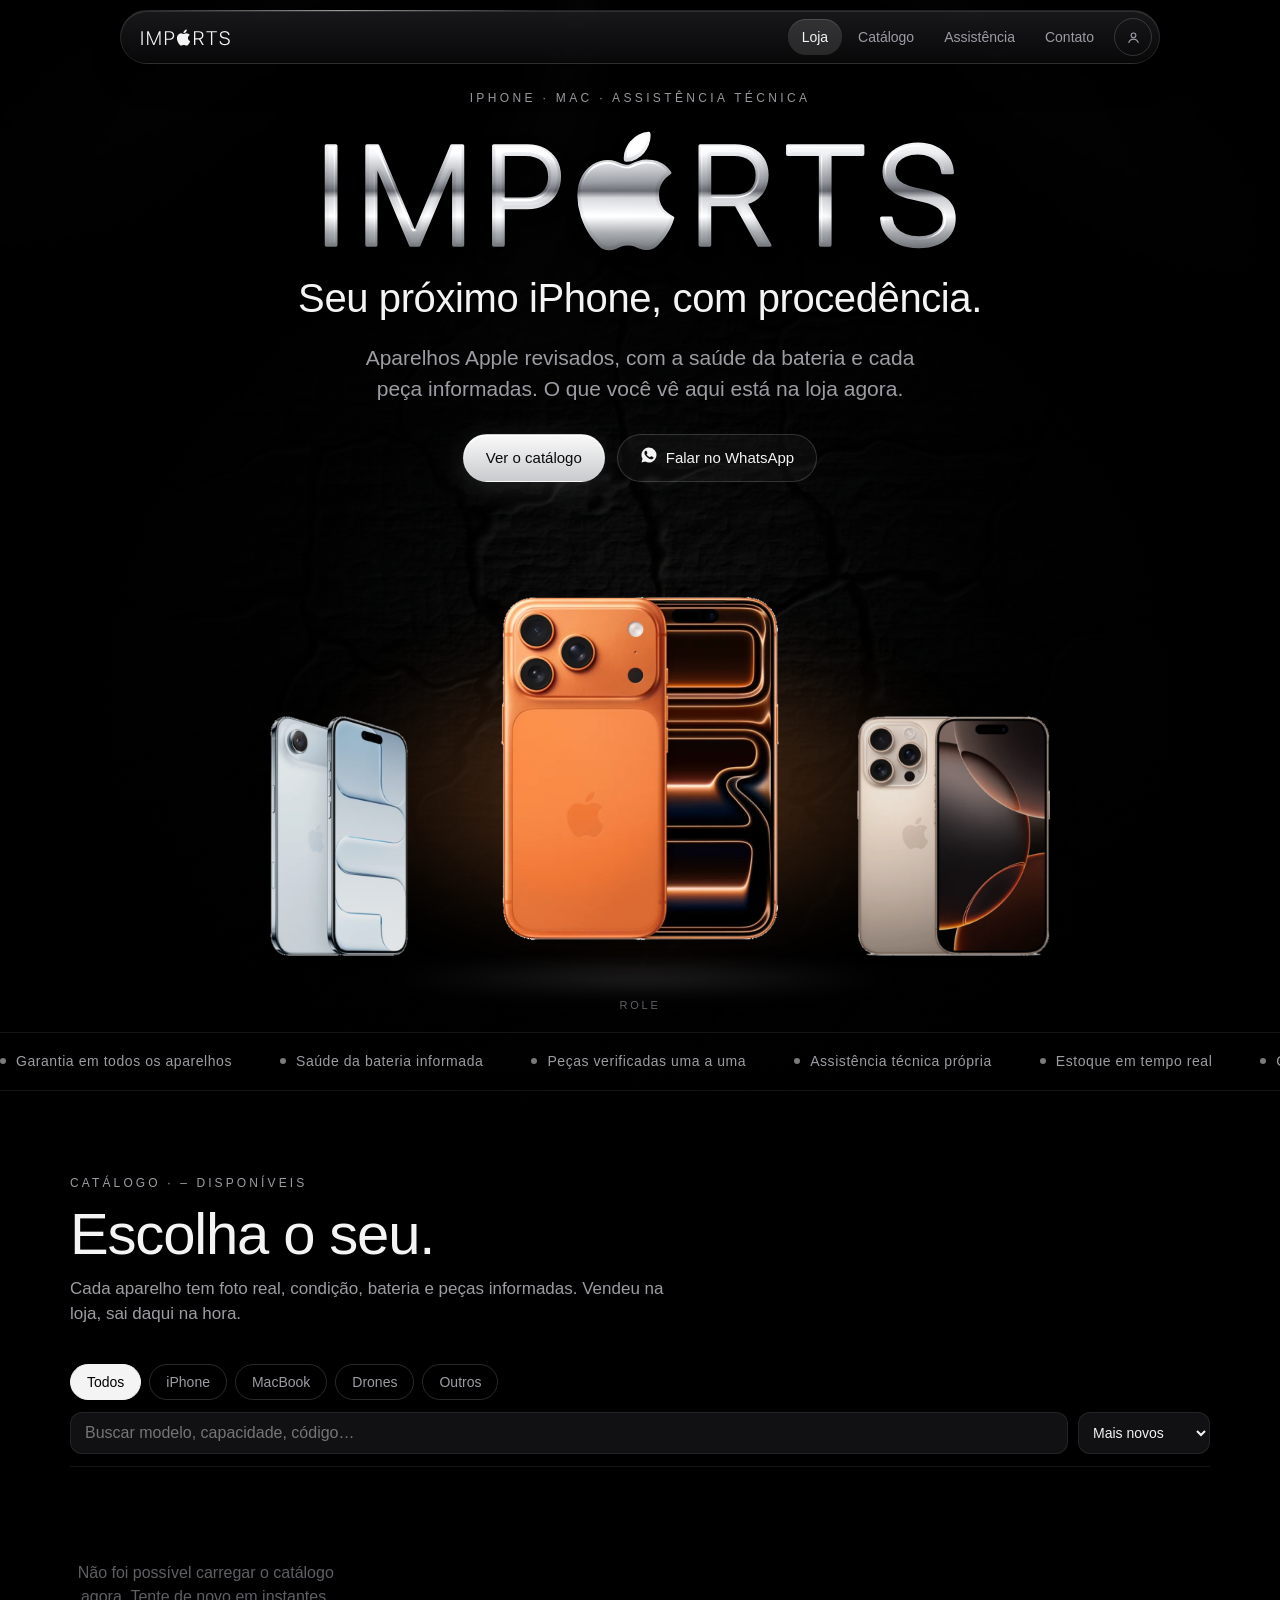
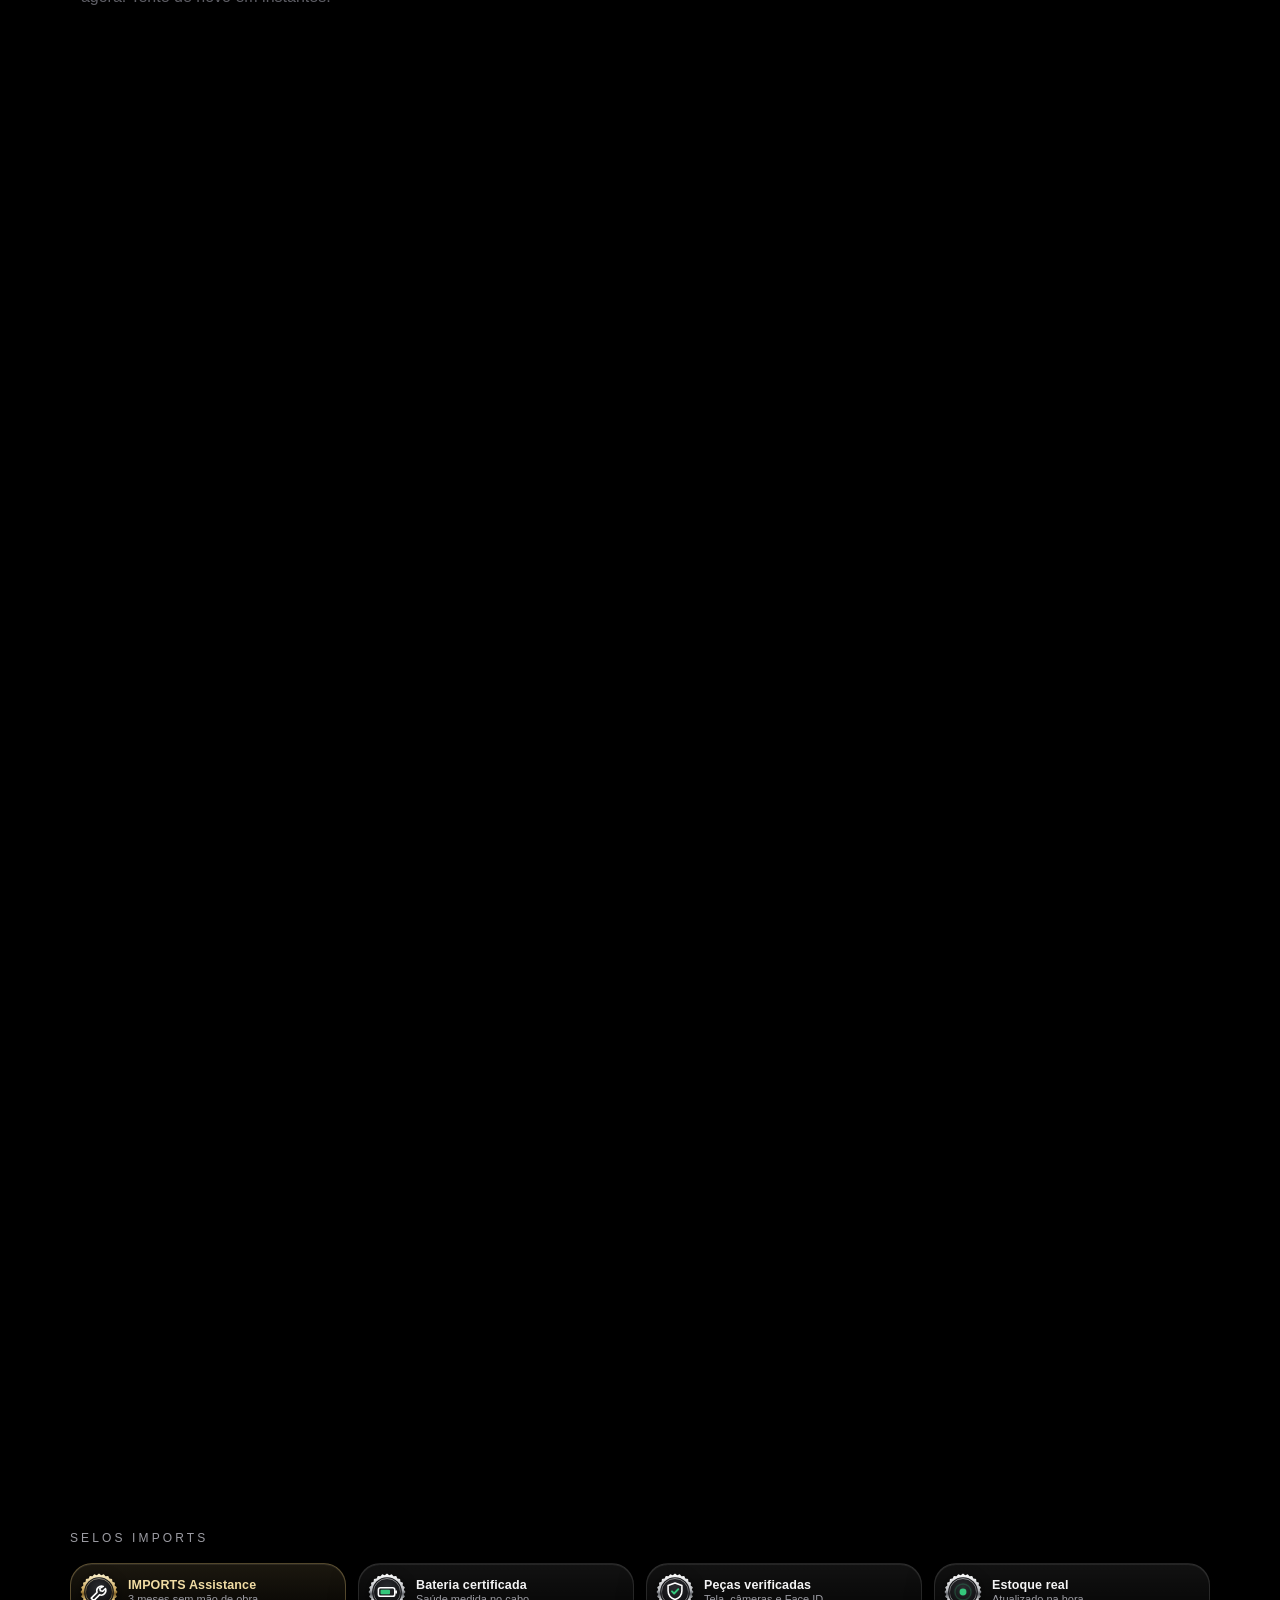
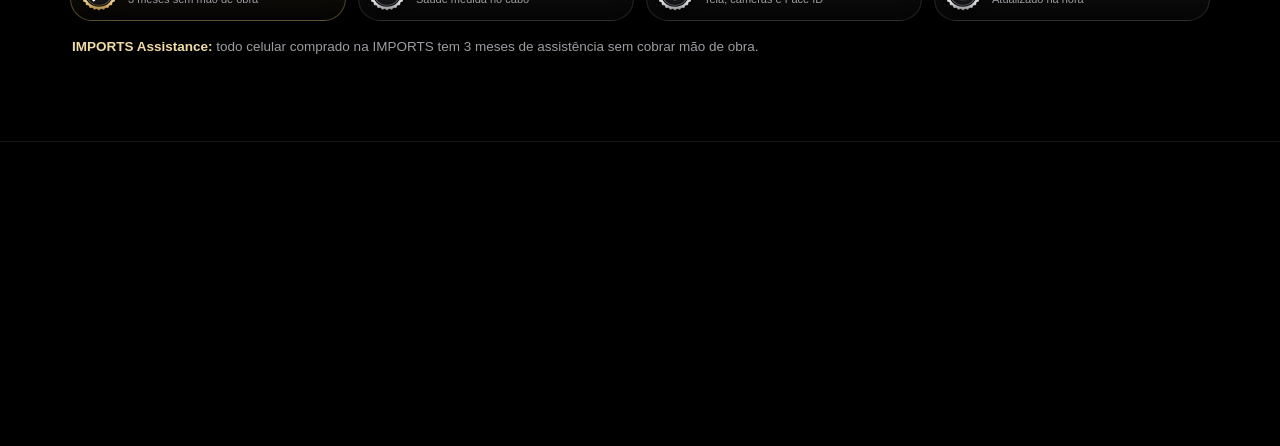
==== commit 2fd3dd4c: "Ícone do app do catálogo: maçã laranja-cósmico e "CATÁLOGO", quadrado cheio Só o ícone da Tela de In" ====
--- a/index.html
+++ b/index.html
@@ -16,7 +16,7 @@
 <link rel="preload" as="image" href="img/hero-1.webp" fetchpriority="high">
 <link rel="preload" as="image" href="img/pedra-m.webp" media="(max-width: 720px)">
 <link rel="preload" as="image" href="img/pedra.webp" media="(min-width: 721px)">
-<link rel="apple-touch-icon" href="img/icon.png">
+<link rel="apple-touch-icon" href="img/icone-app-catalogo.png">
 <script>/* abertura da marca: só na primeira tela de cada visita */try{if(!sessionStorage.getItem("imprts.intro")&&!matchMedia("(prefers-reduced-motion: reduce)").matches){document.documentElement.classList.add("intro");sessionStorage.setItem("imprts.intro","1")}}catch(e){}</script>
 <link rel="stylesheet" href="assets/style.css?v=1791127712">
 <script src="assets/config.js?v=1791127712"></script>
